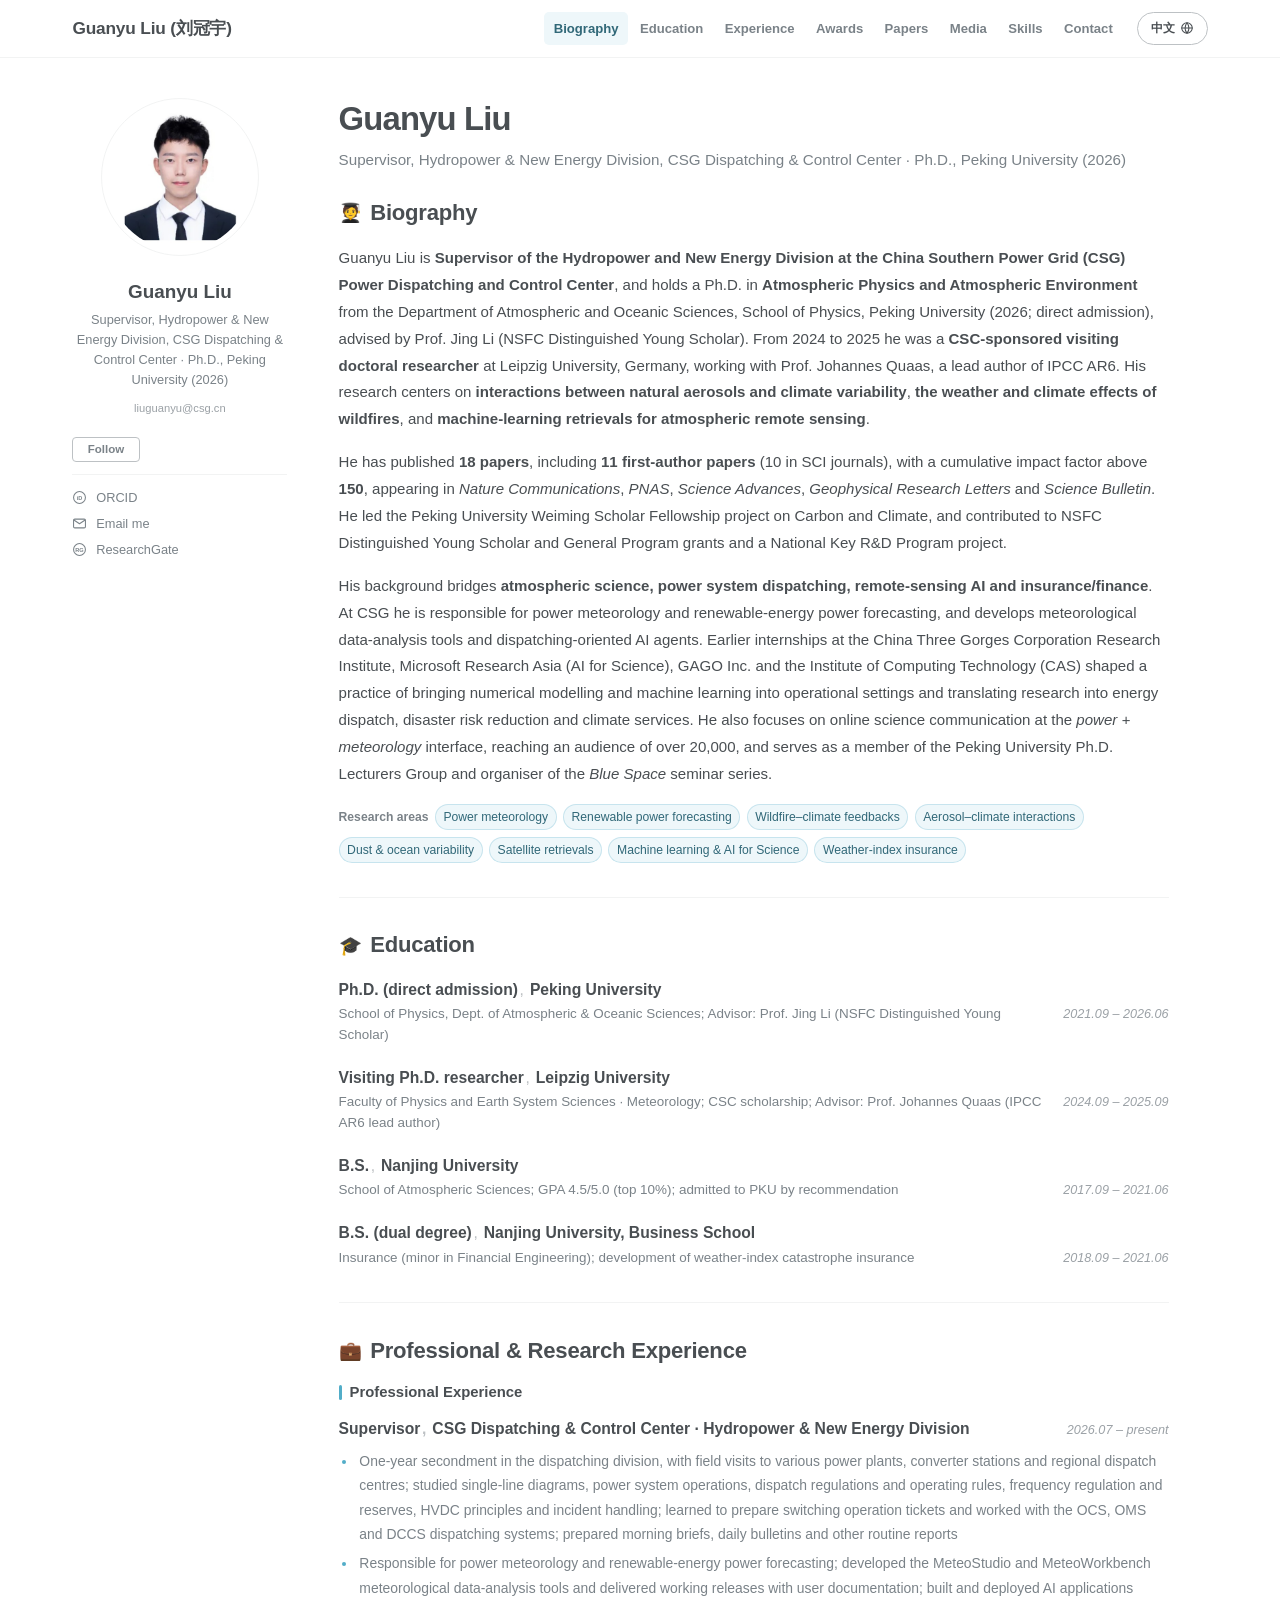
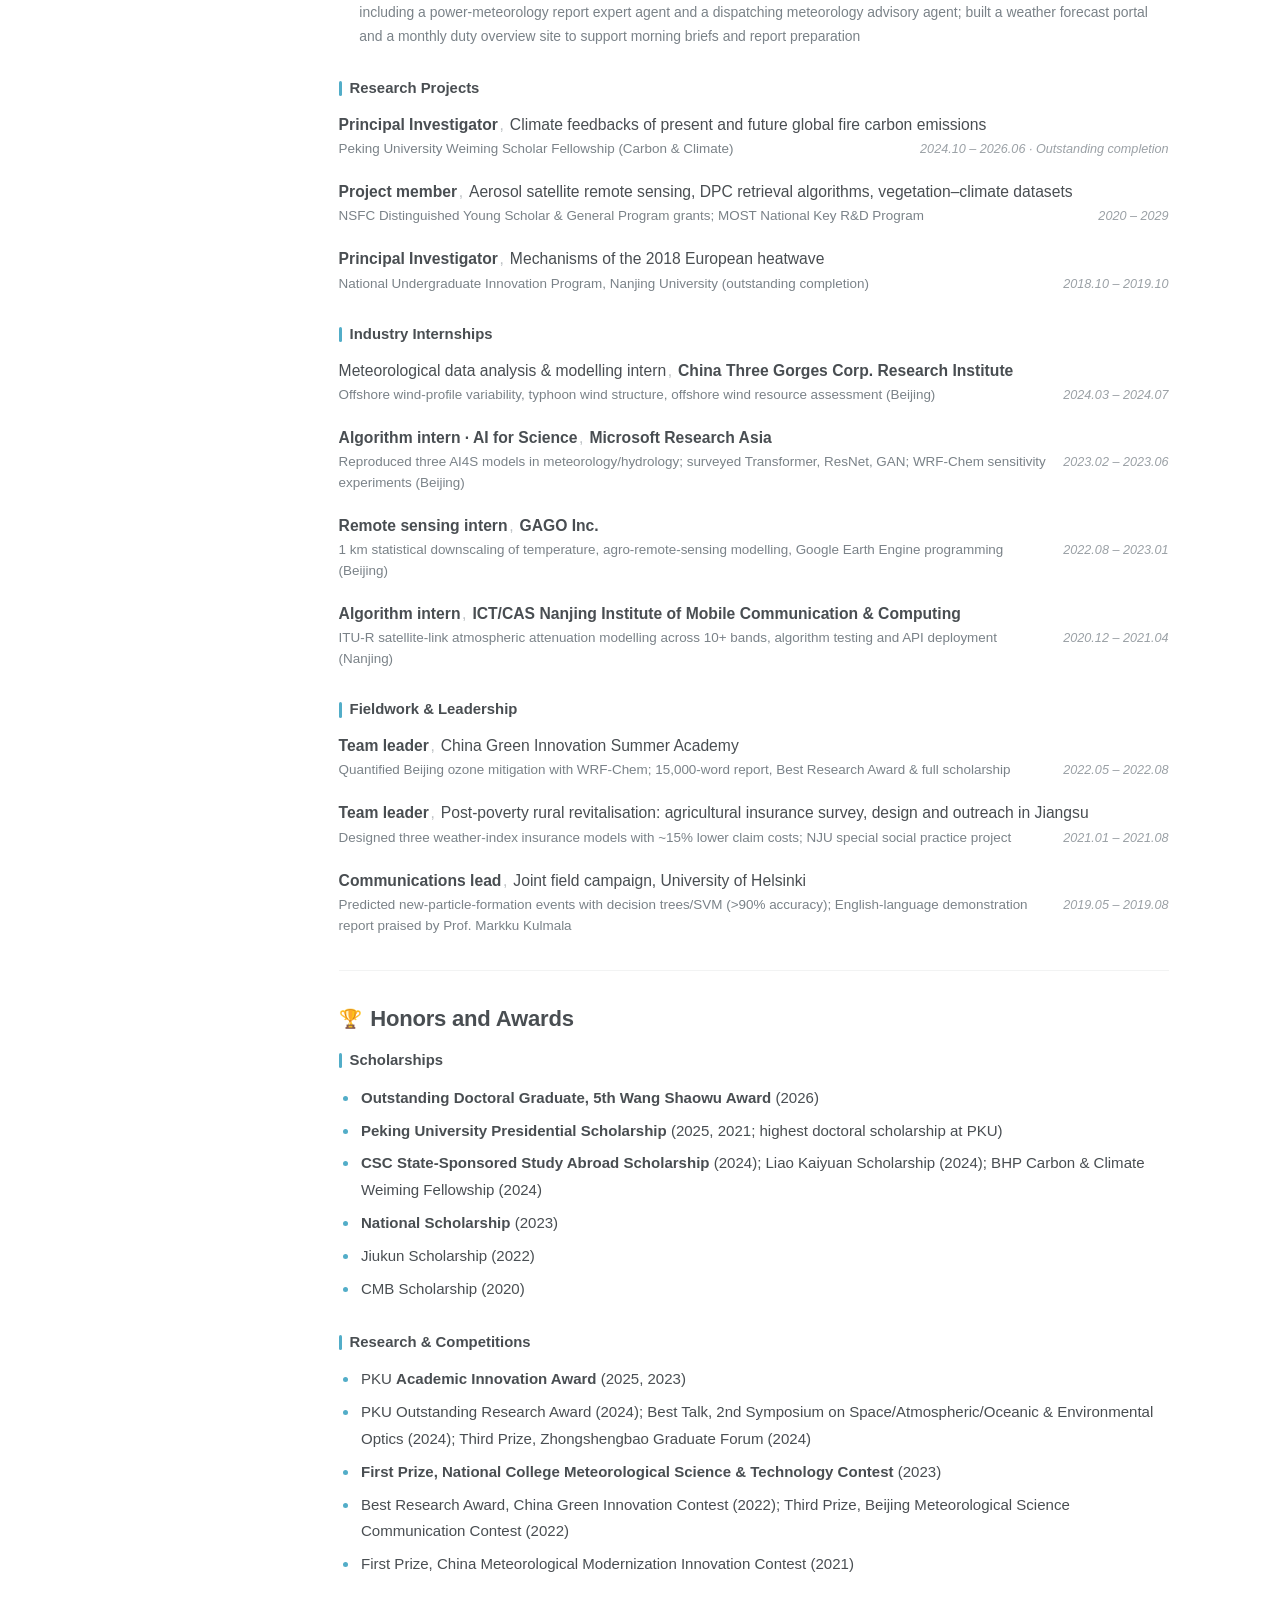
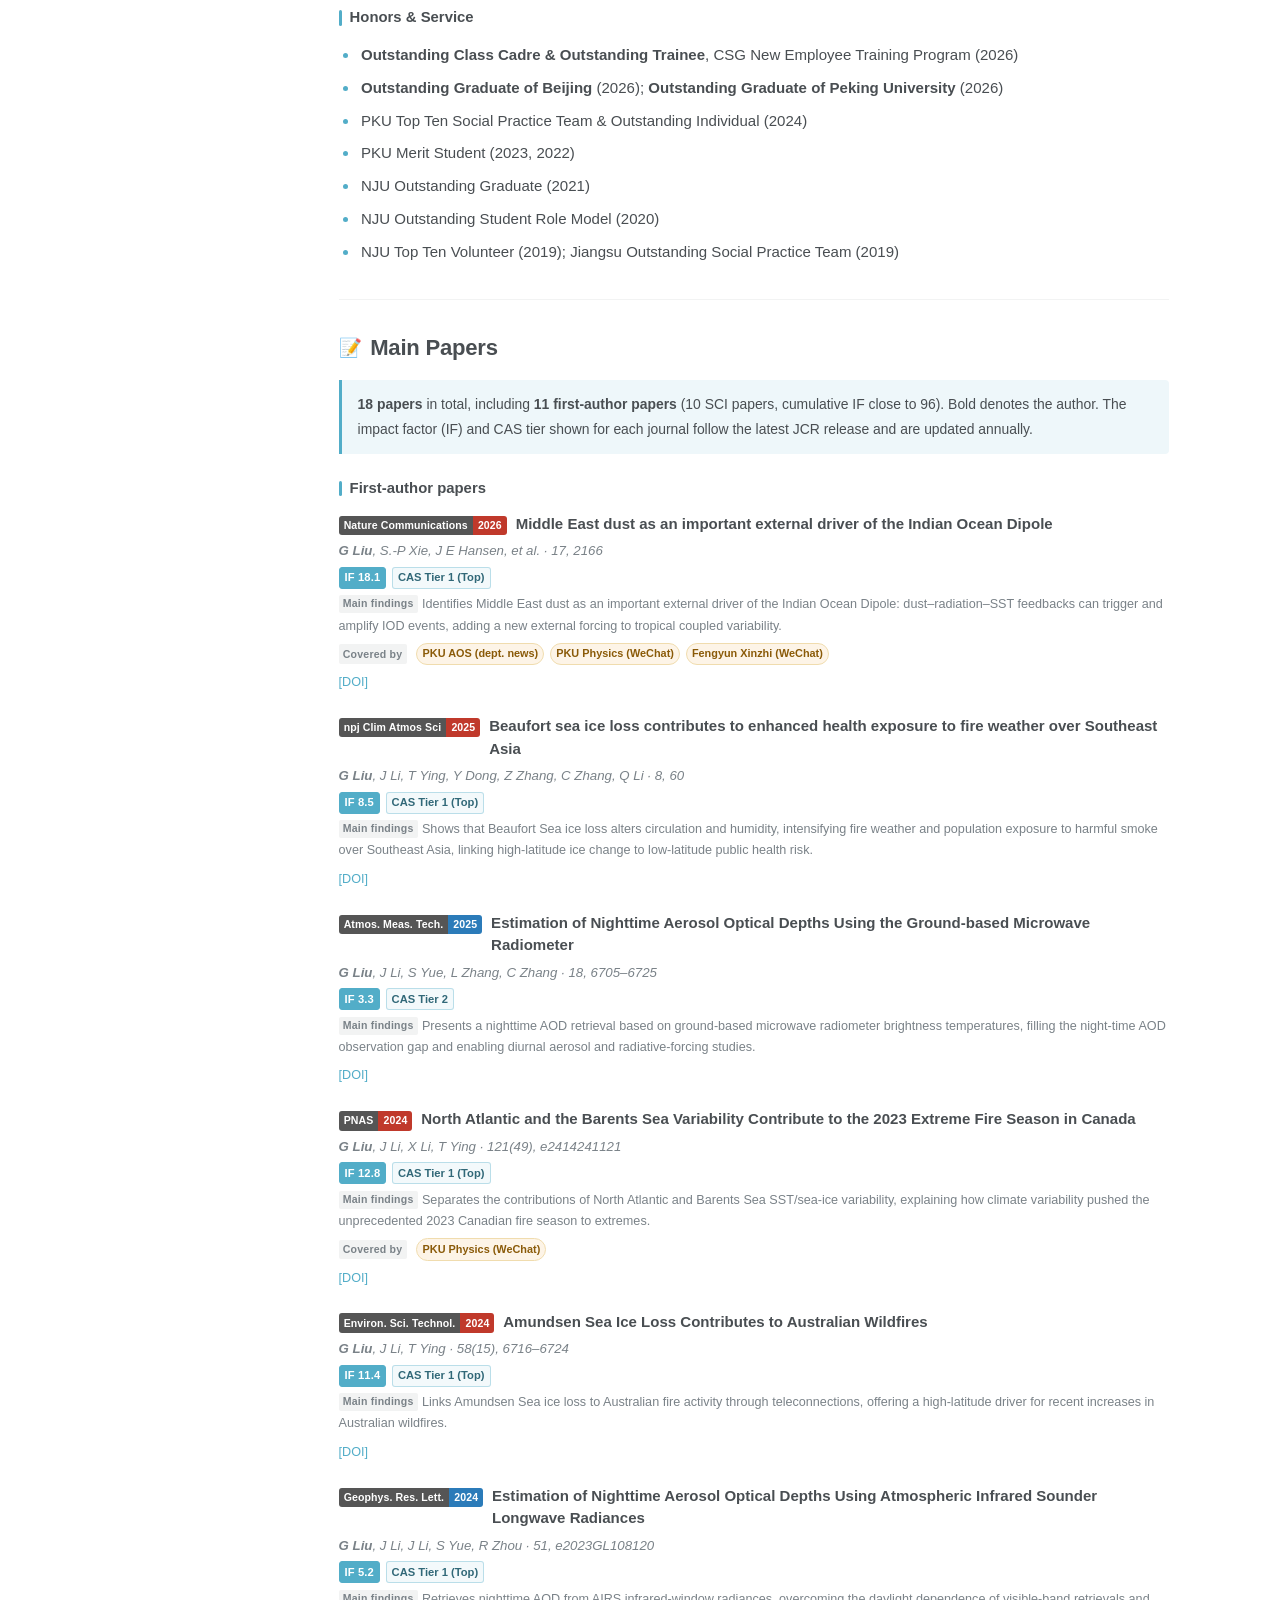
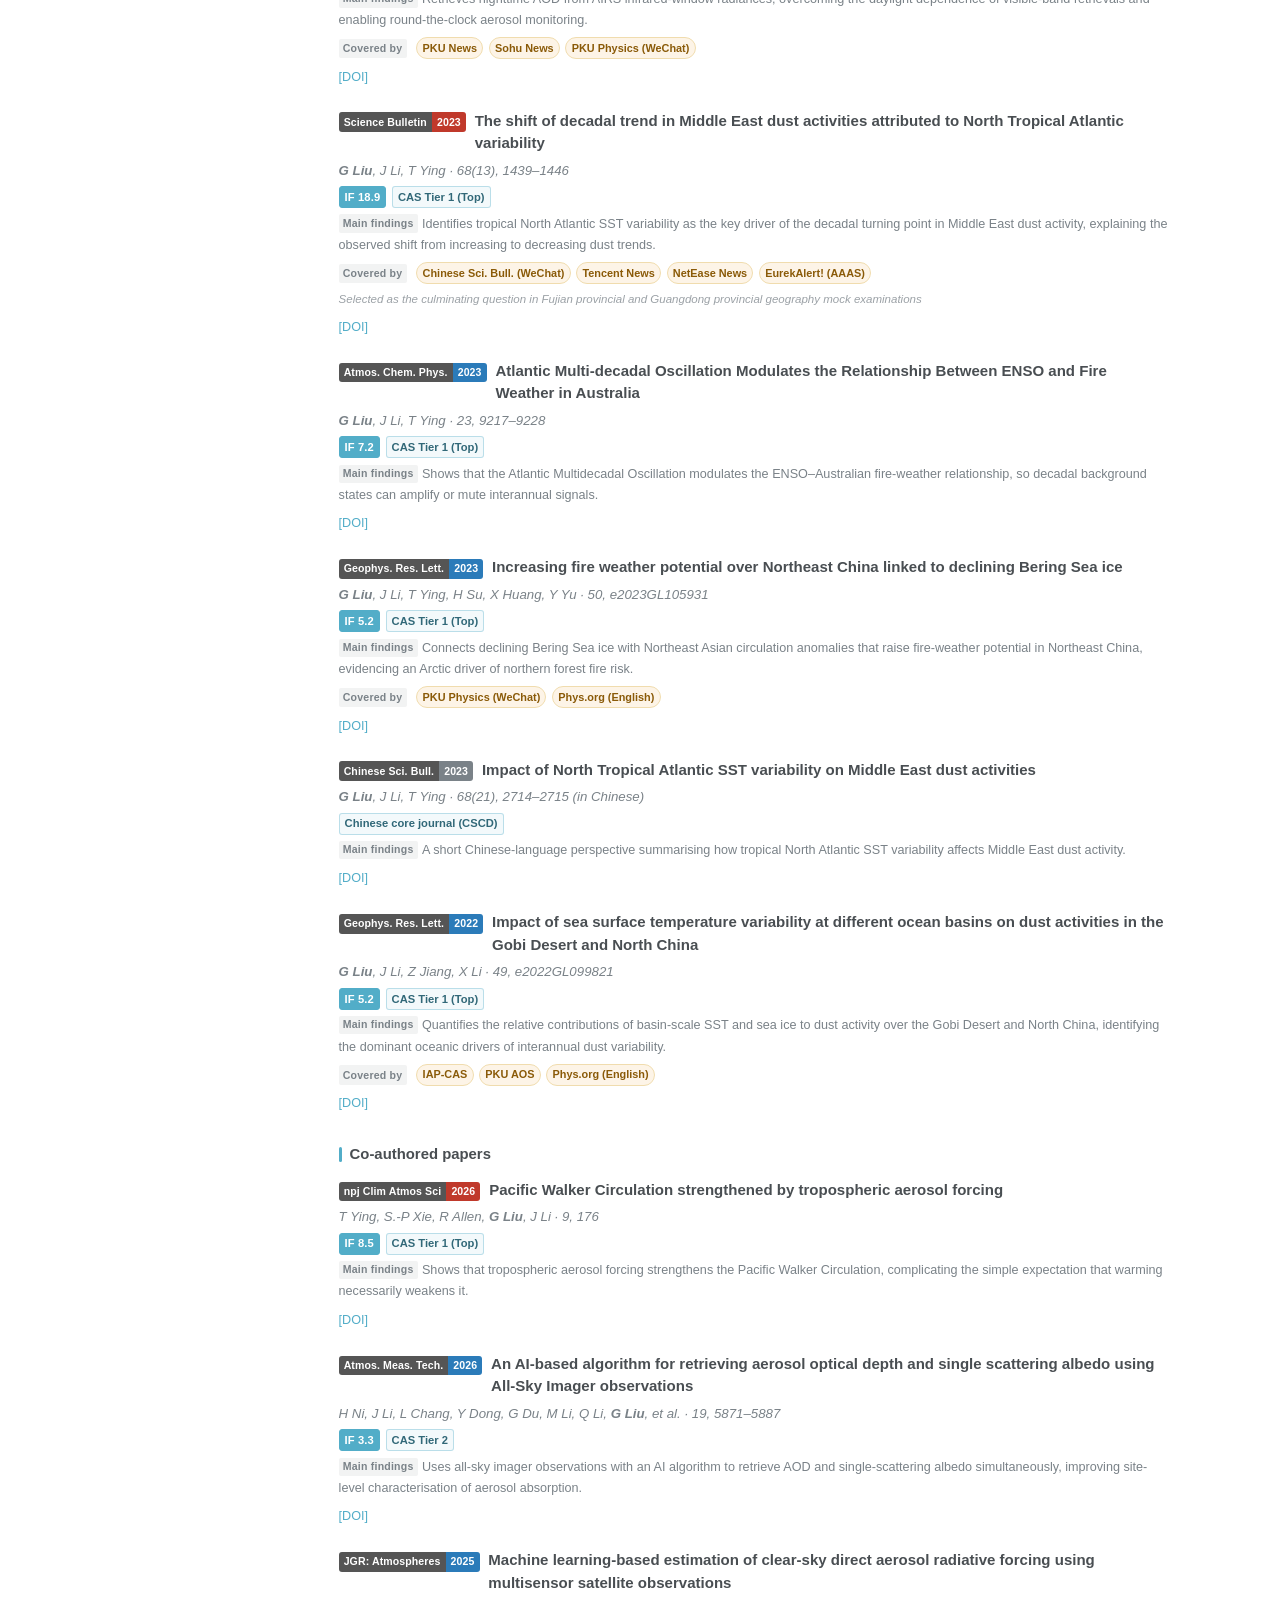
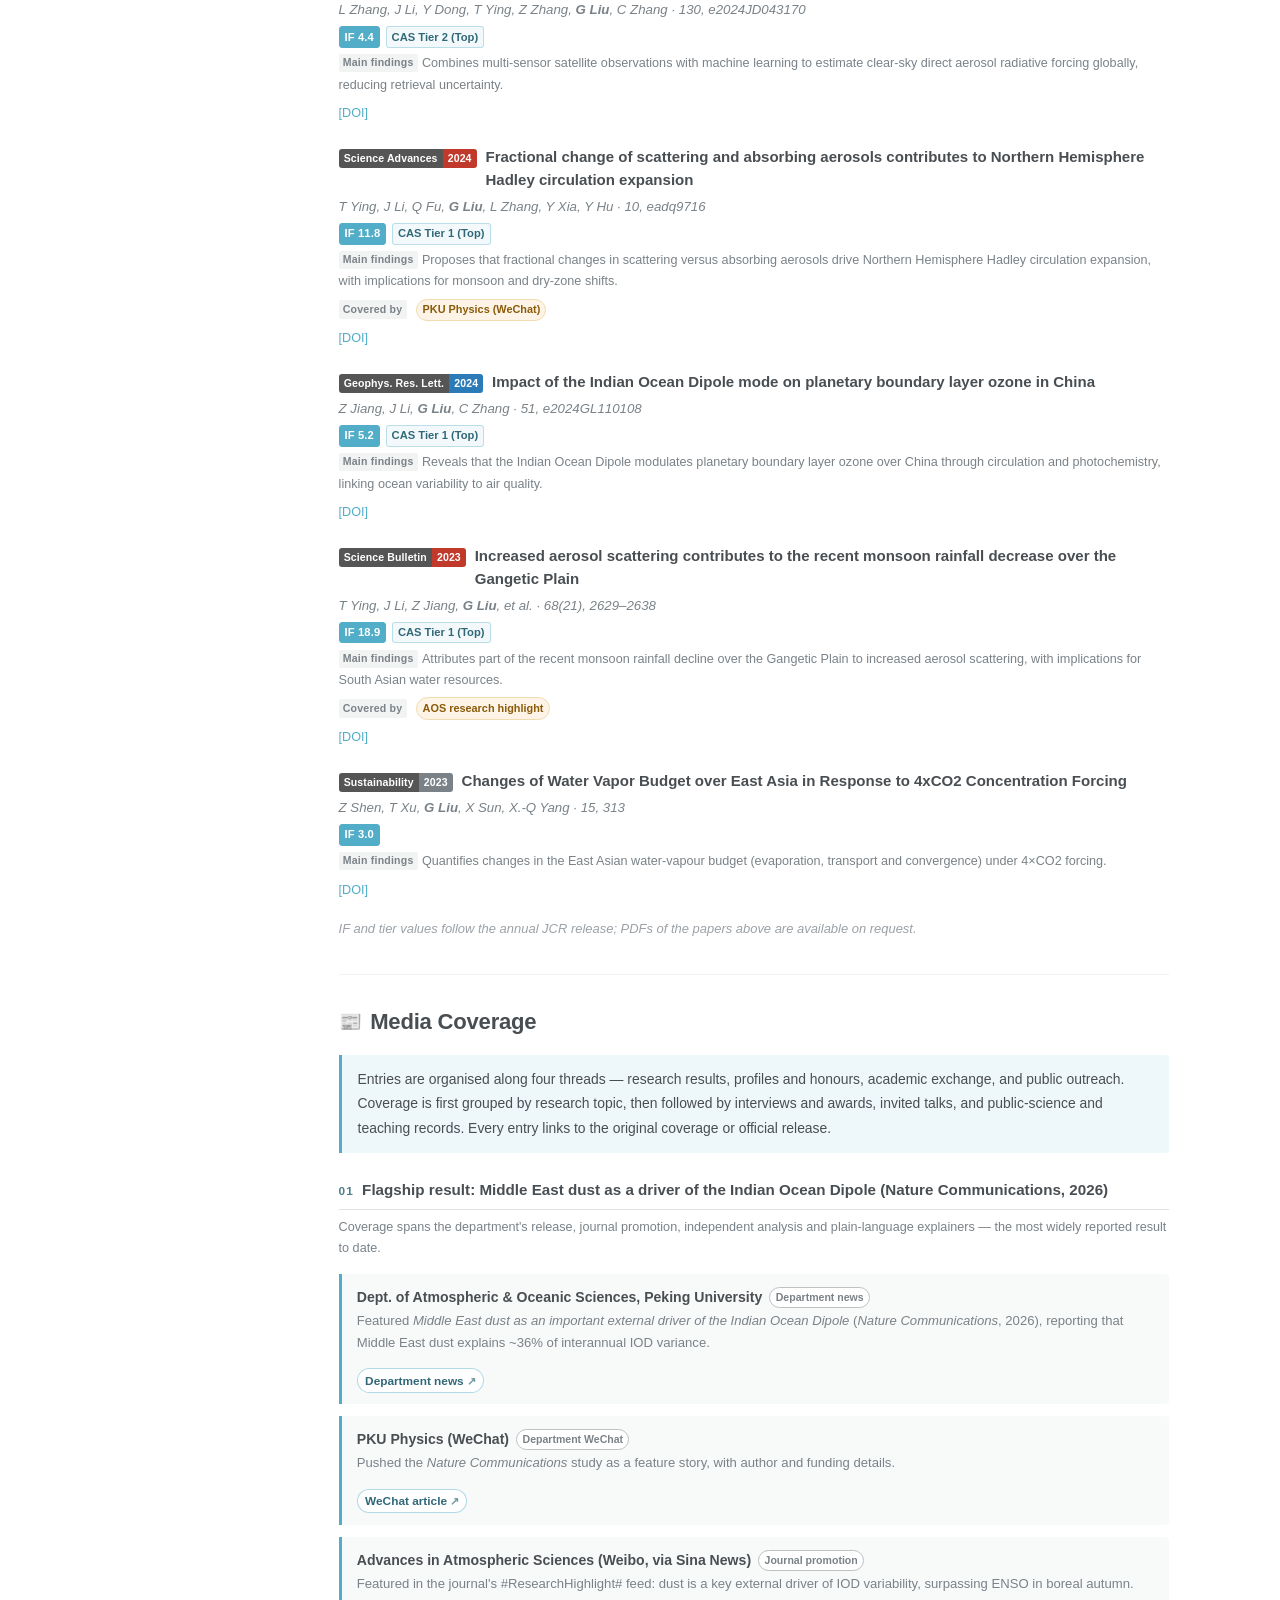
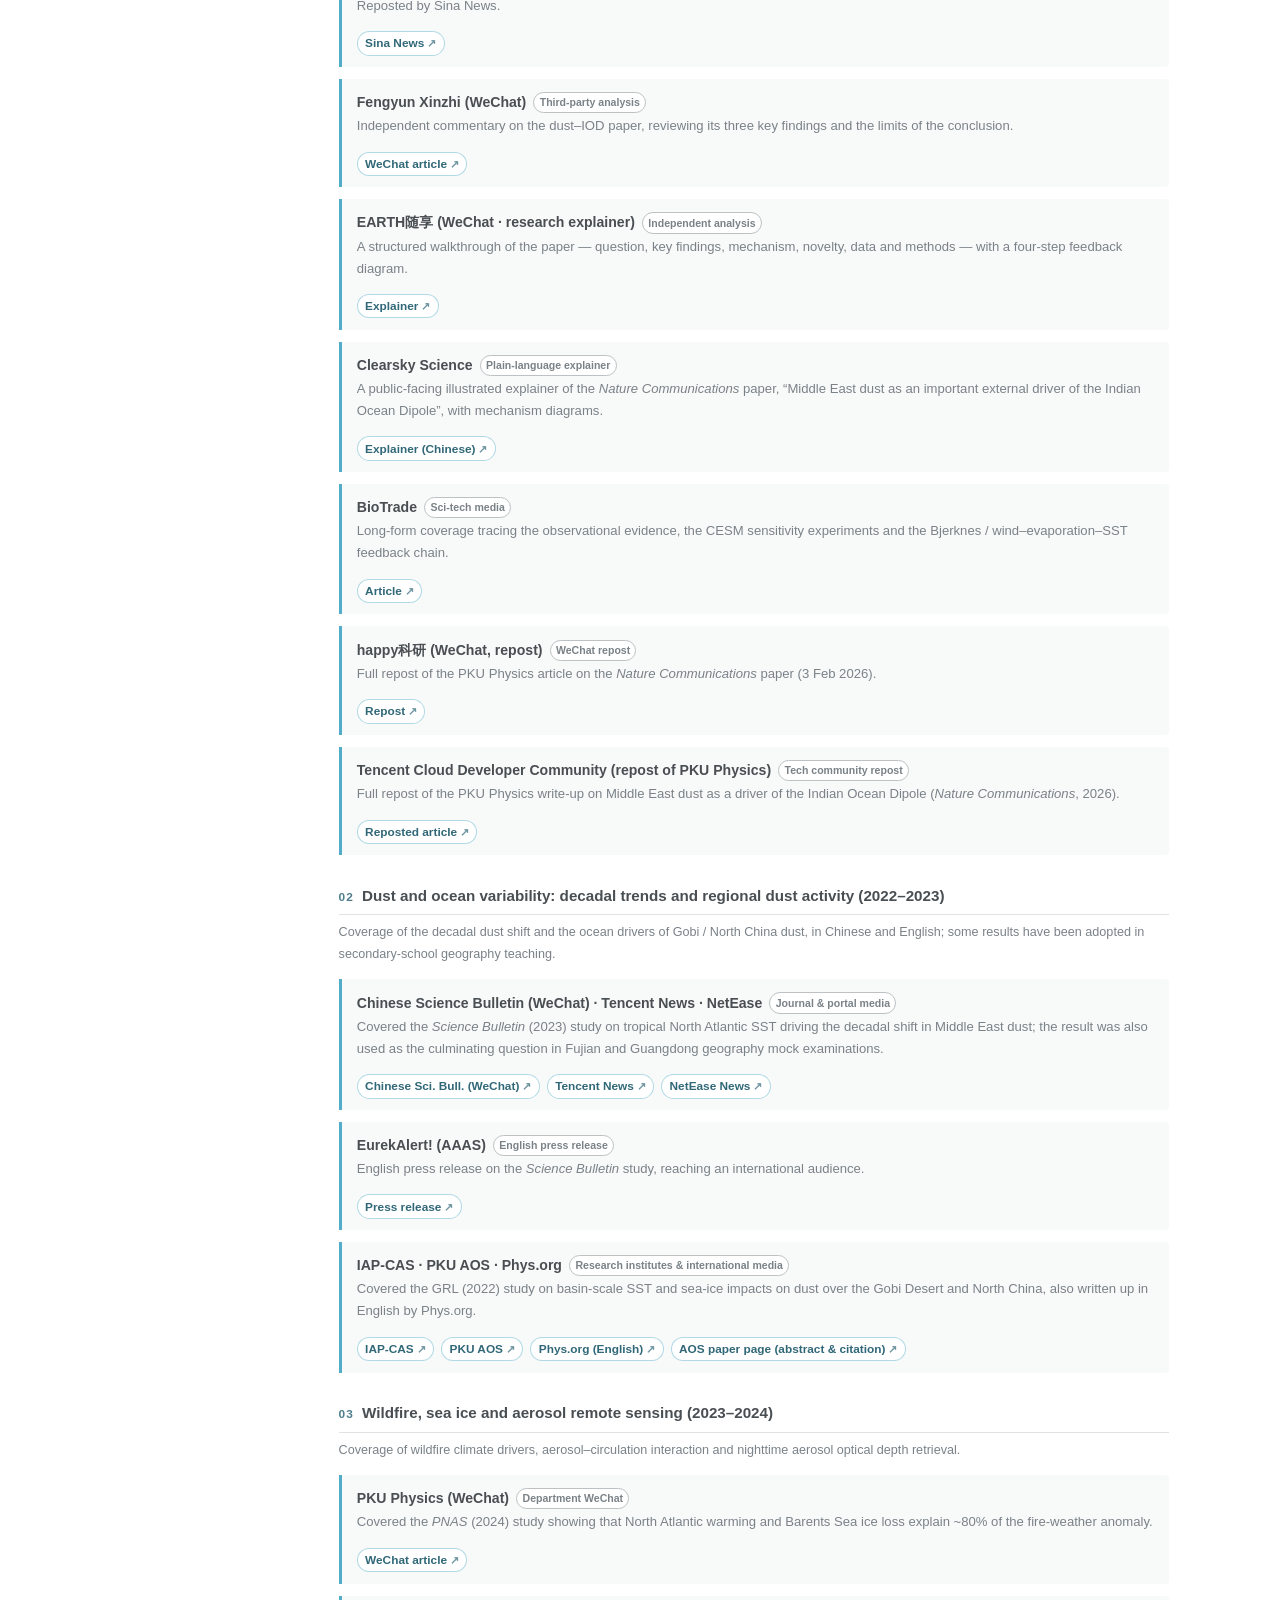
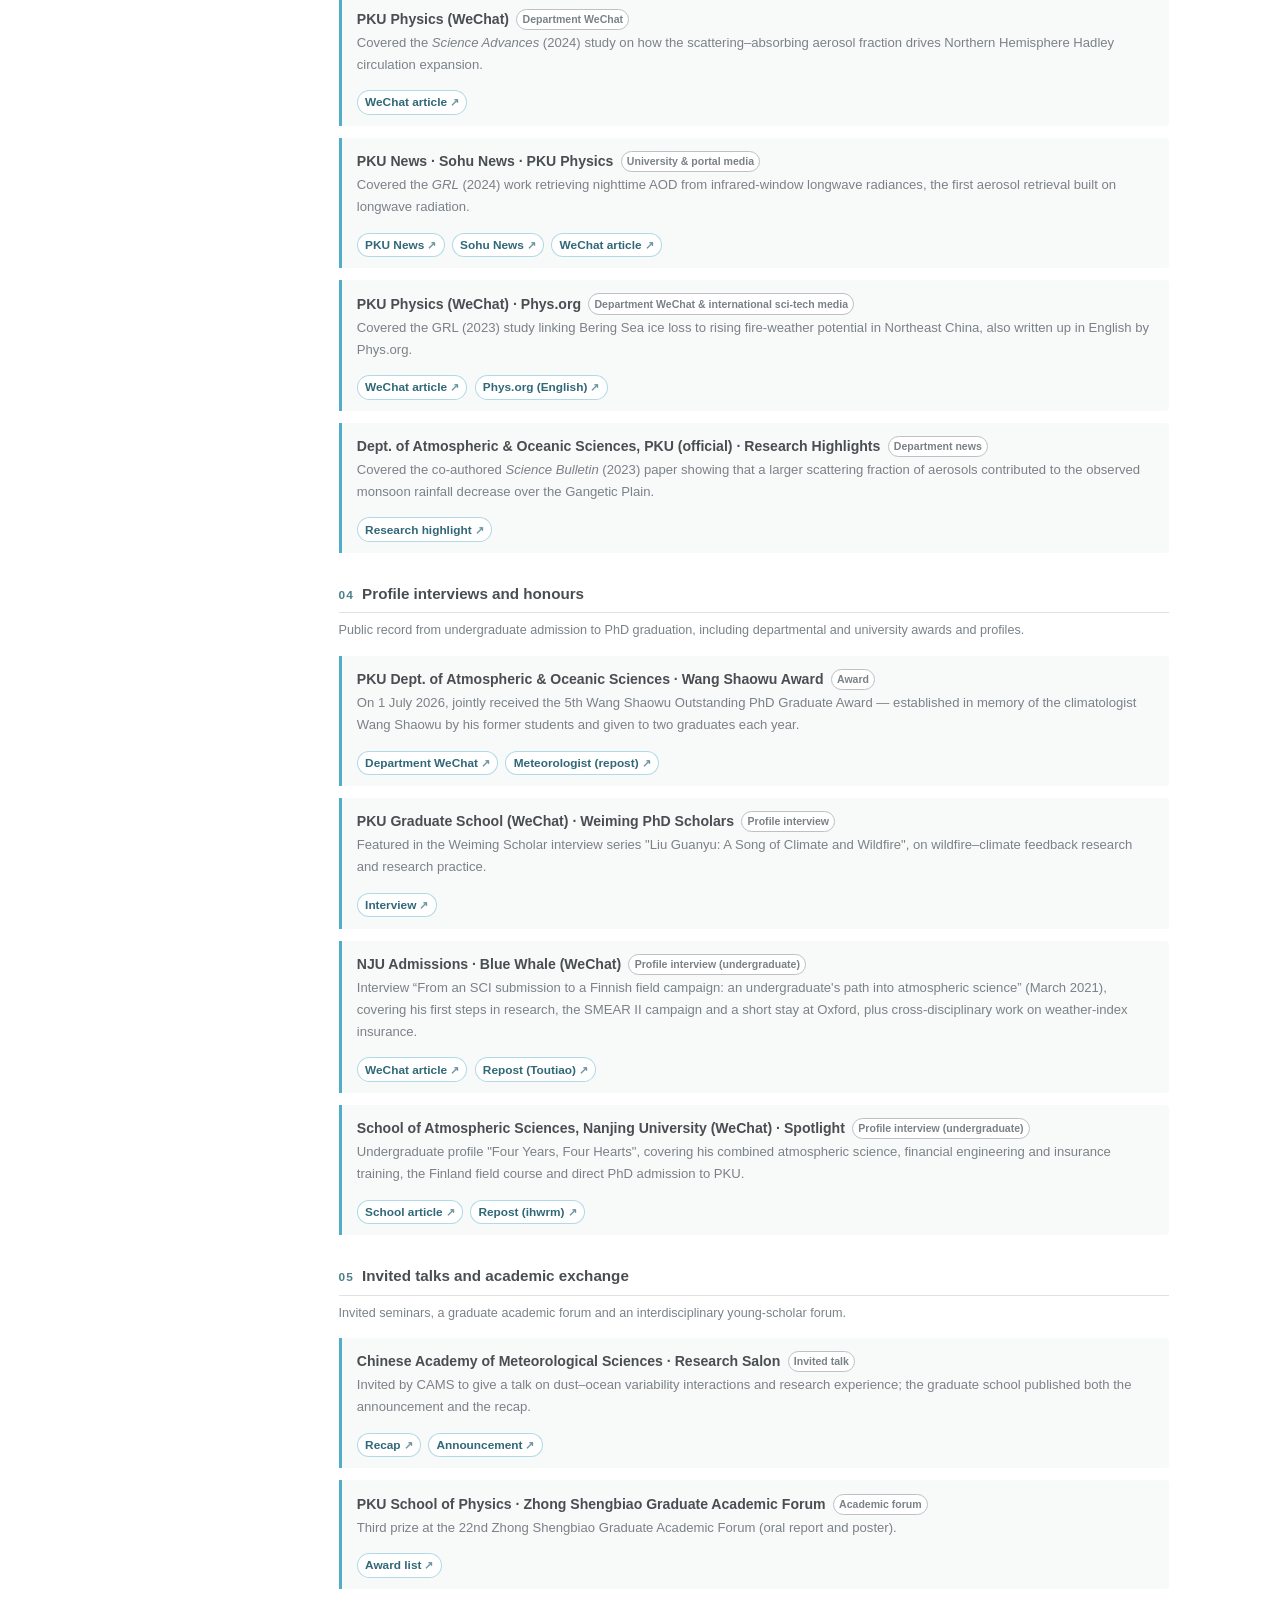
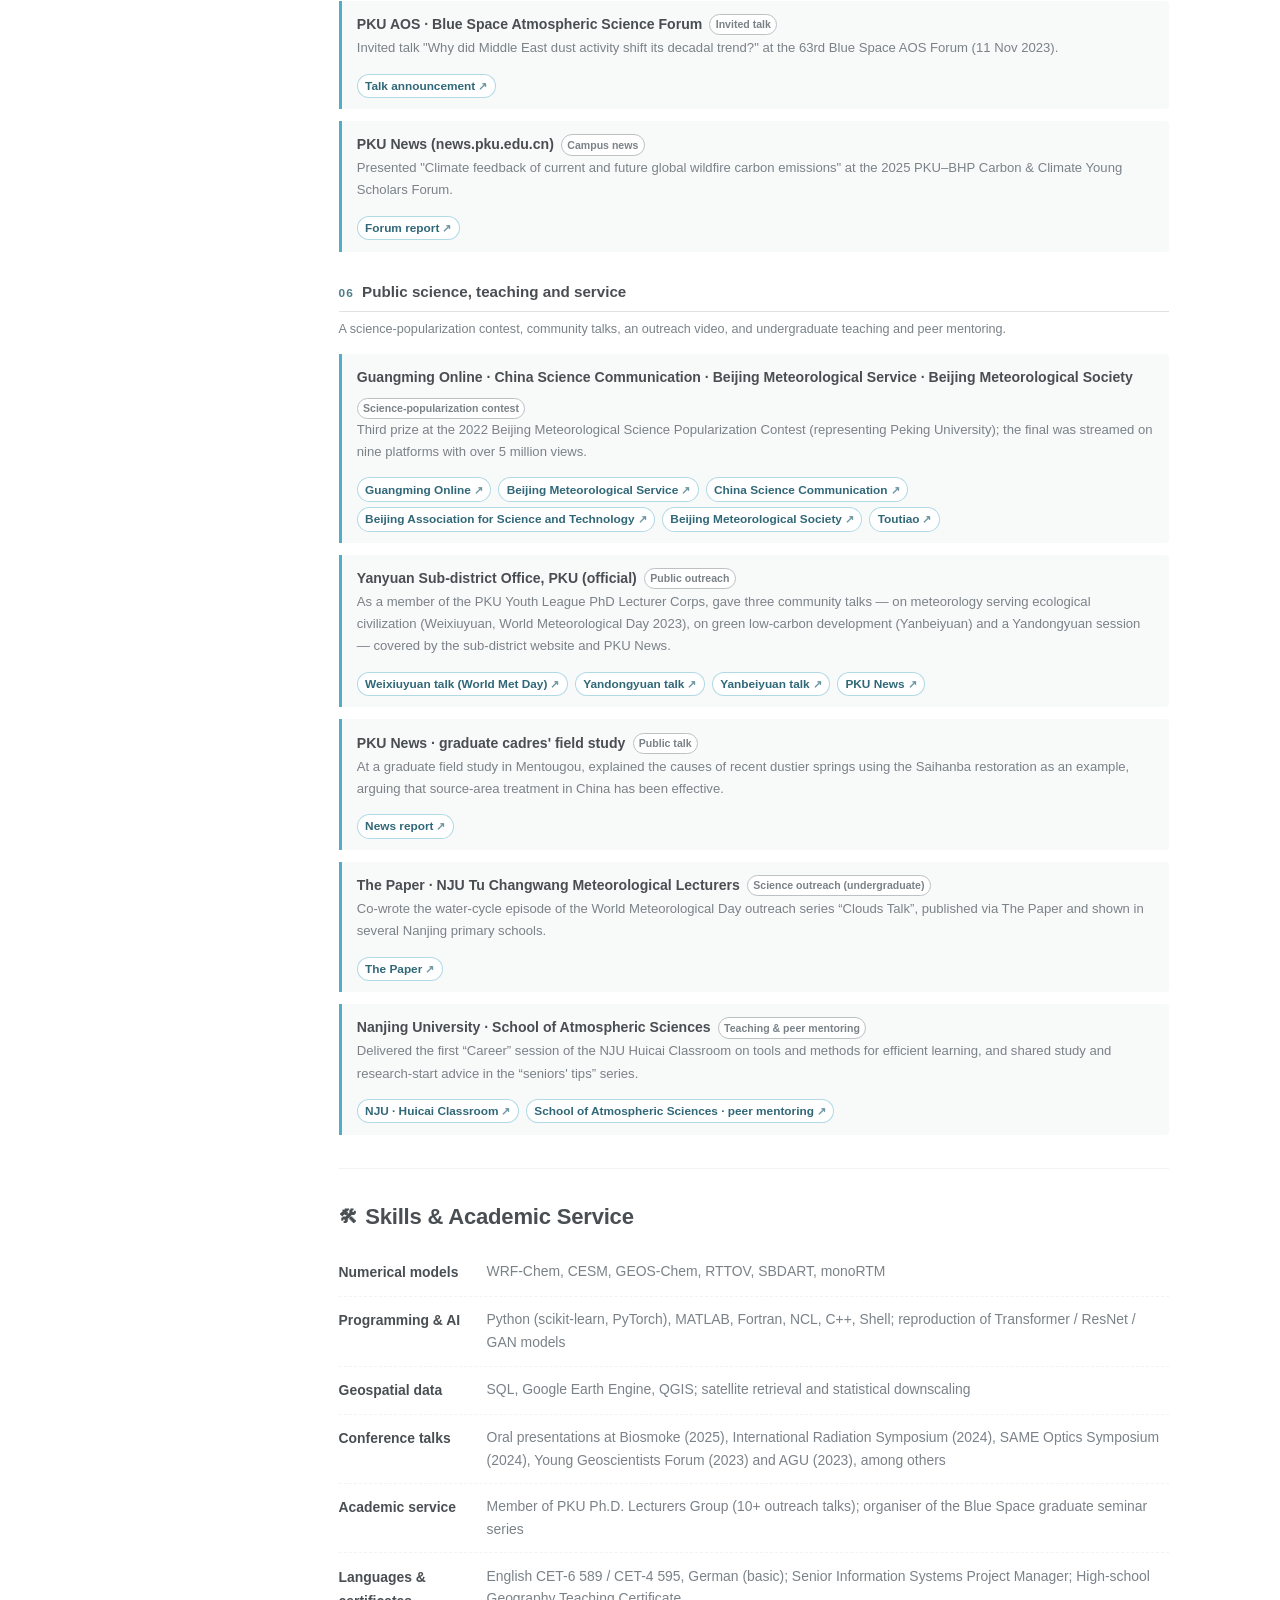
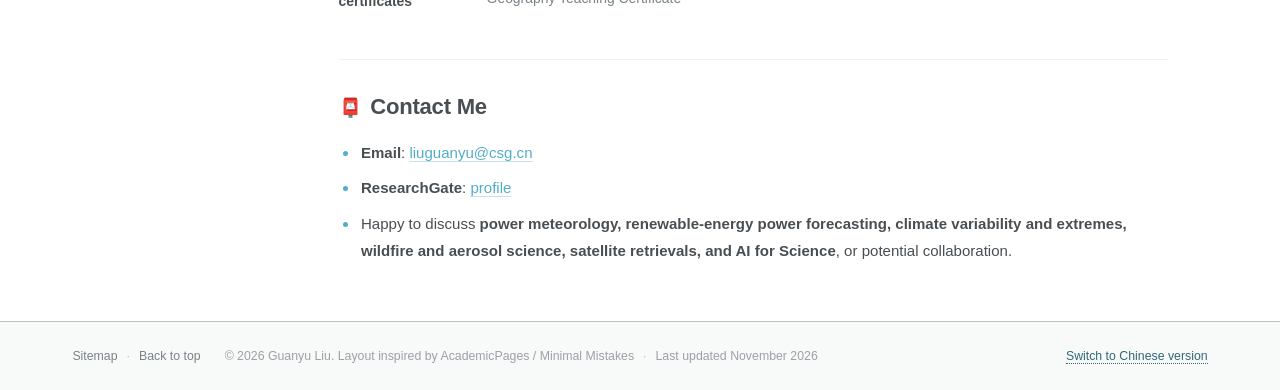
==== en.html @ e8639aae "Regroup media coverage into 6 themed sections; add AAS, BioTrade, EARTH explainer Media section now " ====
<!doctype html>
<html lang="en" data-lang="en">
<head>
<meta charset="utf-8">
<meta name="viewport" content="width=device-width, initial-scale=1">
<title>Guanyu Liu (刘冠宇) | Atmospheric Science Ph.D. · Power Meteorology &amp; Renewable Forecasting</title>
<meta name="description" content="Guanyu Liu is a supervisor in the Hydropower &amp; New Energy Division of the CSG Power Dispatching and Control Center and holds a Ph.D. in Atmospheric Physics from Peking University. He works on power meteorology, renewable-energy forecasting, wildfire–climate feedbacks, aerosol–climate interactions, Middle East dust and the Indian Ocean Dipole, nighttime aerosol retrieval and AI for Science, with 18 papers in Nature Communications, PNAS, Science Advances and Science Bulletin.">
<meta name="author" content="Guanyu Liu (刘冠宇)">
<meta name="keywords" content="Guanyu Liu, 刘冠宇, Peking University, atmospheric science, atmospheric physics, CSG, China Southern Power Grid, power meteorology, renewable-energy forecasting, hydropower, wildfire, fire weather, aerosol, dust, Middle East dust, Indian Ocean Dipole, IOD, aerosol optical depth, AOD, single scattering albedo, satellite retrieval, microwave radiometer, climate change, climate extremes, machine learning, artificial intelligence, AI for Science, weather-index insurance, Leipzig University, Nanjing University">
<meta name="robots" content="index, follow, max-snippet:-1, max-image-preview:large">
<meta name="applicable-device" content="pc,mobile">
<link rel="alternate" hreflang="zh-CN" href="https://guanyuliu0818.github.io/resume/">
<link rel="alternate" hreflang="en" href="https://guanyuliu0818.github.io/resume/en.html">
<link rel="alternate" hreflang="x-default" href="https://guanyuliu0818.github.io/resume/">
<link rel="me" href="https://orcid.org/0000-0002-2202-4746">
<link rel="me" href="https://www.researchgate.net/profile/Guanyu-Liu-4?ev=hdr_xprf">
<link rel="canonical" href="https://guanyuliu0818.github.io/resume/en.html">
<meta property="og:url" content="https://guanyuliu0818.github.io/resume/en.html">
<meta property="og:image" content="https://guanyuliu0818.github.io/resume/assets/avatar.svg">
<meta name="twitter:image" content="https://guanyuliu0818.github.io/resume/assets/avatar.svg">
<meta property="og:type" content="profile">
<meta property="og:site_name" content="Guanyu Liu (刘冠宇)">
<meta property="og:locale" content="en_US">
<meta property="og:locale:alternate" content="zh_CN">
<meta property="og:title" content="Guanyu Liu (刘冠宇) | Atmospheric Science Ph.D. · Power Meteorology &amp; Renewable Forecasting">
<meta property="og:description" content="Guanyu Liu is a supervisor in the Hydropower &amp; New Energy Division of the CSG Power Dispatching and Control Center and holds a Ph.D. in Atmospheric Physics from Peking University. He works on power meteorology, renewable-energy forecasting, wildfire–climate feedbacks, aerosol–climate interactions, Middle East dust and the Indian Ocean Dipole, nighttime aerosol retrieval and AI for Science, with 18 papers in Nature Communications, PNAS, Science Advances and Science Bulletin.">
<meta property="profile:first_name" content="Guanyu">
<meta property="profile:last_name" content="Liu">
<meta name="twitter:card" content="summary">
<meta name="twitter:title" content="Guanyu Liu (刘冠宇) | Atmospheric Science Ph.D. · Power Meteorology &amp; Renewable Forecasting">
<meta name="twitter:description" content="Guanyu Liu is a supervisor in the Hydropower &amp; New Energy Division of the CSG Power Dispatching and Control Center and holds a Ph.D. in Atmospheric Physics from Peking University. He works on power meteorology, renewable-energy forecasting, wildfire–climate feedbacks, aerosol–climate interactions, Middle East dust and the Indian Ocean Dipole, nighttime aerosol retrieval and AI for Science, with 18 papers in Nature Communications, PNAS, Science Advances and Science Bulletin.">
<link rel="icon" type="image/svg+xml" href="assets/favicon.svg">
<link rel="stylesheet" href="assets/style.css">
<script type="application/ld+json">{"@context":"https://schema.org","@type":"Person","@id":"https://guanyuliu0818.github.io/resume/en.html#person","name":"Guanyu Liu","alternateName":"刘冠宇","description":"Guanyu Liu is a supervisor in the Hydropower & New Energy Division of the CSG Power Dispatching and Control Center and holds a Ph.D. in Atmospheric Physics from Peking University. He works on power meteorology, renewable-energy forecasting, wildfire–climate feedbacks, aerosol–climate interactions, Middle East dust and the Indian Ocean Dipole, nighttime aerosol retrieval and AI for Science, with 18 papers in Nature Communications, PNAS, Science Advances and Science Bulletin.","jobTitle":"Supervisor, Hydropower & New Energy Division","affiliation":{"@type":"Organization","name":"China Southern Power Grid Power Dispatching and Control Center"},"worksFor":{"@type":"Organization","name":"China Southern Power Grid Power Dispatching and Control Center"},"alumniOf":[{"@type":"CollegeOrUniversity","name":"Peking University"},{"@type":"CollegeOrUniversity","name":"Leipzig University"},{"@type":"CollegeOrUniversity","name":"Nanjing University"},{"@type":"CollegeOrUniversity","name":"Nanjing University, Business School"}],"knowsAbout":["Power meteorology","Renewable-energy power forecasting","Atmospheric physics","Wildfire and climate feedbacks","Aerosol-climate interactions","Satellite remote sensing","Machine learning","AI for Science"],"sameAs":["https://orcid.org/0000-0002-2202-4746","https://www.researchgate.net/profile/Guanyu-Liu-4?ev=hdr_xprf"],"email":"mailto:liuguanyu@csg.cn","url":"https://guanyuliu0818.github.io/resume/en.html","image":"https://guanyuliu0818.github.io/resume/assets/avatar.svg","award":["5th Wang Shaowu Outstanding Doctoral Graduate Award (2026)","Peking University Presidential Scholarship (2025, 2021)","National Scholarship (2023)","Outstanding Graduate of Beijing (2026)"]}</script>
<script type="application/ld+json">{"@context":"https://schema.org","@type":"ItemList","name":"Publications","numberOfItems":18,"itemListElement":[{"@type":"ScholarlyArticle","position":1,"name":"Middle East dust as an important external driver of the Indian Ocean Dipole","headline":"Middle East dust as an important external driver of the Indian Ocean Dipole","author":{"@type":"Person","name":"Guanyu Liu"},"isPartOf":{"@type":"Periodical","name":"Nature Communications"},"datePublished":"2026","abstract":"Identifies Middle East dust as an important external driver of the Indian Ocean Dipole: dust–radiation–SST feedbacks can trigger and amplify IOD events, adding a new external forcing to tropical coupled variability.","identifier":"https://doi.org/10.1038/s41467-026-68842-1","url":"https://doi.org/10.1038/s41467-026-68842-1","sameAs":"https://doi.org/10.1038/s41467-026-68842-1","additionalProperty":{"@type":"PropertyValue","name":"Impact Factor","value":"18.1"}},{"@type":"ScholarlyArticle","position":2,"name":"Beaufort sea ice loss contributes to enhanced health exposure to fire weather over Southeast Asia","headline":"Beaufort sea ice loss contributes to enhanced health exposure to fire weather over Southeast Asia","author":{"@type":"Person","name":"Guanyu Liu"},"isPartOf":{"@type":"Periodical","name":"npj Clim Atmos Sci"},"datePublished":"2025","abstract":"Shows that Beaufort Sea ice loss alters circulation and humidity, intensifying fire weather and population exposure to harmful smoke over Southeast Asia, linking high-latitude ice change to low-latitude public health risk.","identifier":"https://doi.org/10.1038/s41612-025-00954-9","url":"https://doi.org/10.1038/s41612-025-00954-9","sameAs":"https://doi.org/10.1038/s41612-025-00954-9","additionalProperty":{"@type":"PropertyValue","name":"Impact Factor","value":"8.5"}},{"@type":"ScholarlyArticle","position":3,"name":"Estimation of Nighttime Aerosol Optical Depths Using the Ground-based Microwave Radiometer","headline":"Estimation of Nighttime Aerosol Optical Depths Using the Ground-based Microwave Radiometer","author":{"@type":"Person","name":"Guanyu Liu"},"isPartOf":{"@type":"Periodical","name":"Atmos. Meas. Tech."},"datePublished":"2025","abstract":"Presents a nighttime AOD retrieval based on ground-based microwave radiometer brightness temperatures, filling the night-time AOD observation gap and enabling diurnal aerosol and radiative-forcing studies.","identifier":"https://doi.org/10.5194/amt-18-6705-2025","url":"https://doi.org/10.5194/amt-18-6705-2025","sameAs":"https://doi.org/10.5194/amt-18-6705-2025","additionalProperty":{"@type":"PropertyValue","name":"Impact Factor","value":"3.3"}},{"@type":"ScholarlyArticle","position":4,"name":"North Atlantic and the Barents Sea Variability Contribute to the 2023 Extreme Fire Season in Canada","headline":"North Atlantic and the Barents Sea Variability Contribute to the 2023 Extreme Fire Season in Canada","author":{"@type":"Person","name":"Guanyu Liu"},"isPartOf":{"@type":"Periodical","name":"PNAS"},"datePublished":"2024","abstract":"Separates the contributions of North Atlantic and Barents Sea SST/sea-ice variability, explaining how climate variability pushed the unprecedented 2023 Canadian fire season to extremes.","identifier":"https://doi.org/10.1073/pnas.2414241121","url":"https://doi.org/10.1073/pnas.2414241121","sameAs":"https://doi.org/10.1073/pnas.2414241121","additionalProperty":{"@type":"PropertyValue","name":"Impact Factor","value":"12.8"}},{"@type":"ScholarlyArticle","position":5,"name":"Amundsen Sea Ice Loss Contributes to Australian Wildfires","headline":"Amundsen Sea Ice Loss Contributes to Australian Wildfires","author":{"@type":"Person","name":"Guanyu Liu"},"isPartOf":{"@type":"Periodical","name":"Environ. Sci. Technol."},"datePublished":"2024","abstract":"Links Amundsen Sea ice loss to Australian fire activity through teleconnections, offering a high-latitude driver for recent increases in Australian wildfires.","identifier":"https://doi.org/10.1021/acs.est.4c00051","url":"https://doi.org/10.1021/acs.est.4c00051","sameAs":"https://doi.org/10.1021/acs.est.4c00051","additionalProperty":{"@type":"PropertyValue","name":"Impact Factor","value":"11.4"}},{"@type":"ScholarlyArticle","position":6,"name":"Estimation of Nighttime Aerosol Optical Depths Using Atmospheric Infrared Sounder Longwave Radiances","headline":"Estimation of Nighttime Aerosol Optical Depths Using Atmospheric Infrared Sounder Longwave Radiances","author":{"@type":"Person","name":"Guanyu Liu"},"isPartOf":{"@type":"Periodical","name":"Geophys. Res. Lett."},"datePublished":"2024","abstract":"Retrieves nighttime AOD from AIRS infrared-window radiances, overcoming the daylight dependence of visible-band retrievals and enabling round-the-clock aerosol monitoring.","identifier":"https://doi.org/10.1029/2023GL108120","url":"https://doi.org/10.1029/2023GL108120","sameAs":"https://doi.org/10.1029/2023GL108120","additionalProperty":{"@type":"PropertyValue","name":"Impact Factor","value":"5.2"}},{"@type":"ScholarlyArticle","position":7,"name":"The shift of decadal trend in Middle East dust activities attributed to North Tropical Atlantic variability","headline":"The shift of decadal trend in Middle East dust activities attributed to North Tropical Atlantic variability","author":{"@type":"Person","name":"Guanyu Liu"},"isPartOf":{"@type":"Periodical","name":"Science Bulletin"},"datePublished":"2023","abstract":"Identifies tropical North Atlantic SST variability as the key driver of the decadal turning point in Middle East dust activity, explaining the observed shift from increasing to decreasing dust trends.","identifier":"https://doi.org/10.1016/j.scib.2023.05.031","url":"https://doi.org/10.1016/j.scib.2023.05.031","sameAs":"https://doi.org/10.1016/j.scib.2023.05.031","additionalProperty":{"@type":"PropertyValue","name":"Impact Factor","value":"18.9"}},{"@type":"ScholarlyArticle","position":8,"name":"Atlantic Multi-decadal Oscillation Modulates the Relationship Between ENSO and Fire Weather in Australia","headline":"Atlantic Multi-decadal Oscillation Modulates the Relationship Between ENSO and Fire Weather in Australia","author":{"@type":"Person","name":"Guanyu Liu"},"isPartOf":{"@type":"Periodical","name":"Atmos. Chem. Phys."},"datePublished":"2023","abstract":"Shows that the Atlantic Multidecadal Oscillation modulates the ENSO–Australian fire-weather relationship, so decadal background states can amplify or mute interannual signals.","identifier":"https://doi.org/10.5194/acp-23-9217-2023","url":"https://doi.org/10.5194/acp-23-9217-2023","sameAs":"https://doi.org/10.5194/acp-23-9217-2023","additionalProperty":{"@type":"PropertyValue","name":"Impact Factor","value":"7.2"}},{"@type":"ScholarlyArticle","position":9,"name":"Increasing fire weather potential over Northeast China linked to declining Bering Sea ice","headline":"Increasing fire weather potential over Northeast China linked to declining Bering Sea ice","author":{"@type":"Person","name":"Guanyu Liu"},"isPartOf":{"@type":"Periodical","name":"Geophys. Res. Lett."},"datePublished":"2023","abstract":"Connects declining Bering Sea ice with Northeast Asian circulation anomalies that raise fire-weather potential in Northeast China, evidencing an Arctic driver of northern forest fire risk.","identifier":"https://doi.org/10.1029/2023GL105931","url":"https://doi.org/10.1029/2023GL105931","sameAs":"https://doi.org/10.1029/2023GL105931","additionalProperty":{"@type":"PropertyValue","name":"Impact Factor","value":"5.2"}},{"@type":"ScholarlyArticle","position":10,"name":"Impact of North Tropical Atlantic SST variability on Middle East dust activities","headline":"Impact of North Tropical Atlantic SST variability on Middle East dust activities","author":{"@type":"Person","name":"Guanyu Liu"},"isPartOf":{"@type":"Periodical","name":"Chinese Sci. Bull."},"datePublished":"2023","abstract":"A short Chinese-language perspective summarising how tropical North Atlantic SST variability affects Middle East dust activity.","identifier":"https://doi.org/10.1360/tb-2023-0457","url":"https://doi.org/10.1360/tb-2023-0457","sameAs":"https://doi.org/10.1360/tb-2023-0457"},{"@type":"ScholarlyArticle","position":11,"name":"Impact of sea surface temperature variability at different ocean basins on dust activities in the Gobi Desert and North China","headline":"Impact of sea surface temperature variability at different ocean basins on dust activities in the Gobi Desert and North China","author":{"@type":"Person","name":"Guanyu Liu"},"isPartOf":{"@type":"Periodical","name":"Geophys. Res. Lett."},"datePublished":"2022","abstract":"Quantifies the relative contributions of basin-scale SST and sea ice to dust activity over the Gobi Desert and North China, identifying the dominant oceanic drivers of interannual dust variability.","identifier":"https://doi.org/10.1029/2022GL099821","url":"https://doi.org/10.1029/2022GL099821","sameAs":"https://doi.org/10.1029/2022GL099821","additionalProperty":{"@type":"PropertyValue","name":"Impact Factor","value":"5.2"}},{"@type":"ScholarlyArticle","position":12,"name":"Pacific Walker Circulation strengthened by tropospheric aerosol forcing","headline":"Pacific Walker Circulation strengthened by tropospheric aerosol forcing","author":{"@type":"Person","name":"Guanyu Liu"},"isPartOf":{"@type":"Periodical","name":"npj Clim Atmos Sci"},"datePublished":"2026","abstract":"Shows that tropospheric aerosol forcing strengthens the Pacific Walker Circulation, complicating the simple expectation that warming necessarily weakens it.","identifier":"https://doi.org/10.1038/s41612-026-01442-4","url":"https://doi.org/10.1038/s41612-026-01442-4","sameAs":"https://doi.org/10.1038/s41612-026-01442-4","additionalProperty":{"@type":"PropertyValue","name":"Impact Factor","value":"8.5"}},{"@type":"ScholarlyArticle","position":13,"name":"An AI-based algorithm for retrieving aerosol optical depth and single scattering albedo using All-Sky Imager observations","headline":"An AI-based algorithm for retrieving aerosol optical depth and single scattering albedo using All-Sky Imager observations","author":{"@type":"Person","name":"Guanyu Liu"},"isPartOf":{"@type":"Periodical","name":"Atmos. Meas. Tech."},"datePublished":"2026","abstract":"Uses all-sky imager observations with an AI algorithm to retrieve AOD and single-scattering albedo simultaneously, improving site-level characterisation of aerosol absorption.","identifier":"https://doi.org/10.5194/amt-19-5871-2026","url":"https://doi.org/10.5194/amt-19-5871-2026","sameAs":"https://doi.org/10.5194/amt-19-5871-2026","additionalProperty":{"@type":"PropertyValue","name":"Impact Factor","value":"3.3"}},{"@type":"ScholarlyArticle","position":14,"name":"Machine learning-based estimation of clear-sky direct aerosol radiative forcing using multisensor satellite observations","headline":"Machine learning-based estimation of clear-sky direct aerosol radiative forcing using multisensor satellite observations","author":{"@type":"Person","name":"Guanyu Liu"},"isPartOf":{"@type":"Periodical","name":"JGR: Atmospheres"},"datePublished":"2025","abstract":"Combines multi-sensor satellite observations with machine learning to estimate clear-sky direct aerosol radiative forcing globally, reducing retrieval uncertainty.","identifier":"https://doi.org/10.1029/2024JD043170","url":"https://doi.org/10.1029/2024JD043170","sameAs":"https://doi.org/10.1029/2024JD043170","additionalProperty":{"@type":"PropertyValue","name":"Impact Factor","value":"4.4"}},{"@type":"ScholarlyArticle","position":15,"name":"Fractional change of scattering and absorbing aerosols contributes to Northern Hemisphere Hadley circulation expansion","headline":"Fractional change of scattering and absorbing aerosols contributes to Northern Hemisphere Hadley circulation expansion","author":{"@type":"Person","name":"Guanyu Liu"},"isPartOf":{"@type":"Periodical","name":"Science Advances"},"datePublished":"2024","abstract":"Proposes that fractional changes in scattering versus absorbing aerosols drive Northern Hemisphere Hadley circulation expansion, with implications for monsoon and dry-zone shifts.","identifier":"https://doi.org/10.1126/sciadv.adq9716","url":"https://doi.org/10.1126/sciadv.adq9716","sameAs":"https://doi.org/10.1126/sciadv.adq9716","additionalProperty":{"@type":"PropertyValue","name":"Impact Factor","value":"11.8"}},{"@type":"ScholarlyArticle","position":16,"name":"Impact of the Indian Ocean Dipole mode on planetary boundary layer ozone in China","headline":"Impact of the Indian Ocean Dipole mode on planetary boundary layer ozone in China","author":{"@type":"Person","name":"Guanyu Liu"},"isPartOf":{"@type":"Periodical","name":"Geophys. Res. Lett."},"datePublished":"2024","abstract":"Reveals that the Indian Ocean Dipole modulates planetary boundary layer ozone over China through circulation and photochemistry, linking ocean variability to air quality.","identifier":"https://doi.org/10.1029/2024GL110108","url":"https://doi.org/10.1029/2024GL110108","sameAs":"https://doi.org/10.1029/2024GL110108","additionalProperty":{"@type":"PropertyValue","name":"Impact Factor","value":"5.2"}},{"@type":"ScholarlyArticle","position":17,"name":"Increased aerosol scattering contributes to the recent monsoon rainfall decrease over the Gangetic Plain","headline":"Increased aerosol scattering contributes to the recent monsoon rainfall decrease over the Gangetic Plain","author":{"@type":"Person","name":"Guanyu Liu"},"isPartOf":{"@type":"Periodical","name":"Science Bulletin"},"datePublished":"2023","abstract":"Attributes part of the recent monsoon rainfall decline over the Gangetic Plain to increased aerosol scattering, with implications for South Asian water resources.","identifier":"https://doi.org/10.1016/j.scib.2023.08.052","url":"https://doi.org/10.1016/j.scib.2023.08.052","sameAs":"https://doi.org/10.1016/j.scib.2023.08.052","additionalProperty":{"@type":"PropertyValue","name":"Impact Factor","value":"18.9"}},{"@type":"ScholarlyArticle","position":18,"name":"Changes of Water Vapor Budget over East Asia in Response to 4xCO2 Concentration Forcing","headline":"Changes of Water Vapor Budget over East Asia in Response to 4xCO2 Concentration Forcing","author":{"@type":"Person","name":"Guanyu Liu"},"isPartOf":{"@type":"Periodical","name":"Sustainability"},"datePublished":"2023","abstract":"Quantifies changes in the East Asian water-vapour budget (evaporation, transport and convergence) under 4×CO2 forcing.","identifier":"https://doi.org/10.3390/su15010313","url":"https://doi.org/10.3390/su15010313","sameAs":"https://doi.org/10.3390/su15010313","additionalProperty":{"@type":"PropertyValue","name":"Impact Factor","value":"3.0"}}]}</script>
</head>
<body id="top">

<div class="masthead">
  <div class="masthead__inner-wrap">
    <nav class="greedy-nav" id="site-nav" aria-label="Main navigation">
      <a class="site-title" href="#top">Guanyu Liu (刘冠宇)</a>
      <button class="nav-toggle" type="button" aria-expanded="false" aria-controls="nav-links" aria-label="Menu"><span class="navicon"></span></button>
      <ul class="visible-links" id="nav-links">
              <li class="masthead__menu-item"><a href="#biography">Biography</a></li>
              <li class="masthead__menu-item"><a href="#education">Education</a></li>
              <li class="masthead__menu-item"><a href="#experience">Experience</a></li>
              <li class="masthead__menu-item"><a href="#awards">Awards</a></li>
              <li class="masthead__menu-item"><a href="#papers">Papers</a></li>
              <li class="masthead__menu-item"><a href="#media">Media</a></li>
              <li class="masthead__menu-item"><a href="#skills">Skills</a></li>
              <li class="masthead__menu-item"><a href="#contact">Contact</a></li>
      </ul>
      <a class="lang-switch" href="index.html" data-langlink title="Switch to Chinese version">
        中文
        <svg viewBox="0 0 24 24" width="14" height="14" fill="none" stroke="currentColor" stroke-width="1.8" stroke-linecap="round" stroke-linejoin="round" aria-hidden="true"><circle cx="12" cy="12" r="9"/><path d="M3 12h18M12 3a15 15 0 0 1 0 18 15 15 0 0 1 0-18Z"/></svg>
      </a>
    </nav>
  </div>
</div>

<div id="main" role="main">
        <div class="sidebar sticky" itemscope itemtype="https://schema.org/Person">
          <div class="author__avatar">
            <img src="assets/avatar.svg" alt="Guanyu Liu" itemprop="image">
          </div>
          <div class="author__content">
            <h3 class="author__name" itemprop="name">Guanyu Liu</h3>
            <p class="author__bio">Supervisor, Hydropower &amp; New Energy Division, CSG Dispatching &amp; Control Center · Ph.D., Peking University (2026)</p>
            <p class="author__email">liuguanyu@csg.cn</p>
          </div>
          <div class="author__urls-wrapper">
            <button class="btn btn--inverse" type="button" id="follow-toggle" aria-expanded="true" aria-controls="author-links">Follow</button>
            <ul class="author__urls social-icons" id="author-links">
              <li><a href="https://orcid.org/0000-0002-2202-4746" target="_blank" rel="noopener noreferrer"><svg class="side-icon" viewBox="0 0 24 24" fill="none" stroke="currentColor" stroke-width="1.7" stroke-linecap="round" stroke-linejoin="round" aria-hidden="true"><circle cx="12" cy="12" r="9.5"/><text x="12" y="15.5" text-anchor="middle" font-size="9" font-weight="700" fill="currentColor" stroke="none">iD</text></svg><span>ORCID</span></a></li>
            <li><a href="mailto:liuguanyu@csg.cn"><svg class="side-icon" viewBox="0 0 24 24" fill="none" stroke="currentColor" stroke-width="1.7" stroke-linecap="round" stroke-linejoin="round" aria-hidden="true"><rect x="2.5" y="5" width="19" height="14" rx="2"/><path d="m3 6.5 9 6 9-6"/></svg><span>Email me</span></a></li>
            <li><a href="https://www.researchgate.net/profile/Guanyu-Liu-4?ev=hdr_xprf" target="_blank" rel="noopener noreferrer"><svg class="side-icon" viewBox="0 0 24 24" fill="none" stroke="currentColor" stroke-width="1.7" stroke-linecap="round" stroke-linejoin="round" aria-hidden="true"><circle cx="12" cy="12" r="9.5"/><text x="12" y="15.5" text-anchor="middle" font-size="9" font-weight="700" fill="currentColor" stroke="none">RG</text></svg><span>ResearchGate</span></a></li>
            </ul>
          </div>
        </div>

  <article class="page" itemscope itemtype="https://schema.org/CreativeWork">
    <div class="page__inner-wrap">
      <header class="page__header">
        <h1 class="page__title" itemprop="headline">Guanyu Liu</h1>
        <p class="page__lead">Supervisor, Hydropower &amp; New Energy Division, CSG Dispatching &amp; Control Center · Ph.D., Peking University (2026)</p>
      </header>
      <div class="page__content" itemprop="text">
        <section class="content-section" id="biography">
          <h1 class="section-title"><span class="section-emoji" aria-hidden="true">🧑‍🎓</span>Biography<a class="section-anchor" href="#biography" aria-label="Link to this section">#</a></h1>
          <div class="section-body">
          <p>Guanyu Liu is <strong>Supervisor of the Hydropower and New Energy Division at the China Southern Power Grid (CSG) Power Dispatching and Control Center</strong>, and holds a Ph.D. in <strong>Atmospheric Physics and Atmospheric Environment</strong> from the Department of Atmospheric and Oceanic Sciences, School of Physics, Peking University (2026; direct admission), advised by Prof. Jing Li (NSFC Distinguished Young Scholar). From 2024 to 2025 he was a <strong>CSC-sponsored visiting doctoral researcher</strong> at Leipzig University, Germany, working with Prof. Johannes Quaas, a lead author of IPCC AR6. His research centers on <strong>interactions between natural aerosols and climate variability</strong>, <strong>the weather and climate effects of wildfires</strong>, and <strong>machine-learning retrievals for atmospheric remote sensing</strong>.</p>
          <p>He has published <strong>18 papers</strong>, including <strong>11 first-author papers</strong> (10 in SCI journals), with a cumulative impact factor above <strong>150</strong>, appearing in <em>Nature Communications</em>, <em>PNAS</em>, <em>Science Advances</em>, <em>Geophysical Research Letters</em> and <em>Science Bulletin</em>. He led the Peking University Weiming Scholar Fellowship project on Carbon and Climate, and contributed to NSFC Distinguished Young Scholar and General Program grants and a National Key R&amp;D Program project.</p>
          <p>His background bridges <strong>atmospheric science, power system dispatching, remote-sensing AI and insurance/finance</strong>. At CSG he is responsible for power meteorology and renewable-energy power forecasting, and develops meteorological data-analysis tools and dispatching-oriented AI agents. Earlier internships at the China Three Gorges Corporation Research Institute, Microsoft Research Asia (AI for Science), GAGO Inc. and the Institute of Computing Technology (CAS) shaped a practice of bringing numerical modelling and machine learning into operational settings and translating research into energy dispatch, disaster risk reduction and climate services. He also focuses on online science communication at the <em>power + meteorology</em> interface, reaching an audience of over 20,000, and serves as a member of the Peking University Ph.D. Lecturers Group and organiser of the <em>Blue Space</em> seminar series.</p>
          <ul class="tag-row" aria-label="Research areas">
            <li class="tag-row__label">Research areas</li>
            <li>Power meteorology</li>
            <li>Renewable power forecasting</li>
            <li>Wildfire–climate feedbacks</li>
            <li>Aerosol–climate interactions</li>
            <li>Dust &amp; ocean variability</li>
            <li>Satellite retrievals</li>
            <li>Machine learning &amp; AI for Science</li>
            <li>Weather-index insurance</li>
          </ul>
          </div>
        </section>
        <hr class="section-divider">
        <section class="content-section" id="education">
          <h1 class="section-title"><span class="section-emoji" aria-hidden="true">🎓</span>Education<a class="section-anchor" href="#education" aria-label="Link to this section">#</a></h1>
          <div class="section-body">
                    <div class="entry">
            <div class="entry__head"><strong>Ph.D. (direct admission)</strong><span class="entry__sep">, </span><strong>Peking University</strong></div>
            <div class="entry__meta"><span class="entry__detail">School of Physics, Dept. of Atmospheric &amp; Oceanic Sciences; Advisor: Prof. Jing Li (NSFC Distinguished Young Scholar)</span><em class="entry__date">2021.09 – 2026.06</em></div>
          </div>
                    <div class="entry">
            <div class="entry__head"><strong>Visiting Ph.D. researcher</strong><span class="entry__sep">, </span><strong>Leipzig University</strong></div>
            <div class="entry__meta"><span class="entry__detail">Faculty of Physics and Earth System Sciences · Meteorology; CSC scholarship; Advisor: Prof. Johannes Quaas (IPCC AR6 lead author)</span><em class="entry__date">2024.09 – 2025.09</em></div>
          </div>
                    <div class="entry">
            <div class="entry__head"><strong>B.S.</strong><span class="entry__sep">, </span><strong>Nanjing University</strong></div>
            <div class="entry__meta"><span class="entry__detail">School of Atmospheric Sciences; GPA 4.5/5.0 (top 10%); admitted to PKU by recommendation</span><em class="entry__date">2017.09 – 2021.06</em></div>
          </div>
                    <div class="entry">
            <div class="entry__head"><strong>B.S. (dual degree)</strong><span class="entry__sep">, </span><strong>Nanjing University, Business School</strong></div>
            <div class="entry__meta"><span class="entry__detail">Insurance (minor in Financial Engineering); development of weather-index catastrophe insurance</span><em class="entry__date">2018.09 – 2021.06</em></div>
          </div>
          </div>
        </section>
        <hr class="section-divider">
        <section class="content-section" id="experience">
          <h1 class="section-title"><span class="section-emoji" aria-hidden="true">💼</span>Professional &amp; Research Experience<a class="section-anchor" href="#experience" aria-label="Link to this section">#</a></h1>
          <div class="section-body">
                    <div class="entry-group">
            <h3 class="group-title"><span class="group-title__bar"></span>Professional Experience</h3>
                      <div class="entry entry--work">
            <div class="entry__head entry__head--work">
              <span class="entry__headline"><strong>Supervisor</strong><span class="entry__sep">, </span><strong>CSG Dispatching &amp; Control Center · Hydropower &amp; New Energy Division</strong></span>
              <em class="entry__date">2026.07 – present</em>
            </div>
            <ul class="entry__bullets">
              <li>One-year secondment in the dispatching division, with field visits to various power plants, converter stations and regional dispatch centres; studied single-line diagrams, power system operations, dispatch regulations and operating rules, frequency regulation and reserves, HVDC principles and incident handling; learned to prepare switching operation tickets and worked with the OCS, OMS and DCCS dispatching systems; prepared morning briefs, daily bulletins and other routine reports</li>
              <li>Responsible for power meteorology and renewable-energy power forecasting; developed the MeteoStudio and MeteoWorkbench meteorological data-analysis tools and delivered working releases with user documentation; built and deployed AI applications including a power-meteorology report expert agent and a dispatching meteorology advisory agent; built a weather forecast portal and a monthly duty overview site to support morning briefs and report preparation</li>
            </ul>
          </div>
          </div>
                    <div class="entry-group">
            <h3 class="group-title"><span class="group-title__bar"></span>Research Projects</h3>
                      <div class="entry">
            <div class="entry__head"><strong>Principal Investigator</strong><span class="entry__sep">, </span>Climate feedbacks of present and future global fire carbon emissions</div>
            <div class="entry__meta"><span class="entry__detail">Peking University Weiming Scholar Fellowship (Carbon &amp; Climate)</span><em class="entry__date">2024.10 – 2026.06 · Outstanding completion</em></div>
          </div>
                      <div class="entry">
            <div class="entry__head"><strong>Project member</strong><span class="entry__sep">, </span>Aerosol satellite remote sensing, DPC retrieval algorithms, vegetation–climate datasets</div>
            <div class="entry__meta"><span class="entry__detail">NSFC Distinguished Young Scholar &amp; General Program grants; MOST National Key R&amp;D Program</span><em class="entry__date">2020 – 2029</em></div>
          </div>
                      <div class="entry">
            <div class="entry__head"><strong>Principal Investigator</strong><span class="entry__sep">, </span>Mechanisms of the 2018 European heatwave</div>
            <div class="entry__meta"><span class="entry__detail">National Undergraduate Innovation Program, Nanjing University (outstanding completion)</span><em class="entry__date">2018.10 – 2019.10</em></div>
          </div>
          </div>
                    <div class="entry-group">
            <h3 class="group-title"><span class="group-title__bar"></span>Industry Internships</h3>
                      <div class="entry">
            <div class="entry__head">Meteorological data analysis &amp; modelling intern<span class="entry__sep">, </span><strong>China Three Gorges Corp. Research Institute</strong></div>
            <div class="entry__meta"><span class="entry__detail">Offshore wind-profile variability, typhoon wind structure, offshore wind resource assessment (Beijing)</span><em class="entry__date">2024.03 – 2024.07</em></div>
          </div>
                      <div class="entry">
            <div class="entry__head"><strong>Algorithm intern · AI for Science</strong><span class="entry__sep">, </span><strong>Microsoft Research Asia</strong></div>
            <div class="entry__meta"><span class="entry__detail">Reproduced three AI4S models in meteorology/hydrology; surveyed Transformer, ResNet, GAN; WRF-Chem sensitivity experiments (Beijing)</span><em class="entry__date">2023.02 – 2023.06</em></div>
          </div>
                      <div class="entry">
            <div class="entry__head"><strong>Remote sensing intern</strong><span class="entry__sep">, </span><strong>GAGO Inc.</strong></div>
            <div class="entry__meta"><span class="entry__detail">1 km statistical downscaling of temperature, agro-remote-sensing modelling, Google Earth Engine programming (Beijing)</span><em class="entry__date">2022.08 – 2023.01</em></div>
          </div>
                      <div class="entry">
            <div class="entry__head"><strong>Algorithm intern</strong><span class="entry__sep">, </span><strong>ICT/CAS Nanjing Institute of Mobile Communication &amp; Computing</strong></div>
            <div class="entry__meta"><span class="entry__detail">ITU-R satellite-link atmospheric attenuation modelling across 10+ bands, algorithm testing and API deployment (Nanjing)</span><em class="entry__date">2020.12 – 2021.04</em></div>
          </div>
          </div>
                    <div class="entry-group">
            <h3 class="group-title"><span class="group-title__bar"></span>Fieldwork &amp; Leadership</h3>
                      <div class="entry">
            <div class="entry__head"><strong>Team leader</strong><span class="entry__sep">, </span>China Green Innovation Summer Academy</div>
            <div class="entry__meta"><span class="entry__detail">Quantified Beijing ozone mitigation with WRF-Chem; 15,000-word report, Best Research Award &amp; full scholarship</span><em class="entry__date">2022.05 – 2022.08</em></div>
          </div>
                      <div class="entry">
            <div class="entry__head"><strong>Team leader</strong><span class="entry__sep">, </span>Post-poverty rural revitalisation: agricultural insurance survey, design and outreach in Jiangsu</div>
            <div class="entry__meta"><span class="entry__detail">Designed three weather-index insurance models with ~15% lower claim costs; NJU special social practice project</span><em class="entry__date">2021.01 – 2021.08</em></div>
          </div>
                      <div class="entry">
            <div class="entry__head"><strong>Communications lead</strong><span class="entry__sep">, </span>Joint field campaign, University of Helsinki</div>
            <div class="entry__meta"><span class="entry__detail">Predicted new-particle-formation events with decision trees/SVM (&gt;90% accuracy); English-language demonstration report praised by Prof. Markku Kulmala</span><em class="entry__date">2019.05 – 2019.08</em></div>
          </div>
          </div>
          </div>
        </section>
        <hr class="section-divider">
        <section class="content-section" id="awards">
          <h1 class="section-title"><span class="section-emoji" aria-hidden="true">🏆</span>Honors and Awards<a class="section-anchor" href="#awards" aria-label="Link to this section">#</a></h1>
          <div class="section-body">
                    <div class="entry-group">
            <h3 class="group-title"><span class="group-title__bar"></span>Scholarships</h3>
            <ul class="content-list content-list--tight">
              <li><strong>Outstanding Doctoral Graduate, 5th Wang Shaowu Award</strong> (2026)</li>
              <li><strong>Peking University Presidential Scholarship</strong> (2025, 2021; highest doctoral scholarship at PKU)</li>
              <li><strong>CSC State-Sponsored Study Abroad Scholarship</strong> (2024); Liao Kaiyuan Scholarship (2024); BHP Carbon &amp; Climate Weiming Fellowship (2024)</li>
              <li><strong>National Scholarship</strong> (2023)</li>
              <li>Jiukun Scholarship (2022)</li>
              <li>CMB Scholarship (2020)</li>
            </ul>
          </div>
                    <div class="entry-group">
            <h3 class="group-title"><span class="group-title__bar"></span>Research &amp; Competitions</h3>
            <ul class="content-list content-list--tight">
              <li>PKU <strong>Academic Innovation Award</strong> (2025, 2023)</li>
              <li>PKU Outstanding Research Award (2024); Best Talk, 2nd Symposium on Space/Atmospheric/Oceanic &amp; Environmental Optics (2024); Third Prize, Zhongshengbao Graduate Forum (2024)</li>
              <li><strong>First Prize, National College Meteorological Science &amp; Technology Contest</strong> (2023)</li>
              <li>Best Research Award, China Green Innovation Contest (2022); Third Prize, Beijing Meteorological Science Communication Contest (2022)</li>
              <li>First Prize, China Meteorological Modernization Innovation Contest (2021)</li>
            </ul>
          </div>
                    <div class="entry-group">
            <h3 class="group-title"><span class="group-title__bar"></span>Honors &amp; Service</h3>
            <ul class="content-list content-list--tight">
              <li><strong>Outstanding Class Cadre &amp; Outstanding Trainee</strong>, CSG New Employee Training Program (2026)</li>
              <li><strong>Outstanding Graduate of Beijing</strong> (2026); <strong>Outstanding Graduate of Peking University</strong> (2026)</li>
              <li>PKU Top Ten Social Practice Team &amp; Outstanding Individual (2024)</li>
              <li>PKU Merit Student (2023, 2022)</li>
              <li>NJU Outstanding Graduate (2021)</li>
              <li>NJU Outstanding Student Role Model (2020)</li>
              <li>NJU Top Ten Volunteer (2019); Jiangsu Outstanding Social Practice Team (2019)</li>
            </ul>
          </div>
          </div>
        </section>
        <hr class="section-divider">
        <section class="content-section" id="papers">
          <h1 class="section-title"><span class="section-emoji" aria-hidden="true">📝</span>Main Papers<a class="section-anchor" href="#papers" aria-label="Link to this section">#</a></h1>
          <div class="section-body">
          <p class="papers__note"><strong>18 papers</strong> in total, including <strong>11 first-author papers</strong> (10 SCI papers, cumulative IF close to 96). Bold denotes the author. The impact factor (IF) and CAS tier shown for each journal follow the latest JCR release and are updated annually.</p>
                    <div class="paper-group">
            <h3 class="group-title"><span class="group-title__bar"></span>First-author papers</h3>
                      <div class="paper">
            <div class="paper__line">
              <span class="badge badge--red"><span class="badge__key">Nature Communications</span><span class="badge__val">2026</span></span>
              <span class="paper__title">Middle East dust as an important external driver of the Indian Ocean Dipole</span>
            </div>
            <div class="paper__authors"><strong>G Liu</strong>, S.-P Xie, J E Hansen, et al. · 17, 2166</div>
            <div class="paper__meta"><span class="metric metric--if" title="Impact Factor">IF 18.1</span><span class="metric metric--tier">CAS Tier 1 (Top)</span></div>
            <div class="paper__note"><span class="paper__label">Main findings</span>Identifies Middle East dust as an important external driver of the Indian Ocean Dipole: dust–radiation–SST feedbacks can trigger and amplify IOD events, adding a new external forcing to tropical coupled variability.</div>
            <div class="paper__media"><span class="paper__label">Covered by</span><span class="media-chip">PKU AOS (dept. news)</span><span class="media-chip">PKU Physics (WeChat)</span><span class="media-chip">Fengyun Xinzhi (WeChat)</span></div>
            <div class="paper__links"><a href="https://doi.org/10.1038/s41467-026-68842-1" target="_blank" rel="noopener noreferrer">[DOI]</a></div>
          </div>
                      <div class="paper">
            <div class="paper__line">
              <span class="badge badge--red"><span class="badge__key">npj Clim Atmos Sci</span><span class="badge__val">2025</span></span>
              <span class="paper__title">Beaufort sea ice loss contributes to enhanced health exposure to fire weather over Southeast Asia</span>
            </div>
            <div class="paper__authors"><strong>G Liu</strong>, J Li, T Ying, Y Dong, Z Zhang, C Zhang, Q Li · 8, 60</div>
            <div class="paper__meta"><span class="metric metric--if" title="Impact Factor">IF 8.5</span><span class="metric metric--tier">CAS Tier 1 (Top)</span></div>
            <div class="paper__note"><span class="paper__label">Main findings</span>Shows that Beaufort Sea ice loss alters circulation and humidity, intensifying fire weather and population exposure to harmful smoke over Southeast Asia, linking high-latitude ice change to low-latitude public health risk.</div>
            
            <div class="paper__links"><a href="https://doi.org/10.1038/s41612-025-00954-9" target="_blank" rel="noopener noreferrer">[DOI]</a></div>
          </div>
                      <div class="paper">
            <div class="paper__line">
              <span class="badge badge--blue"><span class="badge__key">Atmos. Meas. Tech.</span><span class="badge__val">2025</span></span>
              <span class="paper__title">Estimation of Nighttime Aerosol Optical Depths Using the Ground-based Microwave Radiometer</span>
            </div>
            <div class="paper__authors"><strong>G Liu</strong>, J Li, S Yue, L Zhang, C Zhang · 18, 6705–6725</div>
            <div class="paper__meta"><span class="metric metric--if" title="Impact Factor">IF 3.3</span><span class="metric metric--tier">CAS Tier 2</span></div>
            <div class="paper__note"><span class="paper__label">Main findings</span>Presents a nighttime AOD retrieval based on ground-based microwave radiometer brightness temperatures, filling the night-time AOD observation gap and enabling diurnal aerosol and radiative-forcing studies.</div>
            
            <div class="paper__links"><a href="https://doi.org/10.5194/amt-18-6705-2025" target="_blank" rel="noopener noreferrer">[DOI]</a></div>
          </div>
                      <div class="paper">
            <div class="paper__line">
              <span class="badge badge--red"><span class="badge__key">PNAS</span><span class="badge__val">2024</span></span>
              <span class="paper__title">North Atlantic and the Barents Sea Variability Contribute to the 2023 Extreme Fire Season in Canada</span>
            </div>
            <div class="paper__authors"><strong>G Liu</strong>, J Li, X Li, T Ying · 121(49), e2414241121</div>
            <div class="paper__meta"><span class="metric metric--if" title="Impact Factor">IF 12.8</span><span class="metric metric--tier">CAS Tier 1 (Top)</span></div>
            <div class="paper__note"><span class="paper__label">Main findings</span>Separates the contributions of North Atlantic and Barents Sea SST/sea-ice variability, explaining how climate variability pushed the unprecedented 2023 Canadian fire season to extremes.</div>
            <div class="paper__media"><span class="paper__label">Covered by</span><span class="media-chip">PKU Physics (WeChat)</span></div>
            <div class="paper__links"><a href="https://doi.org/10.1073/pnas.2414241121" target="_blank" rel="noopener noreferrer">[DOI]</a></div>
          </div>
                      <div class="paper">
            <div class="paper__line">
              <span class="badge badge--red"><span class="badge__key">Environ. Sci. Technol.</span><span class="badge__val">2024</span></span>
              <span class="paper__title">Amundsen Sea Ice Loss Contributes to Australian Wildfires</span>
            </div>
            <div class="paper__authors"><strong>G Liu</strong>, J Li, T Ying · 58(15), 6716–6724</div>
            <div class="paper__meta"><span class="metric metric--if" title="Impact Factor">IF 11.4</span><span class="metric metric--tier">CAS Tier 1 (Top)</span></div>
            <div class="paper__note"><span class="paper__label">Main findings</span>Links Amundsen Sea ice loss to Australian fire activity through teleconnections, offering a high-latitude driver for recent increases in Australian wildfires.</div>
            
            <div class="paper__links"><a href="https://doi.org/10.1021/acs.est.4c00051" target="_blank" rel="noopener noreferrer">[DOI]</a></div>
          </div>
                      <div class="paper">
            <div class="paper__line">
              <span class="badge badge--blue"><span class="badge__key">Geophys. Res. Lett.</span><span class="badge__val">2024</span></span>
              <span class="paper__title">Estimation of Nighttime Aerosol Optical Depths Using Atmospheric Infrared Sounder Longwave Radiances</span>
            </div>
            <div class="paper__authors"><strong>G Liu</strong>, J Li, J Li, S Yue, R Zhou · 51, e2023GL108120</div>
            <div class="paper__meta"><span class="metric metric--if" title="Impact Factor">IF 5.2</span><span class="metric metric--tier">CAS Tier 1 (Top)</span></div>
            <div class="paper__note"><span class="paper__label">Main findings</span>Retrieves nighttime AOD from AIRS infrared-window radiances, overcoming the daylight dependence of visible-band retrievals and enabling round-the-clock aerosol monitoring.</div>
            <div class="paper__media"><span class="paper__label">Covered by</span><span class="media-chip">PKU News</span><span class="media-chip">Sohu News</span><span class="media-chip">PKU Physics (WeChat)</span></div>
            <div class="paper__links"><a href="https://doi.org/10.1029/2023GL108120" target="_blank" rel="noopener noreferrer">[DOI]</a></div>
          </div>
                      <div class="paper">
            <div class="paper__line">
              <span class="badge badge--red"><span class="badge__key">Science Bulletin</span><span class="badge__val">2023</span></span>
              <span class="paper__title">The shift of decadal trend in Middle East dust activities attributed to North Tropical Atlantic variability</span>
            </div>
            <div class="paper__authors"><strong>G Liu</strong>, J Li, T Ying · 68(13), 1439–1446</div>
            <div class="paper__meta"><span class="metric metric--if" title="Impact Factor">IF 18.9</span><span class="metric metric--tier">CAS Tier 1 (Top)</span></div>
            <div class="paper__note"><span class="paper__label">Main findings</span>Identifies tropical North Atlantic SST variability as the key driver of the decadal turning point in Middle East dust activity, explaining the observed shift from increasing to decreasing dust trends.</div>
            <div class="paper__media"><span class="paper__label">Covered by</span><span class="media-chip">Chinese Sci. Bull. (WeChat)</span><span class="media-chip">Tencent News</span><span class="media-chip">NetEase News</span><span class="media-chip">EurekAlert! (AAAS)</span><span class="media-note">Selected as the culminating question in Fujian provincial and Guangdong provincial geography mock examinations</span></div>
            <div class="paper__links"><a href="https://doi.org/10.1016/j.scib.2023.05.031" target="_blank" rel="noopener noreferrer">[DOI]</a></div>
          </div>
                      <div class="paper">
            <div class="paper__line">
              <span class="badge badge--blue"><span class="badge__key">Atmos. Chem. Phys.</span><span class="badge__val">2023</span></span>
              <span class="paper__title">Atlantic Multi-decadal Oscillation Modulates the Relationship Between ENSO and Fire Weather in Australia</span>
            </div>
            <div class="paper__authors"><strong>G Liu</strong>, J Li, T Ying · 23, 9217–9228</div>
            <div class="paper__meta"><span class="metric metric--if" title="Impact Factor">IF 7.2</span><span class="metric metric--tier">CAS Tier 1 (Top)</span></div>
            <div class="paper__note"><span class="paper__label">Main findings</span>Shows that the Atlantic Multidecadal Oscillation modulates the ENSO–Australian fire-weather relationship, so decadal background states can amplify or mute interannual signals.</div>
            
            <div class="paper__links"><a href="https://doi.org/10.5194/acp-23-9217-2023" target="_blank" rel="noopener noreferrer">[DOI]</a></div>
          </div>
                      <div class="paper">
            <div class="paper__line">
              <span class="badge badge--blue"><span class="badge__key">Geophys. Res. Lett.</span><span class="badge__val">2023</span></span>
              <span class="paper__title">Increasing fire weather potential over Northeast China linked to declining Bering Sea ice</span>
            </div>
            <div class="paper__authors"><strong>G Liu</strong>, J Li, T Ying, H Su, X Huang, Y Yu · 50, e2023GL105931</div>
            <div class="paper__meta"><span class="metric metric--if" title="Impact Factor">IF 5.2</span><span class="metric metric--tier">CAS Tier 1 (Top)</span></div>
            <div class="paper__note"><span class="paper__label">Main findings</span>Connects declining Bering Sea ice with Northeast Asian circulation anomalies that raise fire-weather potential in Northeast China, evidencing an Arctic driver of northern forest fire risk.</div>
            <div class="paper__media"><span class="paper__label">Covered by</span><span class="media-chip">PKU Physics (WeChat)</span><span class="media-chip">Phys.org (English)</span></div>
            <div class="paper__links"><a href="https://doi.org/10.1029/2023GL105931" target="_blank" rel="noopener noreferrer">[DOI]</a></div>
          </div>
                      <div class="paper">
            <div class="paper__line">
              <span class="badge badge--gray"><span class="badge__key">Chinese Sci. Bull.</span><span class="badge__val">2023</span></span>
              <span class="paper__title">Impact of North Tropical Atlantic SST variability on Middle East dust activities</span>
            </div>
            <div class="paper__authors"><strong>G Liu</strong>, J Li, T Ying · 68(21), 2714–2715 (in Chinese)</div>
            <div class="paper__meta"><span class="metric metric--tier">Chinese core journal (CSCD)</span></div>
            <div class="paper__note"><span class="paper__label">Main findings</span>A short Chinese-language perspective summarising how tropical North Atlantic SST variability affects Middle East dust activity.</div>
            
            <div class="paper__links"><a href="https://doi.org/10.1360/tb-2023-0457" target="_blank" rel="noopener noreferrer">[DOI]</a></div>
          </div>
                      <div class="paper">
            <div class="paper__line">
              <span class="badge badge--blue"><span class="badge__key">Geophys. Res. Lett.</span><span class="badge__val">2022</span></span>
              <span class="paper__title">Impact of sea surface temperature variability at different ocean basins on dust activities in the Gobi Desert and North China</span>
            </div>
            <div class="paper__authors"><strong>G Liu</strong>, J Li, Z Jiang, X Li · 49, e2022GL099821</div>
            <div class="paper__meta"><span class="metric metric--if" title="Impact Factor">IF 5.2</span><span class="metric metric--tier">CAS Tier 1 (Top)</span></div>
            <div class="paper__note"><span class="paper__label">Main findings</span>Quantifies the relative contributions of basin-scale SST and sea ice to dust activity over the Gobi Desert and North China, identifying the dominant oceanic drivers of interannual dust variability.</div>
            <div class="paper__media"><span class="paper__label">Covered by</span><span class="media-chip">IAP-CAS</span><span class="media-chip">PKU AOS</span><span class="media-chip">Phys.org (English)</span></div>
            <div class="paper__links"><a href="https://doi.org/10.1029/2022GL099821" target="_blank" rel="noopener noreferrer">[DOI]</a></div>
          </div>
          </div>
                    <div class="paper-group">
            <h3 class="group-title"><span class="group-title__bar"></span>Co-authored papers</h3>
                      <div class="paper">
            <div class="paper__line">
              <span class="badge badge--red"><span class="badge__key">npj Clim Atmos Sci</span><span class="badge__val">2026</span></span>
              <span class="paper__title">Pacific Walker Circulation strengthened by tropospheric aerosol forcing</span>
            </div>
            <div class="paper__authors">T Ying, S.-P Xie, R Allen, <strong>G Liu</strong>, J Li · 9, 176</div>
            <div class="paper__meta"><span class="metric metric--if" title="Impact Factor">IF 8.5</span><span class="metric metric--tier">CAS Tier 1 (Top)</span></div>
            <div class="paper__note"><span class="paper__label">Main findings</span>Shows that tropospheric aerosol forcing strengthens the Pacific Walker Circulation, complicating the simple expectation that warming necessarily weakens it.</div>
            
            <div class="paper__links"><a href="https://doi.org/10.1038/s41612-026-01442-4" target="_blank" rel="noopener noreferrer">[DOI]</a></div>
          </div>
                      <div class="paper">
            <div class="paper__line">
              <span class="badge badge--blue"><span class="badge__key">Atmos. Meas. Tech.</span><span class="badge__val">2026</span></span>
              <span class="paper__title">An AI-based algorithm for retrieving aerosol optical depth and single scattering albedo using All-Sky Imager observations</span>
            </div>
            <div class="paper__authors">H Ni, J Li, L Chang, Y Dong, G Du, M Li, Q Li, <strong>G Liu</strong>, et al. · 19, 5871–5887</div>
            <div class="paper__meta"><span class="metric metric--if" title="Impact Factor">IF 3.3</span><span class="metric metric--tier">CAS Tier 2</span></div>
            <div class="paper__note"><span class="paper__label">Main findings</span>Uses all-sky imager observations with an AI algorithm to retrieve AOD and single-scattering albedo simultaneously, improving site-level characterisation of aerosol absorption.</div>
            
            <div class="paper__links"><a href="https://doi.org/10.5194/amt-19-5871-2026" target="_blank" rel="noopener noreferrer">[DOI]</a></div>
          </div>
                      <div class="paper">
            <div class="paper__line">
              <span class="badge badge--blue"><span class="badge__key">JGR: Atmospheres</span><span class="badge__val">2025</span></span>
              <span class="paper__title">Machine learning-based estimation of clear-sky direct aerosol radiative forcing using multisensor satellite observations</span>
            </div>
            <div class="paper__authors">L Zhang, J Li, Y Dong, T Ying, Z Zhang, <strong>G Liu</strong>, C Zhang · 130, e2024JD043170</div>
            <div class="paper__meta"><span class="metric metric--if" title="Impact Factor">IF 4.4</span><span class="metric metric--tier">CAS Tier 2 (Top)</span></div>
            <div class="paper__note"><span class="paper__label">Main findings</span>Combines multi-sensor satellite observations with machine learning to estimate clear-sky direct aerosol radiative forcing globally, reducing retrieval uncertainty.</div>
            
            <div class="paper__links"><a href="https://doi.org/10.1029/2024JD043170" target="_blank" rel="noopener noreferrer">[DOI]</a></div>
          </div>
                      <div class="paper">
            <div class="paper__line">
              <span class="badge badge--red"><span class="badge__key">Science Advances</span><span class="badge__val">2024</span></span>
              <span class="paper__title">Fractional change of scattering and absorbing aerosols contributes to Northern Hemisphere Hadley circulation expansion</span>
            </div>
            <div class="paper__authors">T Ying, J Li, Q Fu, <strong>G Liu</strong>, L Zhang, Y Xia, Y Hu · 10, eadq9716</div>
            <div class="paper__meta"><span class="metric metric--if" title="Impact Factor">IF 11.8</span><span class="metric metric--tier">CAS Tier 1 (Top)</span></div>
            <div class="paper__note"><span class="paper__label">Main findings</span>Proposes that fractional changes in scattering versus absorbing aerosols drive Northern Hemisphere Hadley circulation expansion, with implications for monsoon and dry-zone shifts.</div>
            <div class="paper__media"><span class="paper__label">Covered by</span><span class="media-chip">PKU Physics (WeChat)</span></div>
            <div class="paper__links"><a href="https://doi.org/10.1126/sciadv.adq9716" target="_blank" rel="noopener noreferrer">[DOI]</a></div>
          </div>
                      <div class="paper">
            <div class="paper__line">
              <span class="badge badge--blue"><span class="badge__key">Geophys. Res. Lett.</span><span class="badge__val">2024</span></span>
              <span class="paper__title">Impact of the Indian Ocean Dipole mode on planetary boundary layer ozone in China</span>
            </div>
            <div class="paper__authors">Z Jiang, J Li, <strong>G Liu</strong>, C Zhang · 51, e2024GL110108</div>
            <div class="paper__meta"><span class="metric metric--if" title="Impact Factor">IF 5.2</span><span class="metric metric--tier">CAS Tier 1 (Top)</span></div>
            <div class="paper__note"><span class="paper__label">Main findings</span>Reveals that the Indian Ocean Dipole modulates planetary boundary layer ozone over China through circulation and photochemistry, linking ocean variability to air quality.</div>
            
            <div class="paper__links"><a href="https://doi.org/10.1029/2024GL110108" target="_blank" rel="noopener noreferrer">[DOI]</a></div>
          </div>
                      <div class="paper">
            <div class="paper__line">
              <span class="badge badge--red"><span class="badge__key">Science Bulletin</span><span class="badge__val">2023</span></span>
              <span class="paper__title">Increased aerosol scattering contributes to the recent monsoon rainfall decrease over the Gangetic Plain</span>
            </div>
            <div class="paper__authors">T Ying, J Li, Z Jiang, <strong>G Liu</strong>, et al. · 68(21), 2629–2638</div>
            <div class="paper__meta"><span class="metric metric--if" title="Impact Factor">IF 18.9</span><span class="metric metric--tier">CAS Tier 1 (Top)</span></div>
            <div class="paper__note"><span class="paper__label">Main findings</span>Attributes part of the recent monsoon rainfall decline over the Gangetic Plain to increased aerosol scattering, with implications for South Asian water resources.</div>
            <div class="paper__media"><span class="paper__label">Covered by</span><span class="media-chip">AOS research highlight</span></div>
            <div class="paper__links"><a href="https://doi.org/10.1016/j.scib.2023.08.052" target="_blank" rel="noopener noreferrer">[DOI]</a></div>
          </div>
                      <div class="paper">
            <div class="paper__line">
              <span class="badge badge--gray"><span class="badge__key">Sustainability</span><span class="badge__val">2023</span></span>
              <span class="paper__title">Changes of Water Vapor Budget over East Asia in Response to 4xCO2 Concentration Forcing</span>
            </div>
            <div class="paper__authors">Z Shen, T Xu, <strong>G Liu</strong>, X Sun, X.-Q Yang · 15, 313</div>
            <div class="paper__meta"><span class="metric metric--if" title="Impact Factor">IF 3.0</span></div>
            <div class="paper__note"><span class="paper__label">Main findings</span>Quantifies changes in the East Asian water-vapour budget (evaporation, transport and convergence) under 4×CO2 forcing.</div>
            
            <div class="paper__links"><a href="https://doi.org/10.3390/su15010313" target="_blank" rel="noopener noreferrer">[DOI]</a></div>
          </div>
          </div>
          <p class="papers__footnote"><em>IF and tier values follow the annual JCR release; PDFs of the papers above are available on request.</em></p>
          </div>
        </section>
        <hr class="section-divider">
        <section class="content-section" id="media">
          <h1 class="section-title"><span class="section-emoji" aria-hidden="true">📰</span>Media Coverage<a class="section-anchor" href="#media" aria-label="Link to this section">#</a></h1>
          <div class="section-body">
          <p class="papers__note">Entries are organised along four threads — research results, profiles and honours, academic exchange, and public outreach. Coverage is first grouped by research topic, then followed by interviews and awards, invited talks, and public-science and teaching records. Every entry links to the original coverage or official release.</p>
          <div class="press-group">
          <h3 class="press-group__title"><span class="press-group__num">01</span>Flagship result: Middle East dust as a driver of the Indian Ocean Dipole (Nature Communications, 2026)</h3>
          <p class="press-group__note">Coverage spans the department&#39;s release, journal promotion, independent analysis and plain-language explainers — the most widely reported result to date.</p>
          <ul class="press">
            <li class="press__item">
              <div class="press__head"><span class="press__source">Dept. of Atmospheric &amp; Oceanic Sciences, Peking University</span><span class="press__tag">Department news</span></div>
              <p class="press__desc">Featured <em>Middle East dust as an important external driver of the Indian Ocean Dipole</em> (<em>Nature Communications</em>, 2026), reporting that Middle East dust explains ~36% of interannual IOD variance.</p>
              <div class="press__links"><a class="press__link" href="https://www.atmos.pku.edu.cn/kxyj/kyjz/f62bf22708b74bc185156d3d21c3b29b.htm" target="_blank" rel="noopener noreferrer">Department news</a></div>
            </li>
            <li class="press__item">
              <div class="press__head"><span class="press__source">PKU Physics (WeChat)</span><span class="press__tag">Department WeChat</span></div>
              <p class="press__desc">Pushed the <em>Nature Communications</em> study as a feature story, with author and funding details.</p>
              <div class="press__links"><a class="press__link" href="https://mp.weixin.qq.com/s?__biz=MzUxNzU0NzA1NA==&amp;mid=2247492993&amp;idx=1&amp;sn=a9bd1eceb0df93b10af03b02f04e7c7b" target="_blank" rel="noopener noreferrer">WeChat article</a></div>
            </li>
            <li class="press__item">
              <div class="press__head"><span class="press__source">Advances in Atmospheric Sciences (Weibo, via Sina News)</span><span class="press__tag">Journal promotion</span></div>
              <p class="press__desc">Featured in the journal&#39;s #ResearchHighlight# feed: dust is a key external driver of IOD variability, surpassing ENSO in boreal autumn. Reposted by Sina News.</p>
              <div class="press__links"><a class="press__link" href="https://www.sina.cn/news/detail/5275321386927387.html" target="_blank" rel="noopener noreferrer">Sina News</a></div>
            </li>
            <li class="press__item">
              <div class="press__head"><span class="press__source">Fengyun Xinzhi (WeChat)</span><span class="press__tag">Third-party analysis</span></div>
              <p class="press__desc">Independent commentary on the dust–IOD paper, reviewing its three key findings and the limits of the conclusion.</p>
              <div class="press__links"><a class="press__link" href="https://mp.weixin.qq.com/s?__biz=Mzg2MjQyMzcxNQ==&amp;mid=2247486392&amp;idx=2&amp;sn=a98421f35229cd6ca6e9b4a7912b441c" target="_blank" rel="noopener noreferrer">WeChat article</a></div>
            </li>
            <li class="press__item">
              <div class="press__head"><span class="press__source">EARTH随享 (WeChat · research explainer)</span><span class="press__tag">Independent analysis</span></div>
              <p class="press__desc">A structured walkthrough of the paper — question, key findings, mechanism, novelty, data and methods — with a four-step feedback diagram.</p>
              <div class="press__links"><a class="press__link" href="https://mp.weixin.qq.com/s?__biz=MzkzOTg4NTYzNg==&amp;mid=2247483862&amp;idx=1&amp;sn=16b17216258009df24c3276755e1c99f" target="_blank" rel="noopener noreferrer">Explainer</a></div>
            </li>
            <li class="press__item">
              <div class="press__head"><span class="press__source">Clearsky Science</span><span class="press__tag">Plain-language explainer</span></div>
              <p class="press__desc">A public-facing illustrated explainer of the <em>Nature Communications</em> paper, “Middle East dust as an important external driver of the Indian Ocean Dipole”, with mechanism diagrams.</p>
              <div class="press__links"><a class="press__link" href="https://www.clearskyscience.com/zh/10.1038/s41467-026-68842-1" target="_blank" rel="noopener noreferrer">Explainer (Chinese)</a></div>
            </li>
            <li class="press__item">
              <div class="press__head"><span class="press__source">BioTrade</span><span class="press__tag">Sci-tech media</span></div>
              <p class="press__desc">Long-form coverage tracing the observational evidence, the CESM sensitivity experiments and the Bjerknes / wind–evaporation–SST feedback chain.</p>
              <div class="press__links"><a class="press__link" href="https://news.ebiotrade.com/2026-1/20260130085541472.htm" target="_blank" rel="noopener noreferrer">Article</a></div>
            </li>
            <li class="press__item">
              <div class="press__head"><span class="press__source">happy科研 (WeChat, repost)</span><span class="press__tag">WeChat repost</span></div>
              <p class="press__desc">Full repost of the PKU Physics article on the <em>Nature Communications</em> paper (3 Feb 2026).</p>
              <div class="press__links"><a class="press__link" href="https://mp.weixin.qq.com/s?__biz=Mzg5NjA2MjAyOQ==&amp;mid=2247555957&amp;idx=2&amp;sn=33930990c1847ce024c8b439bf24b6e9" target="_blank" rel="noopener noreferrer">Repost</a></div>
            </li>
            <li class="press__item">
              <div class="press__head"><span class="press__source">Tencent Cloud Developer Community (repost of PKU Physics)</span><span class="press__tag">Tech community repost</span></div>
              <p class="press__desc">Full repost of the PKU Physics write-up on Middle East dust as a driver of the Indian Ocean Dipole (<em>Nature Communications</em>, 2026).</p>
              <div class="press__links"><a class="press__link" href="https://cloud.tencent.com/developer/article/2646073" target="_blank" rel="noopener noreferrer">Reposted article</a></div>
            </li>
          </ul>
        </div>
          <div class="press-group">
          <h3 class="press-group__title"><span class="press-group__num">02</span>Dust and ocean variability: decadal trends and regional dust activity (2022–2023)</h3>
          <p class="press-group__note">Coverage of the decadal dust shift and the ocean drivers of Gobi / North China dust, in Chinese and English; some results have been adopted in secondary-school geography teaching.</p>
          <ul class="press">
            <li class="press__item">
              <div class="press__head"><span class="press__source">Chinese Science Bulletin (WeChat) · Tencent News · NetEase</span><span class="press__tag">Journal &amp; portal media</span></div>
              <p class="press__desc">Covered the <em>Science Bulletin</em> (2023) study on tropical North Atlantic SST driving the decadal shift in Middle East dust; the result was also used as the culminating question in Fujian and Guangdong geography mock examinations.</p>
              <div class="press__links"><a class="press__link" href="https://mp.weixin.qq.com/s?__biz=MzA3ODgxMzc1Ng==&amp;mid=2650455314&amp;idx=2&amp;sn=b7be6b7b9c6b0242e425f36cc764f3f2" target="_blank" rel="noopener noreferrer">Chinese Sci. Bull. (WeChat)</a><a class="press__link" href="https://news.qq.com/rain/a/20230811A050KQ00" target="_blank" rel="noopener noreferrer">Tencent News</a><a class="press__link" href="https://c.m.163.com/news/a/IKCGEE1R053206RJ.html" target="_blank" rel="noopener noreferrer">NetEase News</a></div>
            </li>
            <li class="press__item">
              <div class="press__head"><span class="press__source">EurekAlert! (AAAS)</span><span class="press__tag">English press release</span></div>
              <p class="press__desc">English press release on the <em>Science Bulletin</em> study, reaching an international audience.</p>
              <div class="press__links"><a class="press__link" href="https://www.eurekalert.org/news-releases/994719" target="_blank" rel="noopener noreferrer">Press release</a></div>
            </li>
            <li class="press__item">
              <div class="press__head"><span class="press__source">IAP-CAS · PKU AOS · Phys.org</span><span class="press__tag">Research institutes &amp; international media</span></div>
              <p class="press__desc">Covered the GRL (2022) study on basin-scale SST and sea-ice impacts on dust over the Gobi Desert and North China, also written up in English by Phys.org.</p>
              <div class="press__links"><a class="press__link" href="http://www.iap.cas.cn/gb/xwdt/kyjz/202208/t20220801_6495828.html" target="_blank" rel="noopener noreferrer">IAP-CAS</a><a class="press__link" href="https://www.atmos.pku.edu.cn/xwzx/142903.htm" target="_blank" rel="noopener noreferrer">PKU AOS</a><a class="press__link" href="https://phys.org/news/2022-08-ocean-variability-contributes-sandstorms-northern.html" target="_blank" rel="noopener noreferrer">Phys.org (English)</a><a class="press__link" href="https://www.atmos.pku.edu.cn/kxyj/kyjz/142978.htm" target="_blank" rel="noopener noreferrer">AOS paper page (abstract &amp; citation)</a></div>
            </li>
          </ul>
        </div>
          <div class="press-group">
          <h3 class="press-group__title"><span class="press-group__num">03</span>Wildfire, sea ice and aerosol remote sensing (2023–2024)</h3>
          <p class="press-group__note">Coverage of wildfire climate drivers, aerosol–circulation interaction and nighttime aerosol optical depth retrieval.</p>
          <ul class="press">
            <li class="press__item">
              <div class="press__head"><span class="press__source">PKU Physics (WeChat)</span><span class="press__tag">Department WeChat</span></div>
              <p class="press__desc">Covered the <em>PNAS</em> (2024) study showing that North Atlantic warming and Barents Sea ice loss explain ~80% of the fire-weather anomaly.</p>
              <div class="press__links"><a class="press__link" href="https://mp.weixin.qq.com/s?__biz=MzA5NzUwODgxMw==&amp;mid=2656062991&amp;idx=1&amp;sn=f2ffc2425bd25db9f74484af18ec2a01" target="_blank" rel="noopener noreferrer">WeChat article</a></div>
            </li>
            <li class="press__item">
              <div class="press__head"><span class="press__source">PKU Physics (WeChat)</span><span class="press__tag">Department WeChat</span></div>
              <p class="press__desc">Covered the <em>Science Advances</em> (2024) study on how the scattering–absorbing aerosol fraction drives Northern Hemisphere Hadley circulation expansion.</p>
              <div class="press__links"><a class="press__link" href="https://mp.weixin.qq.com/s?__biz=MzUxNzU0NzA1NA==&amp;mid=2247490368&amp;idx=1&amp;sn=1e525ad2d5f7398bd6c073675089a2a1" target="_blank" rel="noopener noreferrer">WeChat article</a></div>
            </li>
            <li class="press__item">
              <div class="press__head"><span class="press__source">PKU News · Sohu News · PKU Physics</span><span class="press__tag">University &amp; portal media</span></div>
              <p class="press__desc">Covered the <em>GRL</em> (2024) work retrieving nighttime AOD from infrared-window longwave radiances, the first aerosol retrieval built on longwave radiation.</p>
              <div class="press__links"><a class="press__link" href="https://news.pku.edu.cn/info/2881/2727371.htm" target="_blank" rel="noopener noreferrer">PKU News</a><a class="press__link" href="https://www.sohu.com/a/779527505_121474537" target="_blank" rel="noopener noreferrer">Sohu News</a><a class="press__link" href="https://mp.weixin.qq.com/s?__biz=MzUxNzU0NzA1NA==&amp;mid=2247489594&amp;idx=1&amp;sn=e7367587c6772fab66b8ab452a905022" target="_blank" rel="noopener noreferrer">WeChat article</a></div>
            </li>
            <li class="press__item">
              <div class="press__head"><span class="press__source">PKU Physics (WeChat) · Phys.org</span><span class="press__tag">Department WeChat &amp; international sci-tech media</span></div>
              <p class="press__desc">Covered the GRL (2023) study linking Bering Sea ice loss to rising fire-weather potential in Northeast China, also written up in English by Phys.org.</p>
              <div class="press__links"><a class="press__link" href="https://mp.weixin.qq.com/s?__biz=MzUxNzU0NzA1NA==&amp;mid=2247488637&amp;idx=1&amp;sn=48405e6f15fa01d82776e051e09386c9" target="_blank" rel="noopener noreferrer">WeChat article</a><a class="press__link" href="https://phys.org/news/2023-10-declining-bering-sea-ice-linked.html" target="_blank" rel="noopener noreferrer">Phys.org (English)</a></div>
            </li>
            <li class="press__item">
              <div class="press__head"><span class="press__source">Dept. of Atmospheric &amp; Oceanic Sciences, PKU (official) · Research Highlights</span><span class="press__tag">Department news</span></div>
              <p class="press__desc">Covered the co-authored <em>Science Bulletin</em> (2023) paper showing that a larger scattering fraction of aerosols contributed to the observed monsoon rainfall decrease over the Gangetic Plain.</p>
              <div class="press__links"><a class="press__link" href="https://www.atmos.pku.edu.cn/kxyj/kyjz/3dqyhykxx160810.htm" target="_blank" rel="noopener noreferrer">Research highlight</a></div>
            </li>
          </ul>
        </div>
          <div class="press-group">
          <h3 class="press-group__title"><span class="press-group__num">04</span>Profile interviews and honours</h3>
          <p class="press-group__note">Public record from undergraduate admission to PhD graduation, including departmental and university awards and profiles.</p>
          <ul class="press">
            <li class="press__item">
              <div class="press__head"><span class="press__source">PKU Dept. of Atmospheric &amp; Oceanic Sciences · Wang Shaowu Award</span><span class="press__tag">Award</span></div>
              <p class="press__desc">On 1 July 2026, jointly received the 5th Wang Shaowu Outstanding PhD Graduate Award — established in memory of the climatologist Wang Shaowu by his former students and given to two graduates each year.</p>
              <div class="press__links"><a class="press__link" href="https://mp.weixin.qq.com/s?__biz=MzUxNzU0NzA1NA==&amp;mid=2247493984&amp;idx=1&amp;sn=30d29a1649d175b070323c322231377e" target="_blank" rel="noopener noreferrer">Department WeChat</a><a class="press__link" href="https://mp.weixin.qq.com/s?__biz=MzAwNDgyNTgxOA==&amp;mid=2247601567&amp;idx=1&amp;sn=7e96e26bd7be899ce5fb9901d8a3ba12" target="_blank" rel="noopener noreferrer">Meteorologist (repost)</a></div>
            </li>
            <li class="press__item">
              <div class="press__head"><span class="press__source">PKU Graduate School (WeChat) · Weiming PhD Scholars</span><span class="press__tag">Profile interview</span></div>
              <p class="press__desc">Featured in the Weiming Scholar interview series &quot;Liu Guanyu: A Song of Climate and Wildfire&quot;, on wildfire–climate feedback research and research practice.</p>
              <div class="press__links"><a class="press__link" href="https://mp.weixin.qq.com/s?__biz=MzAxMDM4OTQwNw==&amp;mid=2651044874&amp;idx=1&amp;sn=47b31a546a428d979765d5ef1f9dbbc3" target="_blank" rel="noopener noreferrer">Interview</a></div>
            </li>
            <li class="press__item">
              <div class="press__head"><span class="press__source">NJU Admissions · Blue Whale (WeChat)</span><span class="press__tag">Profile interview (undergraduate)</span></div>
              <p class="press__desc">Interview “From an SCI submission to a Finnish field campaign: an undergraduate&#39;s path into atmospheric science” (March 2021), covering his first steps in research, the SMEAR II campaign and a short stay at Oxford, plus cross-disciplinary work on weather-index insurance.</p>
              <div class="press__links"><a class="press__link" href="https://mp.weixin.qq.com/s/R7UutKQvPTlJ-ja2mUEnpg" target="_blank" rel="noopener noreferrer">WeChat article</a><a class="press__link" href="https://www.toutiao.com/article/6938557007372878366/" target="_blank" rel="noopener noreferrer">Repost (Toutiao)</a></div>
            </li>
            <li class="press__item">
              <div class="press__head"><span class="press__source">School of Atmospheric Sciences, Nanjing University (WeChat) · Spotlight</span><span class="press__tag">Profile interview (undergraduate)</span></div>
              <p class="press__desc">Undergraduate profile &quot;Four Years, Four Hearts&quot;, covering his combined atmospheric science, financial engineering and insurance training, the Finland field course and direct PhD admission to PKU.</p>
              <div class="press__links"><a class="press__link" href="https://mp.weixin.qq.com/s?__biz=MzAwNjE1OTUzNQ==&amp;mid=2651927486&amp;idx=1&amp;sn=dac8c37aa960559805983f305370eb0e" target="_blank" rel="noopener noreferrer">School article</a><a class="press__link" href="https://wx.ihwrm.com/baokan/article/info.html?doc_id=3765768" target="_blank" rel="noopener noreferrer">Repost (ihwrm)</a></div>
            </li>
          </ul>
        </div>
          <div class="press-group">
          <h3 class="press-group__title"><span class="press-group__num">05</span>Invited talks and academic exchange</h3>
          <p class="press-group__note">Invited seminars, a graduate academic forum and an interdisciplinary young-scholar forum.</p>
          <ul class="press">
            <li class="press__item">
              <div class="press__head"><span class="press__source">Chinese Academy of Meteorological Sciences · Research Salon</span><span class="press__tag">Invited talk</span></div>
              <p class="press__desc">Invited by CAMS to give a talk on dust–ocean variability interactions and research experience; the graduate school published both the announcement and the recap.</p>
              <div class="press__links"><a class="press__link" href="https://mp.weixin.qq.com/s?__biz=MzU0OTgwNzc1NQ==&amp;mid=2247486512&amp;idx=1&amp;sn=93f6ff3a337e253543f9d8f862633727" target="_blank" rel="noopener noreferrer">Recap</a><a class="press__link" href="https://mp.weixin.qq.com/s?__biz=MzU0OTgwNzc1NQ==&amp;mid=2247486486&amp;idx=1&amp;sn=f3dd895848f7f4c87119de1d7a137e07" target="_blank" rel="noopener noreferrer">Announcement</a></div>
            </li>
            <li class="press__item">
              <div class="press__head"><span class="press__source">PKU School of Physics · Zhong Shengbiao Graduate Academic Forum</span><span class="press__tag">Academic forum</span></div>
              <p class="press__desc">Third prize at the 22nd Zhong Shengbiao Graduate Academic Forum (oral report and poster).</p>
              <div class="press__links"><a class="press__link" href="https://www.phy.pku.edu.cn/info/2248/10289.htm" target="_blank" rel="noopener noreferrer">Award list</a></div>
            </li>
            <li class="press__item">
              <div class="press__head"><span class="press__source">PKU AOS · Blue Space Atmospheric Science Forum</span><span class="press__tag">Invited talk</span></div>
              <p class="press__desc">Invited talk &quot;Why did Middle East dust activity shift its decadal trend?&quot; at the 63rd Blue Space AOS Forum (11 Nov 2023).</p>
              <div class="press__links"><a class="press__link" href="https://mp.weixin.qq.com/s?__biz=MzUxNzU0NzA1NA==&amp;mid=2247488755&amp;idx=1&amp;sn=10e60c31ce59f2ce3a33c4c6ea399bb0" target="_blank" rel="noopener noreferrer">Talk announcement</a></div>
            </li>
            <li class="press__item">
              <div class="press__head"><span class="press__source">PKU News (news.pku.edu.cn)</span><span class="press__tag">Campus news</span></div>
              <p class="press__desc">Presented &quot;Climate feedback of current and future global wildfire carbon emissions&quot; at the 2025 PKU–BHP Carbon &amp; Climate Young Scholars Forum.</p>
              <div class="press__links"><a class="press__link" href="https://news.pku.edu.cn/info/7921/2767181.htm" target="_blank" rel="noopener noreferrer">Forum report</a></div>
            </li>
          </ul>
        </div>
          <div class="press-group">
          <h3 class="press-group__title"><span class="press-group__num">06</span>Public science, teaching and service</h3>
          <p class="press-group__note">A science-popularization contest, community talks, an outreach video, and undergraduate teaching and peer mentoring.</p>
          <ul class="press">
            <li class="press__item">
              <div class="press__head"><span class="press__source">Guangming Online · China Science Communication · Beijing Meteorological Service · Beijing Meteorological Society</span><span class="press__tag">Science-popularization contest</span></div>
              <p class="press__desc">Third prize at the 2022 Beijing Meteorological Science Popularization Contest (representing Peking University); the final was streamed on nine platforms with over 5 million views.</p>
              <div class="press__links"><a class="press__link" href="https://kepu.gmw.cn/2022-07/15/content_35887369.htm" target="_blank" rel="noopener noreferrer">Guangming Online</a><a class="press__link" href="http://bj.cma.gov.cn/xwzx/qxyw/202207/t20220719_4987451.html" target="_blank" rel="noopener noreferrer">Beijing Meteorological Service</a><a class="press__link" href="https://www.kepuchina.cn/article/articleinfo?business_type=100&amp;ar_id=104561" target="_blank" rel="noopener noreferrer">China Science Communication</a><a class="press__link" href="https://www.bast.net.cn/kxweb/gwzwz/kxpj/qmkxszxd/202507/t20250703_141951.html" target="_blank" rel="noopener noreferrer">Beijing Association for Science and Technology</a><a class="press__link" href="https://bms.ium.cn/index.php/home/news/view/id/351.html" target="_blank" rel="noopener noreferrer">Beijing Meteorological Society</a><a class="press__link" href="https://www.toutiao.com/article/7120553991553057319/" target="_blank" rel="noopener noreferrer">Toutiao</a></div>
            </li>
            <li class="press__item">
              <div class="press__head"><span class="press__source">Yanyuan Sub-district Office, PKU (official)</span><span class="press__tag">Public outreach</span></div>
              <p class="press__desc">As a member of the PKU Youth League PhD Lecturer Corps, gave three community talks — on meteorology serving ecological civilization (Weixiuyuan, World Meteorological Day 2023), on green low-carbon development (Yanbeiyuan) and a Yandongyuan session — covered by the sub-district website and PKU News.</p>
              <div class="press__links"><a class="press__link" href="https://www.yanyuan.pku.edu.cn/xxyw/1111yanyuangb147968.htm" target="_blank" rel="noopener noreferrer">Weixiuyuan talk (World Met Day)</a><a class="press__link" href="https://www.yanyuan.pku.edu.cn/xxyw/1111yanyuangb146873.htm" target="_blank" rel="noopener noreferrer">Yandongyuan talk</a><a class="press__link" href="https://www.yanyuan.pku.edu.cn/xxyw/1111yanyuangb150713.htm" target="_blank" rel="noopener noreferrer">Yanbeiyuan talk</a><a class="press__link" href="https://news.pku.edu.cn/xwzh/6757318eb69e4fc58343cb31195a7781.htm" target="_blank" rel="noopener noreferrer">PKU News</a></div>
            </li>
            <li class="press__item">
              <div class="press__head"><span class="press__source">PKU News · graduate cadres&#39; field study</span><span class="press__tag">Public talk</span></div>
              <p class="press__desc">At a graduate field study in Mentougou, explained the causes of recent dustier springs using the Saihanba restoration as an example, arguing that source-area treatment in China has been effective.</p>
              <div class="press__links"><a class="press__link" href="https://pkunews.pku.edu.cn/info/3041/57611.htm" target="_blank" rel="noopener noreferrer">News report</a></div>
            </li>
            <li class="press__item">
              <div class="press__head"><span class="press__source">The Paper · NJU Tu Changwang Meteorological Lecturers</span><span class="press__tag">Science outreach (undergraduate)</span></div>
              <p class="press__desc">Co-wrote the water-cycle episode of the World Meteorological Day outreach series “Clouds Talk”, published via The Paper and shown in several Nanjing primary schools.</p>
              <div class="press__links"><a class="press__link" href="https://thepaper.cn/newsDetail_forward_6663629" target="_blank" rel="noopener noreferrer">The Paper</a></div>
            </li>
            <li class="press__item">
              <div class="press__head"><span class="press__source">Nanjing University · School of Atmospheric Sciences</span><span class="press__tag">Teaching &amp; peer mentoring</span></div>
              <p class="press__desc">Delivered the first “Career” session of the NJU Huicai Classroom on tools and methods for efficient learning, and shared study and research-start advice in the “seniors&#39; tips” series.</p>
              <div class="press__links"><a class="press__link" href="https://www.nju.edu.cn/info/3321/295001.htm" target="_blank" rel="noopener noreferrer">NJU · Huicai Classroom</a><a class="press__link" href="https://as.nju.edu.cn/44/42/c18096a476226/page.htm" target="_blank" rel="noopener noreferrer">School of Atmospheric Sciences · peer mentoring</a></div>
            </li>
          </ul>
        </div>
          </div>
        </section>
        <hr class="section-divider">
        <section class="content-section" id="skills">
          <h1 class="section-title"><span class="section-emoji" aria-hidden="true">🛠</span>Skills &amp; Academic Service<a class="section-anchor" href="#skills" aria-label="Link to this section">#</a></h1>
          <div class="section-body">
          <dl class="def-list">
            <div class="def-row"><dt>Numerical models</dt><dd>WRF-Chem, CESM, GEOS-Chem, RTTOV, SBDART, monoRTM</dd></div>
            <div class="def-row"><dt>Programming &amp; AI</dt><dd>Python (scikit-learn, PyTorch), MATLAB, Fortran, NCL, C++, Shell; reproduction of Transformer / ResNet / GAN models</dd></div>
            <div class="def-row"><dt>Geospatial data</dt><dd>SQL, Google Earth Engine, QGIS; satellite retrieval and statistical downscaling</dd></div>
            <div class="def-row"><dt>Conference talks</dt><dd>Oral presentations at Biosmoke (2025), International Radiation Symposium (2024), SAME Optics Symposium (2024), Young Geoscientists Forum (2023) and AGU (2023), among others</dd></div>
            <div class="def-row"><dt>Academic service</dt><dd>Member of PKU Ph.D. Lecturers Group (10+ outreach talks); organiser of the Blue Space graduate seminar series</dd></div>
            <div class="def-row"><dt>Languages &amp; certificates</dt><dd>English CET-6 589 / CET-4 595, German (basic); Senior Information Systems Project Manager; High-school Geography Teaching Certificate</dd></div>
          </dl>
          </div>
        </section>
        <hr class="section-divider">
        <section class="content-section" id="contact">
          <h1 class="section-title"><span class="section-emoji" aria-hidden="true">📮</span>Contact Me<a class="section-anchor" href="#contact" aria-label="Link to this section">#</a></h1>
          <div class="section-body">
          <ul class="content-list">
            <li><strong>Email</strong>: <a class="inline-link" href="mailto:liuguanyu@csg.cn">liuguanyu@csg.cn</a></li>
            <li><strong>ResearchGate</strong>: <a class="inline-link" href="https://www.researchgate.net/profile/Guanyu-Liu-4?ev=hdr_xprf" target="_blank" rel="noopener noreferrer">profile</a></li>
            <li>Happy to discuss <strong>power meteorology, renewable-energy power forecasting, climate variability and extremes, wildfire and aerosol science, satellite retrievals, and AI for Science</strong>, or potential collaboration.</li>
          </ul>
          </div>
        </section>
      </div>
    </div>
  </article>
</div>

<div class="page__footer">
  <footer>
    <div class="footer__inner">
      <div class="footer__links">
        <a href="#top">Sitemap</a>
        <span class="footer__dot">·</span>
        <a href="#top" data-top>Back to top</a>
      </div>
      <div class="footer__copyright">
        &copy; 2026 Guanyu Liu. Layout inspired by AcademicPages / Minimal Mistakes
        <span class="footer__sep">·</span> Last updated November 2026
      </div>
      <div class="footer__lang"><a href="index.html" data-langlink>Switch to Chinese version</a></div>
    </div>
  </footer>
</div>

<button class="to-top" type="button" data-top aria-label="Back to top" title="Back to top">
  <svg viewBox="0 0 24 24" width="18" height="18" fill="none" stroke="currentColor" stroke-width="2" stroke-linecap="round" stroke-linejoin="round" aria-hidden="true"><path d="m6 14 6-6 6 6"/></svg>
</button>

<script src="assets/app.js" defer></script>
</body>
</html>
---- assets/style.css ----
/* Guanyu Liu — personal homepage
 * Layout inspired by AcademicPages / Minimal Mistakes, rebuilt as a light standalone stylesheet.
 */
:root {
  --bg: #ffffff;
  --ink: #494e52;
  --muted: #7a8288;
  --faint: #9ba1a6;
  --line: #f2f3f3;
  --line-strong: #bdc1c4;
  --link: #52adc8;
  --link-dark: #316878;
  --tint: #eef7fa;
  --footer: #f8f9f9;
  --todo-bg: #fff6e5;
  --todo-ink: #8a5a08;
  --todo-line: #e0a83c;
  --sans: -apple-system, BlinkMacSystemFont, ".SFNSText-Regular", "Segoe UI", "PingFang SC", "Hiragino Sans GB", "Microsoft YaHei", "Noto Sans CJK SC", "Source Han Sans SC", Roboto, Helvetica, Arial, sans-serif;
  --shadow: 0 6px 22px rgba(30, 45, 55, .09);
}

* { box-sizing: border-box; }
html { scroll-behavior: smooth; font-size: 16px; -webkit-text-size-adjust: 100%; }
body {
  margin: 0;
  background: var(--bg);
  color: var(--ink);
  font-family: var(--sans);
  line-height: 1.65;
  -webkit-font-smoothing: antialiased;
}
::selection { background: var(--link); color: #fff; }
a { color: var(--link); text-decoration: none; transition: color .18s ease, background-color .18s ease; }
a:hover { color: var(--link-dark); }
a:focus-visible, button:focus-visible { outline: 2px solid var(--link); outline-offset: 3px; border-radius: 3px; }
img { max-width: 100%; }
h1, h2, h3 { line-height: 1.3; font-weight: 700; }

/* ---------- draft notice ---------- */
.draft-bar {
  display: flex; align-items: center; justify-content: center; gap: .6rem;
  padding: .45rem 1rem; background: #fff8e8; border-bottom: 1px solid #f0dcae;
  color: var(--todo-ink); font-size: .76rem; text-align: center;
}
.draft-bar__tag {
  background: var(--todo-ink); color: #fff; border-radius: 3px;
  padding: .05rem .4rem; font-size: .66rem; font-weight: 700; letter-spacing: .06em;
}

/* ---------- masthead ---------- */
.masthead {
  position: sticky; top: 0; z-index: 50;
  border-bottom: 1px solid var(--line);
  background: rgba(255, 255, 255, .94);
  backdrop-filter: saturate(180%) blur(10px);
  -webkit-backdrop-filter: saturate(180%) blur(10px);
  animation: intro .35s both;
}
.masthead__inner-wrap { max-width: 1180px; margin: 0 auto; padding: .72em 1.4em; }
.greedy-nav { position: relative; display: flex; align-items: center; gap: .9rem; min-width: 0; }
.site-title {
  order: 1; margin-right: auto; white-space: nowrap;
  color: var(--ink); font-size: 1.08rem; font-weight: 700; letter-spacing: -.01em;
}
.site-title:hover { color: var(--link); }
.visible-links { order: 2; display: flex; align-items: center; gap: .1rem; margin: 0; padding: 0; list-style: none; }
.visible-links a {
  display: block; padding: .38rem .62rem; border-radius: 5px;
  color: var(--muted); font-size: .82rem; font-weight: 600;
}
.visible-links a:hover { color: var(--link-dark); background: var(--tint); }
.visible-links a.is-active { color: var(--link-dark); background: var(--tint); }
.lang-switch {
  order: 3; display: inline-flex; align-items: center; gap: .35rem; white-space: nowrap;
  padding: .32rem .78rem; border: 1px solid var(--line-strong); border-radius: 999px;
  color: var(--ink); font-size: .76rem; font-weight: 700;
}
.lang-switch:hover { color: #fff; background: var(--link); border-color: var(--link); }
.lang-switch svg { flex: 0 0 auto; }
.nav-toggle {
  order: 4; display: none; width: 38px; height: 32px; padding: 0;
  border: 1px solid var(--line-strong); border-radius: 5px; background: #fff; cursor: pointer;
}
.navicon, .navicon::before, .navicon::after {
  display: block; position: relative; width: 18px; height: 2px; background: var(--muted);
  margin: 0 auto; transition: transform .2s ease, background .2s ease;
}
.navicon::before, .navicon::after { content: ""; position: absolute; left: 0; }
.navicon::before { top: -6px; }
.navicon::after { top: 6px; }
.nav-toggle[aria-expanded="true"] .navicon { background: transparent; }
.nav-toggle[aria-expanded="true"] .navicon::before { transform: translateY(6px) rotate(45deg); }
.nav-toggle[aria-expanded="true"] .navicon::after { transform: translateY(-6px) rotate(-45deg); }

/* ---------- main grid ---------- */
#main {
  max-width: 1180px; margin: 2.5em auto 3.5em; padding: 0 1.4em;
  display: grid; grid-template-columns: 215px minmax(0, 1fr); gap: 3.2rem; align-items: start;
  animation: intro .45s both .08s;
}
.sticky { position: sticky; top: 5rem; }

/* ---------- sidebar ---------- */
.author__avatar { text-align: center; }
.author__avatar img {
  width: 158px; height: 158px; object-fit: cover;
  border-radius: 50%; padding: 5px; border: 1px solid var(--line);
  background: #fff; transition: transform .3s ease, box-shadow .3s ease;
}
.author__avatar img:hover { transform: translateY(-2px); box-shadow: var(--shadow); }
.author__content { text-align: center; }
.author__name { margin: 1rem 0 .35rem; font-size: 1.18rem; }
.author__bio { margin: 0; color: var(--muted); font-size: .8rem; line-height: 1.55; }
.author__email { margin: .65rem 0 0; color: var(--faint); font-size: .7rem; word-break: break-word; line-height: 1.5; }
.author__urls-wrapper { margin-top: 1.15rem; }
.btn--inverse {
  display: inline-block; padding: .34rem .9rem; border: 1px solid var(--line-strong);
  border-radius: 4px; background: #fff; color: var(--muted);
  font-family: inherit; font-size: .72rem; font-weight: 700; cursor: pointer;
  transition: background-color .2s ease, color .2s ease, border-color .2s ease;
}
.btn--inverse:hover { background: #333; color: #fff; border-color: #333; }
.author__urls {
  display: flex; flex-direction: column; gap: .55rem;
  margin: .8rem 0 0; padding: .85rem 0 0; list-style: none;
  border-top: 1px solid var(--line);
}
.author__urls li a {
  display: flex; align-items: center; gap: .55rem;
  color: var(--muted); font-size: .8rem; line-height: 1.35;
}
.author__urls li a:hover { color: var(--link-dark); }
.side-icon { width: 15px; height: 15px; flex: 0 0 15px; }
.author__urls.is-collapsed { display: none; }

/* ---------- page ---------- */
.page { min-width: 0; max-width: 830px; }
.page__header { margin-bottom: 1.7rem; }
.page__title { margin: 0; font-size: 2.05rem; letter-spacing: -.025em; }
.page__lead { margin: .4rem 0 0; color: var(--muted); font-size: .95rem; }
.page__content { font-size: .94rem; line-height: 1.78; }
.page__content p { margin: 0 0 1.1em; }
.content-section { scroll-margin-top: 5.5rem; }
.section-title {
  display: flex; align-items: center; gap: .55rem;
  margin: 0 0 1.1rem; font-size: 1.38rem; letter-spacing: -.01em;
}
.section-emoji { font-size: 1.15rem; line-height: 1; }
.section-anchor {
  margin-left: .1rem; font-size: .85rem; font-weight: 400;
  color: var(--link); opacity: 0; transition: opacity .18s ease;
}
.section-title:hover .section-anchor, .section-anchor:focus-visible { opacity: 1; }
.section-divider { height: 0; margin: 2.1rem 0; border: 0; border-top: 1px solid var(--line); }

/* ---------- entries ---------- */
.entry { margin-bottom: 1.25rem; }
.entry:last-child { margin-bottom: 0; }
.entry__head { font-size: .98rem; line-height: 1.5; }
.entry__head strong { color: var(--ink); }
.entry__sep { color: var(--line-strong); margin: 0 .1rem; }
.entry__meta {
  display: flex; flex-wrap: wrap; align-items: baseline; gap: .2rem .8rem;
  margin-top: .18rem; color: var(--muted); font-size: .84rem; line-height: 1.55;
}
.entry__detail { flex: 1 1 260px; }
.entry__date { color: var(--faint); font-size: .79rem; font-style: italic; white-space: nowrap; }
/* 工作经历：首行加粗，后续要点统一常规字重 */
.entry--work { margin-bottom: 1.4rem; }
.entry__head--work {
  display: flex; flex-wrap: wrap; align-items: baseline;
  justify-content: space-between; gap: .2rem 1rem;
  font-weight: 600; color: var(--ink);
}
.entry__head--work .entry__date { font-weight: 400; }
.entry__bullets {
  margin: .55rem 0 0; padding-left: 1.15rem;
  color: var(--muted); font-size: .87rem; line-height: 1.75;
}
.entry__bullets li { margin-bottom: .35em; padding-left: .15rem; }
.entry__bullets li:last-child { margin-bottom: 0; }
.entry__bullets li::marker { color: var(--link); }
.entry__bullets strong, .entry__bullets b { font-weight: 400; }
.entry-group { margin-bottom: 1.9rem; }
.entry-group:last-child { margin-bottom: 0; }
.group-title { display: flex; align-items: center; gap: .5rem; margin: 0 0 .9rem; font-size: .93rem; color: var(--ink); }
.group-title__bar { width: 3px; height: .95rem; border-radius: 2px; background: var(--link); }

/* ---------- lists & definitions ---------- */
.content-list { margin: 0; padding-left: 1.25rem; }
.content-list li { margin-bottom: .6em; padding-left: .15rem; }
.content-list li:last-child { margin-bottom: 0; }
.content-list li::marker { color: var(--link); }
.content-list--tight li { margin-bottom: .4em; }
.def-list { margin: 0; }
.def-row {
  display: grid; grid-template-columns: 132px minmax(0, 1fr); gap: 1rem;
  padding: .7rem 0; border-bottom: 1px dashed var(--line);
}
.def-row:last-child { border-bottom: 0; }
.def-row dt { font-weight: 700; color: var(--ink); font-size: .87rem; }
.def-row dd { margin: 0; color: var(--muted); font-size: .87rem; line-height: 1.65; }

/* ---------- papers ---------- */
.papers__note {
  padding: .75rem 1rem; margin-bottom: 1.6rem !important;
  background: var(--tint); border-left: 3px solid var(--link); border-radius: 0 4px 4px 0;
  font-size: .87rem !important;
}
.paper-group { margin-bottom: 1.9rem; }
.paper-group:last-of-type { margin-bottom: 1rem; }
.paper { margin-bottom: 1.35rem; }
.paper:last-child { margin-bottom: 0; }
.paper__line { display: flex; align-items: baseline; flex-wrap: wrap; gap: .4rem .55rem; }
.paper__title { flex: 1 1 340px; font-weight: 700; color: var(--ink); line-height: 1.5; }
.badge {
  display: inline-flex; align-items: stretch; flex: 0 0 auto;
  border-radius: 3px; overflow: hidden; white-space: nowrap;
  font-size: .66rem; font-weight: 700; line-height: 1.6; letter-spacing: .01em;
}
.badge__key { padding: .12em .48em; background: #555; color: #fff; }
.badge__val { padding: .12em .48em; background: var(--link); color: #fff; }
.badge--red .badge__val { background: #c0392b; }
.badge--blue .badge__val { background: #2b7bb9; }
.badge--gray .badge__val { background: #7a8288; }
.badge--green .badge__val { background: #3f8f61; }
.paper__authors { margin-top: .3rem; color: var(--muted); font-size: .83rem; font-style: italic; line-height: 1.6; }
/* 影响因子 / 分区 */
.paper__meta { display: flex; flex-wrap: wrap; gap: .28rem .35rem; margin-top: .34rem; }
.metric {
  display: inline-block; padding: .04em .45em; border-radius: 3px;
  font-size: .7rem; font-weight: 700; line-height: 1.7; white-space: nowrap;
  border: 1px solid rgba(82, 173, 200, .35); color: var(--link-dark); background: rgba(82, 173, 200, .07);
}
.metric--if { background: var(--link); border-color: var(--link); color: #fff; letter-spacing: .01em; }
.metric--tier { font-weight: 600; }
.paper__note { margin-top: .34rem; color: var(--muted); font-size: .79rem; line-height: 1.68; }
.paper__label {
  display: inline-block; margin-right: .4em; padding: .02em .4em; border-radius: 2px;
  background: var(--line); color: var(--muted);
  font-size: .66rem; font-weight: 700; letter-spacing: .02em; vertical-align: 1px;
}
.paper__media { display: flex; flex-wrap: wrap; align-items: center; gap: .3rem .35rem; margin-top: .38rem; }
.media-chip {
  padding: .04em .48em; border-radius: 999px;
  background: #fdf4e7; border: 1px solid #f0dcae; color: #8a5a08;
  font-size: .68rem; font-weight: 600; white-space: nowrap;
}
.media-note { color: var(--faint); font-size: .72rem; font-style: italic; }
.paper__links { margin-top: .38rem; font-size: .79rem; }
.paper__links a { margin-right: .7rem; }
.papers__footnote { color: var(--faint); font-size: .81rem; font-style: italic; }

/* ---------- 研究方向标签 ---------- */
.tag-row {
  display: flex; flex-wrap: wrap; align-items: center; gap: .4rem;
  margin: .15rem 0 1.15em; padding: 0; list-style: none;
}
.tag-row li {
  padding: .16em .62em; border-radius: 999px;
  background: var(--tint); border: 1px solid rgba(82, 173, 200, .25);
  color: var(--link-dark); font-size: .76rem; line-height: 1.7;
}
.tag-row .tag-row__label {
  padding: 0; background: none; border: 0;
  color: var(--muted); font-size: .76rem; font-weight: 700;
}

/* ---------- 媒体报道 ---------- */
.press-group { margin-top: 1.8rem; }
.press-group:first-of-type { margin-top: 1.1rem; }
.press-group__title {
  display: flex; align-items: baseline; gap: .5rem;
  margin: 0 0 .45rem; padding: 0 0 .42rem;
  border-bottom: 1px solid #dfe3e4;
  font-size: .95rem; font-weight: 700; color: var(--ink); line-height: 1.55;
}
.press-group__num {
  flex: none; font-size: .74rem; font-weight: 700; letter-spacing: .1em;
  color: var(--link-dark); font-variant-numeric: tabular-nums;
  opacity: .85;
}
.press-group__note { margin: 0 0 .65rem; color: var(--muted); font-size: .79rem; line-height: 1.7; }
.press { display: grid; gap: .75rem; margin: 0; padding: 0; list-style: none; }
.press__item {
  padding: .7rem .95rem; border-left: 3px solid var(--link);
  background: var(--footer); border-radius: 0 4px 4px 0;
}
.press__head { display: flex; flex-wrap: wrap; align-items: center; gap: .45rem; }
.press__source { font-size: .88rem; font-weight: 700; color: var(--ink); }
.press__tag {
  padding: .02em .5em; border-radius: 999px; border: 1px solid var(--line-strong);
  background: #fff; color: var(--muted); font-size: .66rem; font-weight: 700;
}
.press__desc { margin: .3rem 0 0; color: var(--muted); font-size: .82rem; line-height: 1.68; }
.press__links { display: flex; flex-wrap: wrap; gap: .34rem .45rem; margin-top: .5rem; }
.press__link {
  display: inline-flex; align-items: center; gap: .25em;
  padding: .1em .62em; border-radius: 999px;
  border: 1px solid rgba(82, 173, 200, .45);
  background: #fff; color: var(--link-dark);
  font-size: .74rem; font-weight: 700; line-height: 1.7;
  white-space: nowrap; transition: background-color .15s, border-color .15s, color .15s;
}
.press__link::after { content: "↗"; font-size: .9em; opacity: .7; }
.press__link:hover { background: var(--link); border-color: var(--link); color: #fff; }
.press__link:hover::after { opacity: 1; }

/* ---------- placeholders ---------- */
.todo {
  padding: 0 .16em; border-radius: 2px; border-bottom: 1px dashed var(--todo-line);
  background: var(--todo-bg); color: var(--todo-ink); font-style: normal;
}
.inline-link { border-bottom: 1px solid rgba(82, 173, 200, .35); }
.inline-link:hover { border-bottom-color: var(--link-dark); }

/* ---------- footer ---------- */
.page__footer { margin-top: 2rem; background: var(--footer); border-top: 1px solid var(--line-strong); }
.footer__inner {
  max-width: 1180px; margin: 0 auto; padding: 1.5rem 1.4rem;
  display: flex; flex-wrap: wrap; align-items: center; gap: .45rem 1.5rem;
  color: var(--faint); font-size: .77rem;
}
.footer__links a { color: var(--muted); }
.footer__links a:hover { color: var(--link-dark); }
.footer__dot, .footer__sep { color: var(--line-strong); margin: 0 .35rem; }
.footer__copyright { flex: 1 1 auto; }
.footer__lang a { color: var(--link-dark); border-bottom: 1px dotted currentColor; }

/* ---------- back to top ---------- */
.to-top {
  position: fixed; right: 1.6rem; bottom: 1.6rem; z-index: 40;
  display: grid; place-items: center; width: 38px; height: 38px;
  border: 1px solid var(--line-strong); border-radius: 50%;
  background: #fff; color: var(--muted); cursor: pointer;
  box-shadow: 0 3px 12px rgba(30, 45, 55, .1);
  opacity: 0; pointer-events: none; transform: translateY(8px);
  transition: opacity .22s ease, transform .22s ease, color .2s ease;
}
.to-top.is-visible { opacity: 1; pointer-events: auto; transform: none; }
.to-top:hover { color: var(--link-dark); border-color: var(--link); }

@keyframes intro { from { opacity: 0; transform: translateY(6px); } to { opacity: 1; transform: none; } }

/* ---------- responsive ---------- */
@media (max-width: 960px) {
  #main { grid-template-columns: 1fr; gap: 1.6rem; margin-top: 1.8em; }
  .sticky { position: static; }
  .sidebar {
    display: grid; grid-template-columns: 88px minmax(0, 1fr); gap: 0 1.1rem; align-items: start;
    padding: 1.1rem; background: #fafbfb; border: 1px solid var(--line); border-radius: 10px;
  }
  .author__avatar { grid-column: 1; grid-row: 1 / span 2; text-align: left; }
  .author__avatar img { width: 84px; height: 84px; padding: 3px; }
  .author__content { grid-column: 2; text-align: left; }
  .author__name { margin: .1rem 0 .25rem; font-size: 1.1rem; }
  .author__urls-wrapper { grid-column: 1 / -1; margin-top: .9rem; }
  .author__urls { flex-direction: row; flex-wrap: wrap; gap: .45rem 1.3rem; }
  .page { max-width: none; }
}
@media (max-width: 760px) {
  .nav-toggle { display: block; }
  .visible-links {
    display: none; position: absolute; top: calc(100% + .72em); left: -1.4em; right: -1.4em;
    flex-direction: column; align-items: stretch; gap: .1rem;
    padding: .6rem 1.4em; background: #fff;
    border-bottom: 1px solid var(--line); box-shadow: var(--shadow);
  }
  .visible-links.is-open { display: flex; }
  .visible-links a { padding: .5rem .4rem; font-size: .88rem; }
  .site-title { font-size: .98rem; }
  .masthead__inner-wrap { padding: .6em 1.2em; }
}
@media (max-width: 520px) {
  html { font-size: 15px; }
  .masthead__inner-wrap { padding: .55em 1em; }
  #main { padding: 0 1em; }
  .page__title { font-size: 1.7rem; }
  .section-title { font-size: 1.22rem; }
  .entry__date { white-space: normal; }
  .def-row { grid-template-columns: 1fr; gap: .15rem; }
  .paper__title { flex-basis: 100%; }
  .footer__inner { padding: 1.2rem 1em; }
  .to-top { right: 1rem; bottom: 1rem; }
}

/* ---------- print ---------- */
@media print {
  .masthead, .draft-bar, .to-top, .page__footer, .sidebar { display: none !important; }
  #main { display: block; max-width: none; margin: 0; padding: 0; animation: none; }
  .page { max-width: none; }
  a { color: var(--ink); }
  .content-section { break-inside: avoid; }
}

@media (prefers-reduced-motion: reduce) {
  html { scroll-behavior: auto; }
  *, *::before, *::after { animation-duration: .01ms !important; transition-duration: .01ms !important; }
}
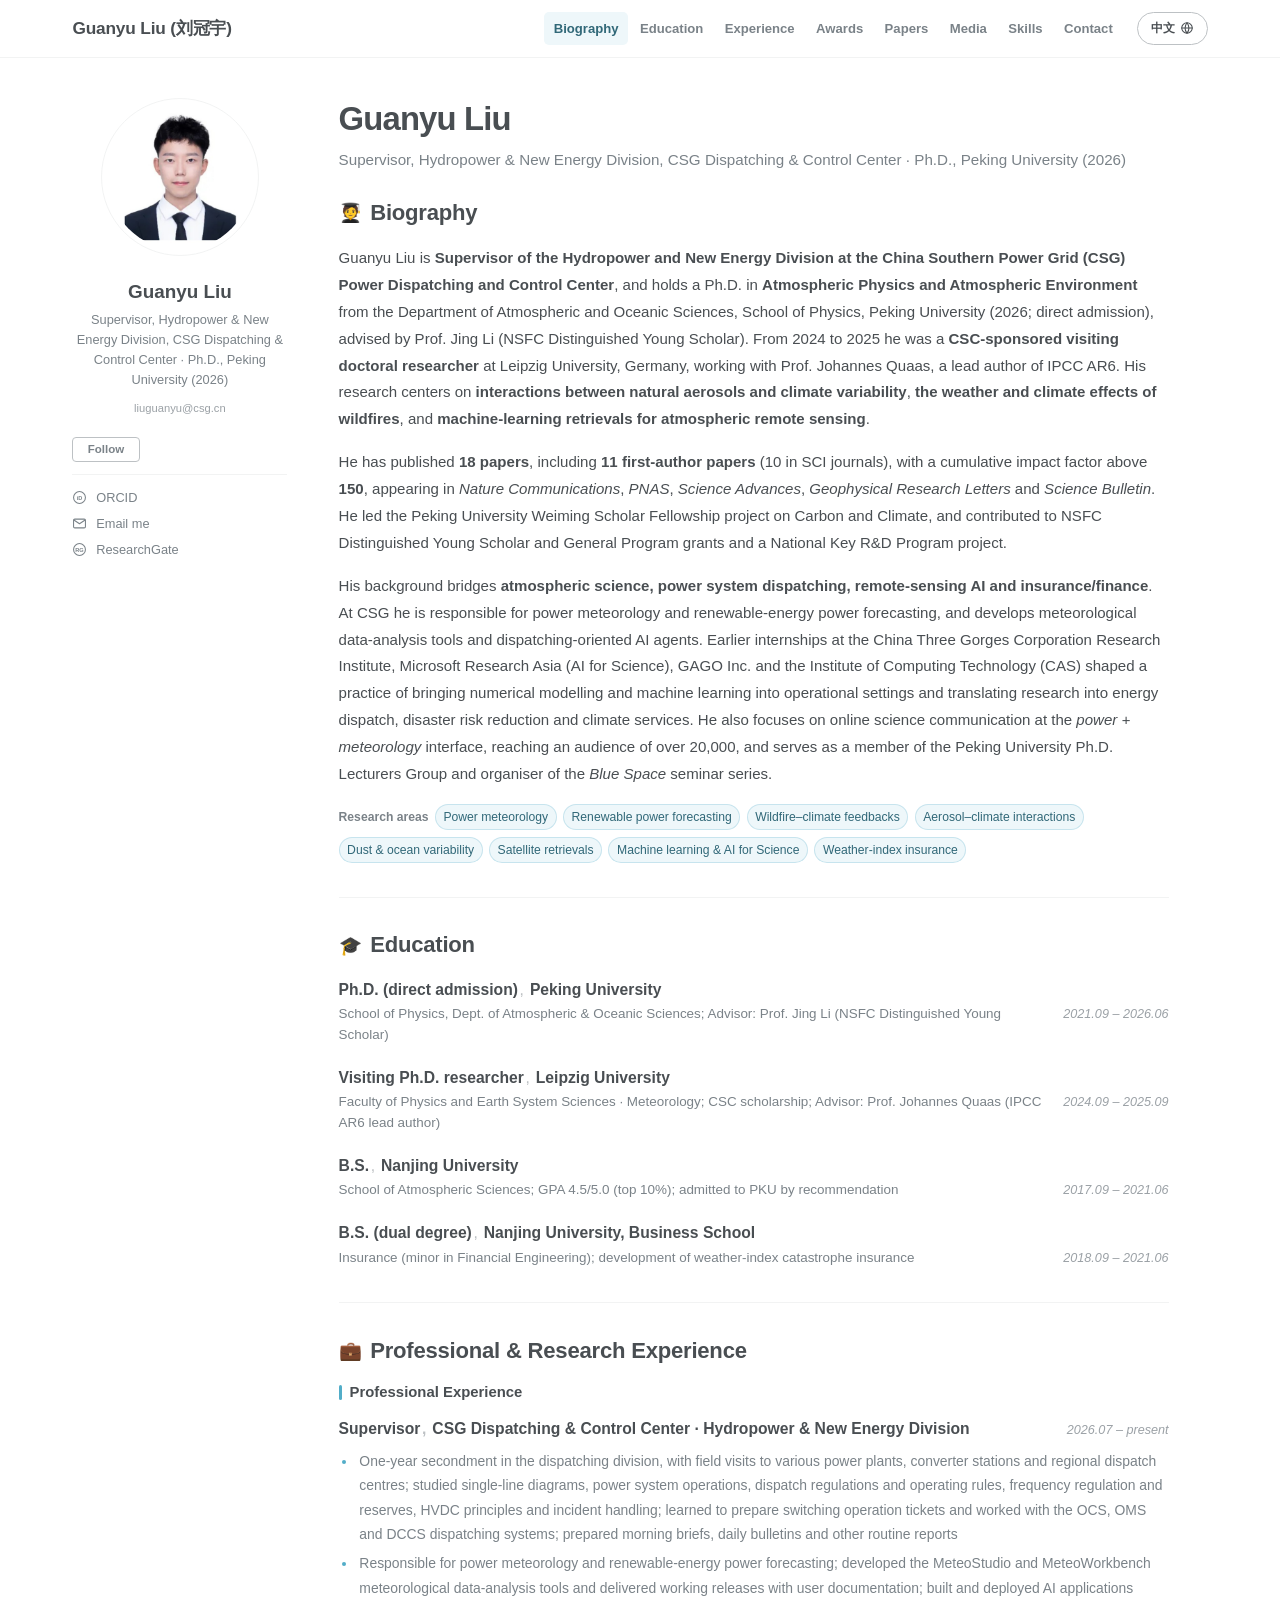
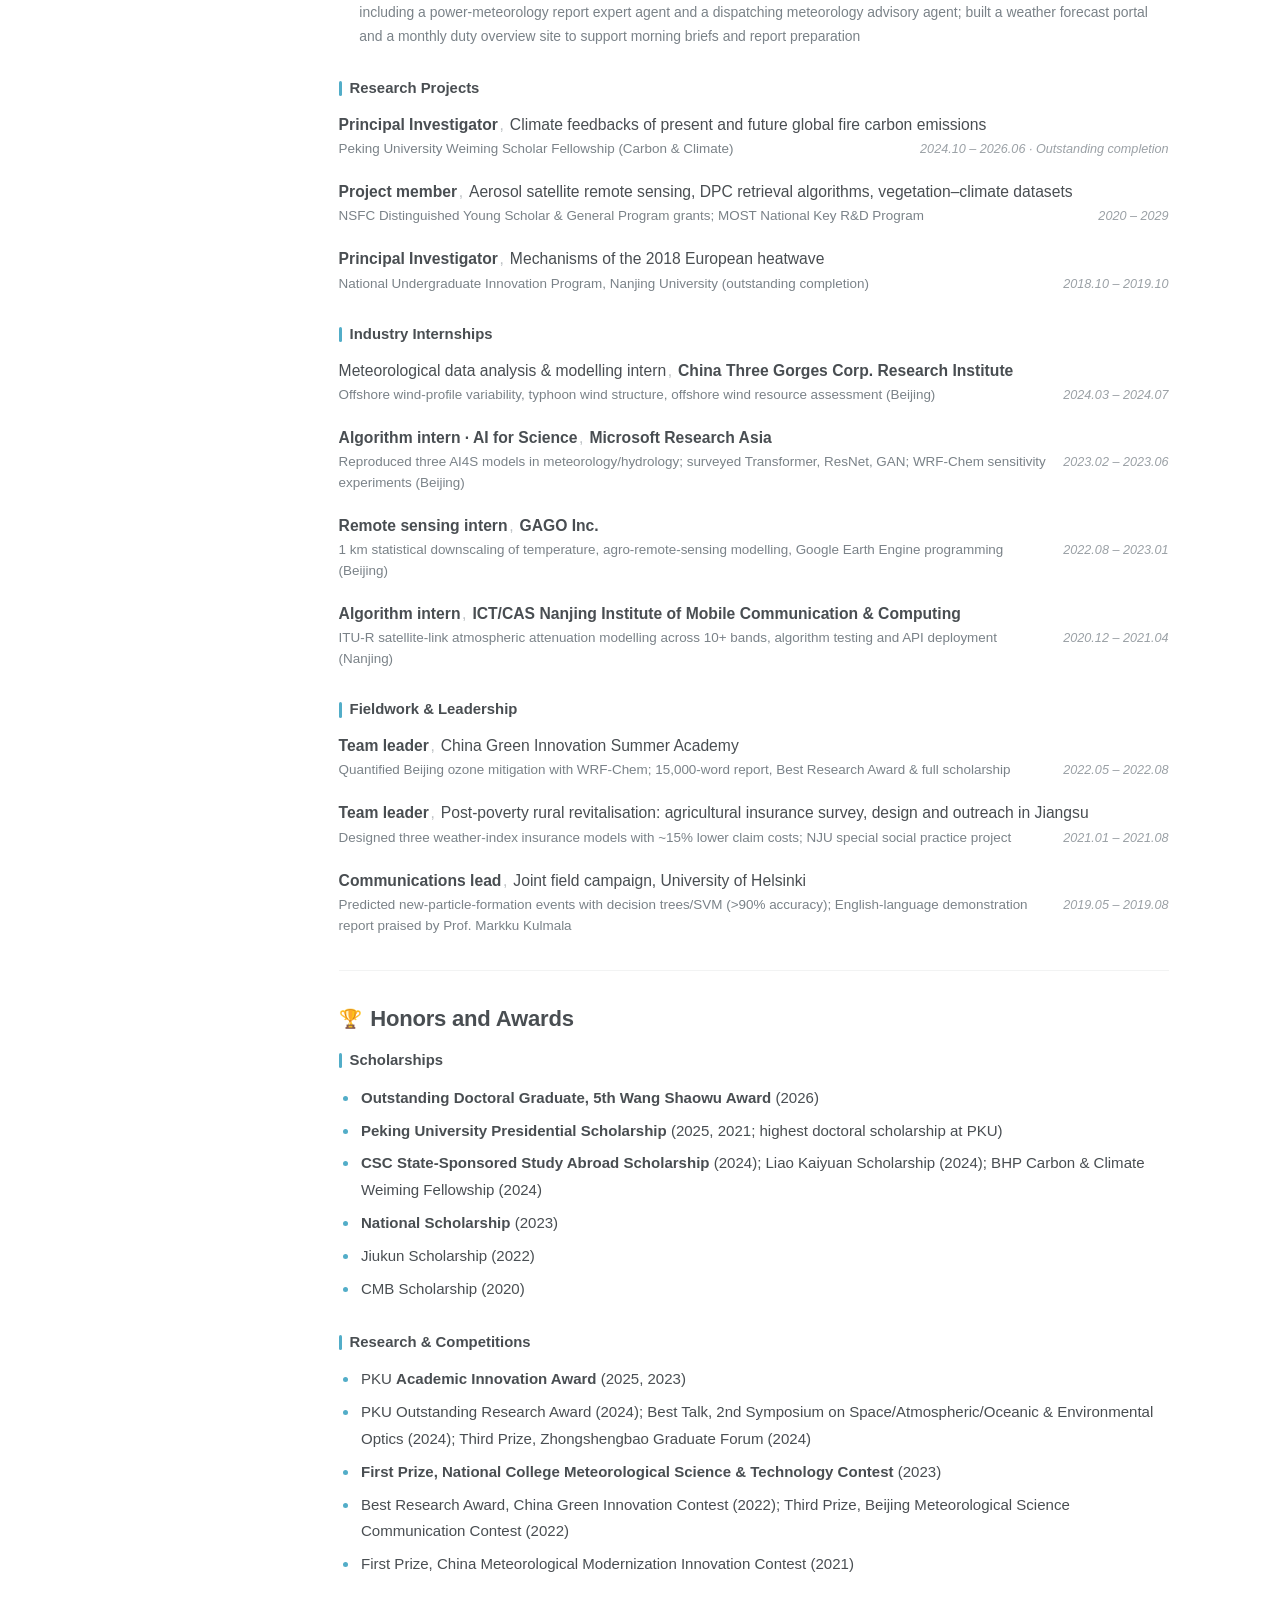
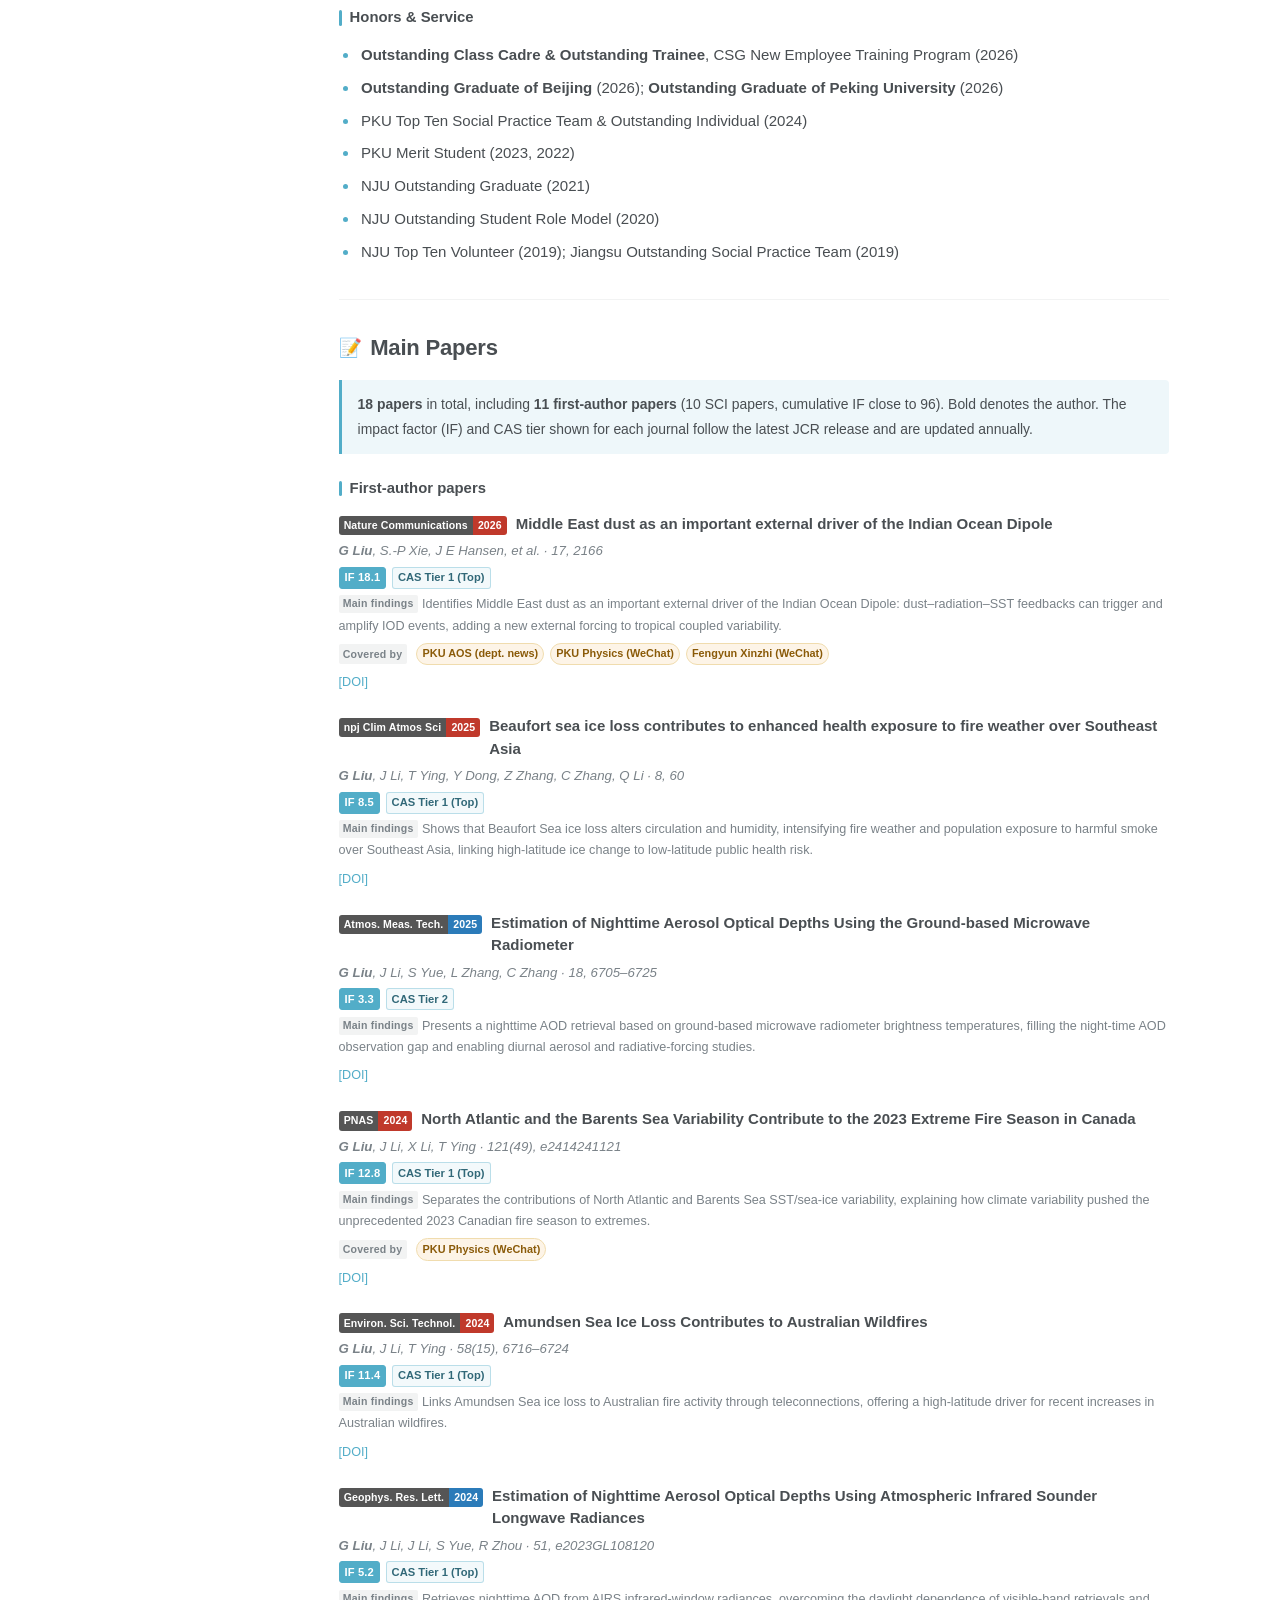
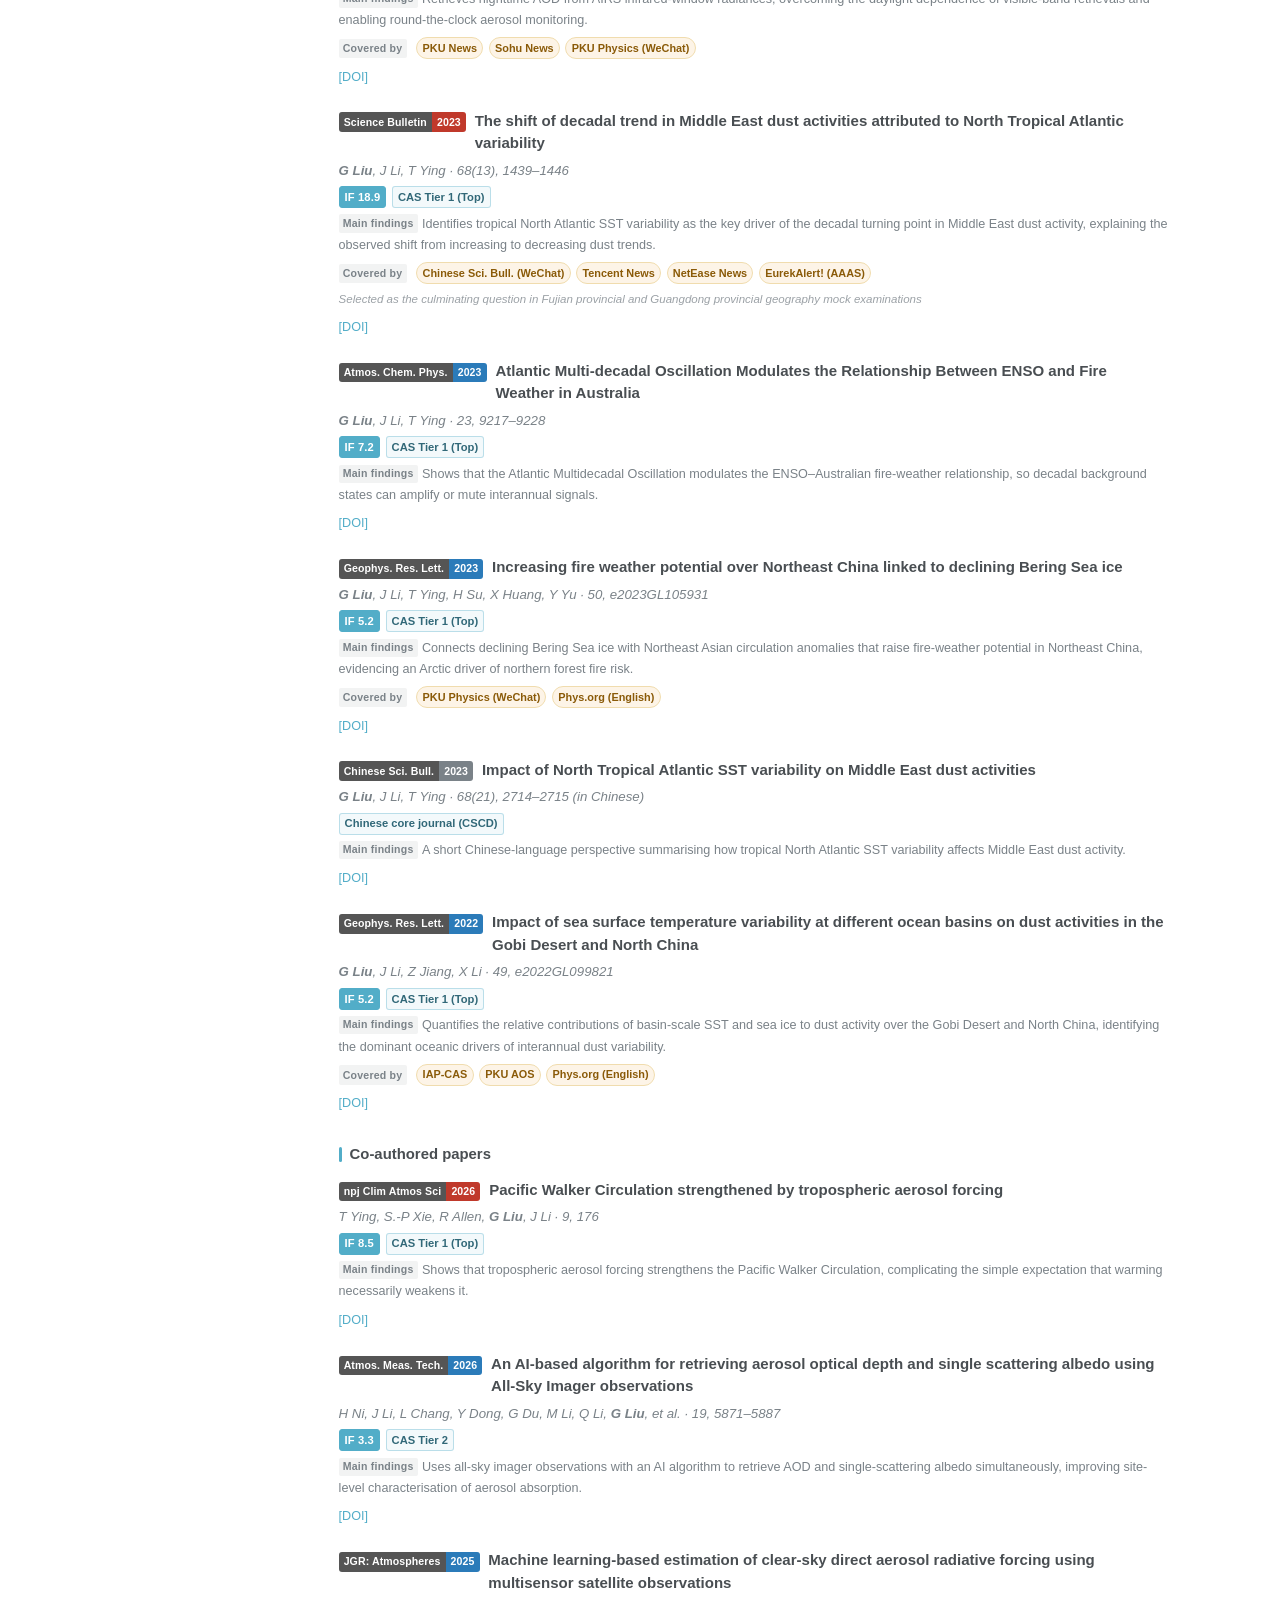
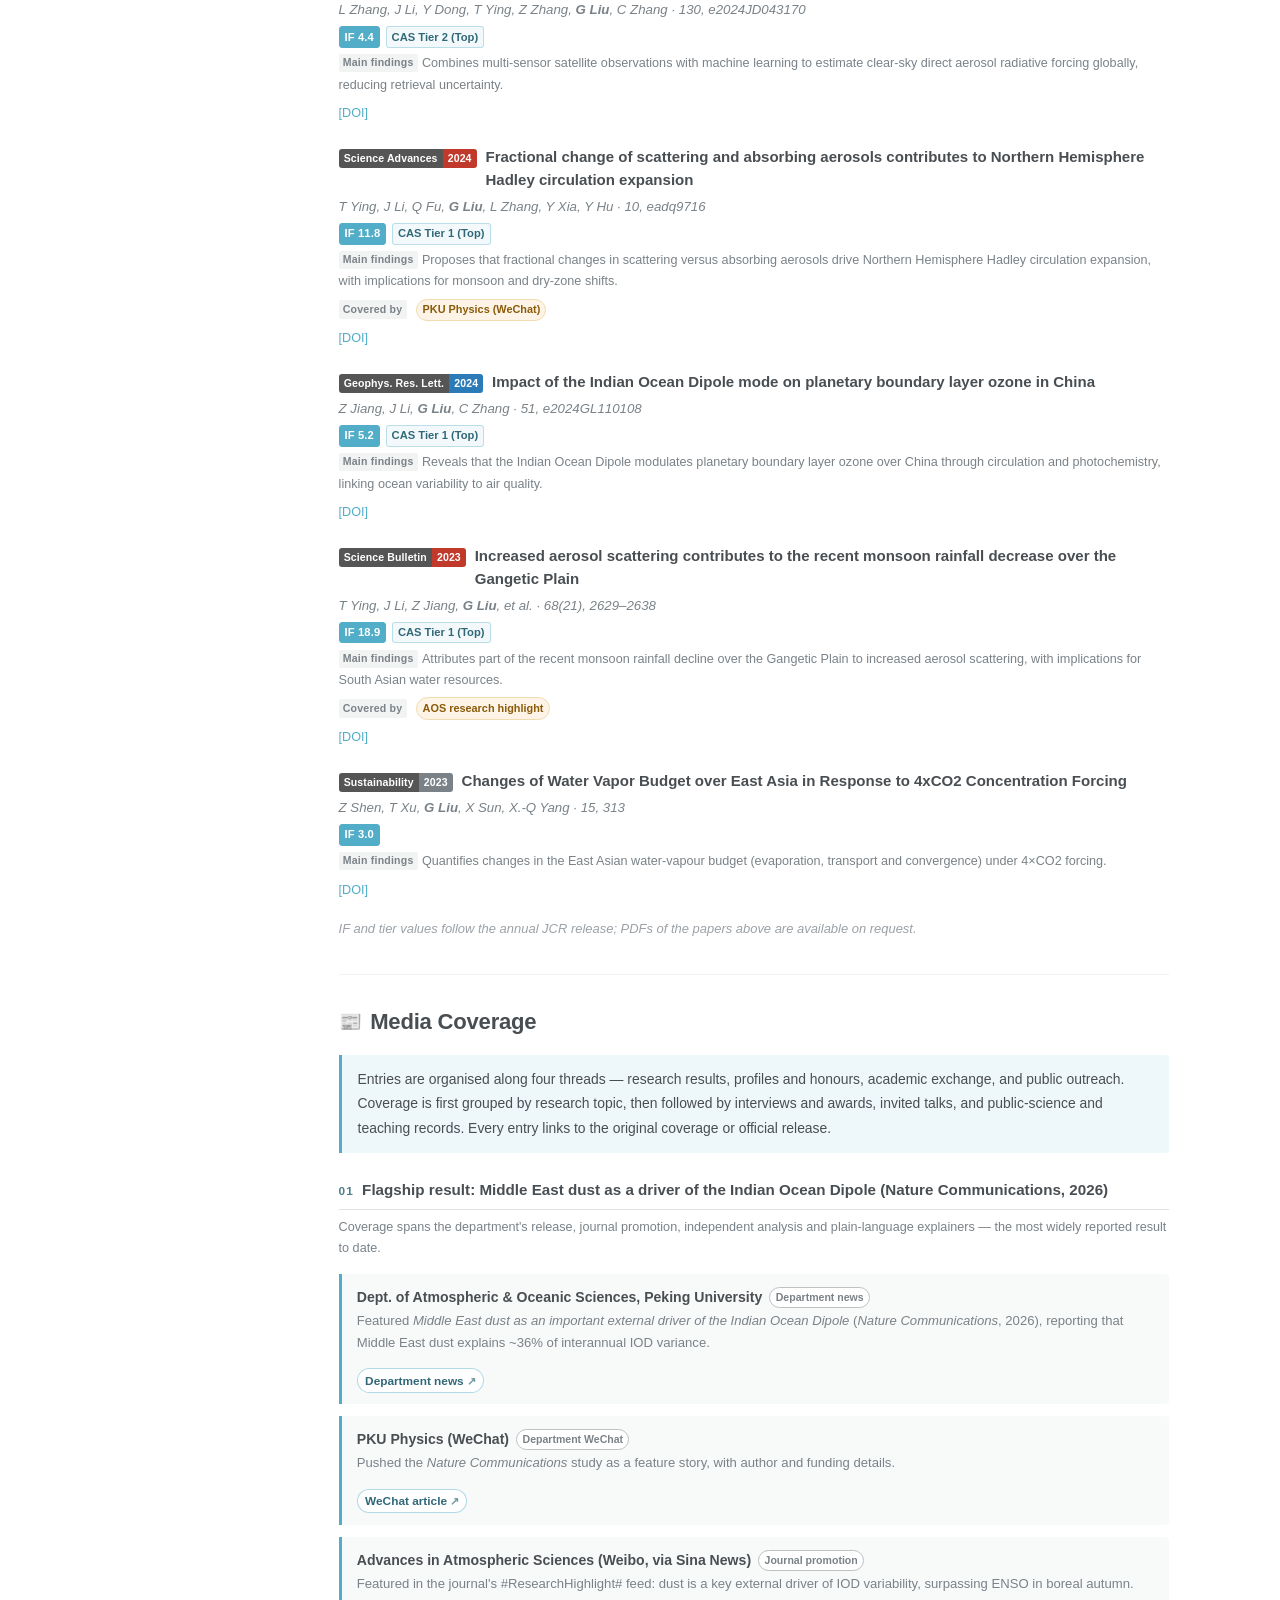
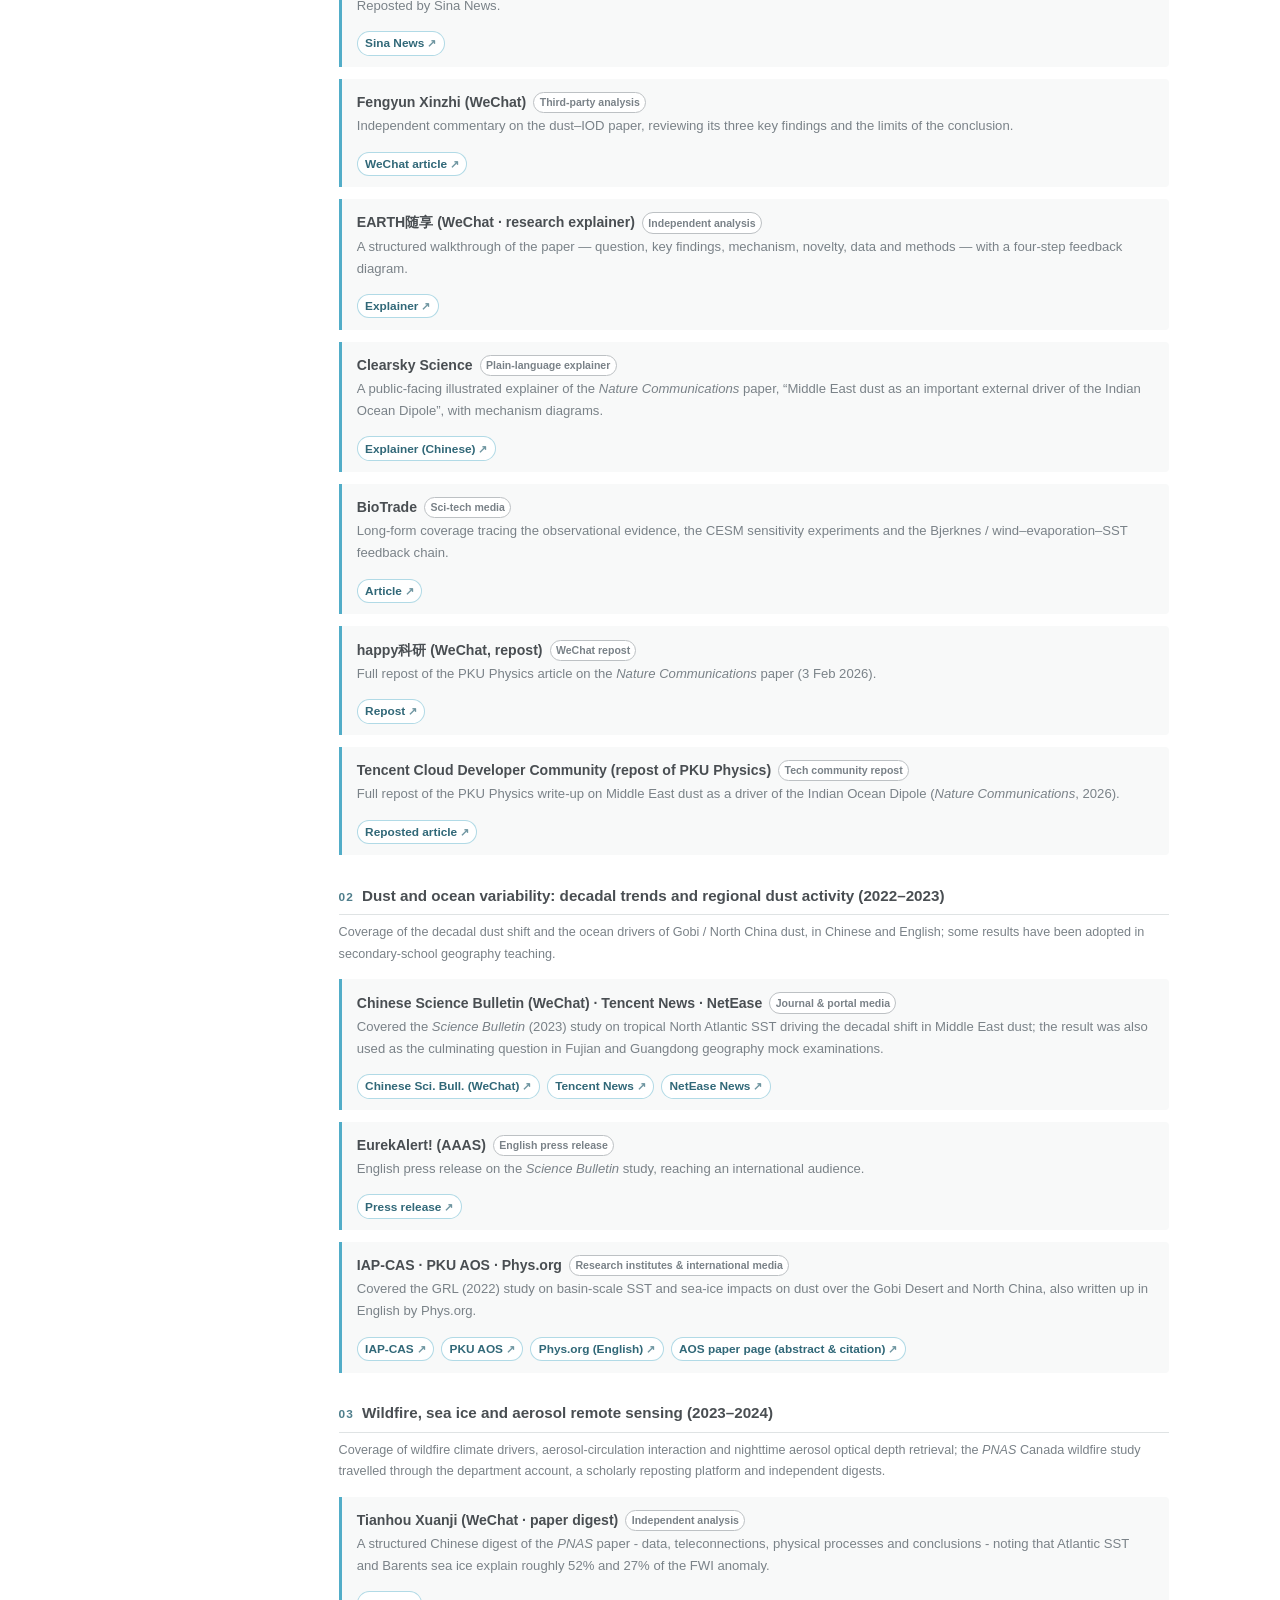
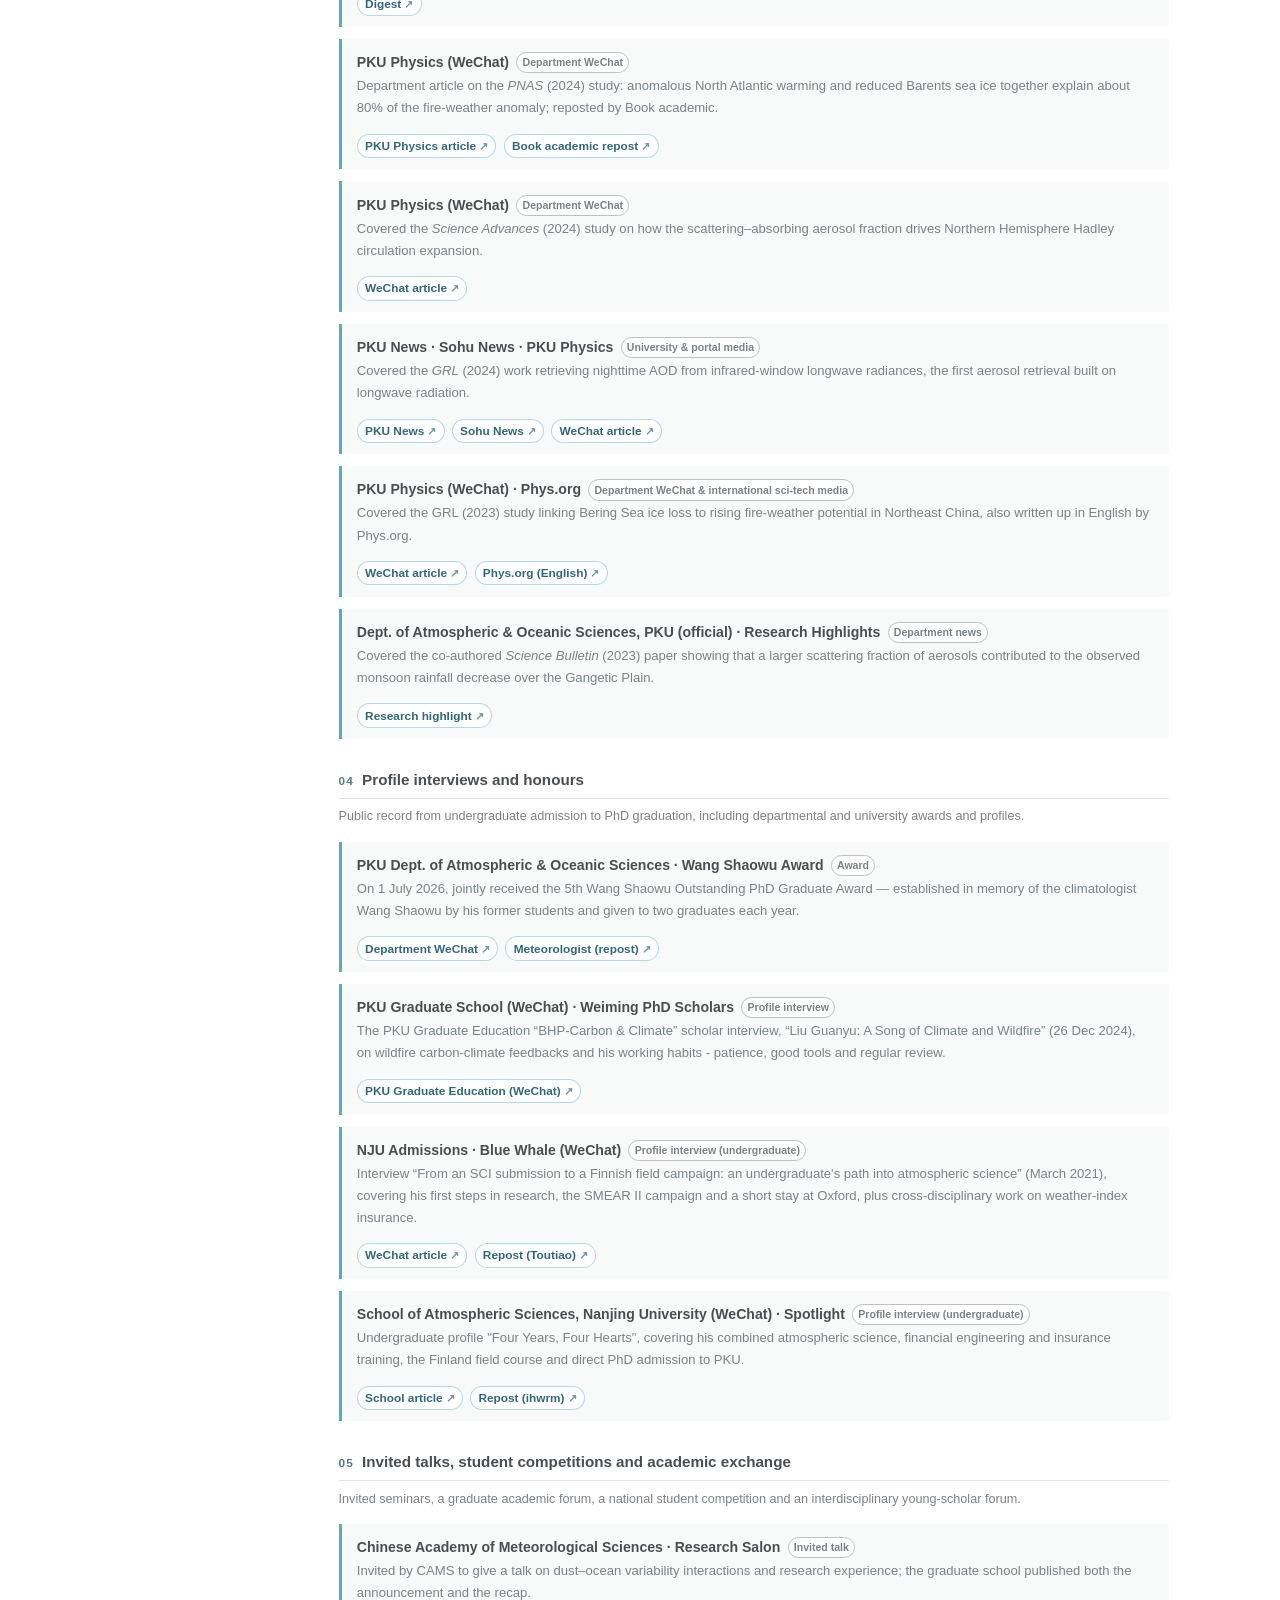
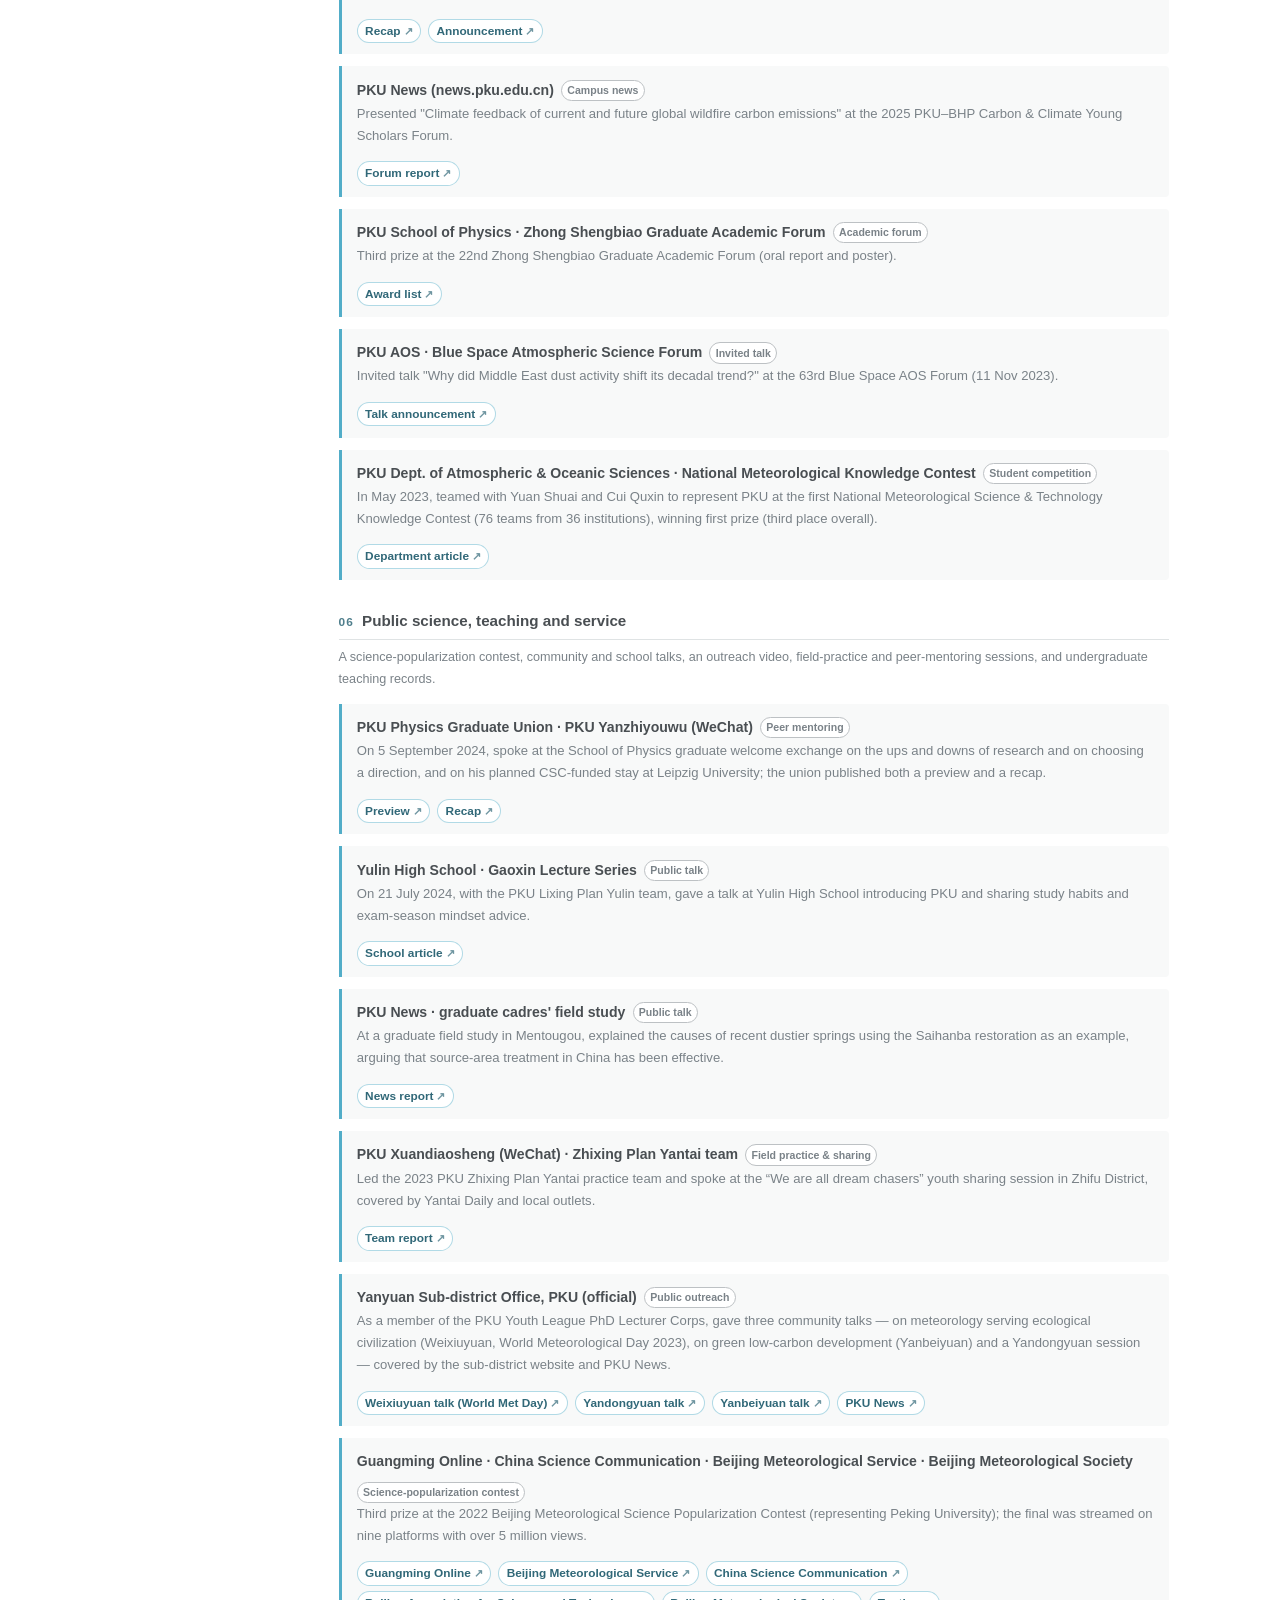
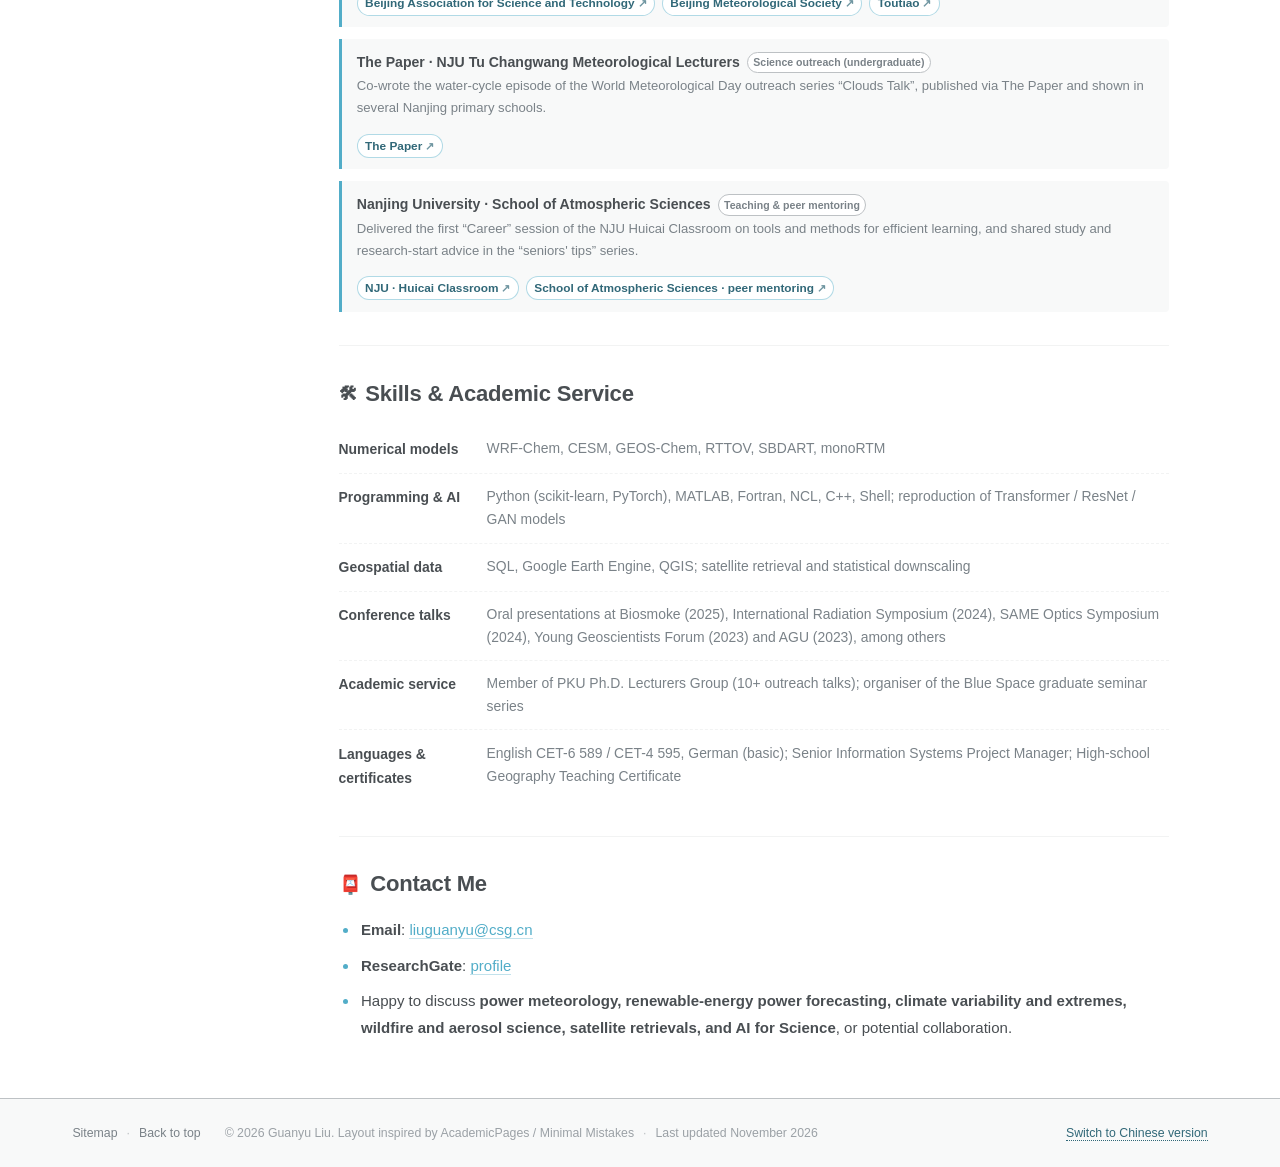
==== commit 205ed74a: "Add 5 coverage cards and 2 reposts; 35 cards / 58 links - PNAS Canada wildfire cluster: Tianhou Xuan" ====
--- a/en.html
+++ b/en.html
@@ -525,12 +525,17 @@
         </div>
           <div class="press-group">
           <h3 class="press-group__title"><span class="press-group__num">03</span>Wildfire, sea ice and aerosol remote sensing (2023–2024)</h3>
-          <p class="press-group__note">Coverage of wildfire climate drivers, aerosol–circulation interaction and nighttime aerosol optical depth retrieval.</p>
+          <p class="press-group__note">Coverage of wildfire climate drivers, aerosol-circulation interaction and nighttime aerosol optical depth retrieval; the <em>PNAS</em> Canada wildfire study travelled through the department account, a scholarly reposting platform and independent digests.</p>
           <ul class="press">
             <li class="press__item">
+              <div class="press__head"><span class="press__source">Tianhou Xuanji (WeChat · paper digest)</span><span class="press__tag">Independent analysis</span></div>
+              <p class="press__desc">A structured Chinese digest of the <em>PNAS</em> paper - data, teleconnections, physical processes and conclusions - noting that Atlantic SST and Barents sea ice explain roughly 52% and 27% of the FWI anomaly.</p>
+              <div class="press__links"><a class="press__link" href="https://mp.weixin.qq.com/s/uuvJarv7TMMTvabyc-I0Vw" target="_blank" rel="noopener noreferrer">Digest</a></div>
+            </li>
+            <li class="press__item">
               <div class="press__head"><span class="press__source">PKU Physics (WeChat)</span><span class="press__tag">Department WeChat</span></div>
-              <p class="press__desc">Covered the <em>PNAS</em> (2024) study showing that North Atlantic warming and Barents Sea ice loss explain ~80% of the fire-weather anomaly.</p>
-              <div class="press__links"><a class="press__link" href="https://mp.weixin.qq.com/s?__biz=MzA5NzUwODgxMw==&amp;mid=2656062991&amp;idx=1&amp;sn=f2ffc2425bd25db9f74484af18ec2a01" target="_blank" rel="noopener noreferrer">WeChat article</a></div>
+              <p class="press__desc">Department article on the <em>PNAS</em> (2024) study: anomalous North Atlantic warming and reduced Barents sea ice together explain about 80% of the fire-weather anomaly; reposted by Book academic.</p>
+              <div class="press__links"><a class="press__link" href="https://mp.weixin.qq.com/s/eXTDXyej35lNPIy6uFkKhg" target="_blank" rel="noopener noreferrer">PKU Physics article</a><a class="press__link" href="https://www.booksci.cn/article/126694.htm" target="_blank" rel="noopener noreferrer">Book academic repost</a></div>
             </li>
             <li class="press__item">
               <div class="press__head"><span class="press__source">PKU Physics (WeChat)</span><span class="press__tag">Department WeChat</span></div>
@@ -565,8 +570,8 @@
             </li>
             <li class="press__item">
               <div class="press__head"><span class="press__source">PKU Graduate School (WeChat) · Weiming PhD Scholars</span><span class="press__tag">Profile interview</span></div>
-              <p class="press__desc">Featured in the Weiming Scholar interview series &quot;Liu Guanyu: A Song of Climate and Wildfire&quot;, on wildfire–climate feedback research and research practice.</p>
-              <div class="press__links"><a class="press__link" href="https://mp.weixin.qq.com/s?__biz=MzAxMDM4OTQwNw==&amp;mid=2651044874&amp;idx=1&amp;sn=47b31a546a428d979765d5ef1f9dbbc3" target="_blank" rel="noopener noreferrer">Interview</a></div>
+              <p class="press__desc">The PKU Graduate Education “BHP-Carbon &amp; Climate” scholar interview, “Liu Guanyu: A Song of Climate and Wildfire” (26 Dec 2024), on wildfire carbon-climate feedbacks and his working habits - patience, good tools and regular review.</p>
+              <div class="press__links"><a class="press__link" href="https://mp.weixin.qq.com/s/w01TJDFsPlvBByVB016_oA" target="_blank" rel="noopener noreferrer">PKU Graduate Education (WeChat)</a></div>
             </li>
             <li class="press__item">
               <div class="press__head"><span class="press__source">NJU Admissions · Blue Whale (WeChat)</span><span class="press__tag">Profile interview (undergraduate)</span></div>
@@ -581,8 +586,8 @@
           </ul>
         </div>
           <div class="press-group">
-          <h3 class="press-group__title"><span class="press-group__num">05</span>Invited talks and academic exchange</h3>
-          <p class="press-group__note">Invited seminars, a graduate academic forum and an interdisciplinary young-scholar forum.</p>
+          <h3 class="press-group__title"><span class="press-group__num">05</span>Invited talks, student competitions and academic exchange</h3>
+          <p class="press-group__note">Invited seminars, a graduate academic forum, a national student competition and an interdisciplinary young-scholar forum.</p>
           <ul class="press">
             <li class="press__item">
               <div class="press__head"><span class="press__source">Chinese Academy of Meteorological Sciences · Research Salon</span><span class="press__tag">Invited talk</span></div>
@@ -590,6 +595,11 @@
               <div class="press__links"><a class="press__link" href="https://mp.weixin.qq.com/s?__biz=MzU0OTgwNzc1NQ==&amp;mid=2247486512&amp;idx=1&amp;sn=93f6ff3a337e253543f9d8f862633727" target="_blank" rel="noopener noreferrer">Recap</a><a class="press__link" href="https://mp.weixin.qq.com/s?__biz=MzU0OTgwNzc1NQ==&amp;mid=2247486486&amp;idx=1&amp;sn=f3dd895848f7f4c87119de1d7a137e07" target="_blank" rel="noopener noreferrer">Announcement</a></div>
             </li>
             <li class="press__item">
+              <div class="press__head"><span class="press__source">PKU News (news.pku.edu.cn)</span><span class="press__tag">Campus news</span></div>
+              <p class="press__desc">Presented &quot;Climate feedback of current and future global wildfire carbon emissions&quot; at the 2025 PKU–BHP Carbon &amp; Climate Young Scholars Forum.</p>
+              <div class="press__links"><a class="press__link" href="https://news.pku.edu.cn/info/7921/2767181.htm" target="_blank" rel="noopener noreferrer">Forum report</a></div>
+            </li>
+            <li class="press__item">
               <div class="press__head"><span class="press__source">PKU School of Physics · Zhong Shengbiao Graduate Academic Forum</span><span class="press__tag">Academic forum</span></div>
               <p class="press__desc">Third prize at the 22nd Zhong Shengbiao Graduate Academic Forum (oral report and poster).</p>
               <div class="press__links"><a class="press__link" href="https://www.phy.pku.edu.cn/info/2248/10289.htm" target="_blank" rel="noopener noreferrer">Award list</a></div>
@@ -600,30 +610,45 @@
               <div class="press__links"><a class="press__link" href="https://mp.weixin.qq.com/s?__biz=MzUxNzU0NzA1NA==&amp;mid=2247488755&amp;idx=1&amp;sn=10e60c31ce59f2ce3a33c4c6ea399bb0" target="_blank" rel="noopener noreferrer">Talk announcement</a></div>
             </li>
             <li class="press__item">
-              <div class="press__head"><span class="press__source">PKU News (news.pku.edu.cn)</span><span class="press__tag">Campus news</span></div>
-              <p class="press__desc">Presented &quot;Climate feedback of current and future global wildfire carbon emissions&quot; at the 2025 PKU–BHP Carbon &amp; Climate Young Scholars Forum.</p>
-              <div class="press__links"><a class="press__link" href="https://news.pku.edu.cn/info/7921/2767181.htm" target="_blank" rel="noopener noreferrer">Forum report</a></div>
+              <div class="press__head"><span class="press__source">PKU Dept. of Atmospheric &amp; Oceanic Sciences · National Meteorological Knowledge Contest</span><span class="press__tag">Student competition</span></div>
+              <p class="press__desc">In May 2023, teamed with Yuan Shuai and Cui Quxin to represent PKU at the first National Meteorological Science &amp; Technology Knowledge Contest (76 teams from 36 institutions), winning first prize (third place overall).</p>
+              <div class="press__links"><a class="press__link" href="https://mp.weixin.qq.com/s/Tz89aBhEgAX4jf_UZT1lOQ" target="_blank" rel="noopener noreferrer">Department article</a></div>
             </li>
           </ul>
         </div>
           <div class="press-group">
           <h3 class="press-group__title"><span class="press-group__num">06</span>Public science, teaching and service</h3>
-          <p class="press-group__note">A science-popularization contest, community talks, an outreach video, and undergraduate teaching and peer mentoring.</p>
+          <p class="press-group__note">A science-popularization contest, community and school talks, an outreach video, field-practice and peer-mentoring sessions, and undergraduate teaching records.</p>
           <ul class="press">
+            <li class="press__item">
+              <div class="press__head"><span class="press__source">PKU Physics Graduate Union · PKU Yanzhiyouwu (WeChat)</span><span class="press__tag">Peer mentoring</span></div>
+              <p class="press__desc">On 5 September 2024, spoke at the School of Physics graduate welcome exchange on the ups and downs of research and on choosing a direction, and on his planned CSC-funded stay at Leipzig University; the union published both a preview and a recap.</p>
+              <div class="press__links"><a class="press__link" href="https://mp.weixin.qq.com/s/xbFaq1licmF7WVMQTywbtg" target="_blank" rel="noopener noreferrer">Preview</a><a class="press__link" href="https://mp.weixin.qq.com/s/vPw454RUBQxgSWFA0f63rg" target="_blank" rel="noopener noreferrer">Recap</a></div>
+            </li>
+            <li class="press__item">
+              <div class="press__head"><span class="press__source">Yulin High School · Gaoxin Lecture Series</span><span class="press__tag">Public talk</span></div>
+              <p class="press__desc">On 21 July 2024, with the PKU Lixing Plan Yulin team, gave a talk at Yulin High School introducing PKU and sharing study habits and exam-season mindset advice.</p>
+              <div class="press__links"><a class="press__link" href="https://mp.weixin.qq.com/s/0Vd3oFhFYffS4-e-d-jr3w" target="_blank" rel="noopener noreferrer">School article</a></div>
+            </li>
+            <li class="press__item">
+              <div class="press__head"><span class="press__source">PKU News · graduate cadres&#39; field study</span><span class="press__tag">Public talk</span></div>
+              <p class="press__desc">At a graduate field study in Mentougou, explained the causes of recent dustier springs using the Saihanba restoration as an example, arguing that source-area treatment in China has been effective.</p>
+              <div class="press__links"><a class="press__link" href="https://pkunews.pku.edu.cn/info/3041/57611.htm" target="_blank" rel="noopener noreferrer">News report</a></div>
+            </li>
+            <li class="press__item">
+              <div class="press__head"><span class="press__source">PKU Xuandiaosheng (WeChat) · Zhixing Plan Yantai team</span><span class="press__tag">Field practice &amp; sharing</span></div>
+              <p class="press__desc">Led the 2023 PKU Zhixing Plan Yantai practice team and spoke at the “We are all dream chasers” youth sharing session in Zhifu District, covered by Yantai Daily and local outlets.</p>
+              <div class="press__links"><a class="press__link" href="https://mp.weixin.qq.com/s/OfovvKQ4UENxpxn04SSB1A" target="_blank" rel="noopener noreferrer">Team report</a></div>
+            </li>
+            <li class="press__item">
+              <div class="press__head"><span class="press__source">Yanyuan Sub-district Office, PKU (official)</span><span class="press__tag">Public outreach</span></div>
+              <p class="press__desc">As a member of the PKU Youth League PhD Lecturer Corps, gave three community talks — on meteorology serving ecological civilization (Weixiuyuan, World Meteorological Day 2023), on green low-carbon development (Yanbeiyuan) and a Yandongyuan session — covered by the sub-district website and PKU News.</p>
+              <div class="press__links"><a class="press__link" href="https://www.yanyuan.pku.edu.cn/xxyw/1111yanyuangb147968.htm" target="_blank" rel="noopener noreferrer">Weixiuyuan talk (World Met Day)</a><a class="press__link" href="https://www.yanyuan.pku.edu.cn/xxyw/1111yanyuangb146873.htm" target="_blank" rel="noopener noreferrer">Yandongyuan talk</a><a class="press__link" href="https://www.yanyuan.pku.edu.cn/xxyw/1111yanyuangb150713.htm" target="_blank" rel="noopener noreferrer">Yanbeiyuan talk</a><a class="press__link" href="https://news.pku.edu.cn/xwzh/6757318eb69e4fc58343cb31195a7781.htm" target="_blank" rel="noopener noreferrer">PKU News</a></div>
+            </li>
             <li class="press__item">
               <div class="press__head"><span class="press__source">Guangming Online · China Science Communication · Beijing Meteorological Service · Beijing Meteorological Society</span><span class="press__tag">Science-popularization contest</span></div>
               <p class="press__desc">Third prize at the 2022 Beijing Meteorological Science Popularization Contest (representing Peking University); the final was streamed on nine platforms with over 5 million views.</p>
               <div class="press__links"><a class="press__link" href="https://kepu.gmw.cn/2022-07/15/content_35887369.htm" target="_blank" rel="noopener noreferrer">Guangming Online</a><a class="press__link" href="http://bj.cma.gov.cn/xwzx/qxyw/202207/t20220719_4987451.html" target="_blank" rel="noopener noreferrer">Beijing Meteorological Service</a><a class="press__link" href="https://www.kepuchina.cn/article/articleinfo?business_type=100&amp;ar_id=104561" target="_blank" rel="noopener noreferrer">China Science Communication</a><a class="press__link" href="https://www.bast.net.cn/kxweb/gwzwz/kxpj/qmkxszxd/202507/t20250703_141951.html" target="_blank" rel="noopener noreferrer">Beijing Association for Science and Technology</a><a class="press__link" href="https://bms.ium.cn/index.php/home/news/view/id/351.html" target="_blank" rel="noopener noreferrer">Beijing Meteorological Society</a><a class="press__link" href="https://www.toutiao.com/article/7120553991553057319/" target="_blank" rel="noopener noreferrer">Toutiao</a></div>
-            </li>
-            <li class="press__item">
-              <div class="press__head"><span class="press__source">Yanyuan Sub-district Office, PKU (official)</span><span class="press__tag">Public outreach</span></div>
-              <p class="press__desc">As a member of the PKU Youth League PhD Lecturer Corps, gave three community talks — on meteorology serving ecological civilization (Weixiuyuan, World Meteorological Day 2023), on green low-carbon development (Yanbeiyuan) and a Yandongyuan session — covered by the sub-district website and PKU News.</p>
-              <div class="press__links"><a class="press__link" href="https://www.yanyuan.pku.edu.cn/xxyw/1111yanyuangb147968.htm" target="_blank" rel="noopener noreferrer">Weixiuyuan talk (World Met Day)</a><a class="press__link" href="https://www.yanyuan.pku.edu.cn/xxyw/1111yanyuangb146873.htm" target="_blank" rel="noopener noreferrer">Yandongyuan talk</a><a class="press__link" href="https://www.yanyuan.pku.edu.cn/xxyw/1111yanyuangb150713.htm" target="_blank" rel="noopener noreferrer">Yanbeiyuan talk</a><a class="press__link" href="https://news.pku.edu.cn/xwzh/6757318eb69e4fc58343cb31195a7781.htm" target="_blank" rel="noopener noreferrer">PKU News</a></div>
-            </li>
-            <li class="press__item">
-              <div class="press__head"><span class="press__source">PKU News · graduate cadres&#39; field study</span><span class="press__tag">Public talk</span></div>
-              <p class="press__desc">At a graduate field study in Mentougou, explained the causes of recent dustier springs using the Saihanba restoration as an example, arguing that source-area treatment in China has been effective.</p>
-              <div class="press__links"><a class="press__link" href="https://pkunews.pku.edu.cn/info/3041/57611.htm" target="_blank" rel="noopener noreferrer">News report</a></div>
             </li>
             <li class="press__item">
               <div class="press__head"><span class="press__source">The Paper · NJU Tu Changwang Meteorological Lecturers</span><span class="press__tag">Science outreach (undergraduate)</span></div>
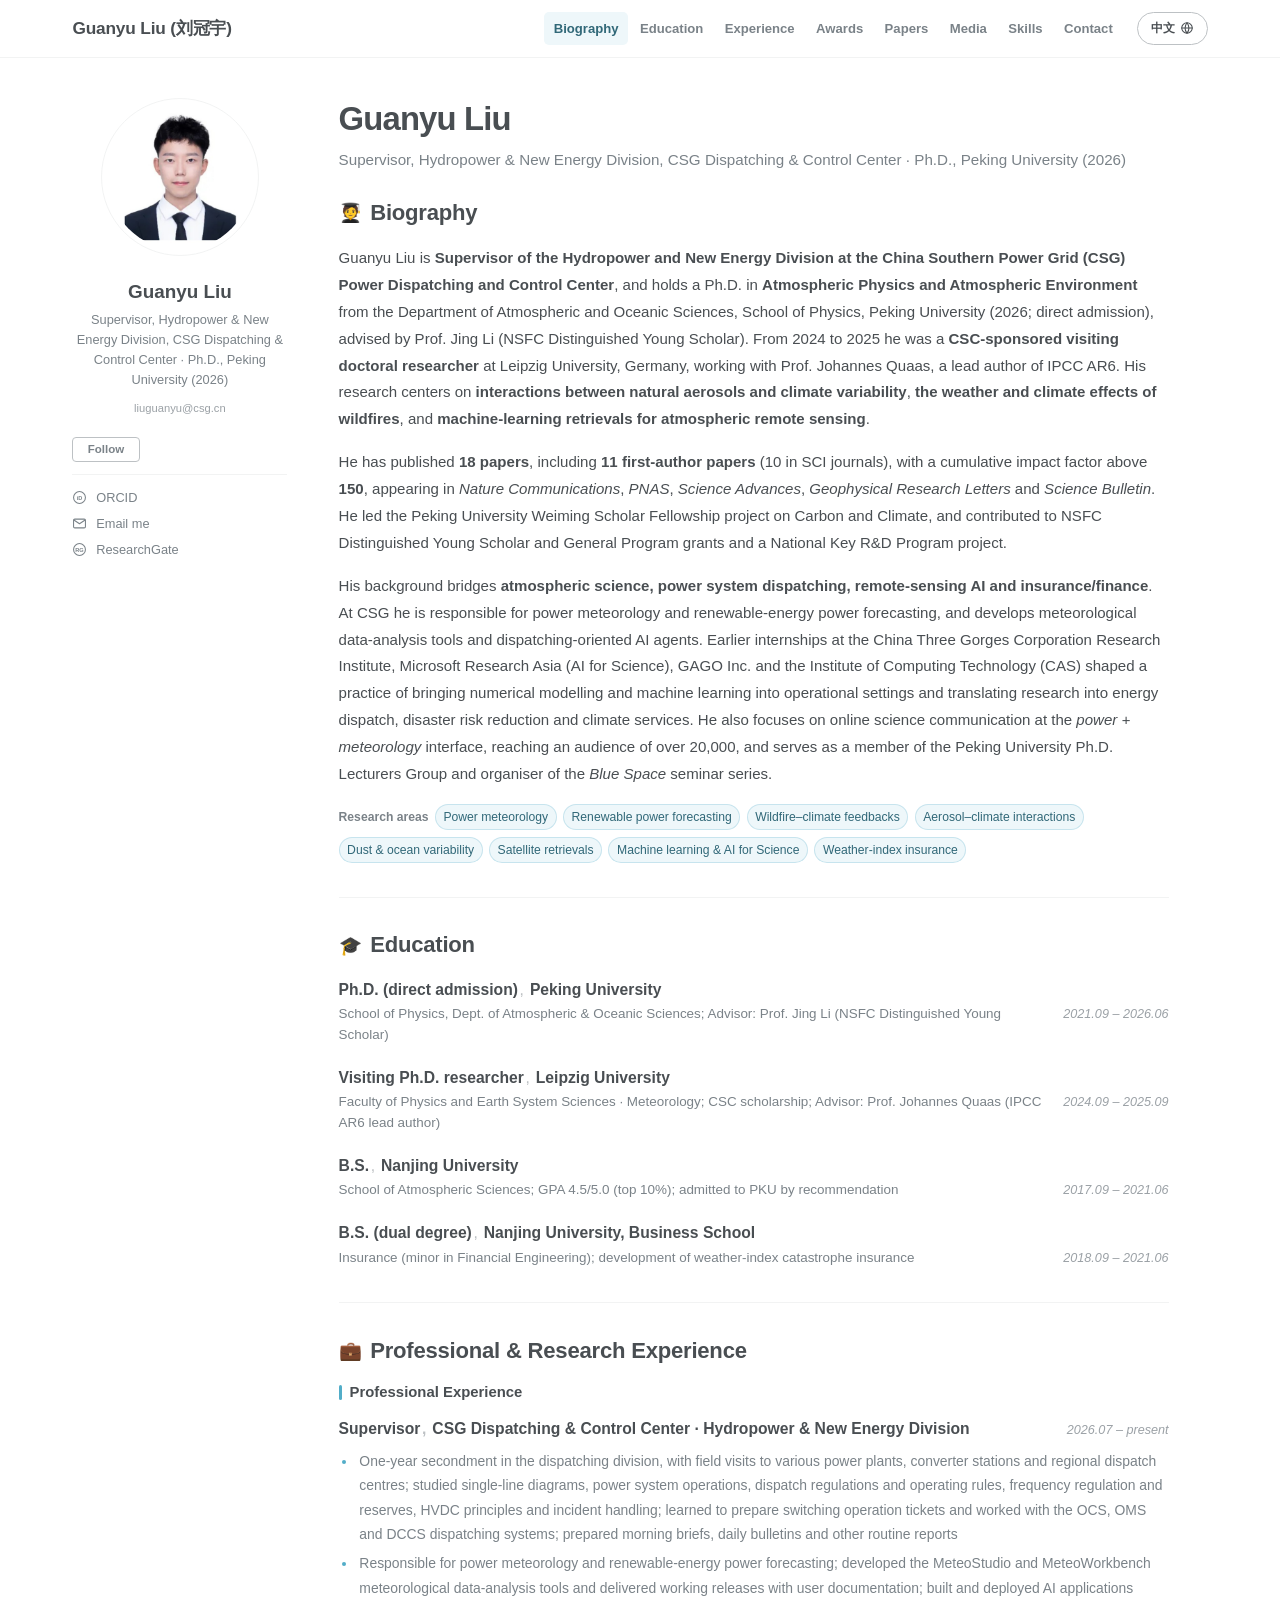
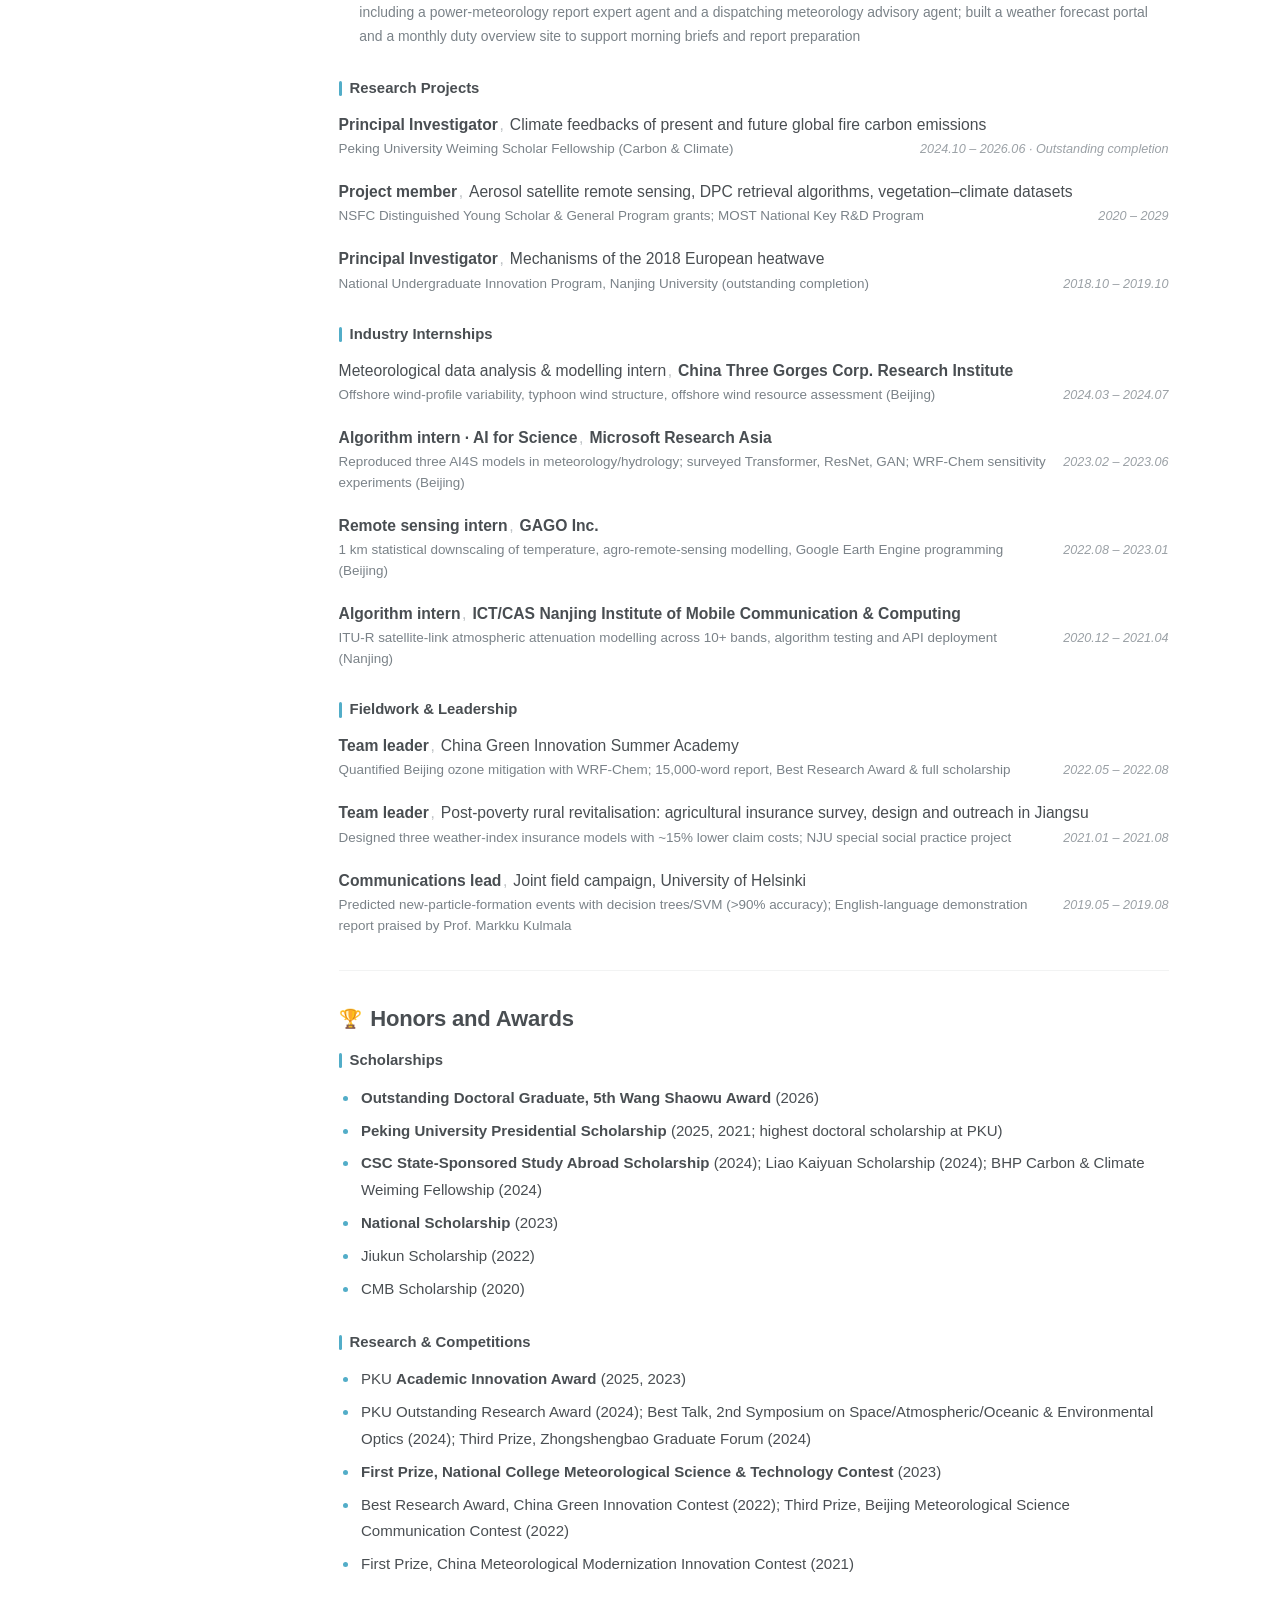
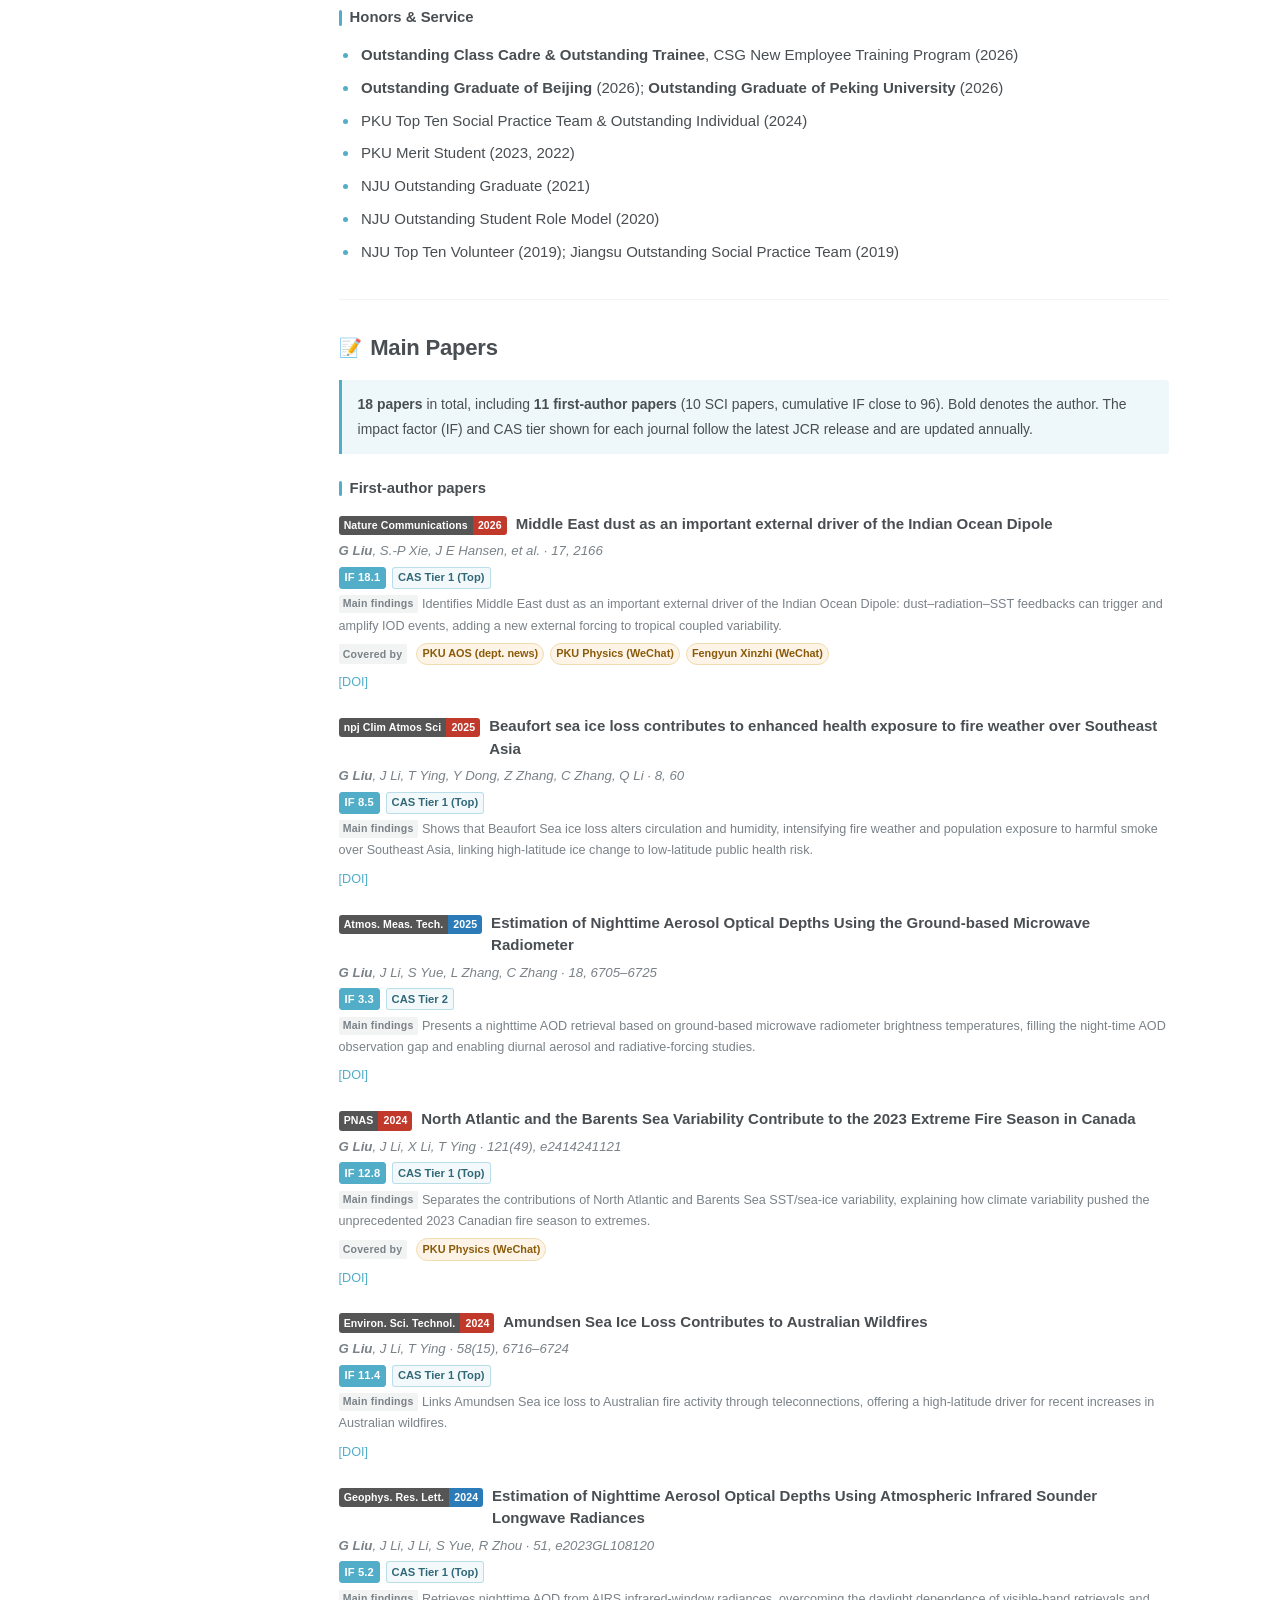
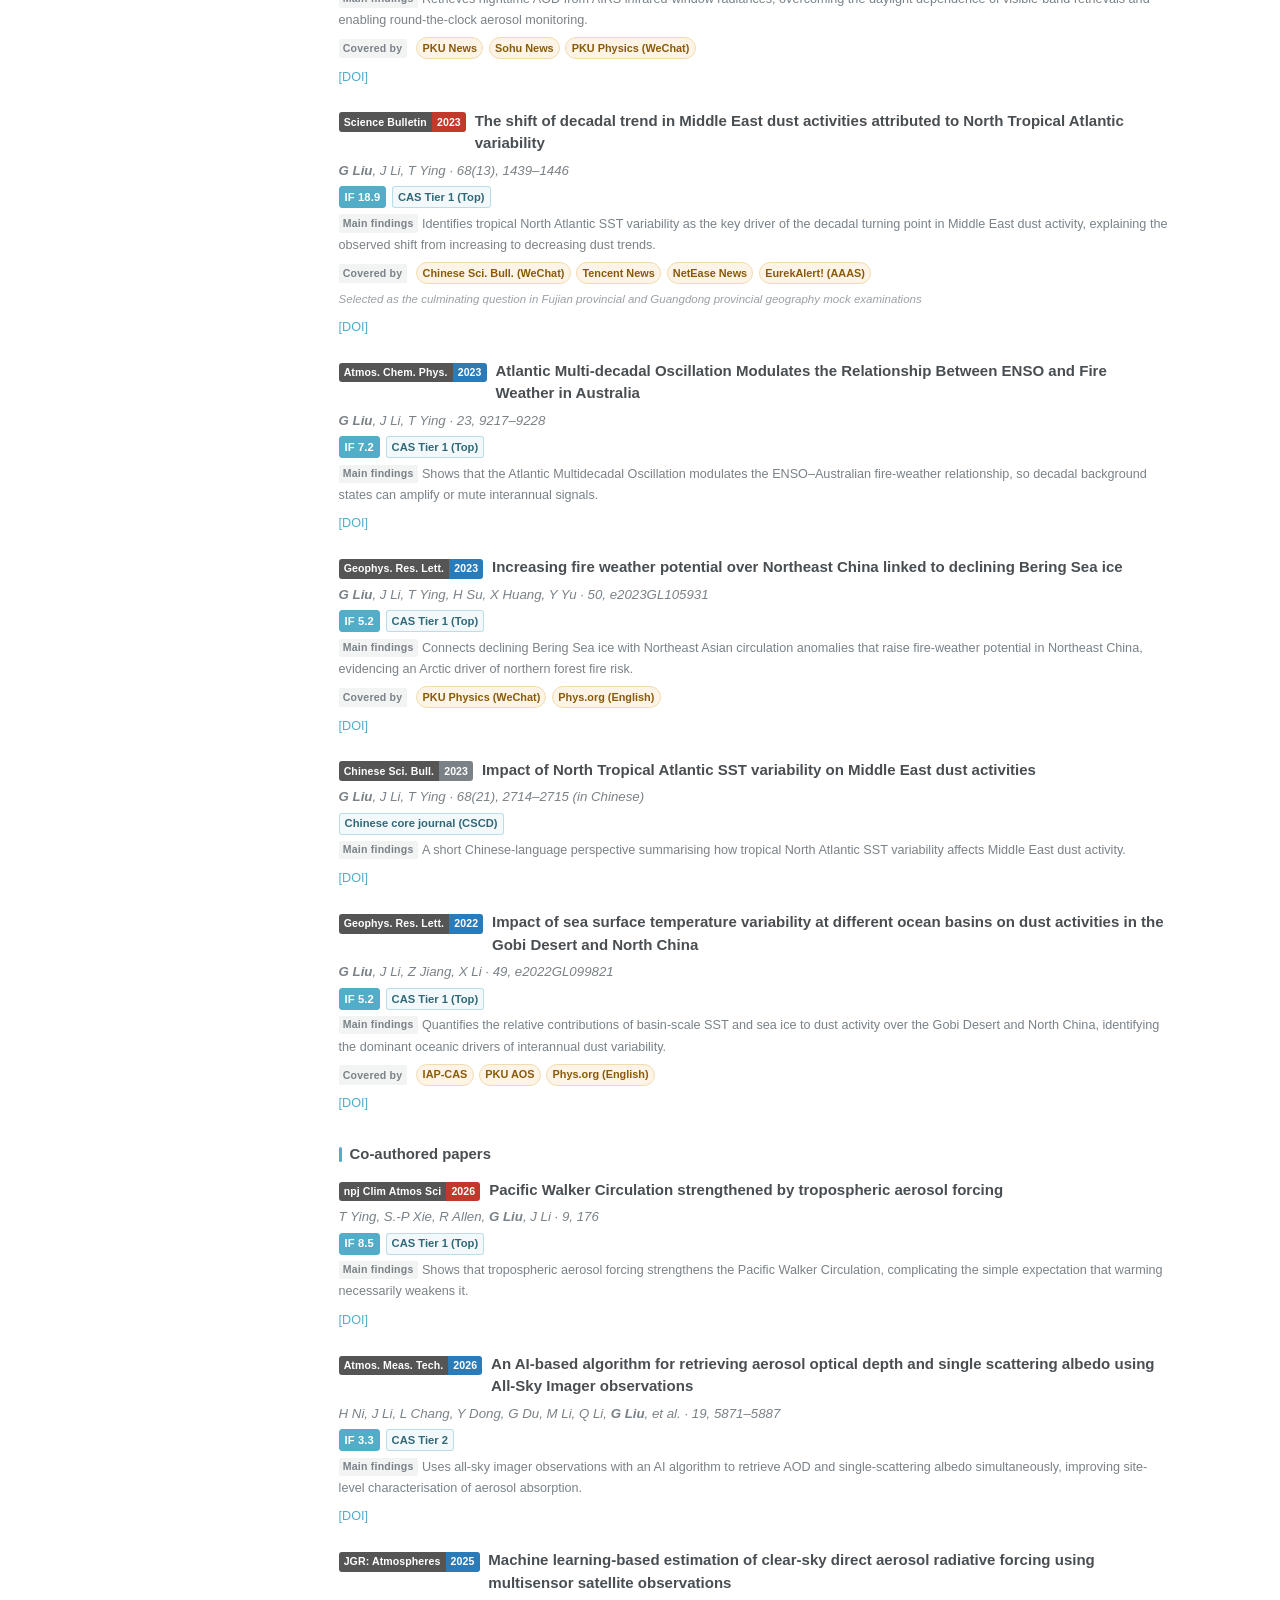
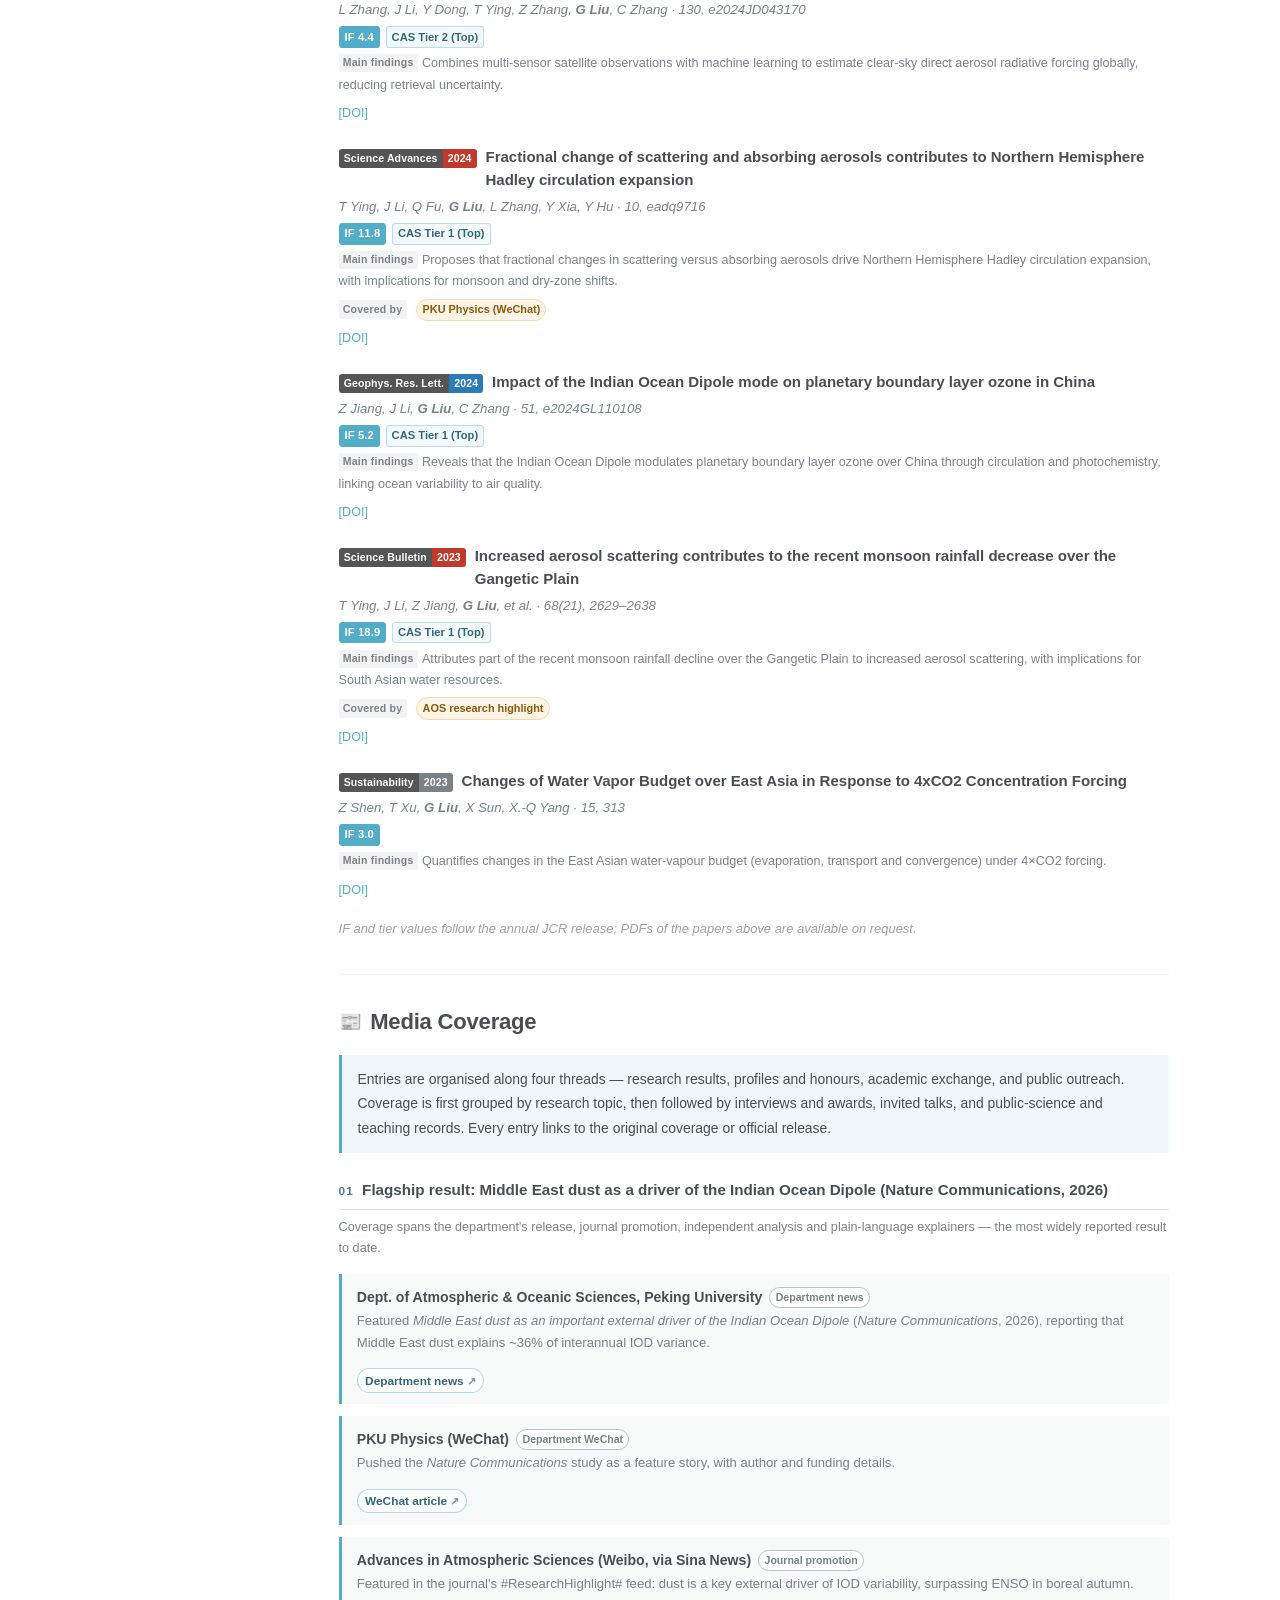
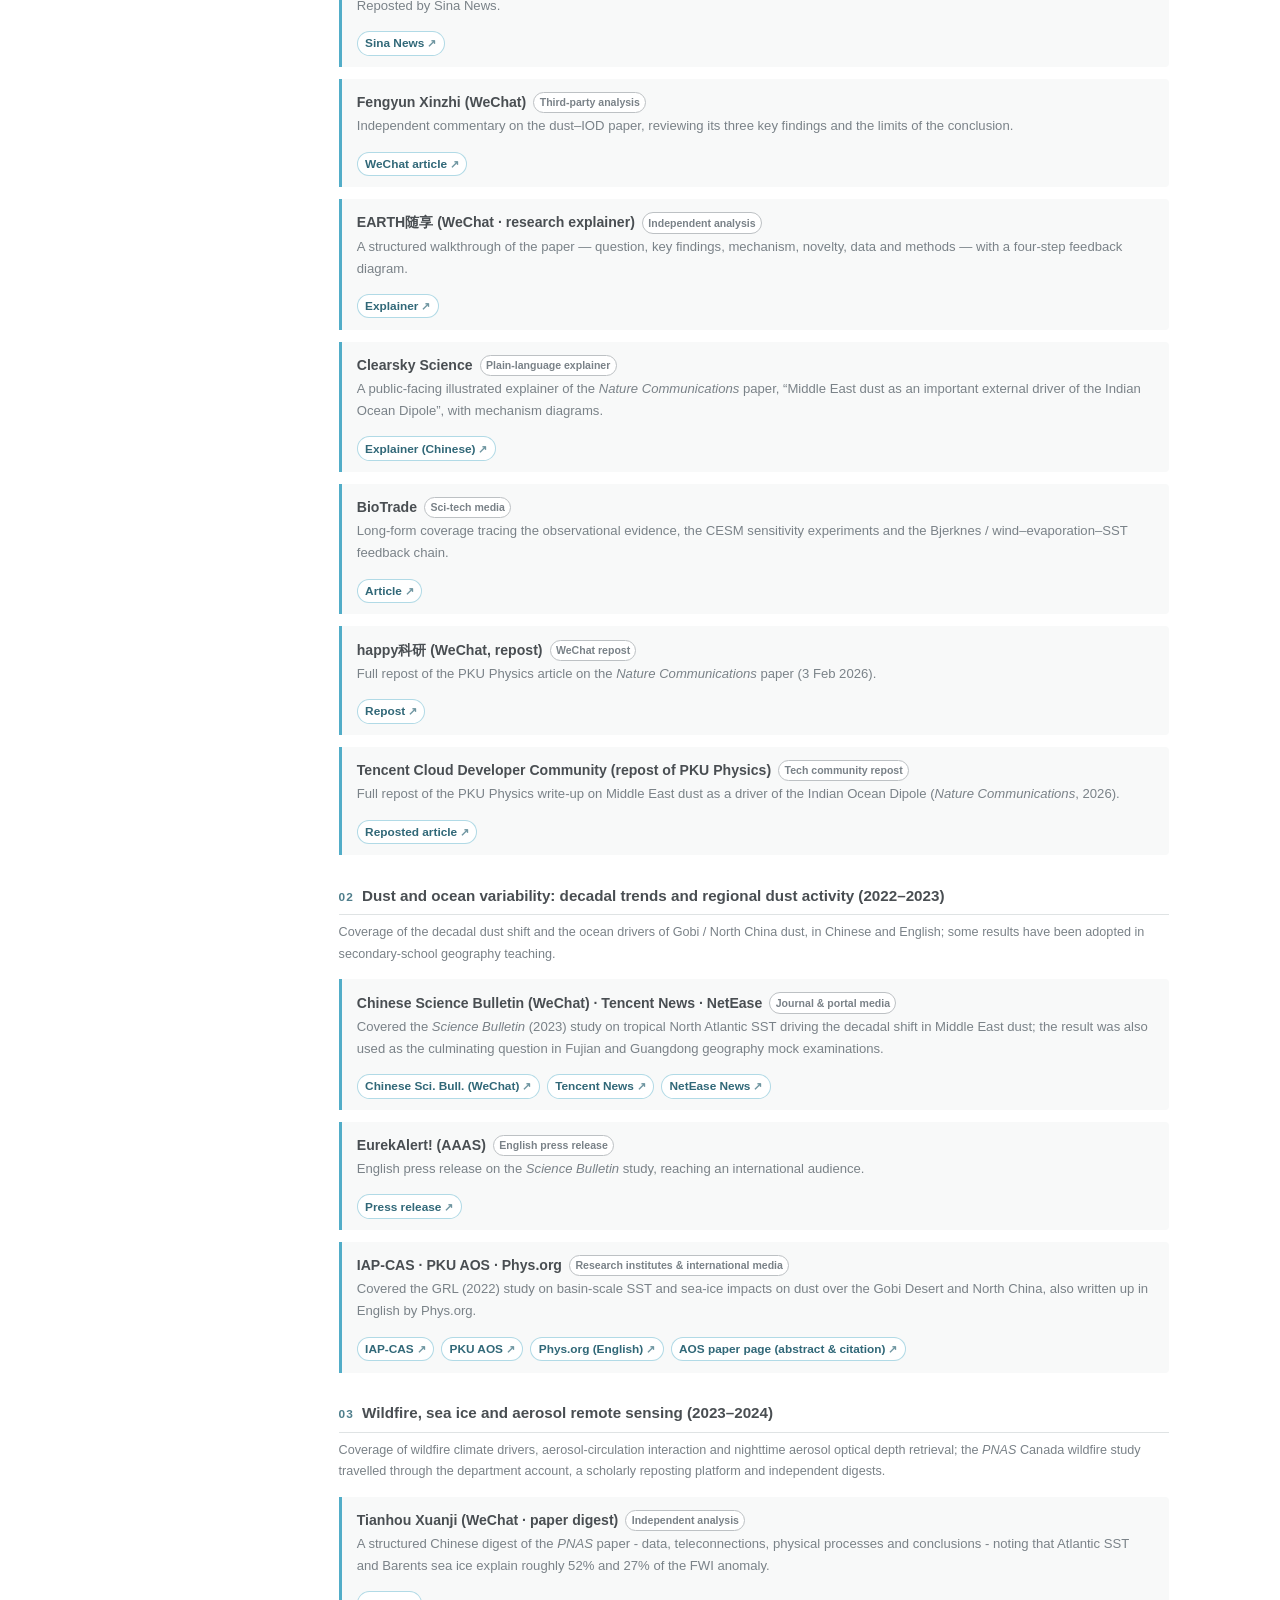
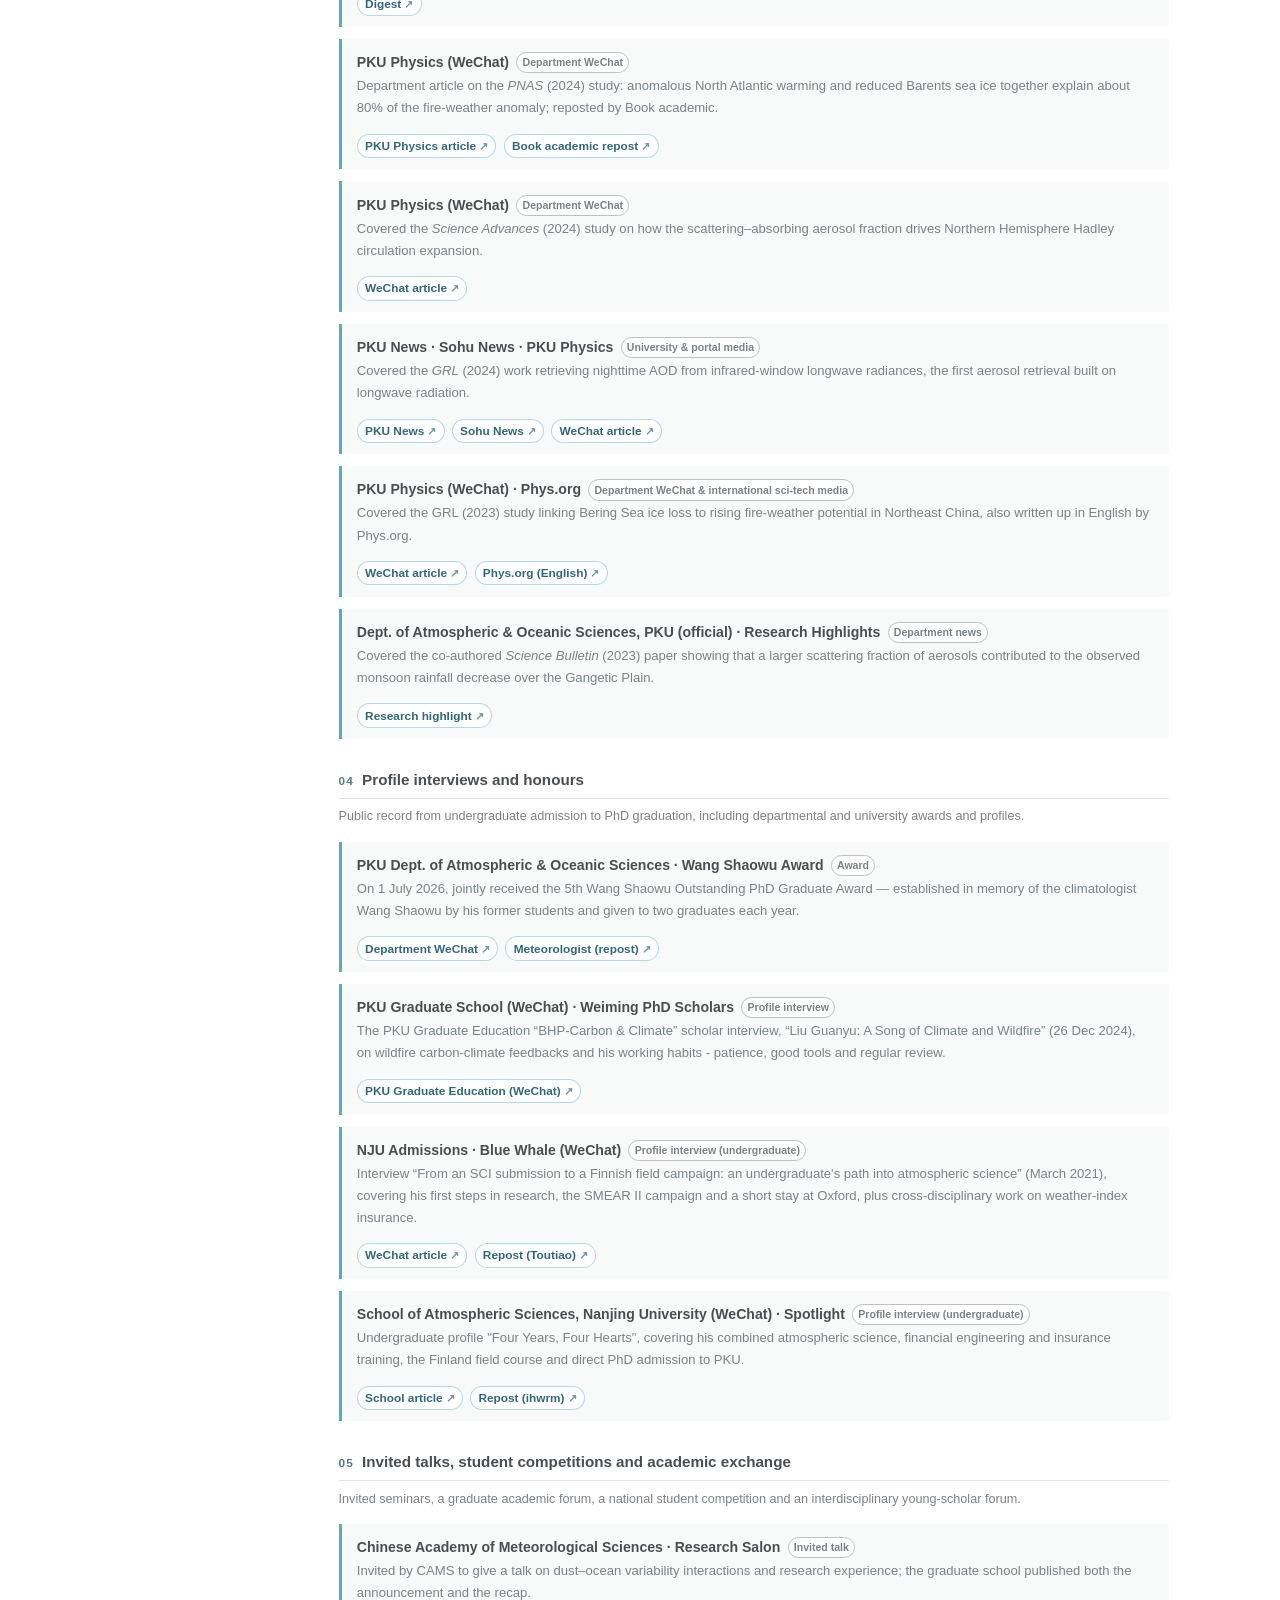
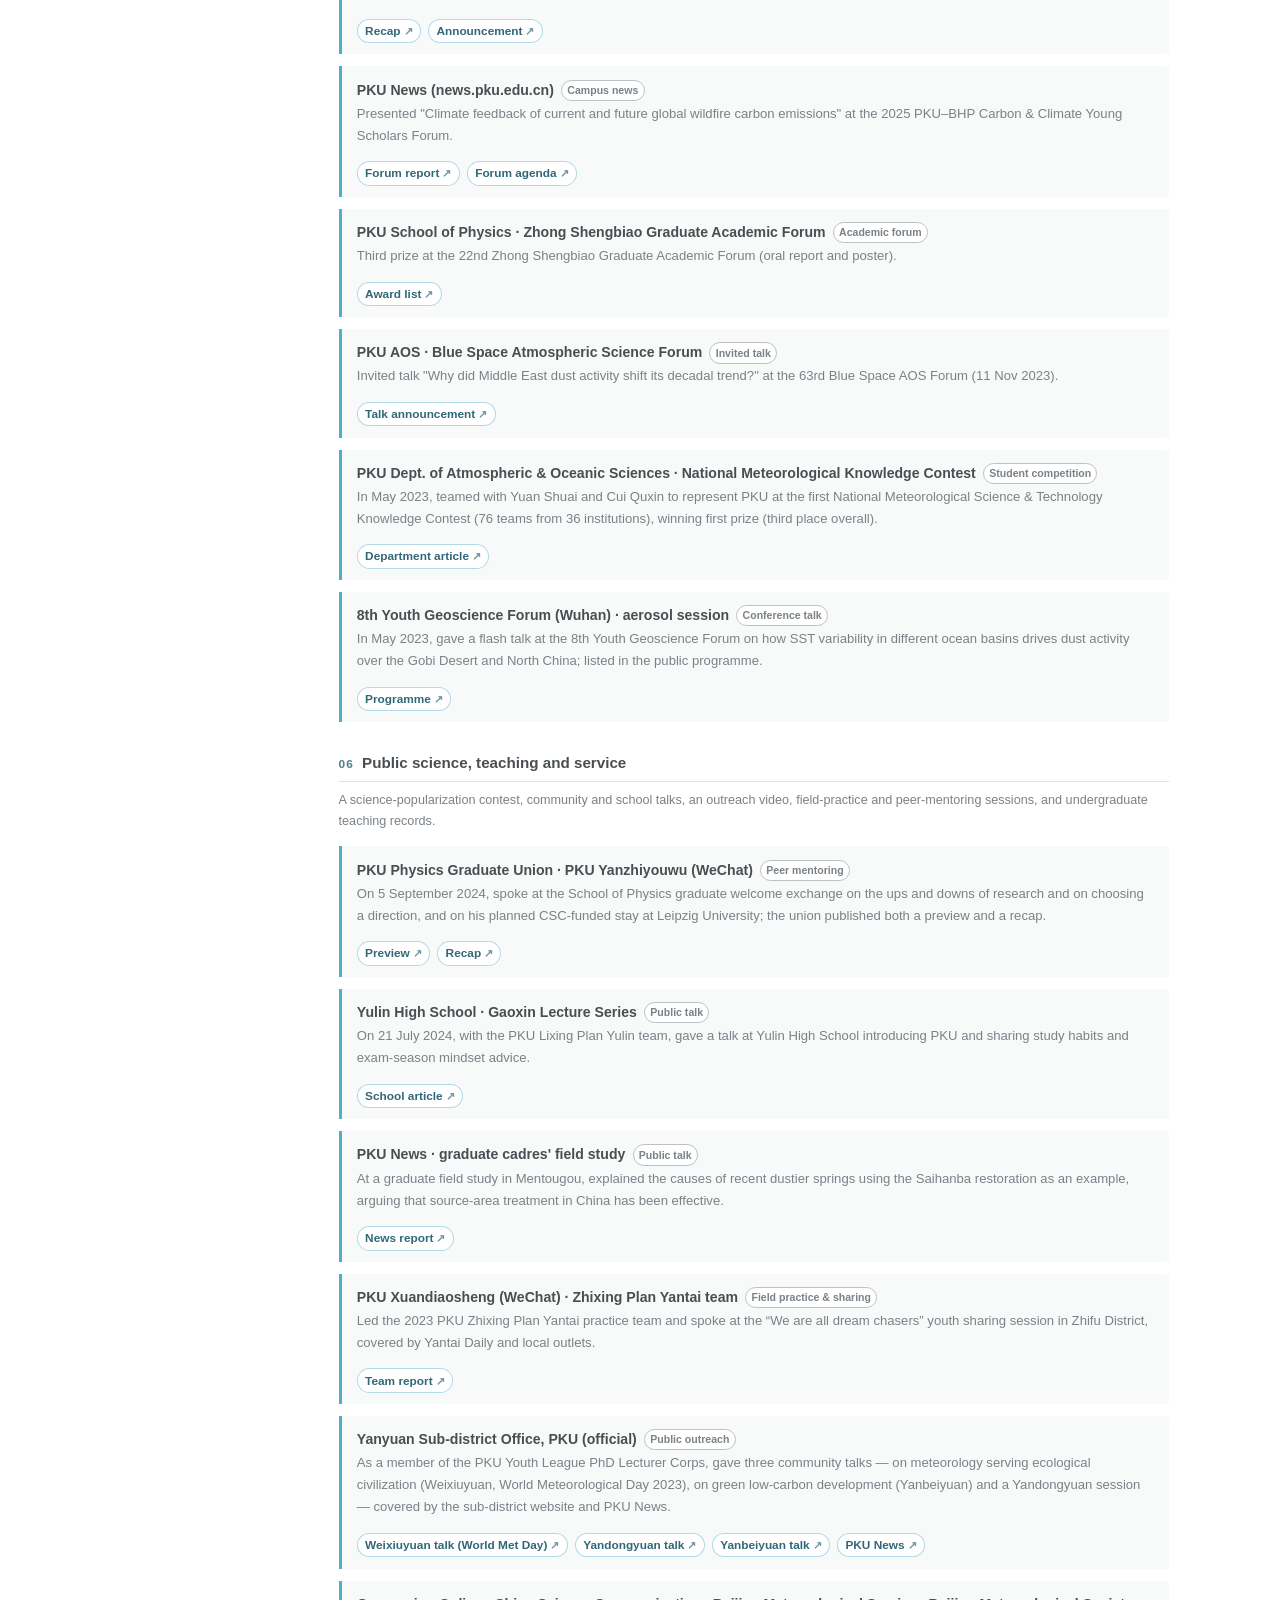
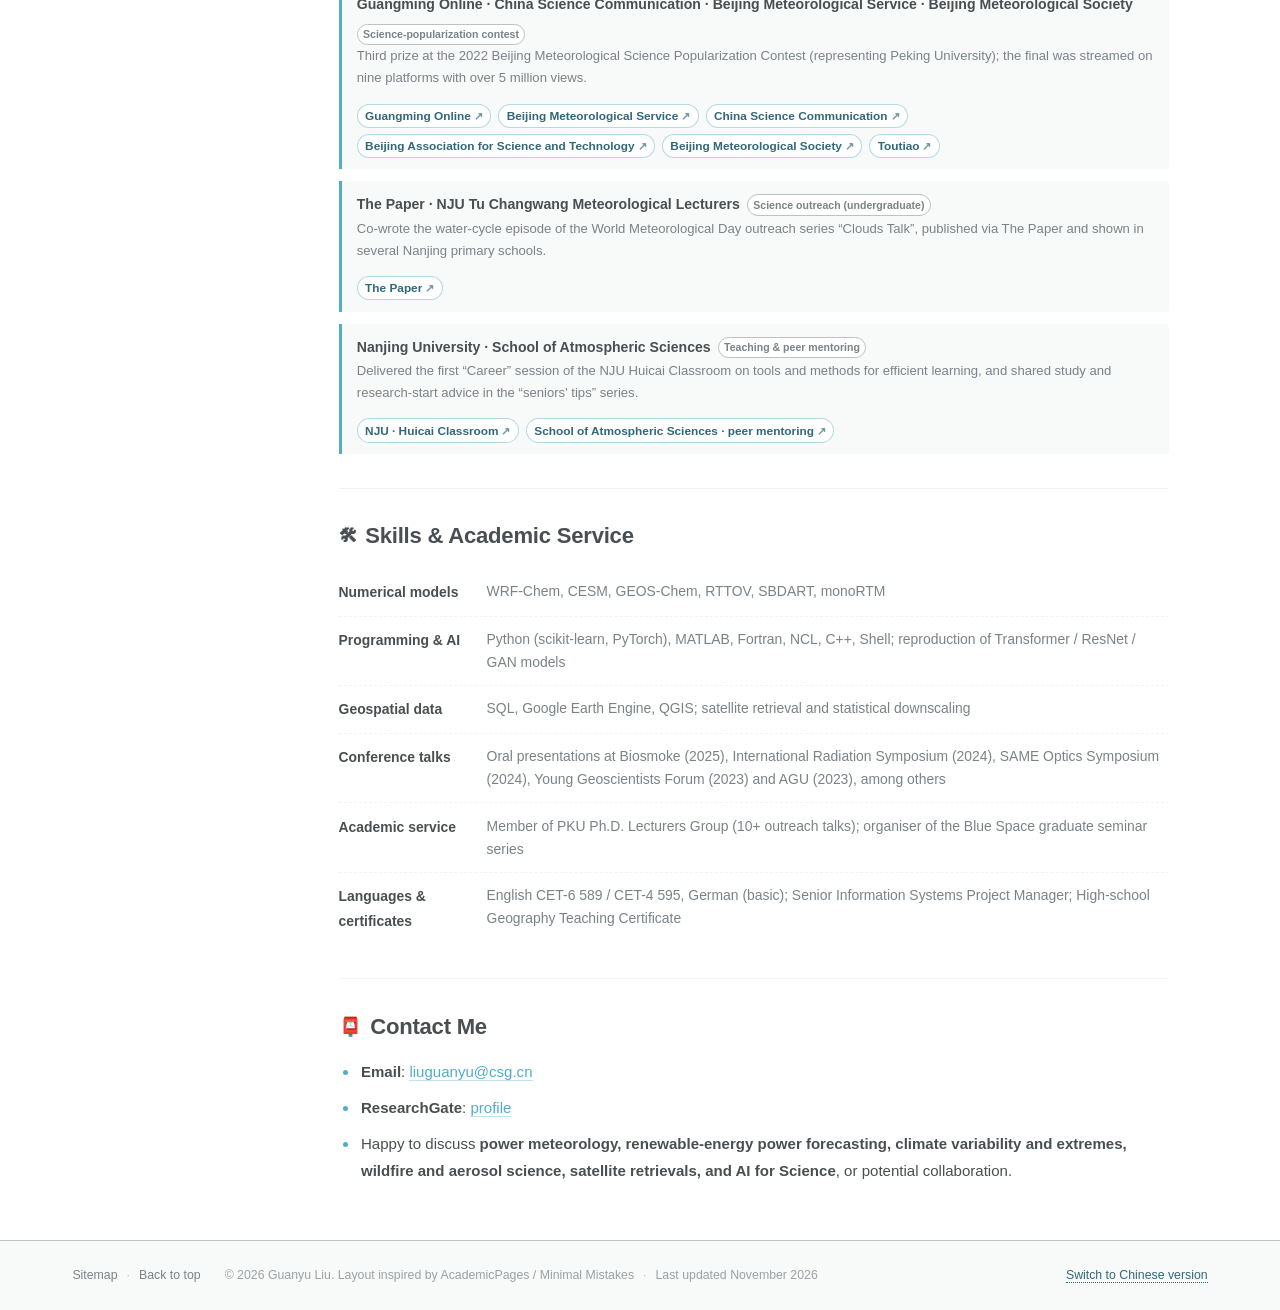
==== commit f23e6645: "Media coverage 36 cards / 60 links: add 6 cards since 30-card version - PNAS Canada wildfire cluster" ====
--- a/en.html
+++ b/en.html
@@ -597,7 +597,7 @@
             <li class="press__item">
               <div class="press__head"><span class="press__source">PKU News (news.pku.edu.cn)</span><span class="press__tag">Campus news</span></div>
               <p class="press__desc">Presented &quot;Climate feedback of current and future global wildfire carbon emissions&quot; at the 2025 PKU–BHP Carbon &amp; Climate Young Scholars Forum.</p>
-              <div class="press__links"><a class="press__link" href="https://news.pku.edu.cn/info/7921/2767181.htm" target="_blank" rel="noopener noreferrer">Forum report</a></div>
+              <div class="press__links"><a class="press__link" href="https://news.pku.edu.cn/info/7921/2767181.htm" target="_blank" rel="noopener noreferrer">Forum report</a><a class="press__link" href="https://news.pku.edu.cn/info/3001/2651561.htm" target="_blank" rel="noopener noreferrer">Forum agenda</a></div>
             </li>
             <li class="press__item">
               <div class="press__head"><span class="press__source">PKU School of Physics · Zhong Shengbiao Graduate Academic Forum</span><span class="press__tag">Academic forum</span></div>
@@ -613,6 +613,11 @@
               <div class="press__head"><span class="press__source">PKU Dept. of Atmospheric &amp; Oceanic Sciences · National Meteorological Knowledge Contest</span><span class="press__tag">Student competition</span></div>
               <p class="press__desc">In May 2023, teamed with Yuan Shuai and Cui Quxin to represent PKU at the first National Meteorological Science &amp; Technology Knowledge Contest (76 teams from 36 institutions), winning first prize (third place overall).</p>
               <div class="press__links"><a class="press__link" href="https://mp.weixin.qq.com/s/Tz89aBhEgAX4jf_UZT1lOQ" target="_blank" rel="noopener noreferrer">Department article</a></div>
+            </li>
+            <li class="press__item">
+              <div class="press__head"><span class="press__source">8th Youth Geoscience Forum (Wuhan) · aerosol session</span><span class="press__tag">Conference talk</span></div>
+              <p class="press__desc">In May 2023, gave a flash talk at the 8th Youth Geoscience Forum on how SST variability in different ocean basins drives dust activity over the Gobi Desert and North China; listed in the public programme.</p>
+              <div class="press__links"><a class="press__link" href="https://www.aconf.cn/conf_186290/timetable/session/193245/day/2.html" target="_blank" rel="noopener noreferrer">Programme</a></div>
             </li>
           </ul>
         </div>
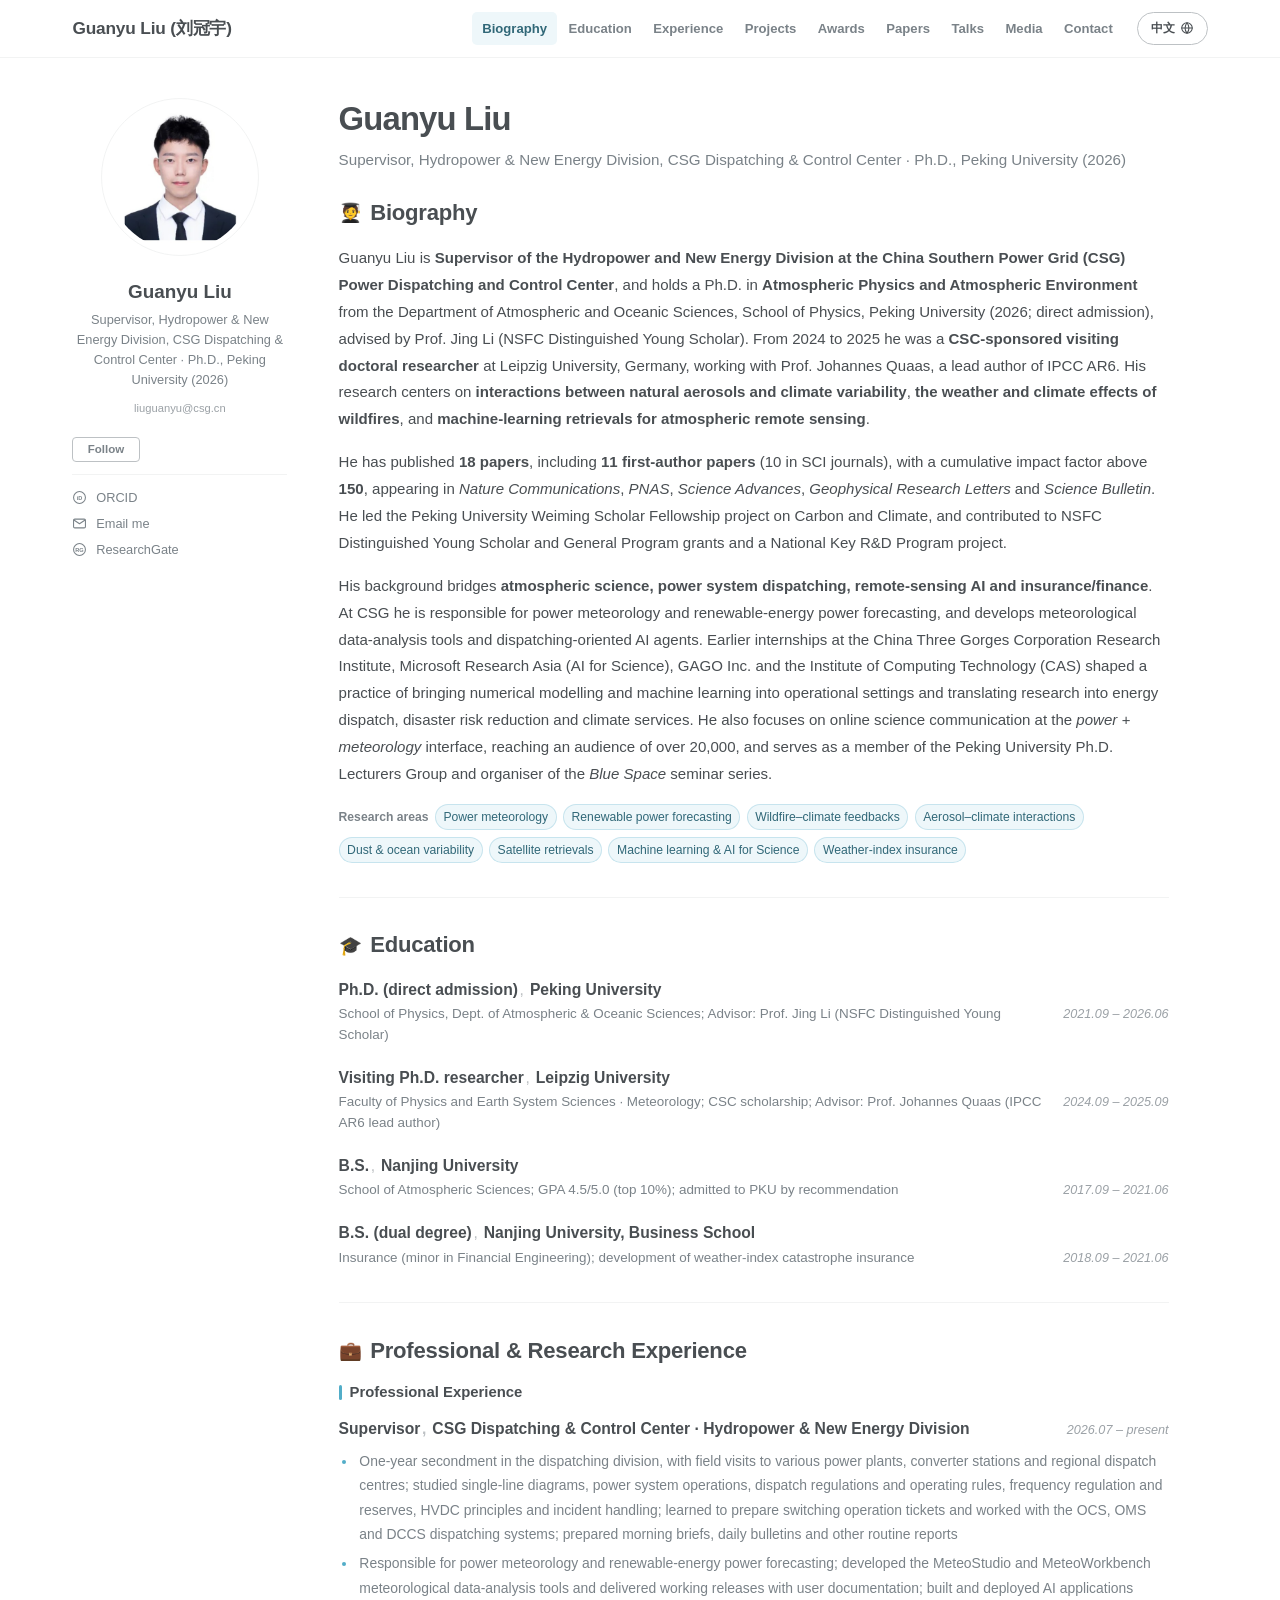
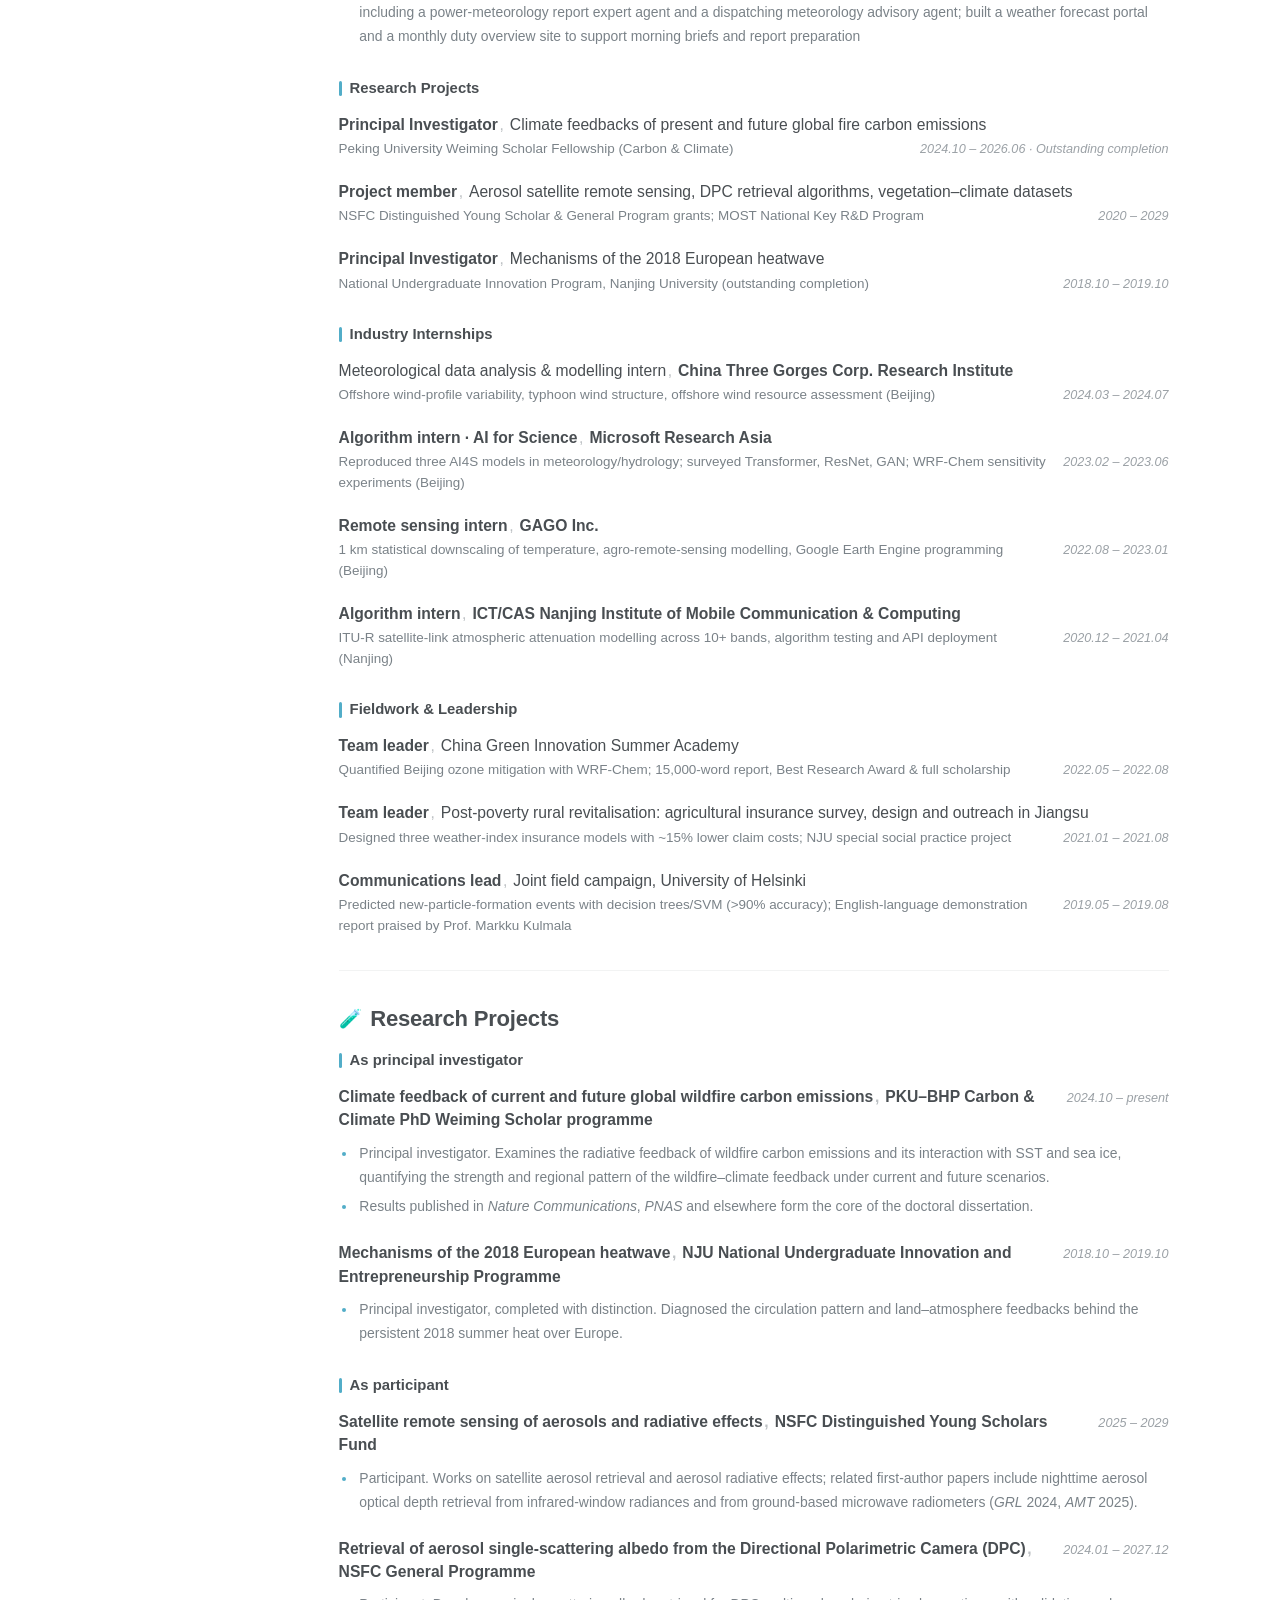
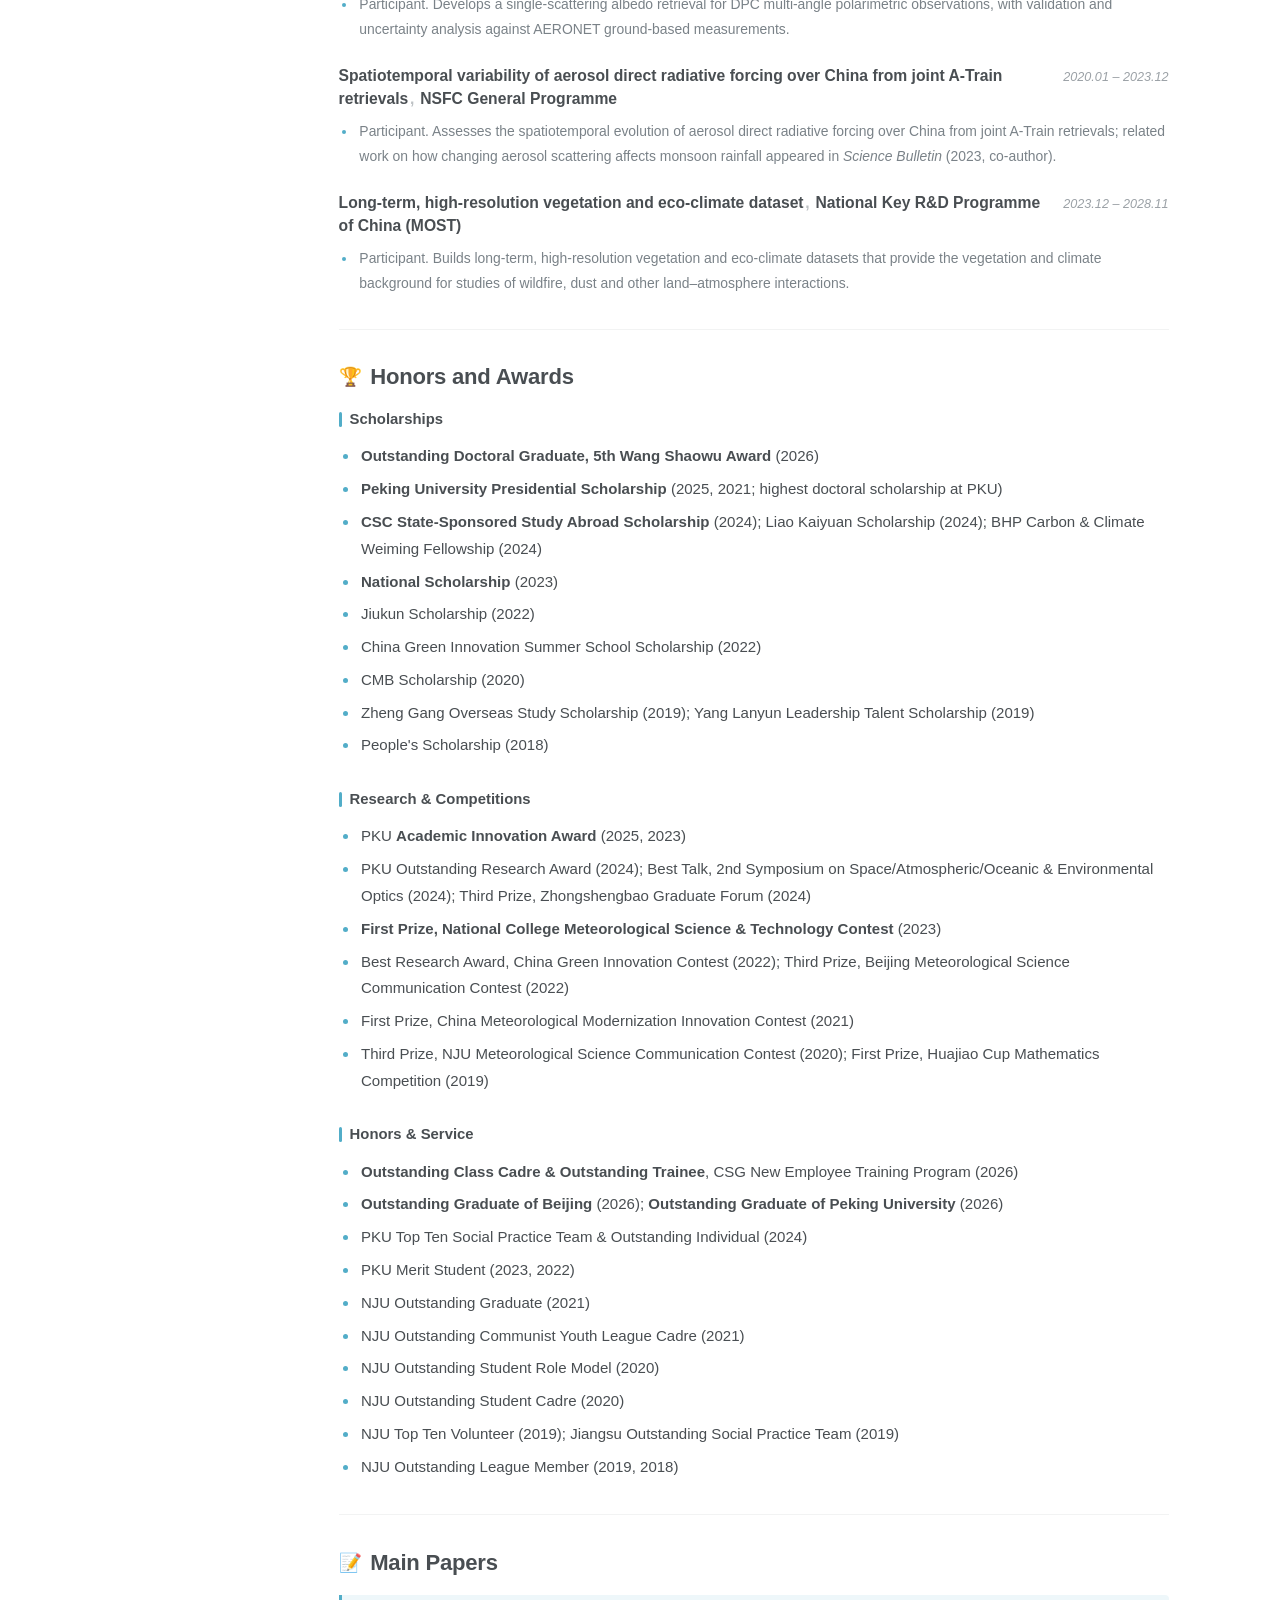
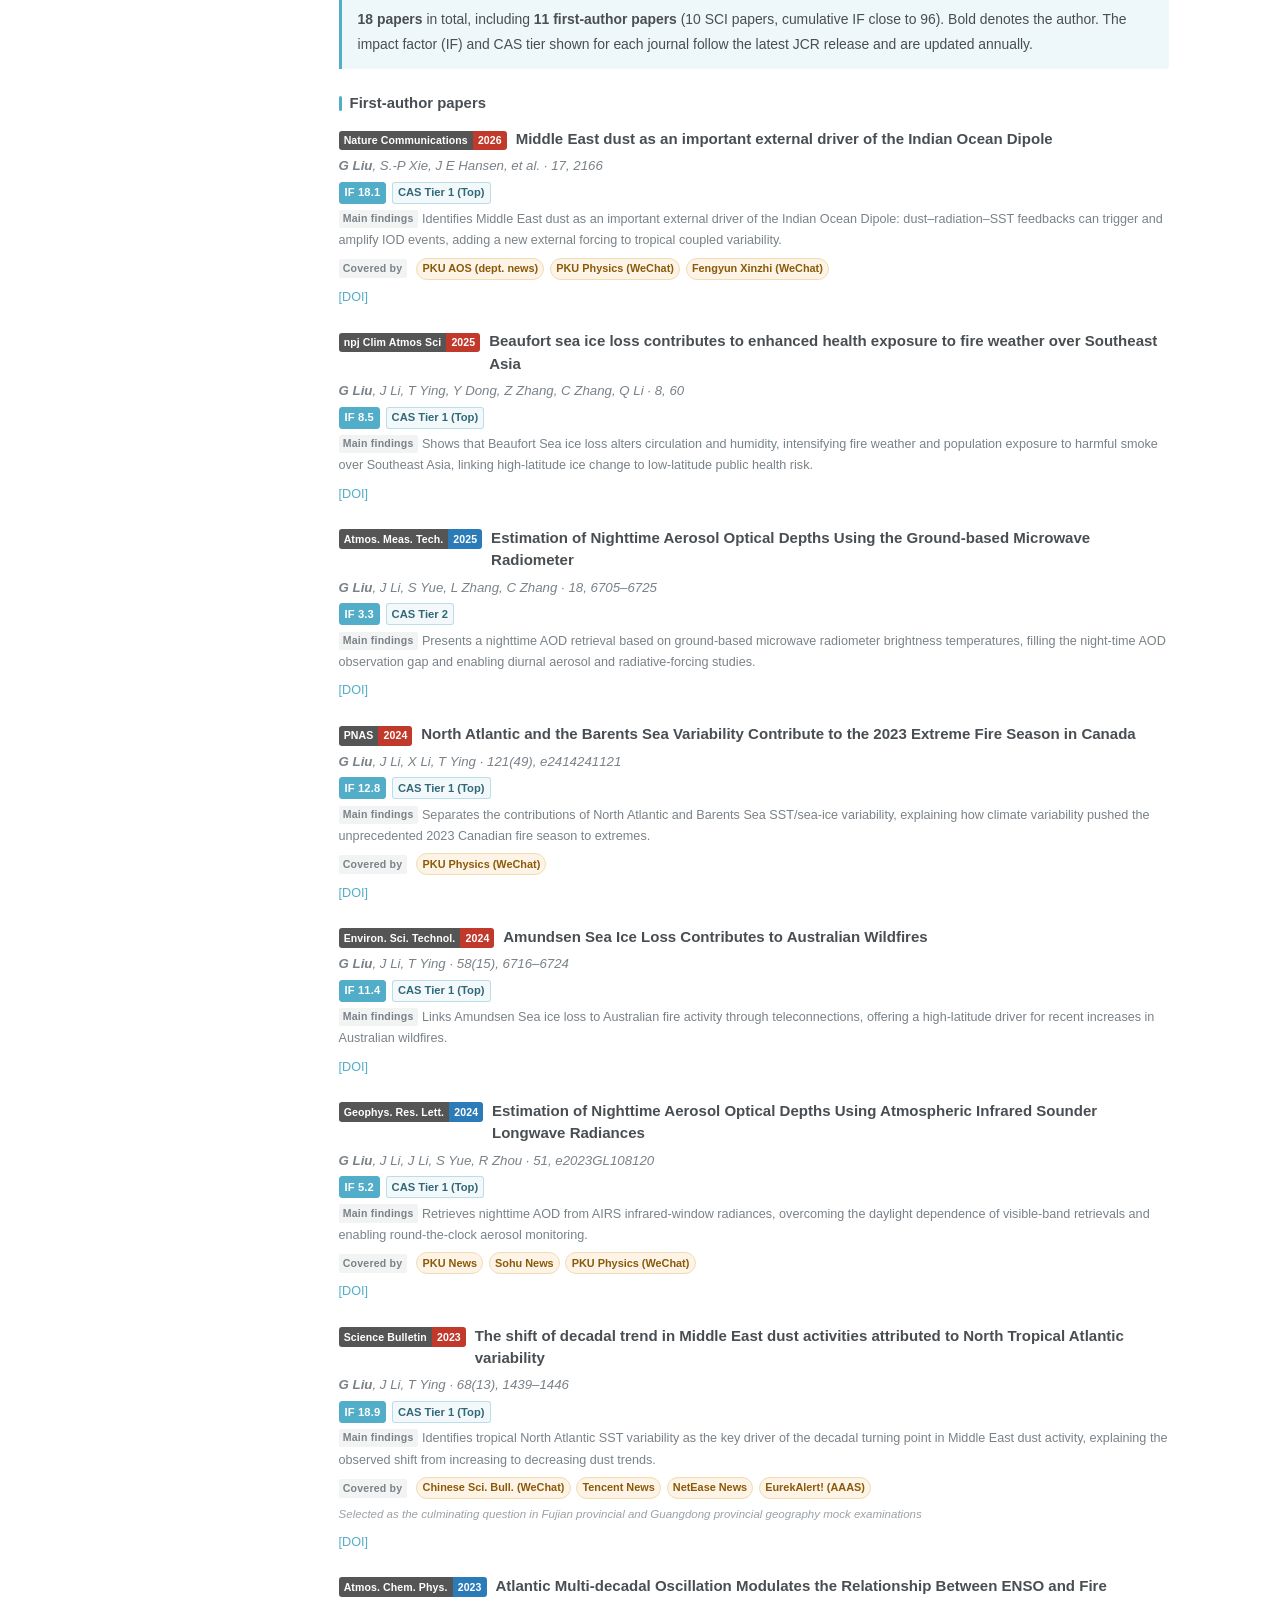
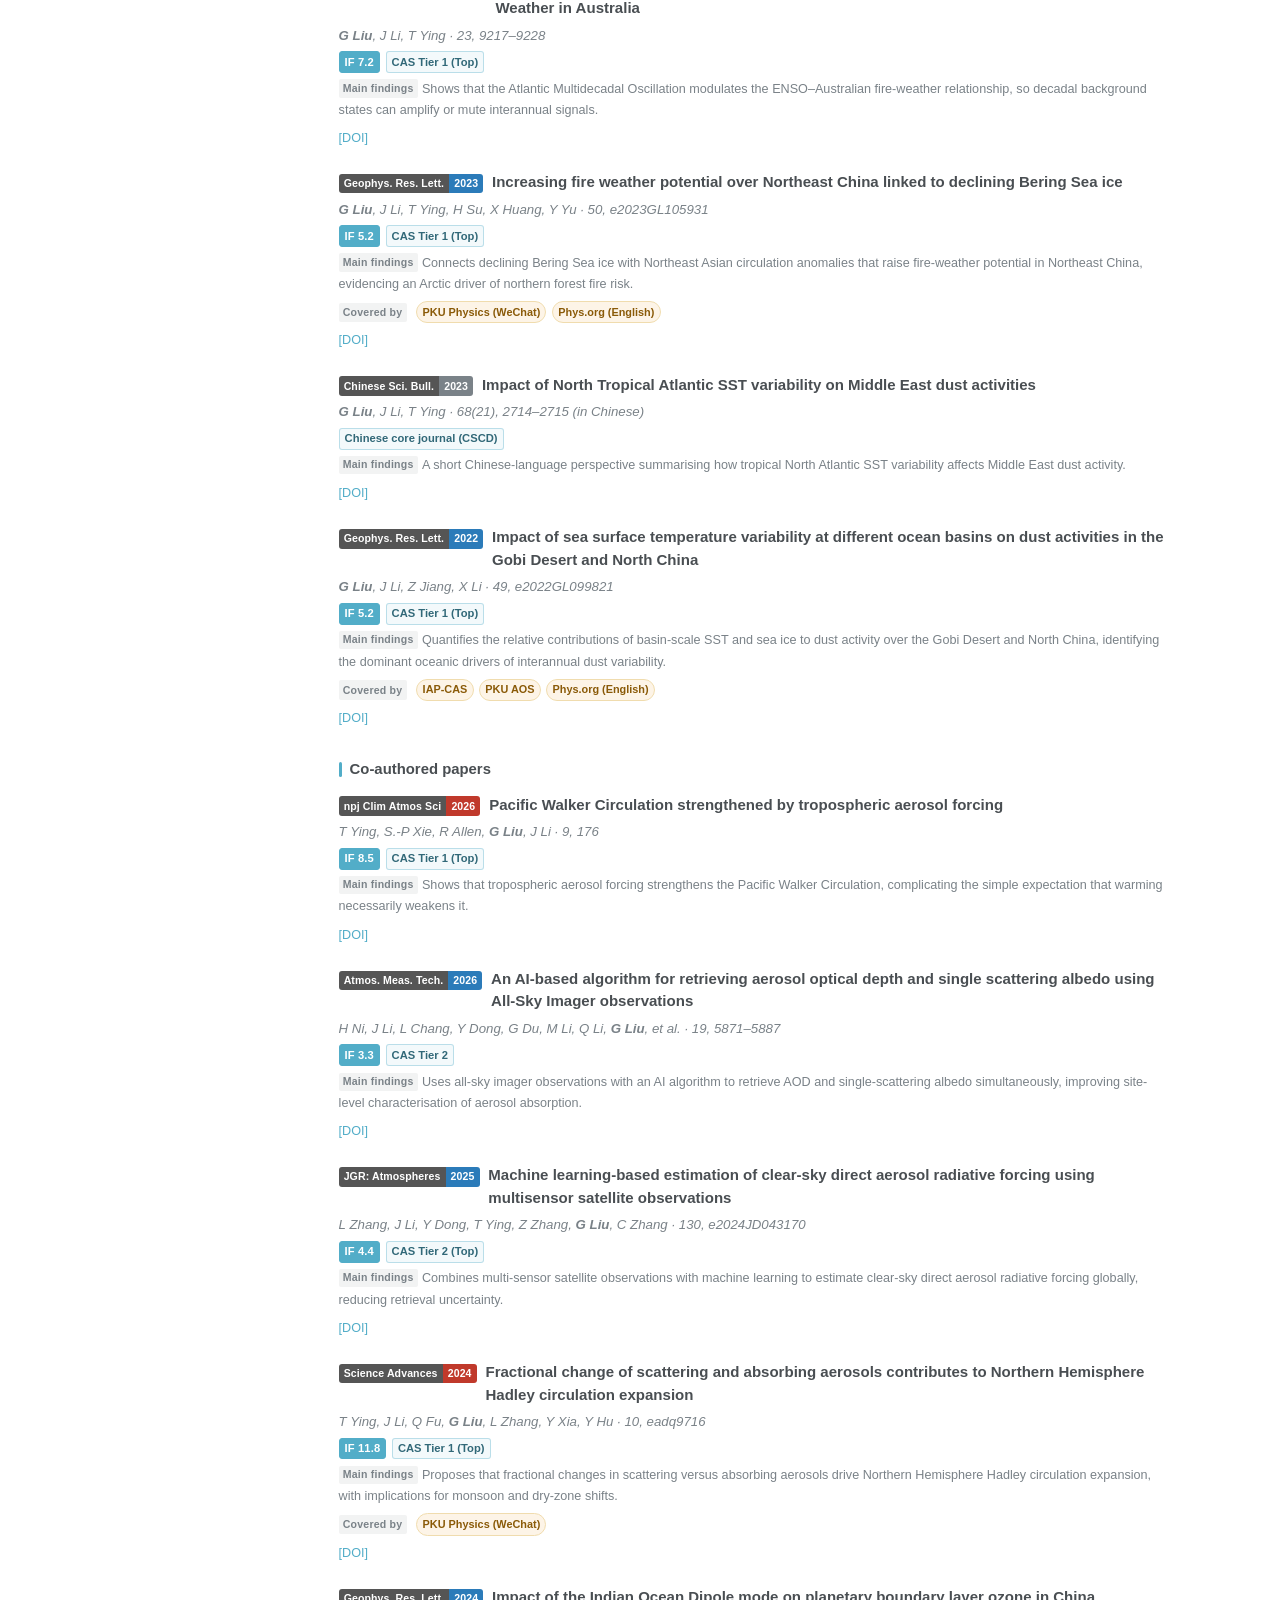
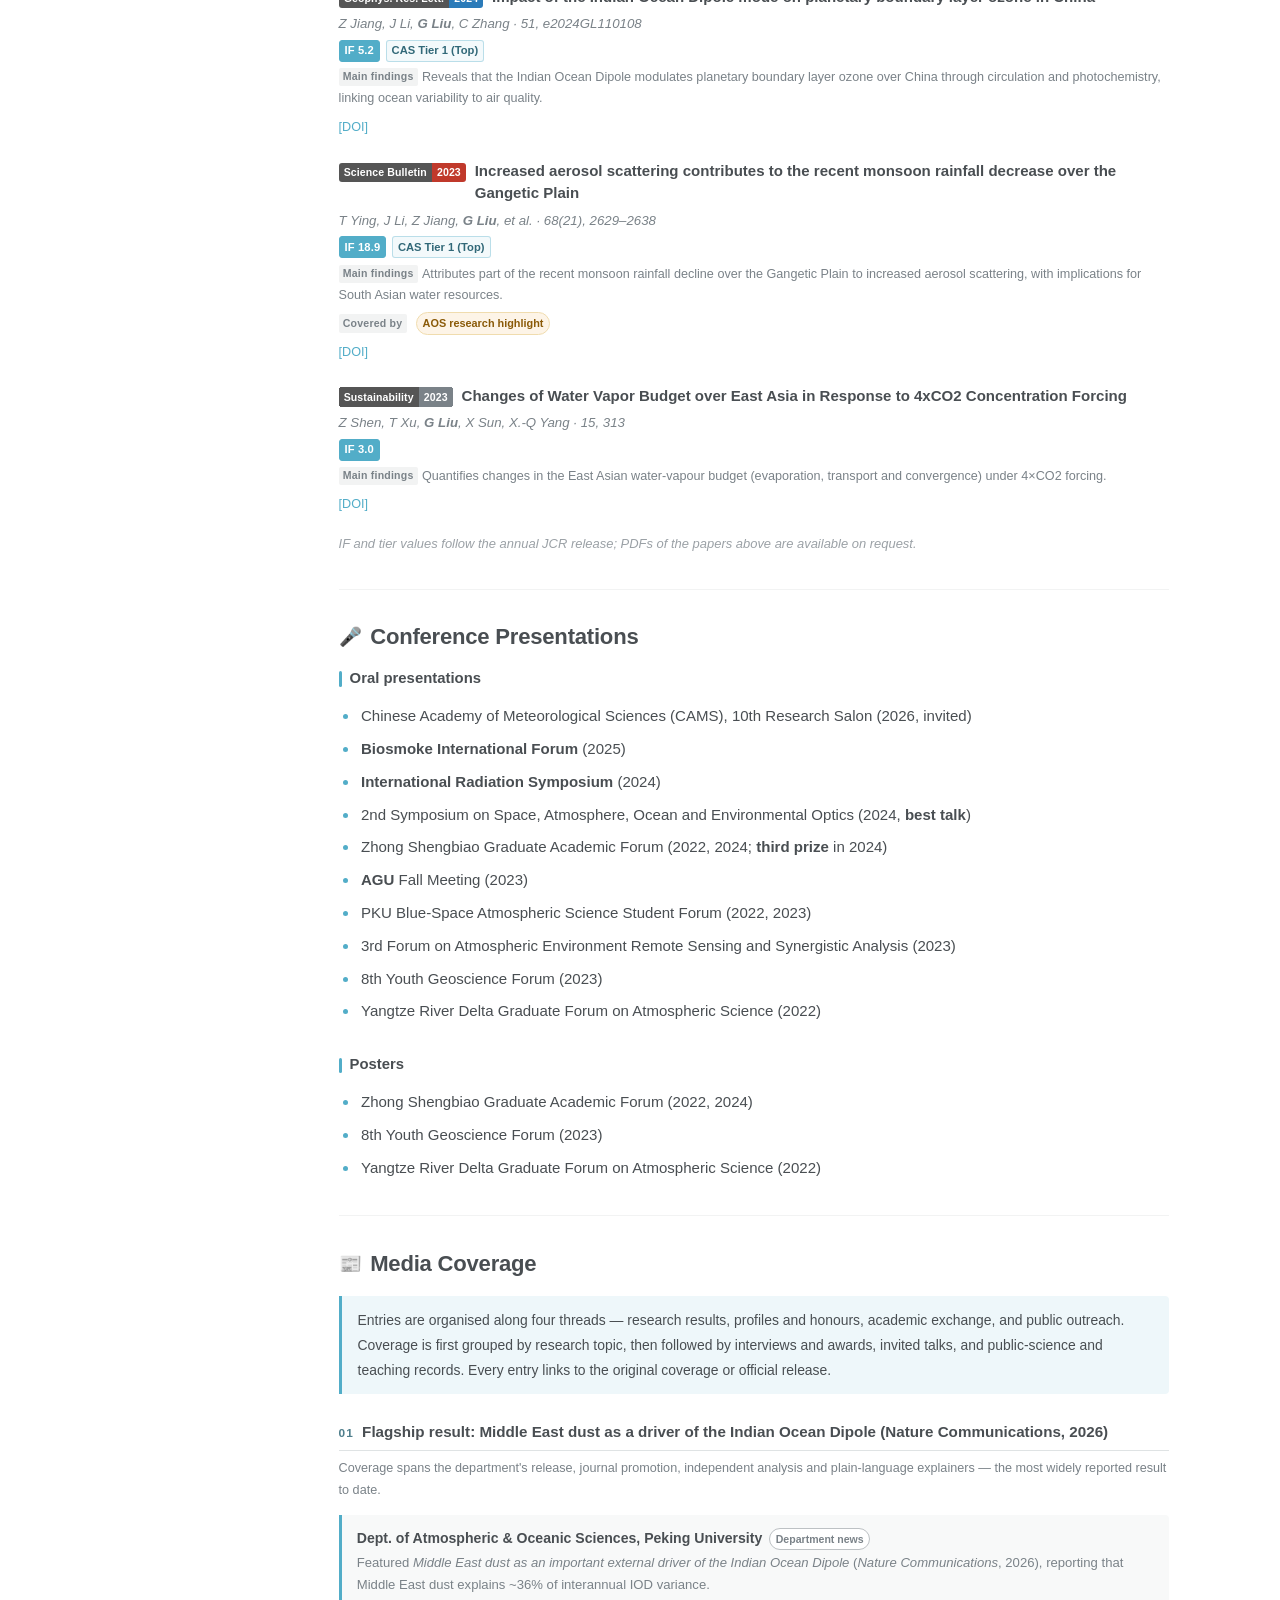
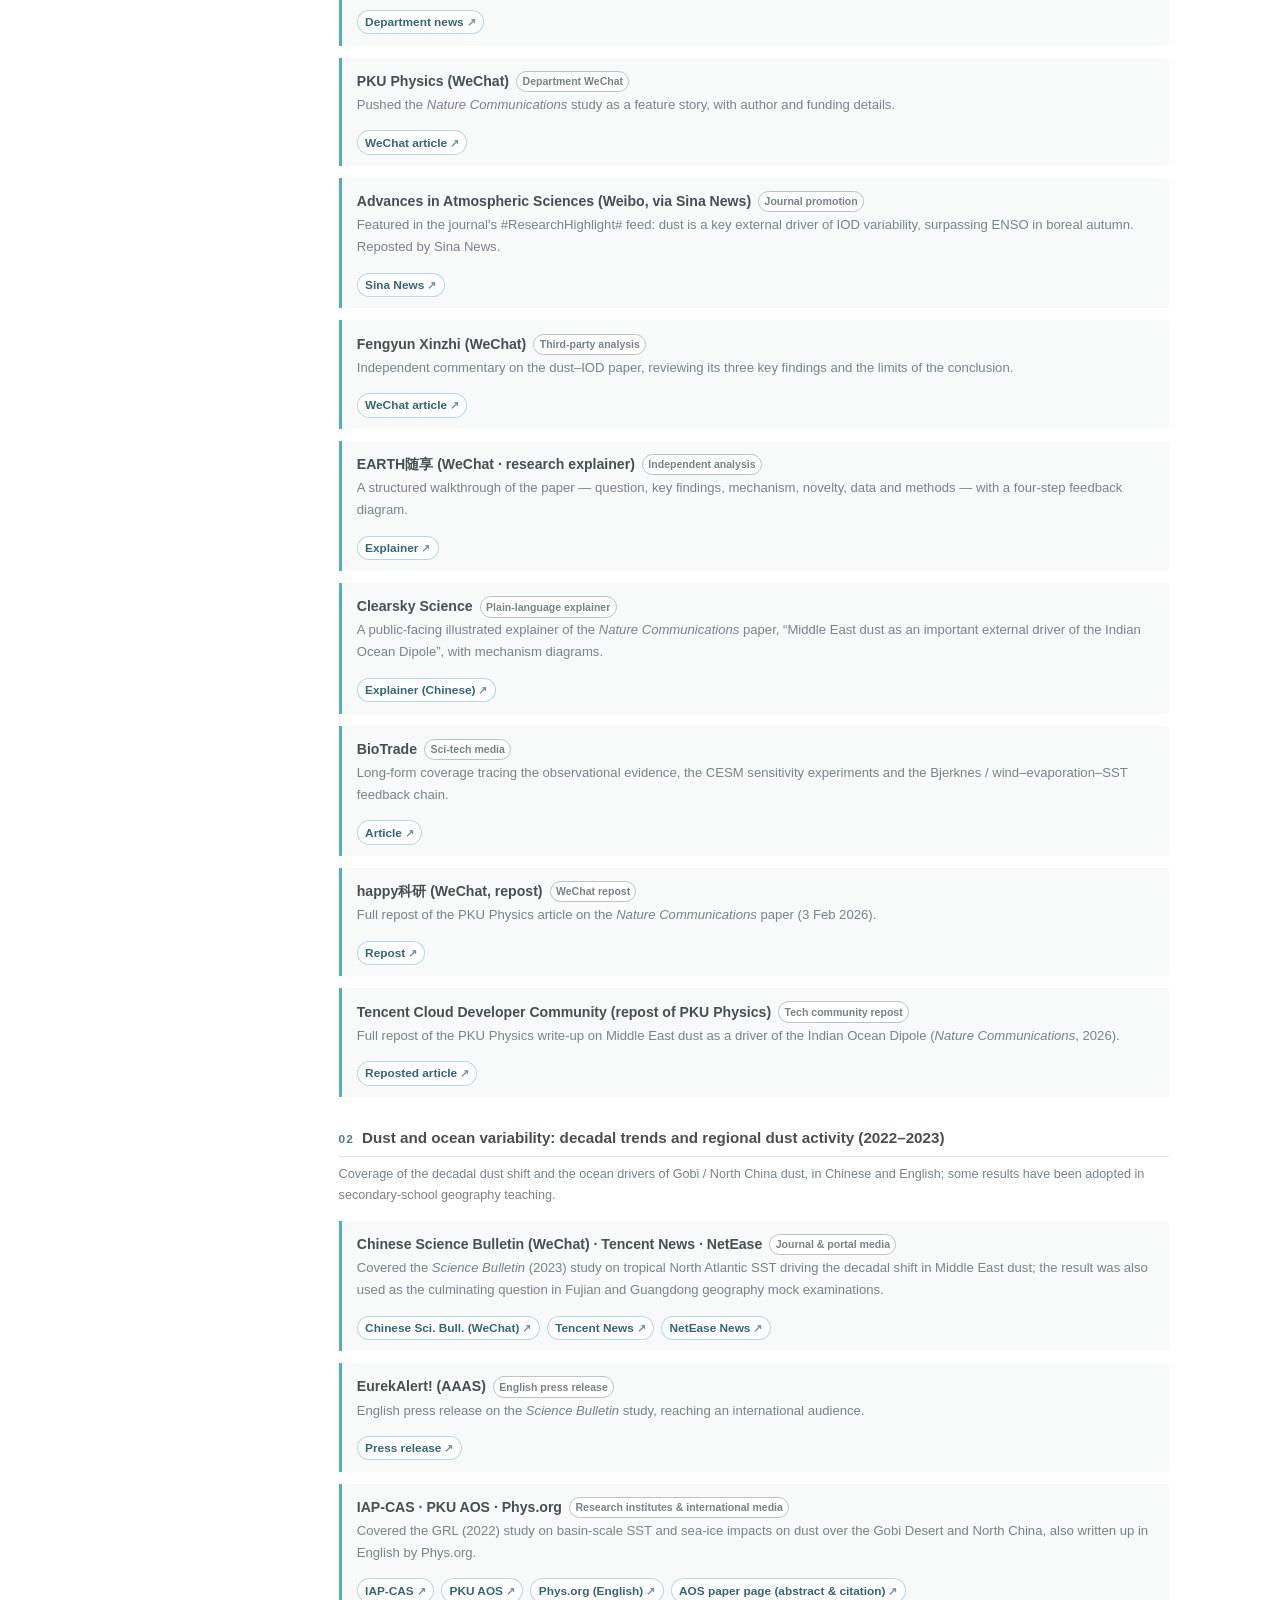
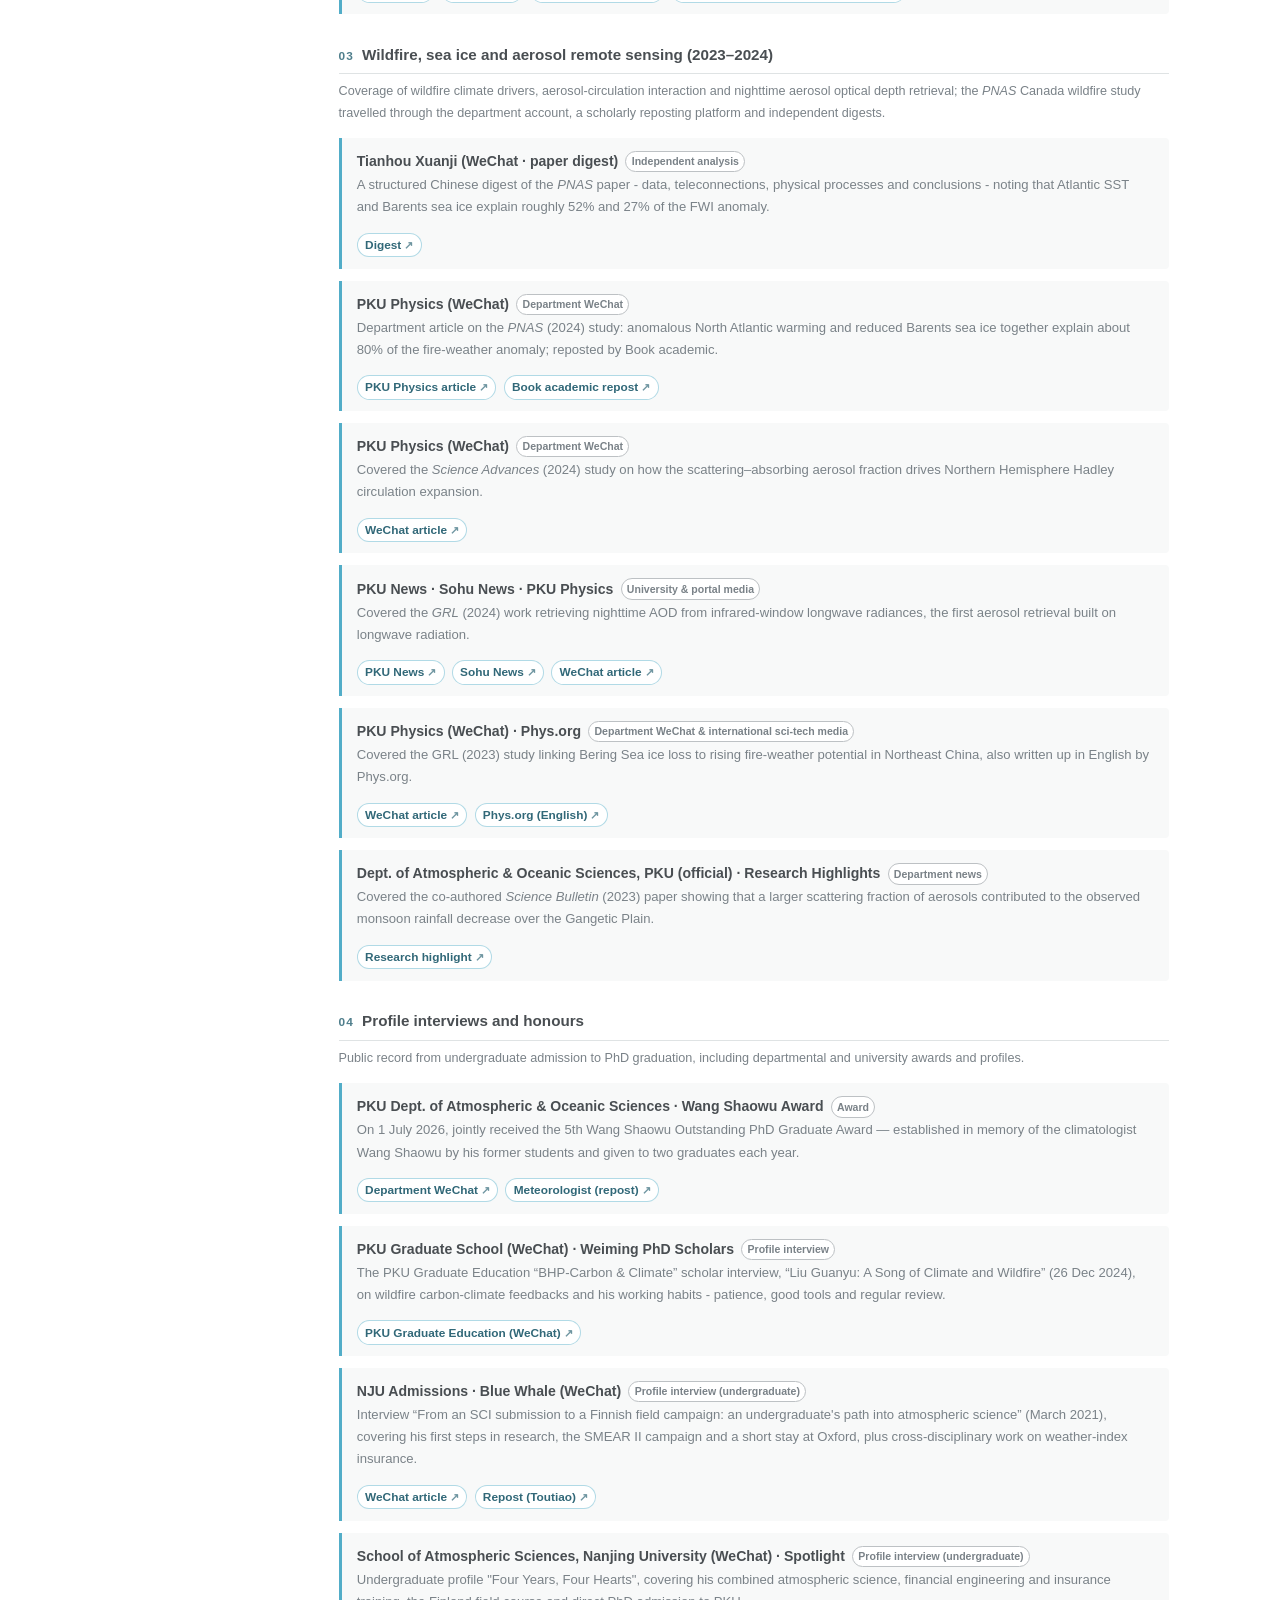
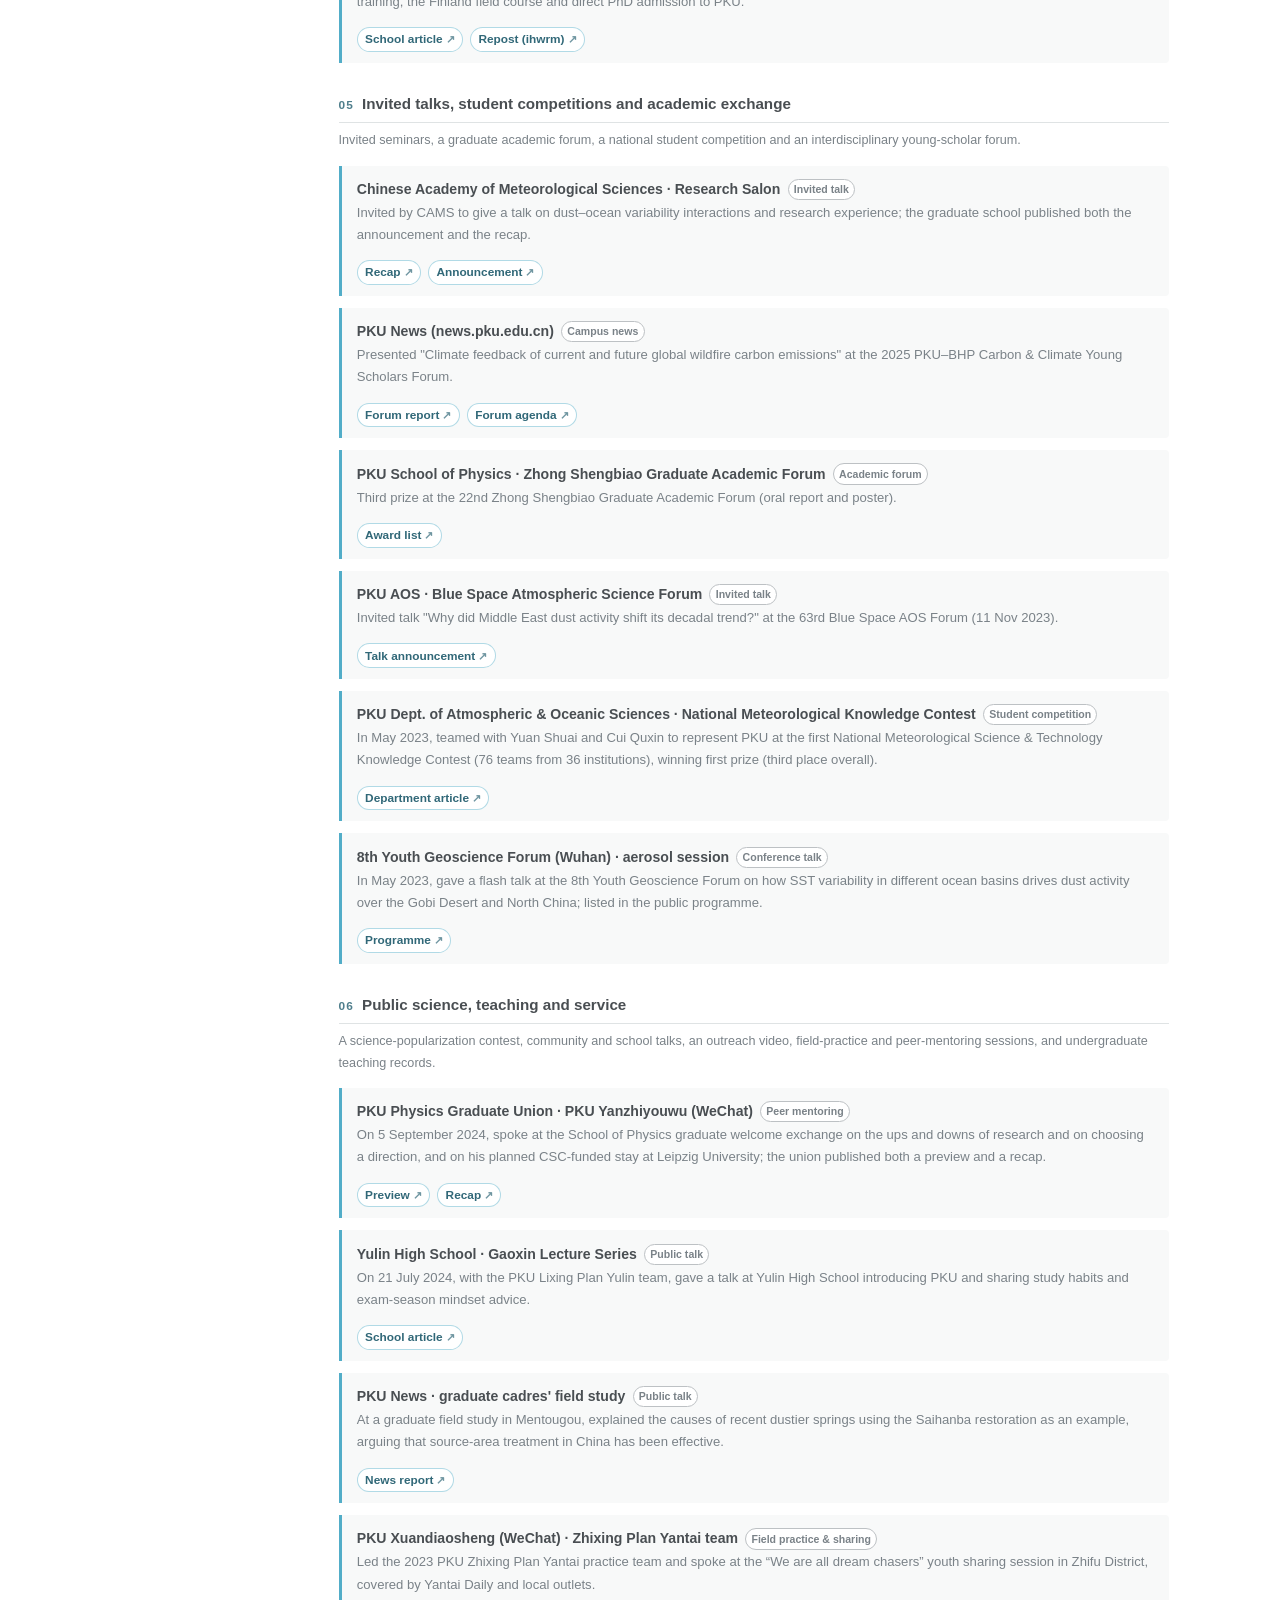
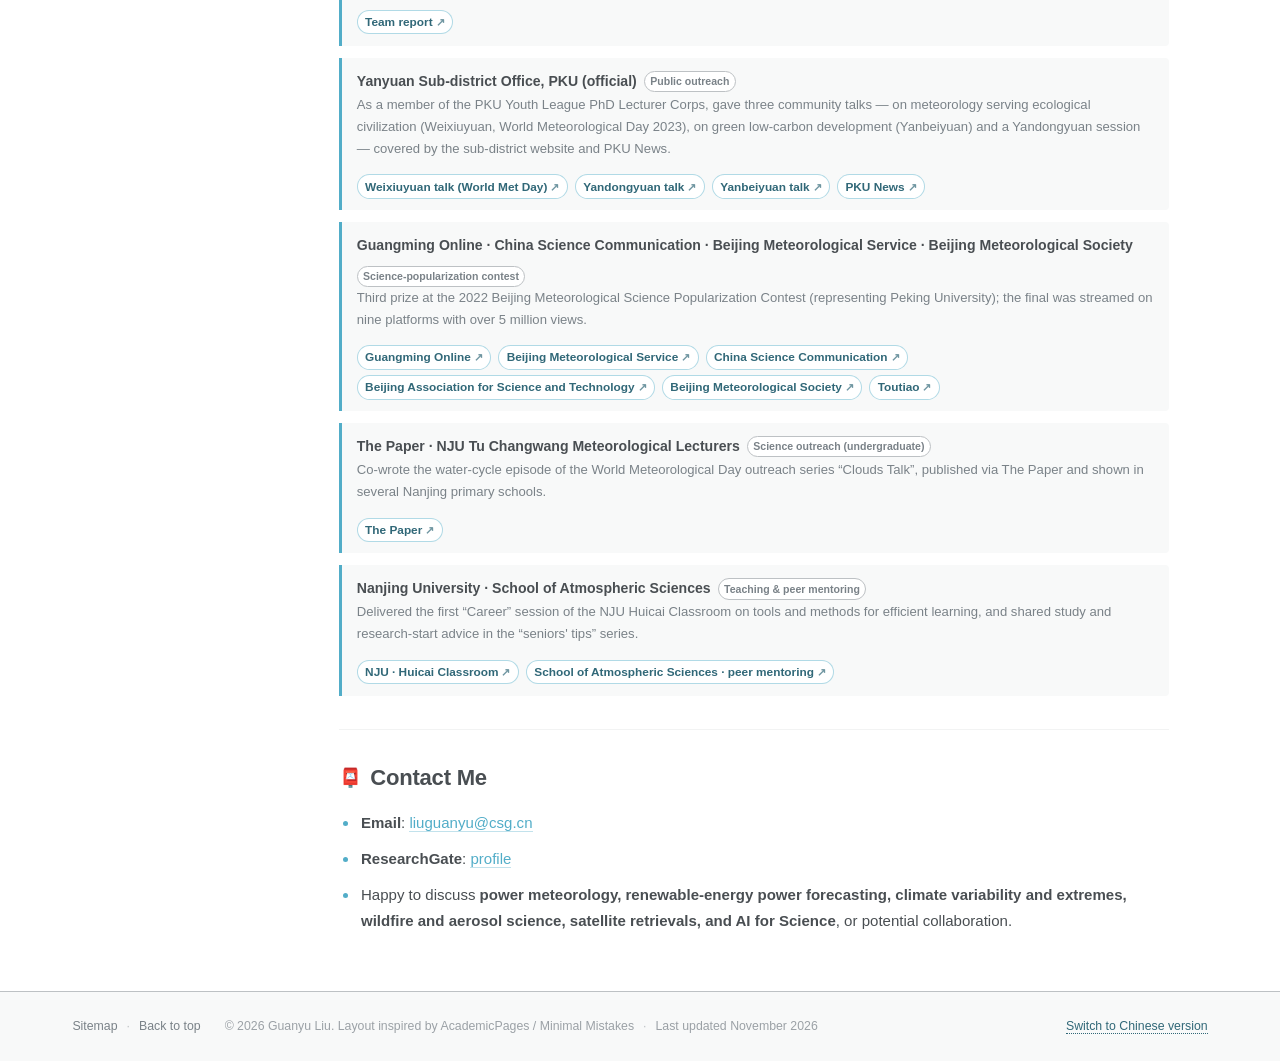
==== commit 1460cd6f: "Add research projects section, expand awards, replace skills with talks - New "Research Projects" se" ====
--- a/en.html
+++ b/en.html
@@ -45,10 +45,11 @@
               <li class="masthead__menu-item"><a href="#biography">Biography</a></li>
               <li class="masthead__menu-item"><a href="#education">Education</a></li>
               <li class="masthead__menu-item"><a href="#experience">Experience</a></li>
+              <li class="masthead__menu-item"><a href="#projects">Projects</a></li>
               <li class="masthead__menu-item"><a href="#awards">Awards</a></li>
               <li class="masthead__menu-item"><a href="#papers">Papers</a></li>
+              <li class="masthead__menu-item"><a href="#talks">Talks</a></li>
               <li class="masthead__menu-item"><a href="#media">Media</a></li>
-              <li class="masthead__menu-item"><a href="#skills">Skills</a></li>
               <li class="masthead__menu-item"><a href="#contact">Contact</a></li>
       </ul>
       <a class="lang-switch" href="index.html" data-langlink title="Switch to Chinese version">
@@ -196,6 +197,73 @@
           </div>
         </section>
         <hr class="section-divider">
+        <section class="content-section" id="projects">
+          <h1 class="section-title"><span class="section-emoji" aria-hidden="true">🧪</span>Research Projects<a class="section-anchor" href="#projects" aria-label="Link to this section">#</a></h1>
+          <div class="section-body">
+                    <div class="entry-group">
+            <h3 class="group-title"><span class="group-title__bar"></span>As principal investigator</h3>
+                      <div class="entry entry--work">
+            <div class="entry__head entry__head--work">
+              <span class="entry__headline">Climate feedback of current and future global wildfire carbon emissions<span class="entry__sep">, </span>PKU–BHP Carbon &amp; Climate PhD Weiming Scholar programme</span>
+              <em class="entry__date">2024.10 – present</em>
+            </div>
+            <ul class="entry__bullets">
+              <li>Principal investigator. Examines the radiative feedback of wildfire carbon emissions and its interaction with SST and sea ice, quantifying the strength and regional pattern of the wildfire–climate feedback under current and future scenarios.</li>
+              <li>Results published in <em>Nature Communications</em>, <em>PNAS</em> and elsewhere form the core of the doctoral dissertation.</li>
+            </ul>
+          </div>
+                      <div class="entry entry--work">
+            <div class="entry__head entry__head--work">
+              <span class="entry__headline">Mechanisms of the 2018 European heatwave<span class="entry__sep">, </span>NJU National Undergraduate Innovation and Entrepreneurship Programme</span>
+              <em class="entry__date">2018.10 – 2019.10</em>
+            </div>
+            <ul class="entry__bullets">
+              <li>Principal investigator, completed with distinction. Diagnosed the circulation pattern and land–atmosphere feedbacks behind the persistent 2018 summer heat over Europe.</li>
+            </ul>
+          </div>
+          </div>
+                    <div class="entry-group">
+            <h3 class="group-title"><span class="group-title__bar"></span>As participant</h3>
+                      <div class="entry entry--work">
+            <div class="entry__head entry__head--work">
+              <span class="entry__headline">Satellite remote sensing of aerosols and radiative effects<span class="entry__sep">, </span>NSFC Distinguished Young Scholars Fund</span>
+              <em class="entry__date">2025 – 2029</em>
+            </div>
+            <ul class="entry__bullets">
+              <li>Participant. Works on satellite aerosol retrieval and aerosol radiative effects; related first-author papers include nighttime aerosol optical depth retrieval from infrared-window radiances and from ground-based microwave radiometers (<em>GRL</em> 2024, <em>AMT</em> 2025).</li>
+            </ul>
+          </div>
+                      <div class="entry entry--work">
+            <div class="entry__head entry__head--work">
+              <span class="entry__headline">Retrieval of aerosol single-scattering albedo from the Directional Polarimetric Camera (DPC)<span class="entry__sep">, </span>NSFC General Programme</span>
+              <em class="entry__date">2024.01 – 2027.12</em>
+            </div>
+            <ul class="entry__bullets">
+              <li>Participant. Develops a single-scattering albedo retrieval for DPC multi-angle polarimetric observations, with validation and uncertainty analysis against AERONET ground-based measurements.</li>
+            </ul>
+          </div>
+                      <div class="entry entry--work">
+            <div class="entry__head entry__head--work">
+              <span class="entry__headline">Spatiotemporal variability of aerosol direct radiative forcing over China from joint A-Train retrievals<span class="entry__sep">, </span>NSFC General Programme</span>
+              <em class="entry__date">2020.01 – 2023.12</em>
+            </div>
+            <ul class="entry__bullets">
+              <li>Participant. Assesses the spatiotemporal evolution of aerosol direct radiative forcing over China from joint A-Train retrievals; related work on how changing aerosol scattering affects monsoon rainfall appeared in <em>Science Bulletin</em> (2023, co-author).</li>
+            </ul>
+          </div>
+                      <div class="entry entry--work">
+            <div class="entry__head entry__head--work">
+              <span class="entry__headline">Long-term, high-resolution vegetation and eco-climate dataset<span class="entry__sep">, </span>National Key R&amp;D Programme of China (MOST)</span>
+              <em class="entry__date">2023.12 – 2028.11</em>
+            </div>
+            <ul class="entry__bullets">
+              <li>Participant. Builds long-term, high-resolution vegetation and eco-climate datasets that provide the vegetation and climate background for studies of wildfire, dust and other land–atmosphere interactions.</li>
+            </ul>
+          </div>
+          </div>
+          </div>
+        </section>
+        <hr class="section-divider">
         <section class="content-section" id="awards">
           <h1 class="section-title"><span class="section-emoji" aria-hidden="true">🏆</span>Honors and Awards<a class="section-anchor" href="#awards" aria-label="Link to this section">#</a></h1>
           <div class="section-body">
@@ -207,7 +275,10 @@
               <li><strong>CSC State-Sponsored Study Abroad Scholarship</strong> (2024); Liao Kaiyuan Scholarship (2024); BHP Carbon &amp; Climate Weiming Fellowship (2024)</li>
               <li><strong>National Scholarship</strong> (2023)</li>
               <li>Jiukun Scholarship (2022)</li>
+              <li>China Green Innovation Summer School Scholarship (2022)</li>
               <li>CMB Scholarship (2020)</li>
+              <li>Zheng Gang Overseas Study Scholarship (2019); Yang Lanyun Leadership Talent Scholarship (2019)</li>
+              <li>People&#39;s Scholarship (2018)</li>
             </ul>
           </div>
                     <div class="entry-group">
@@ -218,6 +289,7 @@
               <li><strong>First Prize, National College Meteorological Science &amp; Technology Contest</strong> (2023)</li>
               <li>Best Research Award, China Green Innovation Contest (2022); Third Prize, Beijing Meteorological Science Communication Contest (2022)</li>
               <li>First Prize, China Meteorological Modernization Innovation Contest (2021)</li>
+              <li>Third Prize, NJU Meteorological Science Communication Contest (2020); First Prize, Huajiao Cup Mathematics Competition (2019)</li>
             </ul>
           </div>
                     <div class="entry-group">
@@ -228,8 +300,11 @@
               <li>PKU Top Ten Social Practice Team &amp; Outstanding Individual (2024)</li>
               <li>PKU Merit Student (2023, 2022)</li>
               <li>NJU Outstanding Graduate (2021)</li>
+              <li>NJU Outstanding Communist Youth League Cadre (2021)</li>
               <li>NJU Outstanding Student Role Model (2020)</li>
+              <li>NJU Outstanding Student Cadre (2020)</li>
               <li>NJU Top Ten Volunteer (2019); Jiangsu Outstanding Social Practice Team (2019)</li>
+              <li>NJU Outstanding League Member (2019, 2018)</li>
             </ul>
           </div>
           </div>
@@ -444,6 +519,35 @@
           </div>
           </div>
           <p class="papers__footnote"><em>IF and tier values follow the annual JCR release; PDFs of the papers above are available on request.</em></p>
+          </div>
+        </section>
+        <hr class="section-divider">
+        <section class="content-section" id="talks">
+          <h1 class="section-title"><span class="section-emoji" aria-hidden="true">🎤</span>Conference Presentations<a class="section-anchor" href="#talks" aria-label="Link to this section">#</a></h1>
+          <div class="section-body">
+                    <div class="entry-group">
+            <h3 class="group-title"><span class="group-title__bar"></span>Oral presentations</h3>
+            <ul class="content-list content-list--tight">
+              <li>Chinese Academy of Meteorological Sciences (CAMS), 10th Research Salon (2026, invited)</li>
+              <li><strong>Biosmoke International Forum</strong> (2025)</li>
+              <li><strong>International Radiation Symposium</strong> (2024)</li>
+              <li>2nd Symposium on Space, Atmosphere, Ocean and Environmental Optics (2024, <strong>best talk</strong>)</li>
+              <li>Zhong Shengbiao Graduate Academic Forum (2022, 2024; <strong>third prize</strong> in 2024)</li>
+              <li><strong>AGU</strong> Fall Meeting (2023)</li>
+              <li>PKU Blue-Space Atmospheric Science Student Forum (2022, 2023)</li>
+              <li>3rd Forum on Atmospheric Environment Remote Sensing and Synergistic Analysis (2023)</li>
+              <li>8th Youth Geoscience Forum (2023)</li>
+              <li>Yangtze River Delta Graduate Forum on Atmospheric Science (2022)</li>
+            </ul>
+          </div>
+                    <div class="entry-group">
+            <h3 class="group-title"><span class="group-title__bar"></span>Posters</h3>
+            <ul class="content-list content-list--tight">
+              <li>Zhong Shengbiao Graduate Academic Forum (2022, 2024)</li>
+              <li>8th Youth Geoscience Forum (2023)</li>
+              <li>Yangtze River Delta Graduate Forum on Atmospheric Science (2022)</li>
+            </ul>
+          </div>
           </div>
         </section>
         <hr class="section-divider">
@@ -667,20 +771,6 @@
             </li>
           </ul>
         </div>
-          </div>
-        </section>
-        <hr class="section-divider">
-        <section class="content-section" id="skills">
-          <h1 class="section-title"><span class="section-emoji" aria-hidden="true">🛠</span>Skills &amp; Academic Service<a class="section-anchor" href="#skills" aria-label="Link to this section">#</a></h1>
-          <div class="section-body">
-          <dl class="def-list">
-            <div class="def-row"><dt>Numerical models</dt><dd>WRF-Chem, CESM, GEOS-Chem, RTTOV, SBDART, monoRTM</dd></div>
-            <div class="def-row"><dt>Programming &amp; AI</dt><dd>Python (scikit-learn, PyTorch), MATLAB, Fortran, NCL, C++, Shell; reproduction of Transformer / ResNet / GAN models</dd></div>
-            <div class="def-row"><dt>Geospatial data</dt><dd>SQL, Google Earth Engine, QGIS; satellite retrieval and statistical downscaling</dd></div>
-            <div class="def-row"><dt>Conference talks</dt><dd>Oral presentations at Biosmoke (2025), International Radiation Symposium (2024), SAME Optics Symposium (2024), Young Geoscientists Forum (2023) and AGU (2023), among others</dd></div>
-            <div class="def-row"><dt>Academic service</dt><dd>Member of PKU Ph.D. Lecturers Group (10+ outreach talks); organiser of the Blue Space graduate seminar series</dd></div>
-            <div class="def-row"><dt>Languages &amp; certificates</dt><dd>English CET-6 589 / CET-4 595, German (basic); Senior Information Systems Project Manager; High-school Geography Teaching Certificate</dd></div>
-          </dl>
           </div>
         </section>
         <hr class="section-divider">
--- a/assets/style.css
+++ b/assets/style.css
@@ -173,6 +173,8 @@
   font-weight: 600; color: var(--ink);
 }
 .entry__head--work .entry__date { font-weight: 400; }
+/* 长标题（如项目名）要能换行且不压住右侧日期 */
+.entry__head--work .entry__headline { flex: 1 1 22rem; min-width: 0; }
 .entry__bullets {
   margin: .55rem 0 0; padding-left: 1.15rem;
   color: var(--muted); font-size: .87rem; line-height: 1.75;
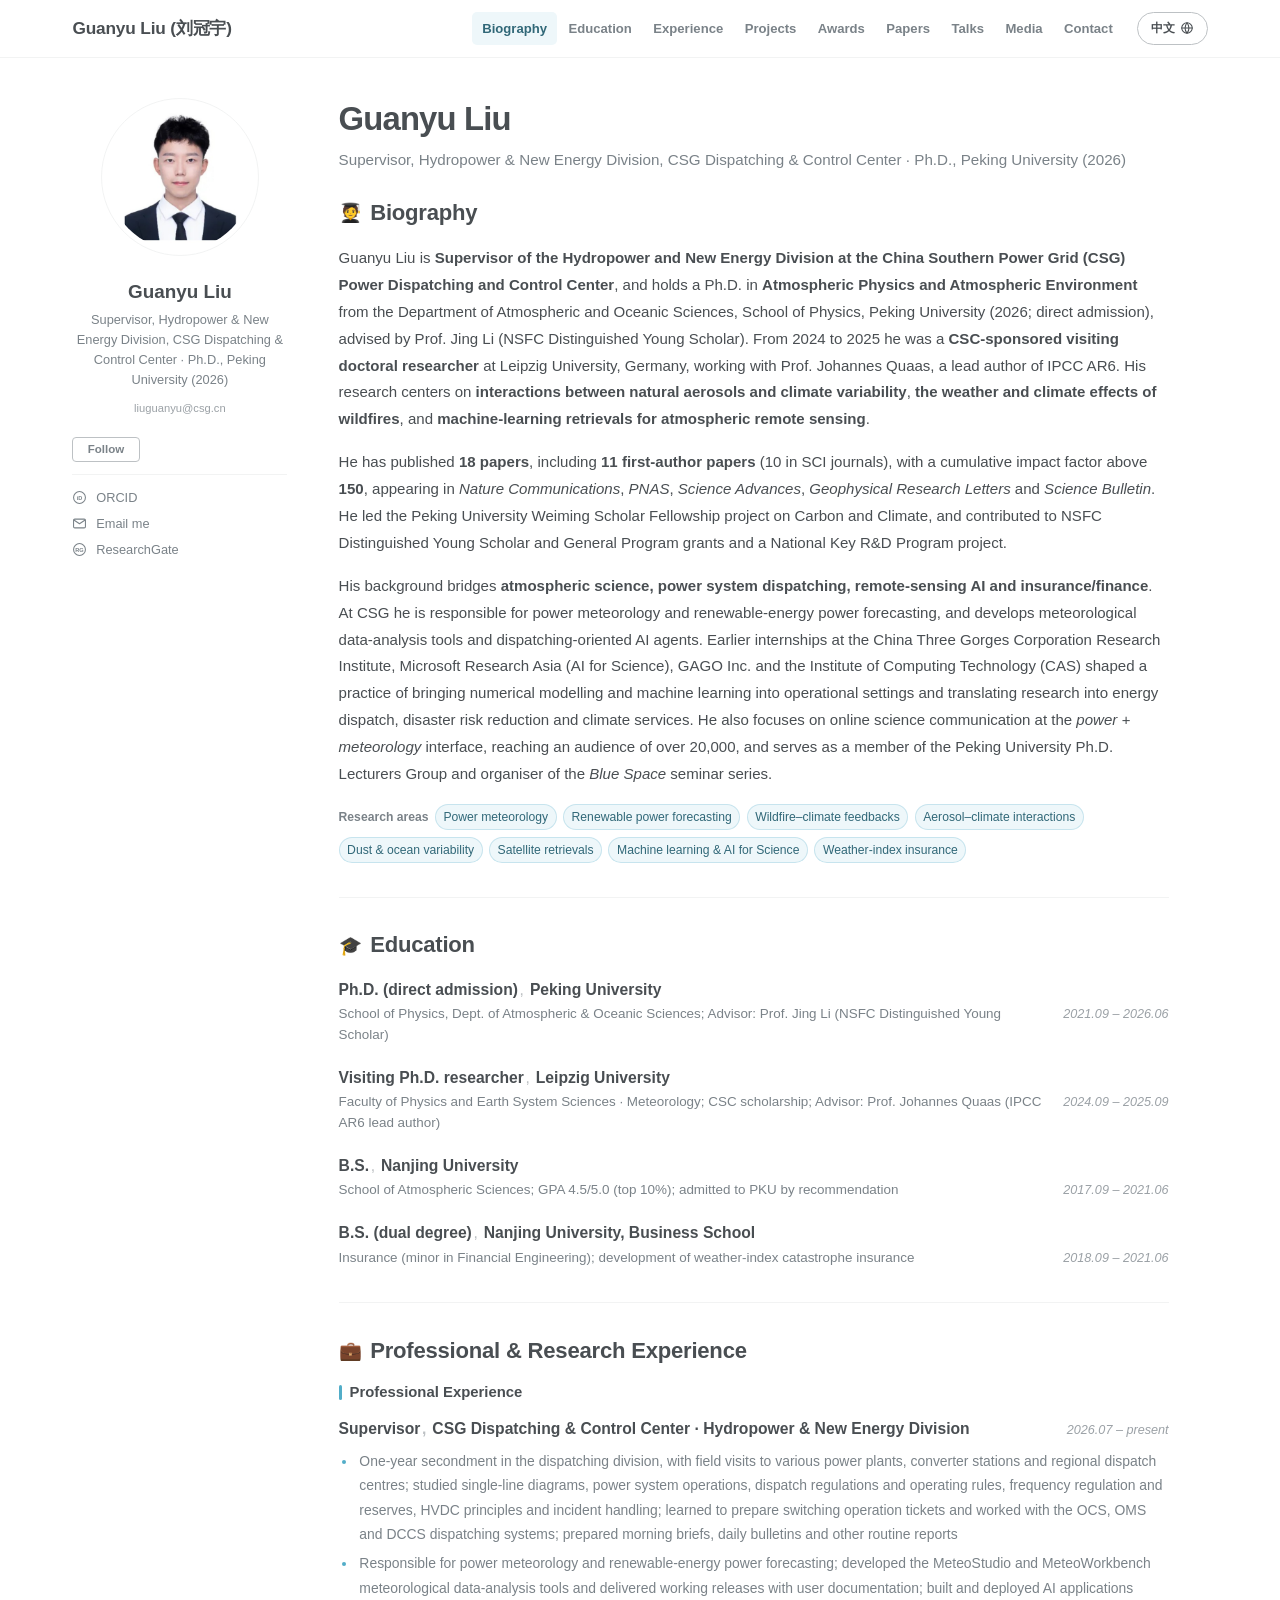
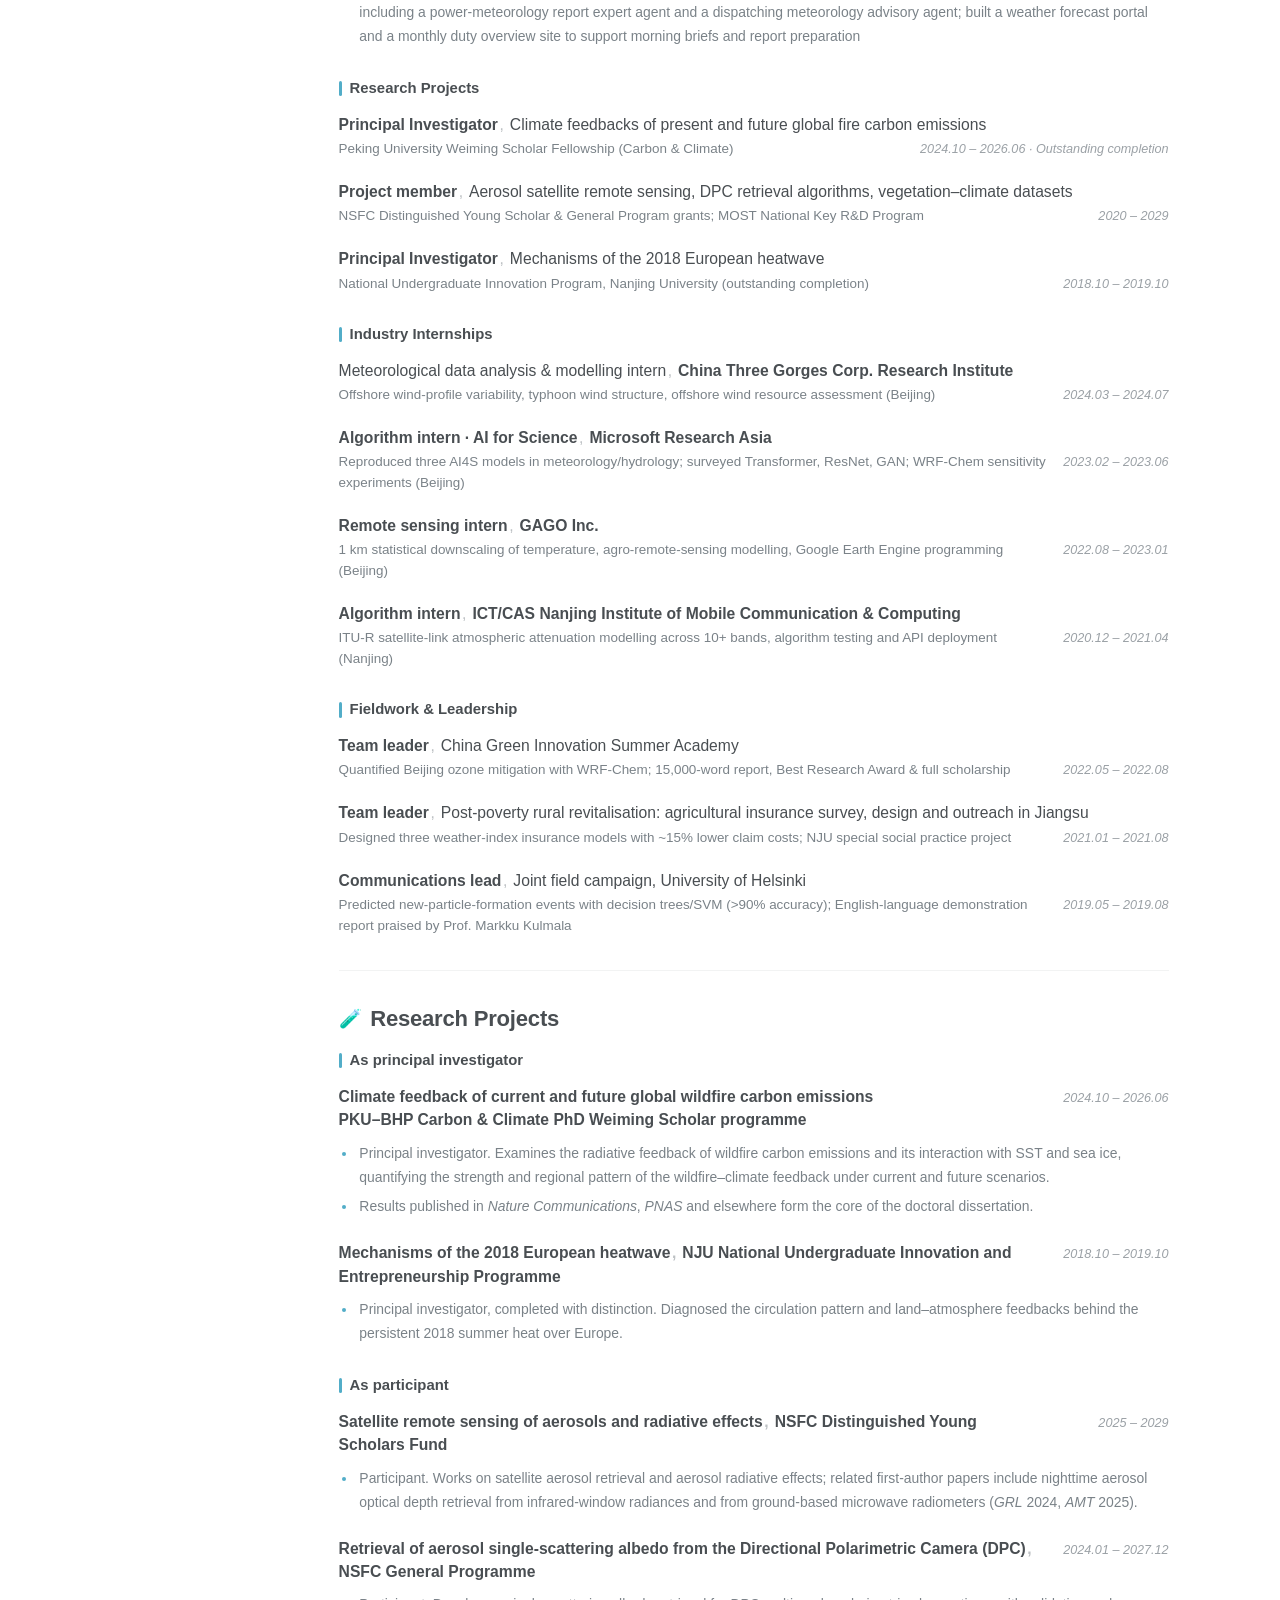
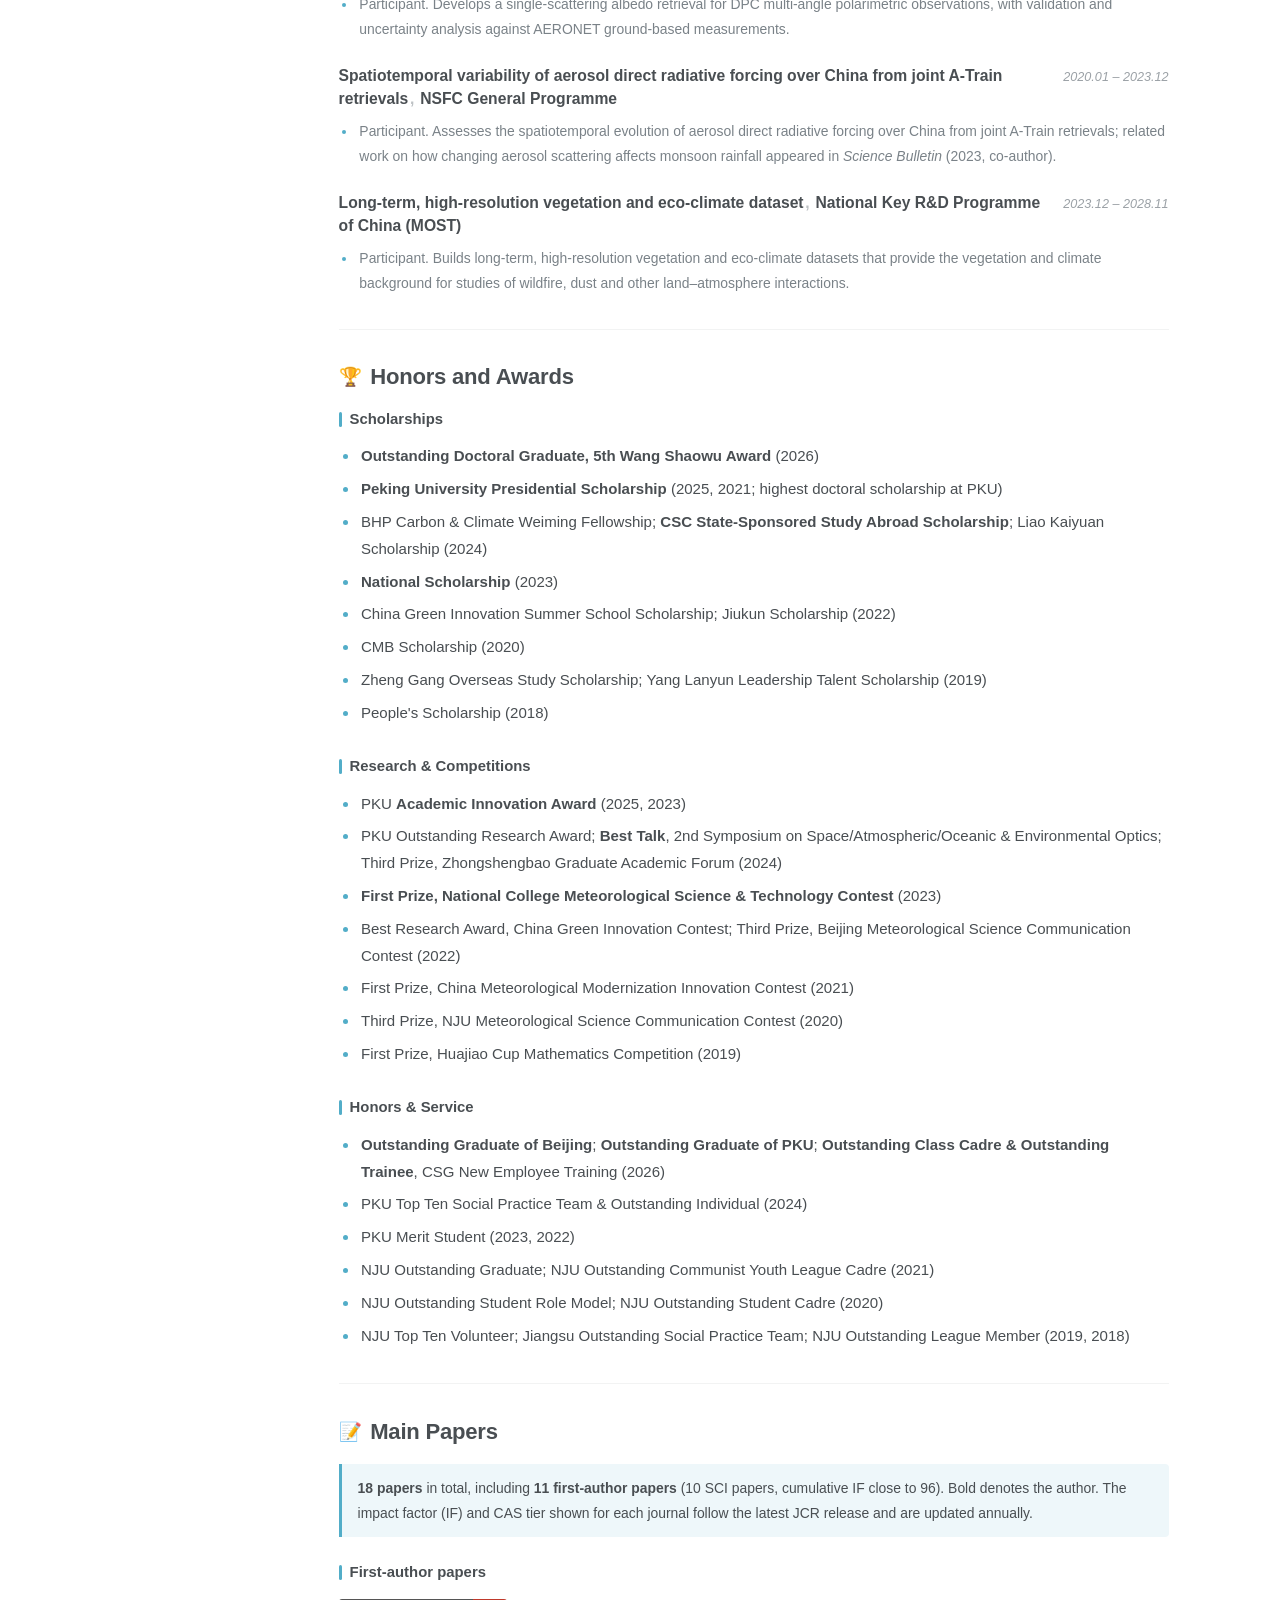
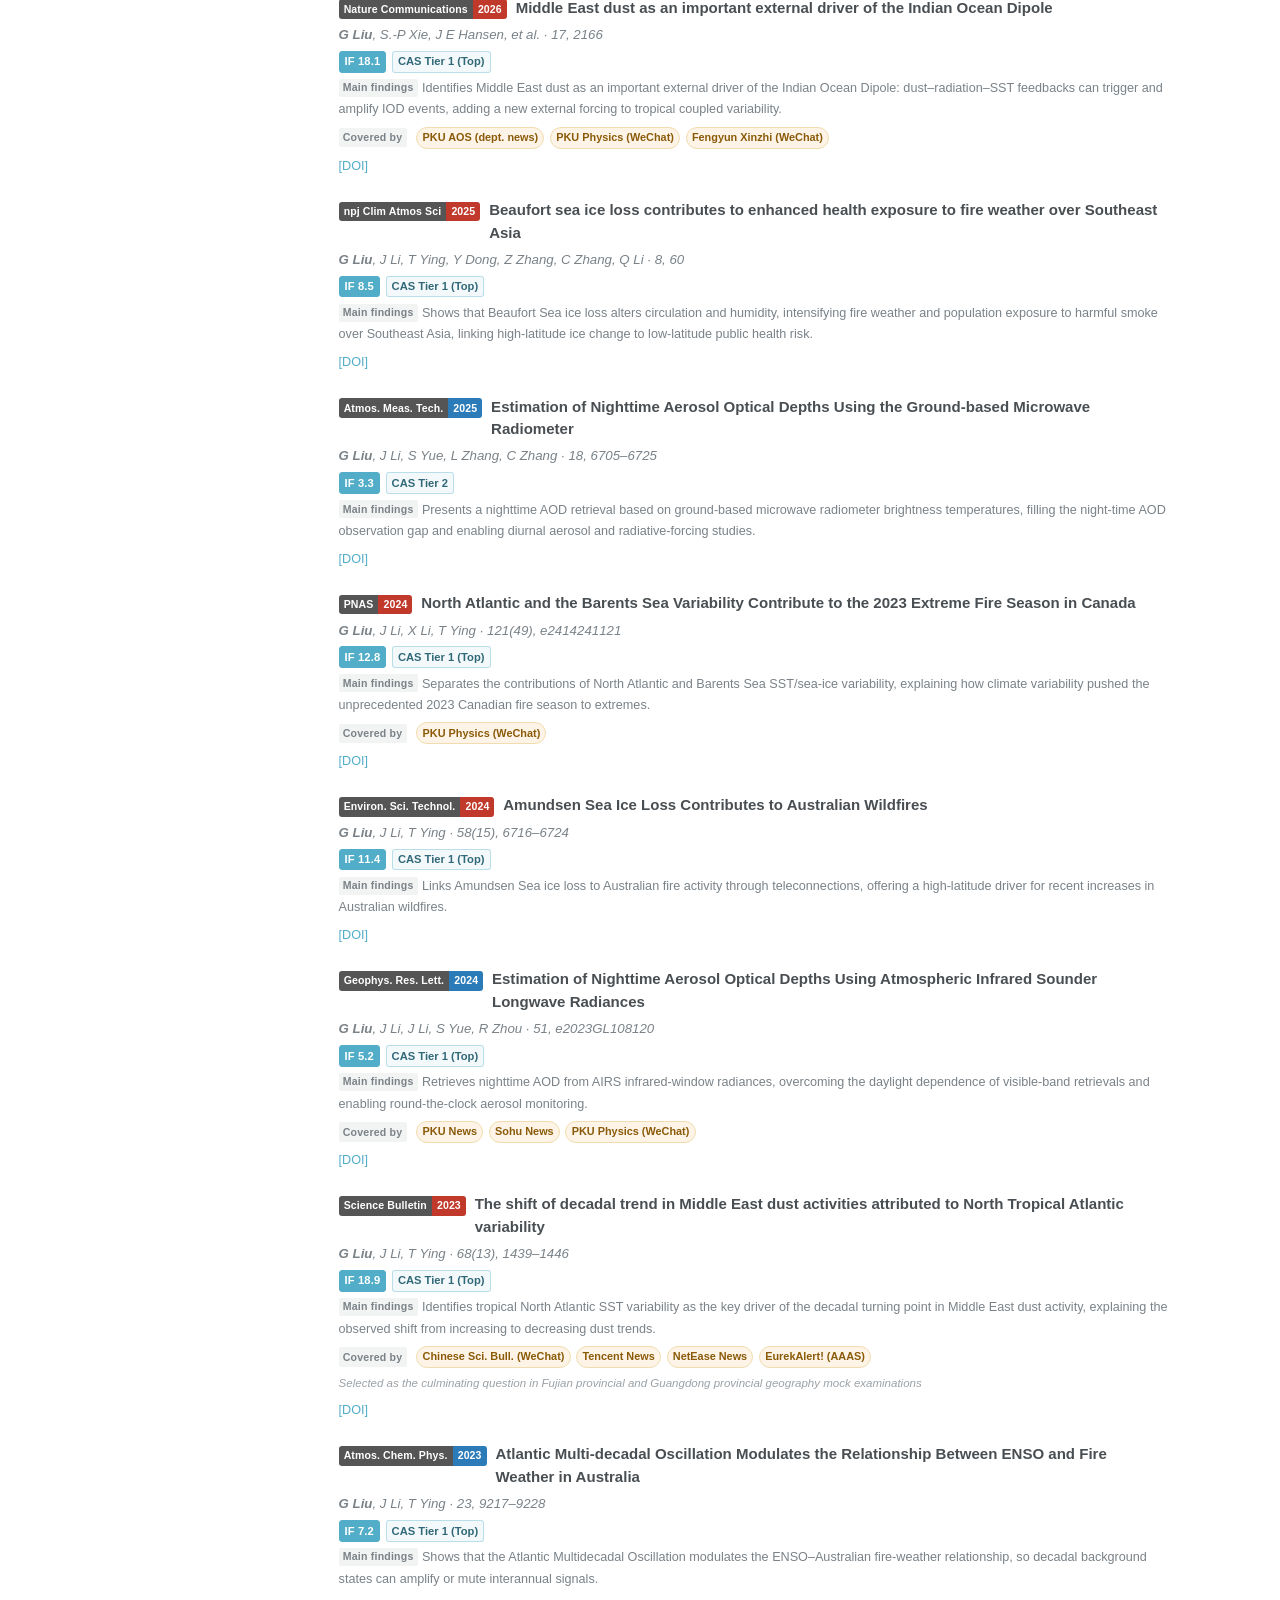
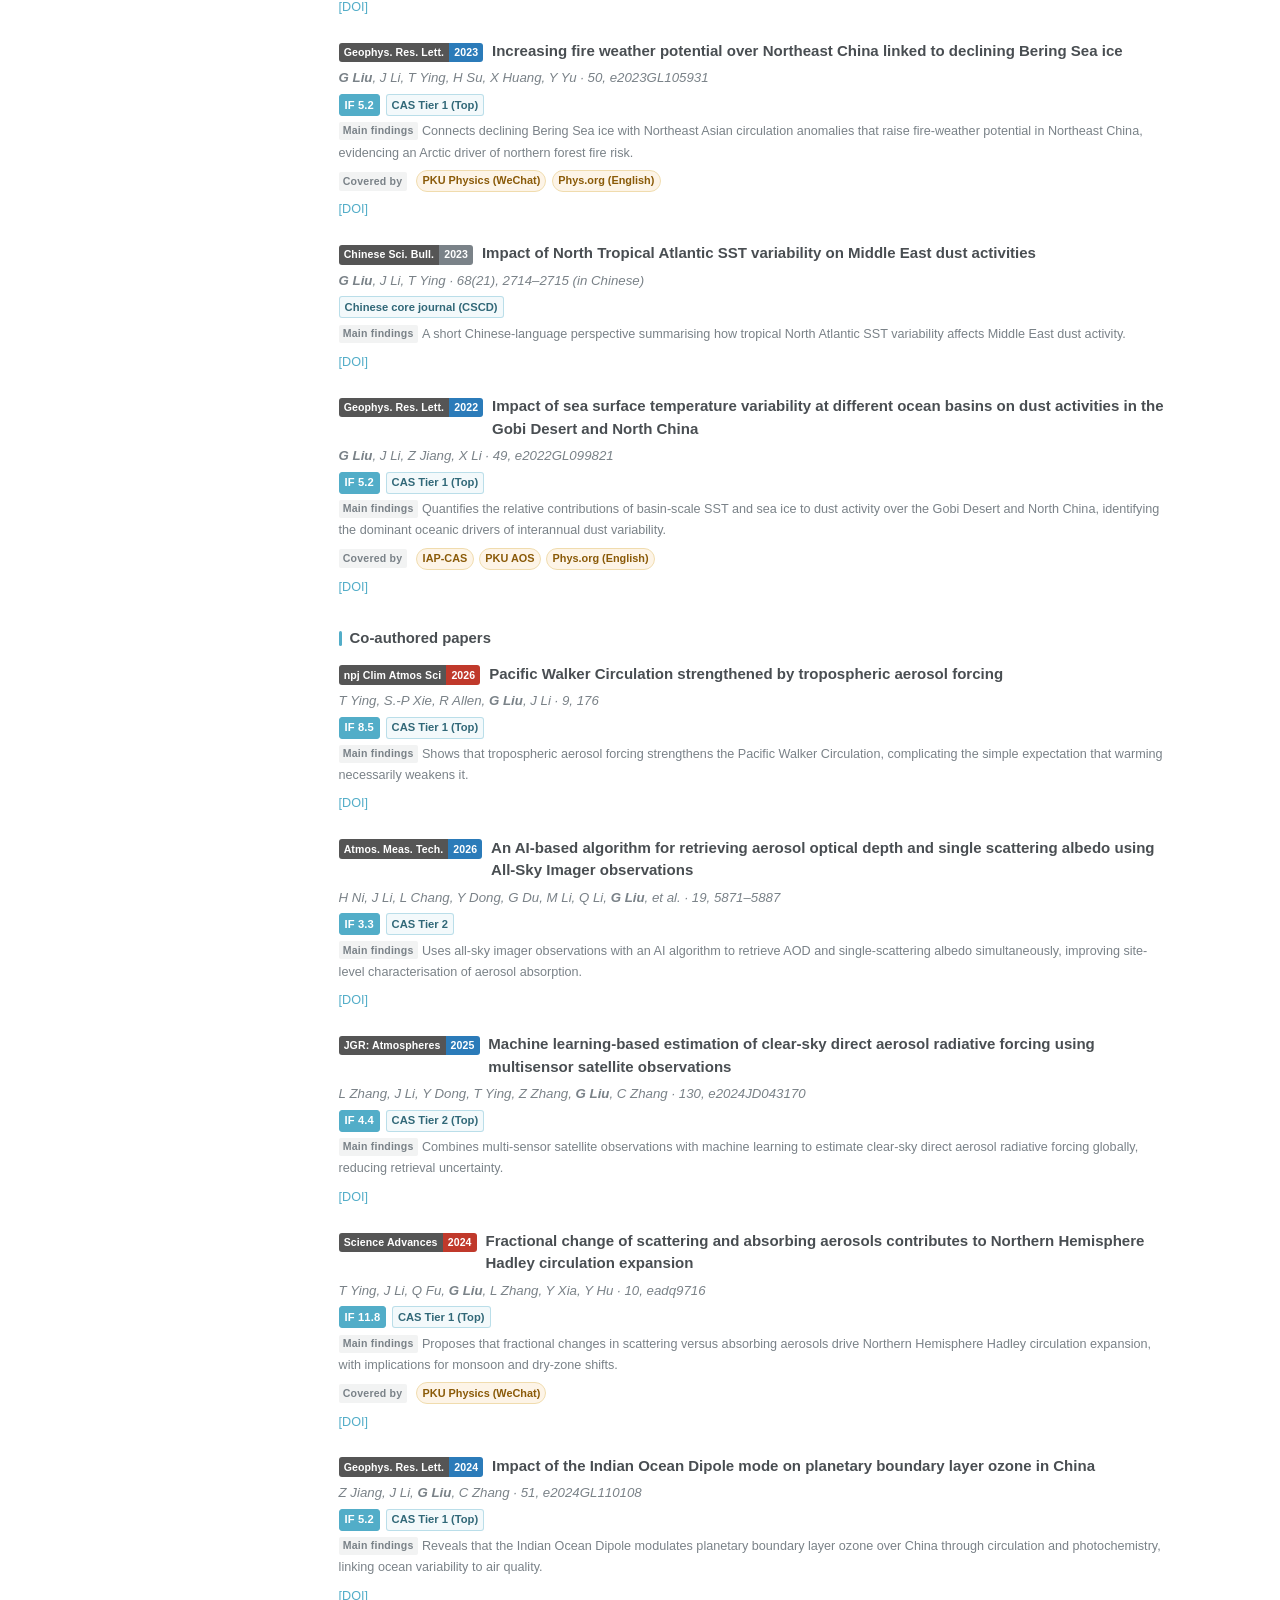
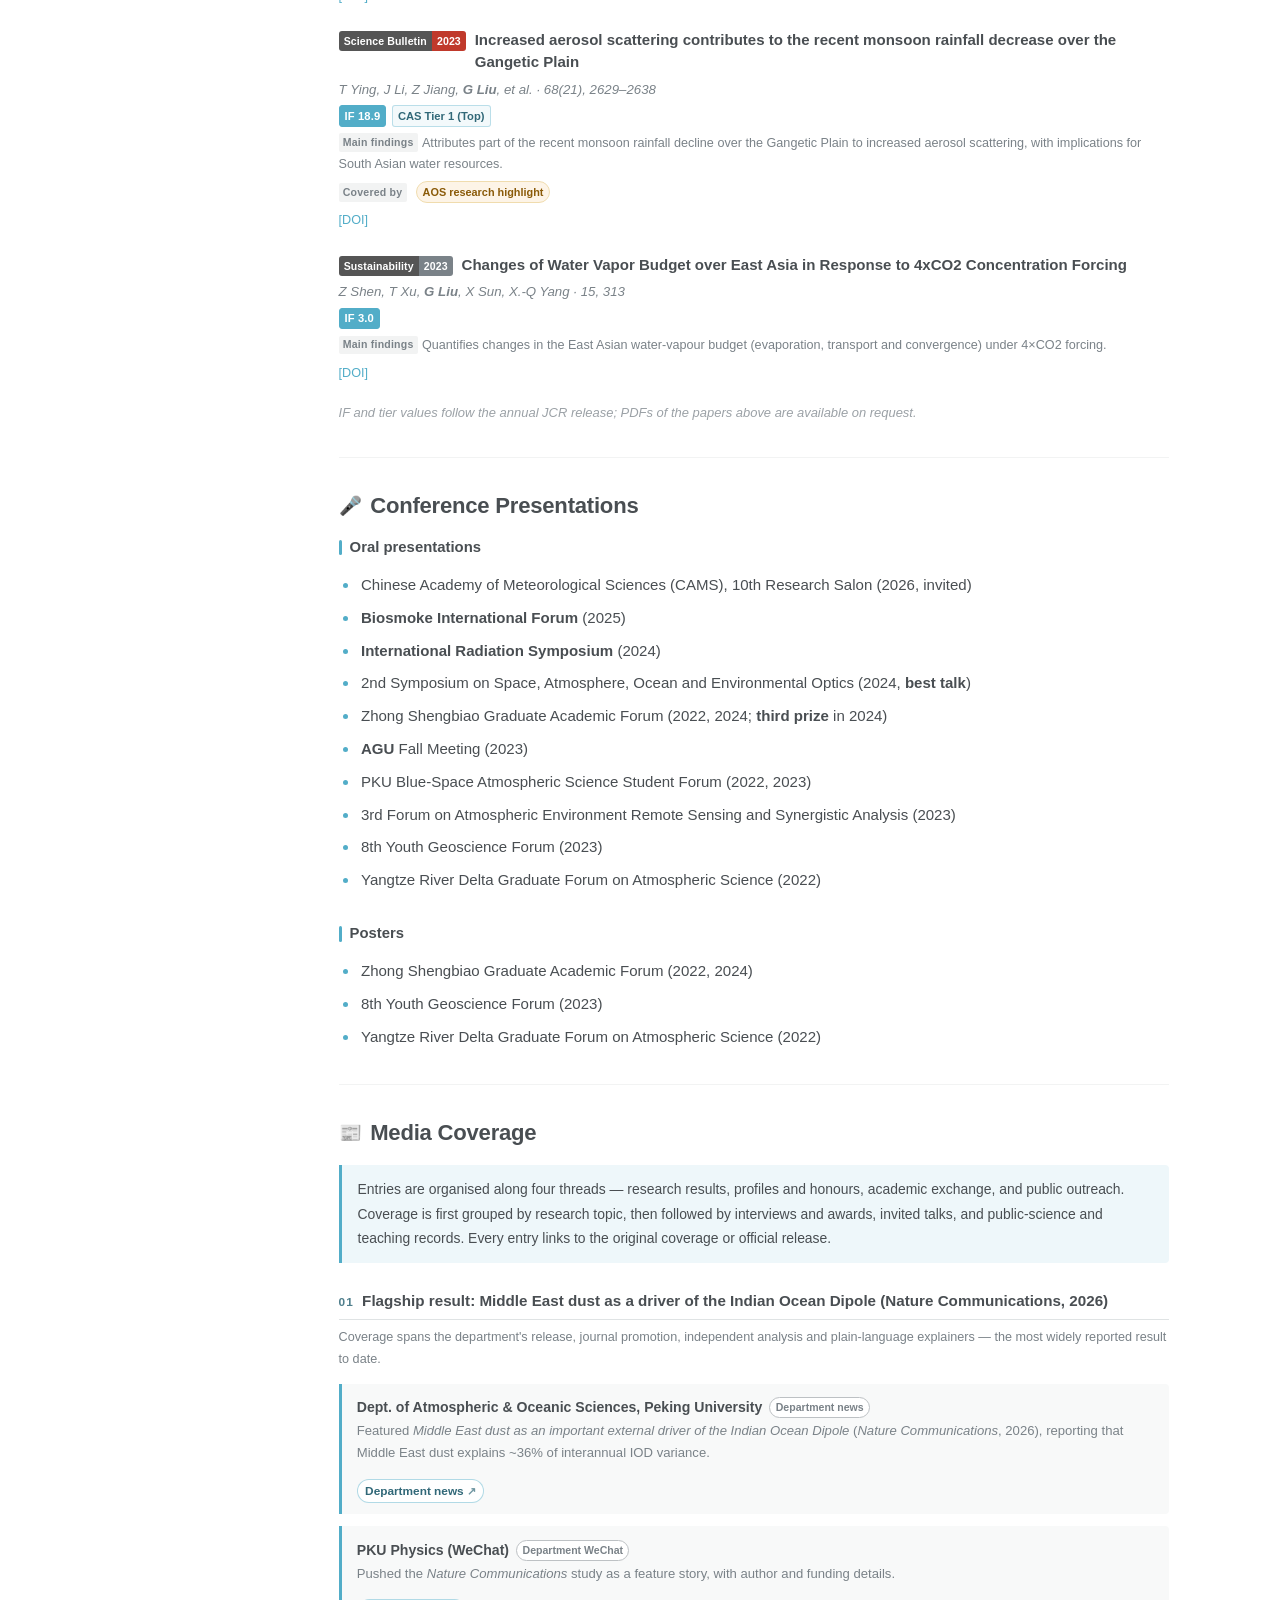
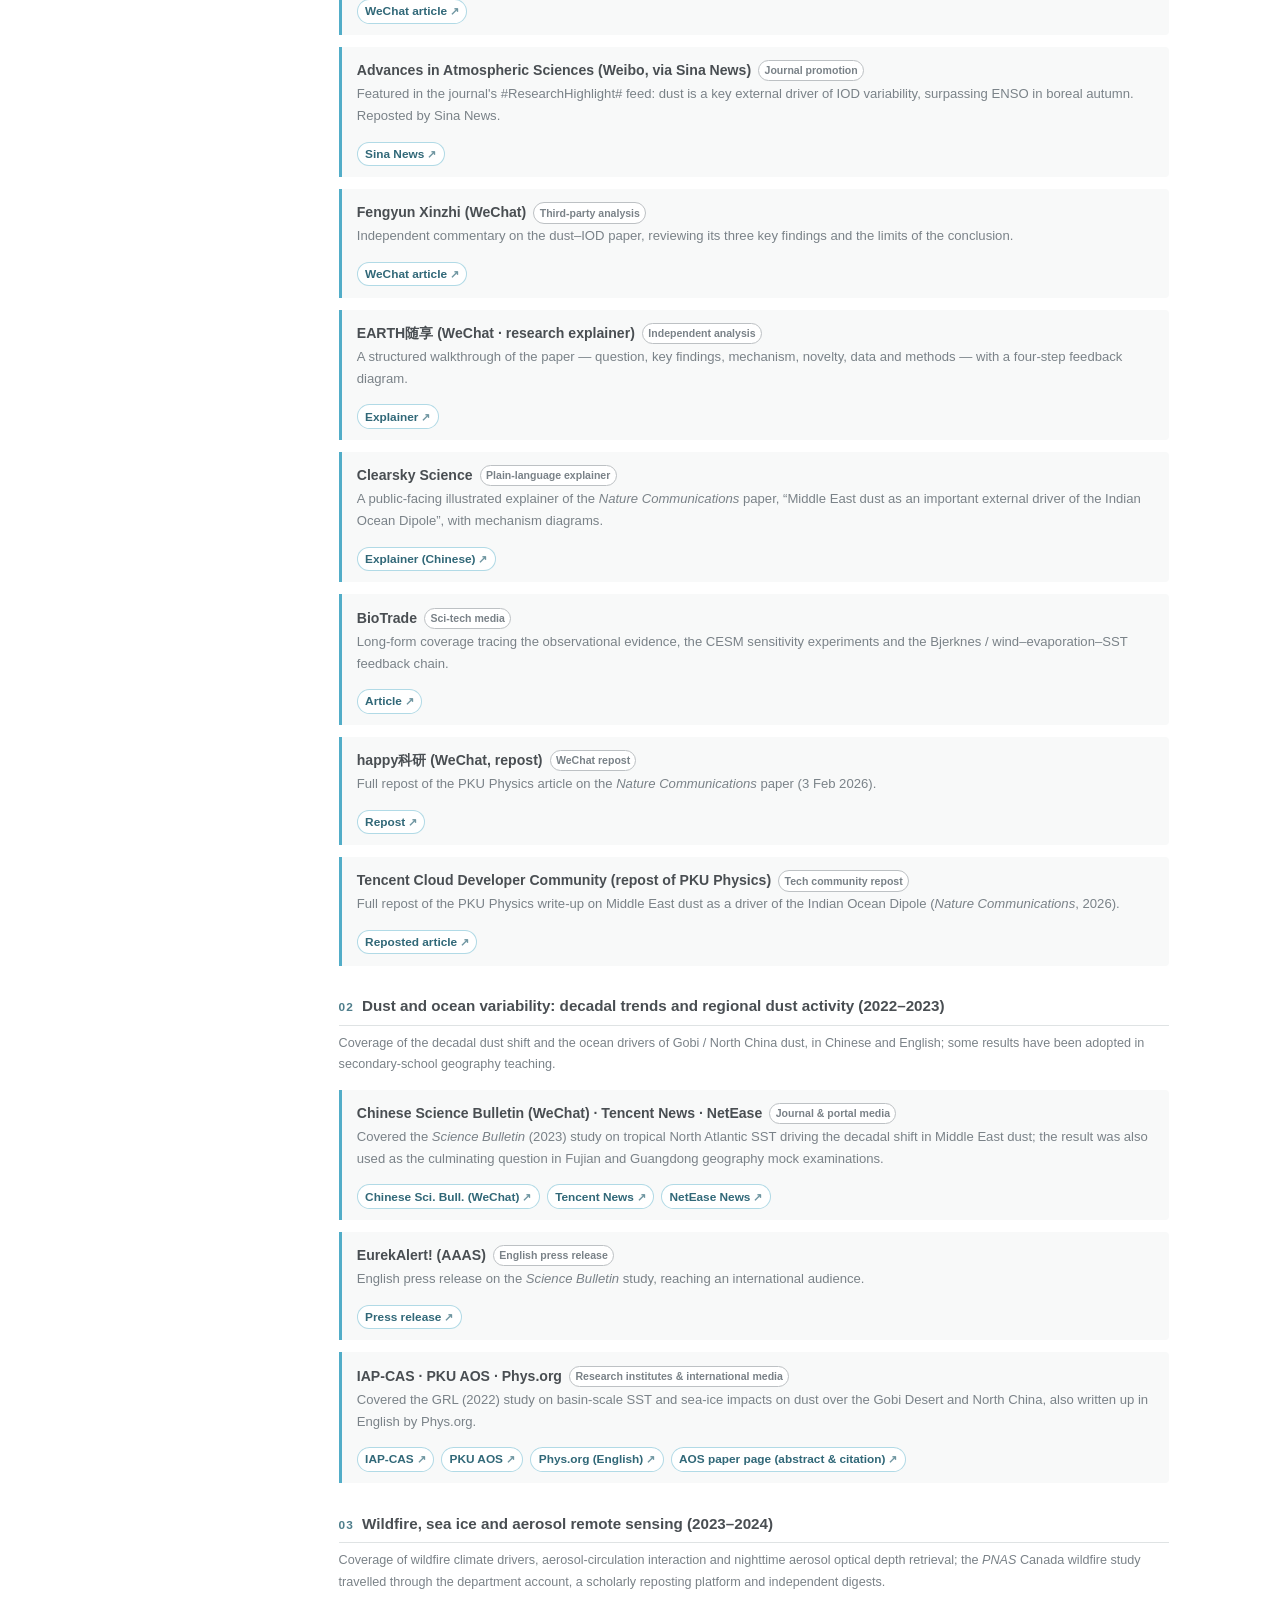
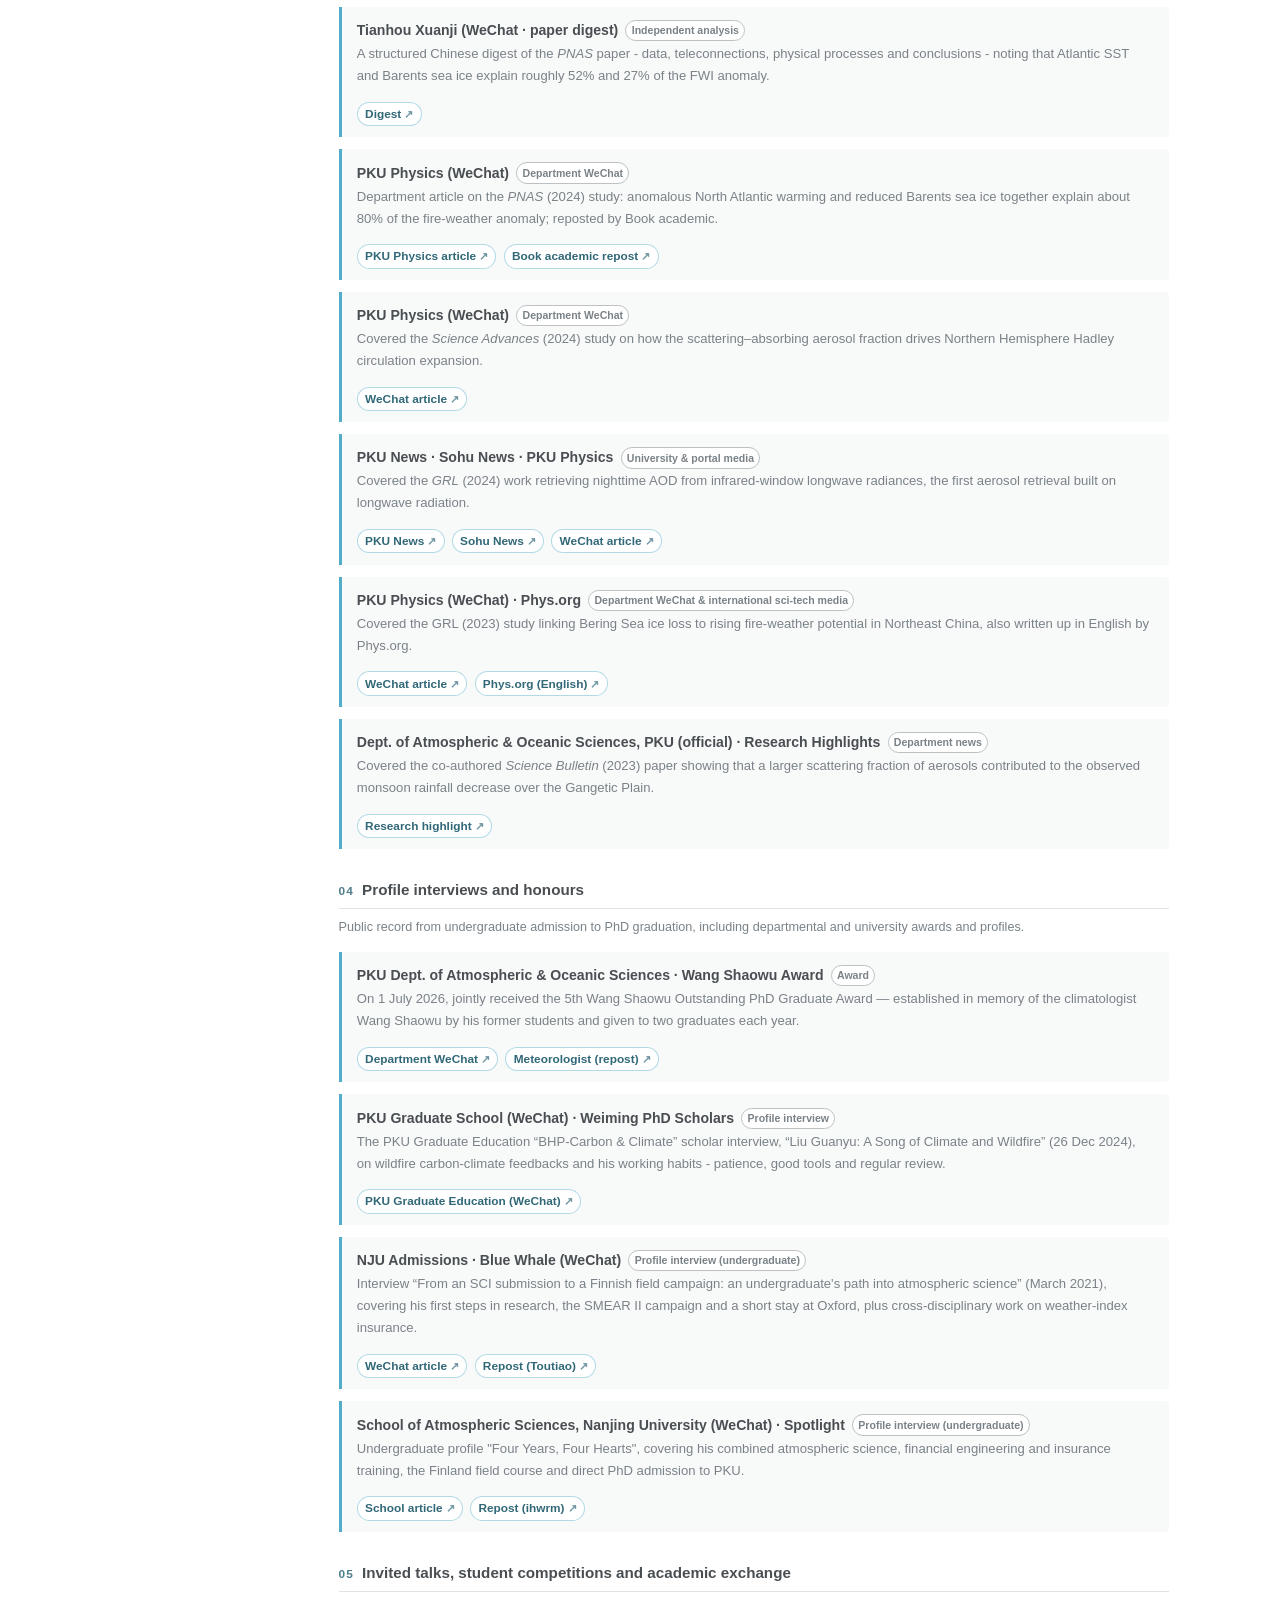
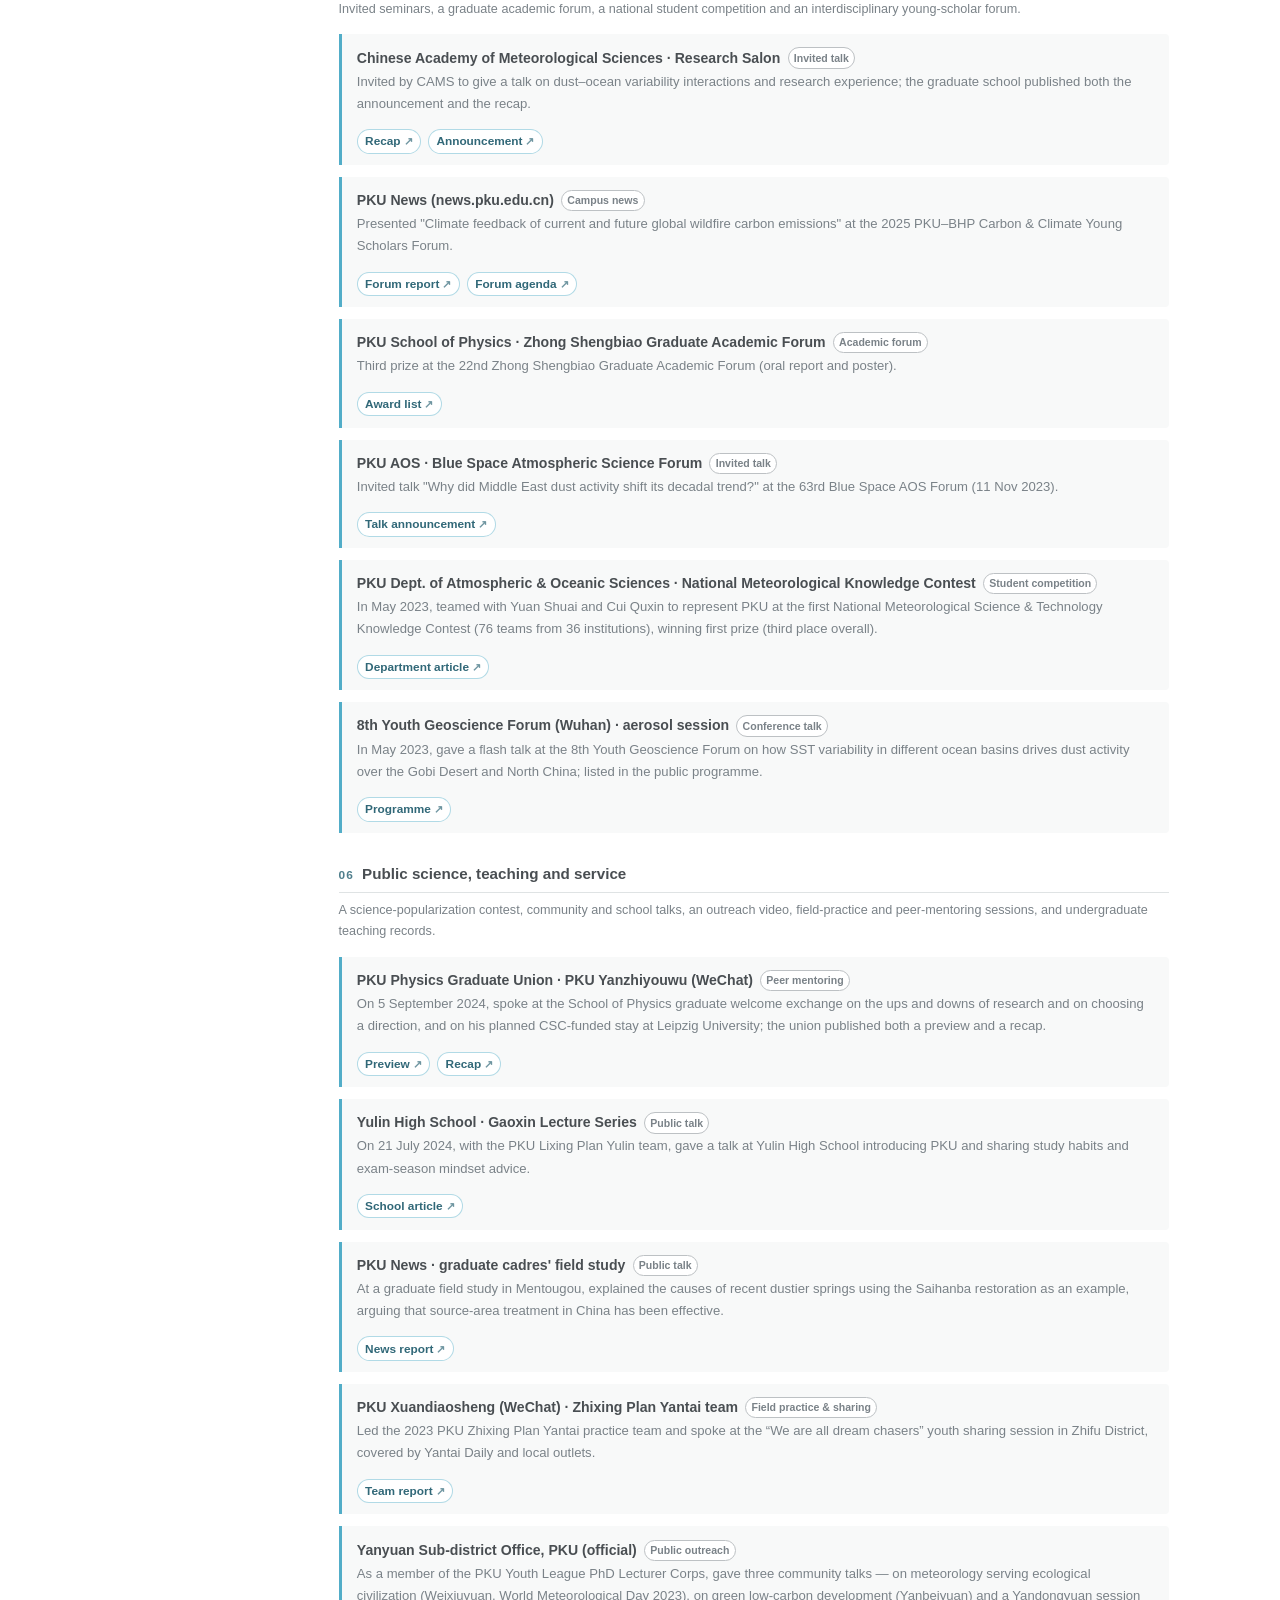
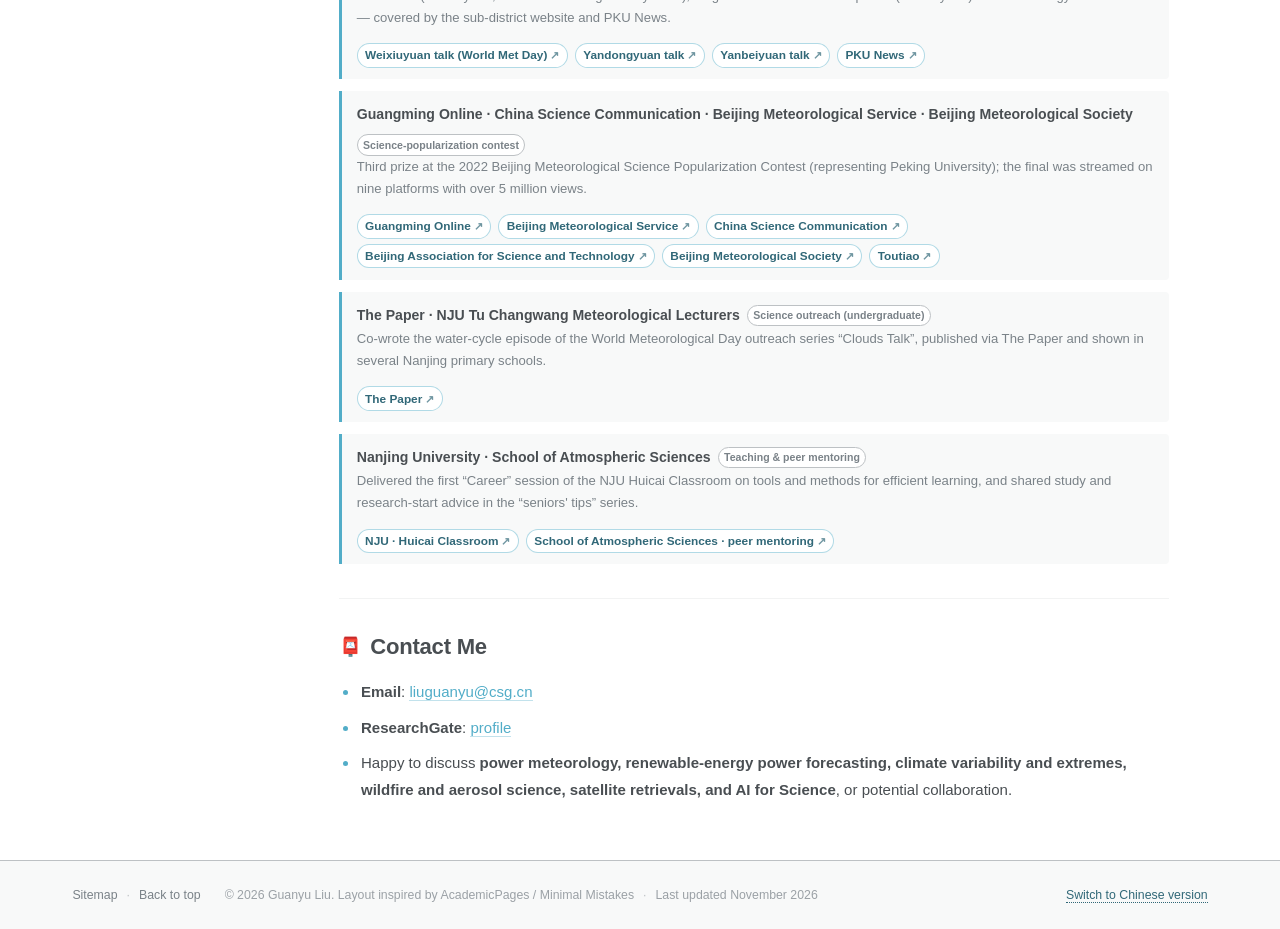
==== commit 13149a0a: "Awards grouped one bullet per year; set Weiming project term to 2024.10-2026.06 - awards: merge same" ====
--- a/en.html
+++ b/en.html
@@ -204,8 +204,8 @@
             <h3 class="group-title"><span class="group-title__bar"></span>As principal investigator</h3>
                       <div class="entry entry--work">
             <div class="entry__head entry__head--work">
-              <span class="entry__headline">Climate feedback of current and future global wildfire carbon emissions<span class="entry__sep">, </span>PKU–BHP Carbon &amp; Climate PhD Weiming Scholar programme</span>
-              <em class="entry__date">2024.10 – present</em>
+              <span class="entry__headline">Climate feedback of current and future global wildfire carbon emissions<span class="entry__org">PKU–BHP Carbon &amp; Climate PhD Weiming Scholar programme</span></span>
+              <em class="entry__date">2024.10 – 2026.06</em>
             </div>
             <ul class="entry__bullets">
               <li>Principal investigator. Examines the radiative feedback of wildfire carbon emissions and its interaction with SST and sea ice, quantifying the strength and regional pattern of the wildfire–climate feedback under current and future scenarios.</li>
@@ -272,12 +272,11 @@
             <ul class="content-list content-list--tight">
               <li><strong>Outstanding Doctoral Graduate, 5th Wang Shaowu Award</strong> (2026)</li>
               <li><strong>Peking University Presidential Scholarship</strong> (2025, 2021; highest doctoral scholarship at PKU)</li>
-              <li><strong>CSC State-Sponsored Study Abroad Scholarship</strong> (2024); Liao Kaiyuan Scholarship (2024); BHP Carbon &amp; Climate Weiming Fellowship (2024)</li>
+              <li>BHP Carbon &amp; Climate Weiming Fellowship; <strong>CSC State-Sponsored Study Abroad Scholarship</strong>; Liao Kaiyuan Scholarship (2024)</li>
               <li><strong>National Scholarship</strong> (2023)</li>
-              <li>Jiukun Scholarship (2022)</li>
-              <li>China Green Innovation Summer School Scholarship (2022)</li>
+              <li>China Green Innovation Summer School Scholarship; Jiukun Scholarship (2022)</li>
               <li>CMB Scholarship (2020)</li>
-              <li>Zheng Gang Overseas Study Scholarship (2019); Yang Lanyun Leadership Talent Scholarship (2019)</li>
+              <li>Zheng Gang Overseas Study Scholarship; Yang Lanyun Leadership Talent Scholarship (2019)</li>
               <li>People&#39;s Scholarship (2018)</li>
             </ul>
           </div>
@@ -285,26 +284,23 @@
             <h3 class="group-title"><span class="group-title__bar"></span>Research &amp; Competitions</h3>
             <ul class="content-list content-list--tight">
               <li>PKU <strong>Academic Innovation Award</strong> (2025, 2023)</li>
-              <li>PKU Outstanding Research Award (2024); Best Talk, 2nd Symposium on Space/Atmospheric/Oceanic &amp; Environmental Optics (2024); Third Prize, Zhongshengbao Graduate Forum (2024)</li>
+              <li>PKU Outstanding Research Award; <strong>Best Talk</strong>, 2nd Symposium on Space/Atmospheric/Oceanic &amp; Environmental Optics; Third Prize, Zhongshengbao Graduate Academic Forum (2024)</li>
               <li><strong>First Prize, National College Meteorological Science &amp; Technology Contest</strong> (2023)</li>
-              <li>Best Research Award, China Green Innovation Contest (2022); Third Prize, Beijing Meteorological Science Communication Contest (2022)</li>
+              <li>Best Research Award, China Green Innovation Contest; Third Prize, Beijing Meteorological Science Communication Contest (2022)</li>
               <li>First Prize, China Meteorological Modernization Innovation Contest (2021)</li>
-              <li>Third Prize, NJU Meteorological Science Communication Contest (2020); First Prize, Huajiao Cup Mathematics Competition (2019)</li>
+              <li>Third Prize, NJU Meteorological Science Communication Contest (2020)</li>
+              <li>First Prize, Huajiao Cup Mathematics Competition (2019)</li>
             </ul>
           </div>
                     <div class="entry-group">
             <h3 class="group-title"><span class="group-title__bar"></span>Honors &amp; Service</h3>
             <ul class="content-list content-list--tight">
-              <li><strong>Outstanding Class Cadre &amp; Outstanding Trainee</strong>, CSG New Employee Training Program (2026)</li>
-              <li><strong>Outstanding Graduate of Beijing</strong> (2026); <strong>Outstanding Graduate of Peking University</strong> (2026)</li>
+              <li><strong>Outstanding Graduate of Beijing</strong>; <strong>Outstanding Graduate of PKU</strong>; <strong>Outstanding Class Cadre &amp; Outstanding Trainee</strong>, CSG New Employee Training (2026)</li>
               <li>PKU Top Ten Social Practice Team &amp; Outstanding Individual (2024)</li>
               <li>PKU Merit Student (2023, 2022)</li>
-              <li>NJU Outstanding Graduate (2021)</li>
-              <li>NJU Outstanding Communist Youth League Cadre (2021)</li>
-              <li>NJU Outstanding Student Role Model (2020)</li>
-              <li>NJU Outstanding Student Cadre (2020)</li>
-              <li>NJU Top Ten Volunteer (2019); Jiangsu Outstanding Social Practice Team (2019)</li>
-              <li>NJU Outstanding League Member (2019, 2018)</li>
+              <li>NJU Outstanding Graduate; NJU Outstanding Communist Youth League Cadre (2021)</li>
+              <li>NJU Outstanding Student Role Model; NJU Outstanding Student Cadre (2020)</li>
+              <li>NJU Top Ten Volunteer; Jiangsu Outstanding Social Practice Team; NJU Outstanding League Member (2019, 2018)</li>
             </ul>
           </div>
           </div>
--- a/assets/style.css
+++ b/assets/style.css
@@ -174,7 +174,8 @@
 }
 .entry__head--work .entry__date { font-weight: 400; }
 /* 长标题（如项目名）要能换行且不压住右侧日期 */
-.entry__head--work .entry__headline { flex: 1 1 22rem; min-width: 0; }
+.entry__head--work .entry__headline { flex: 1 1 22rem; min-width: 0; text-wrap: pretty; }
+.entry__org { display: block; }
 .entry__bullets {
   margin: .55rem 0 0; padding-left: 1.15rem;
   color: var(--muted); font-size: .87rem; line-height: 1.75;
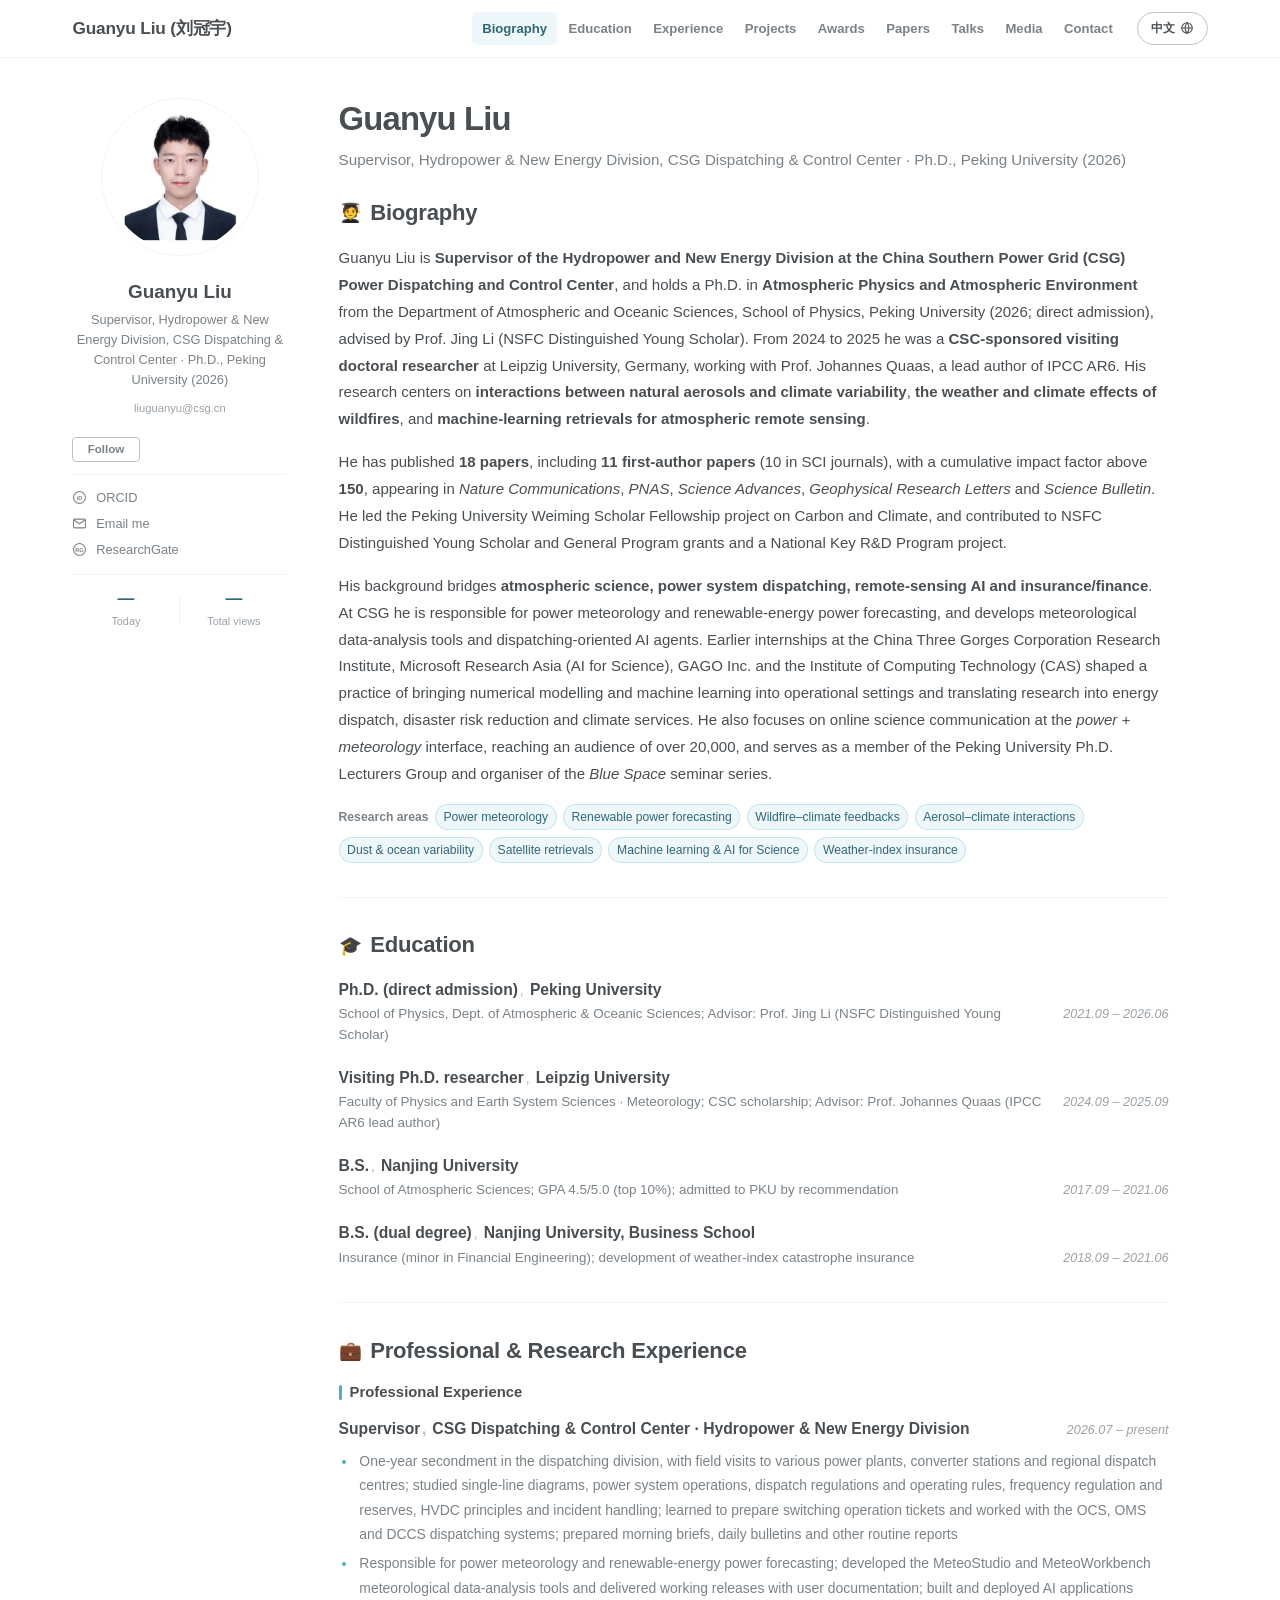
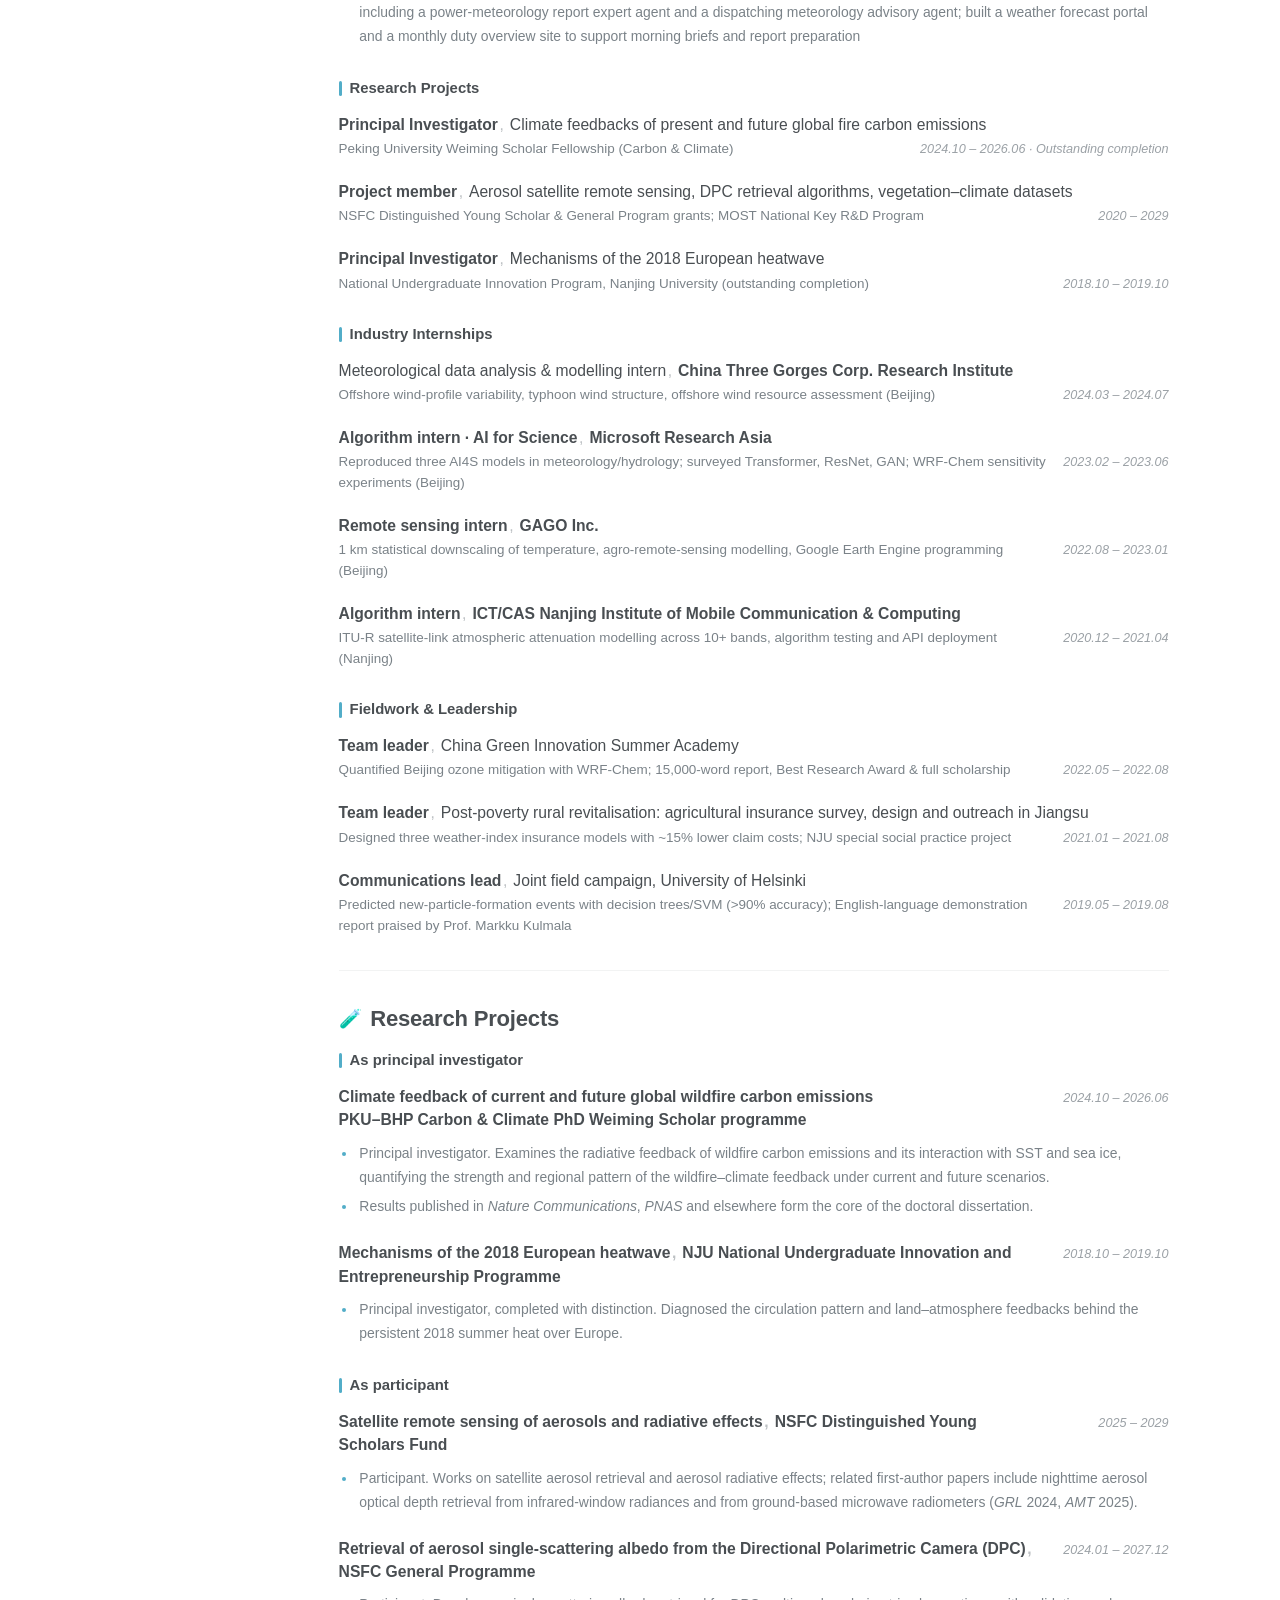
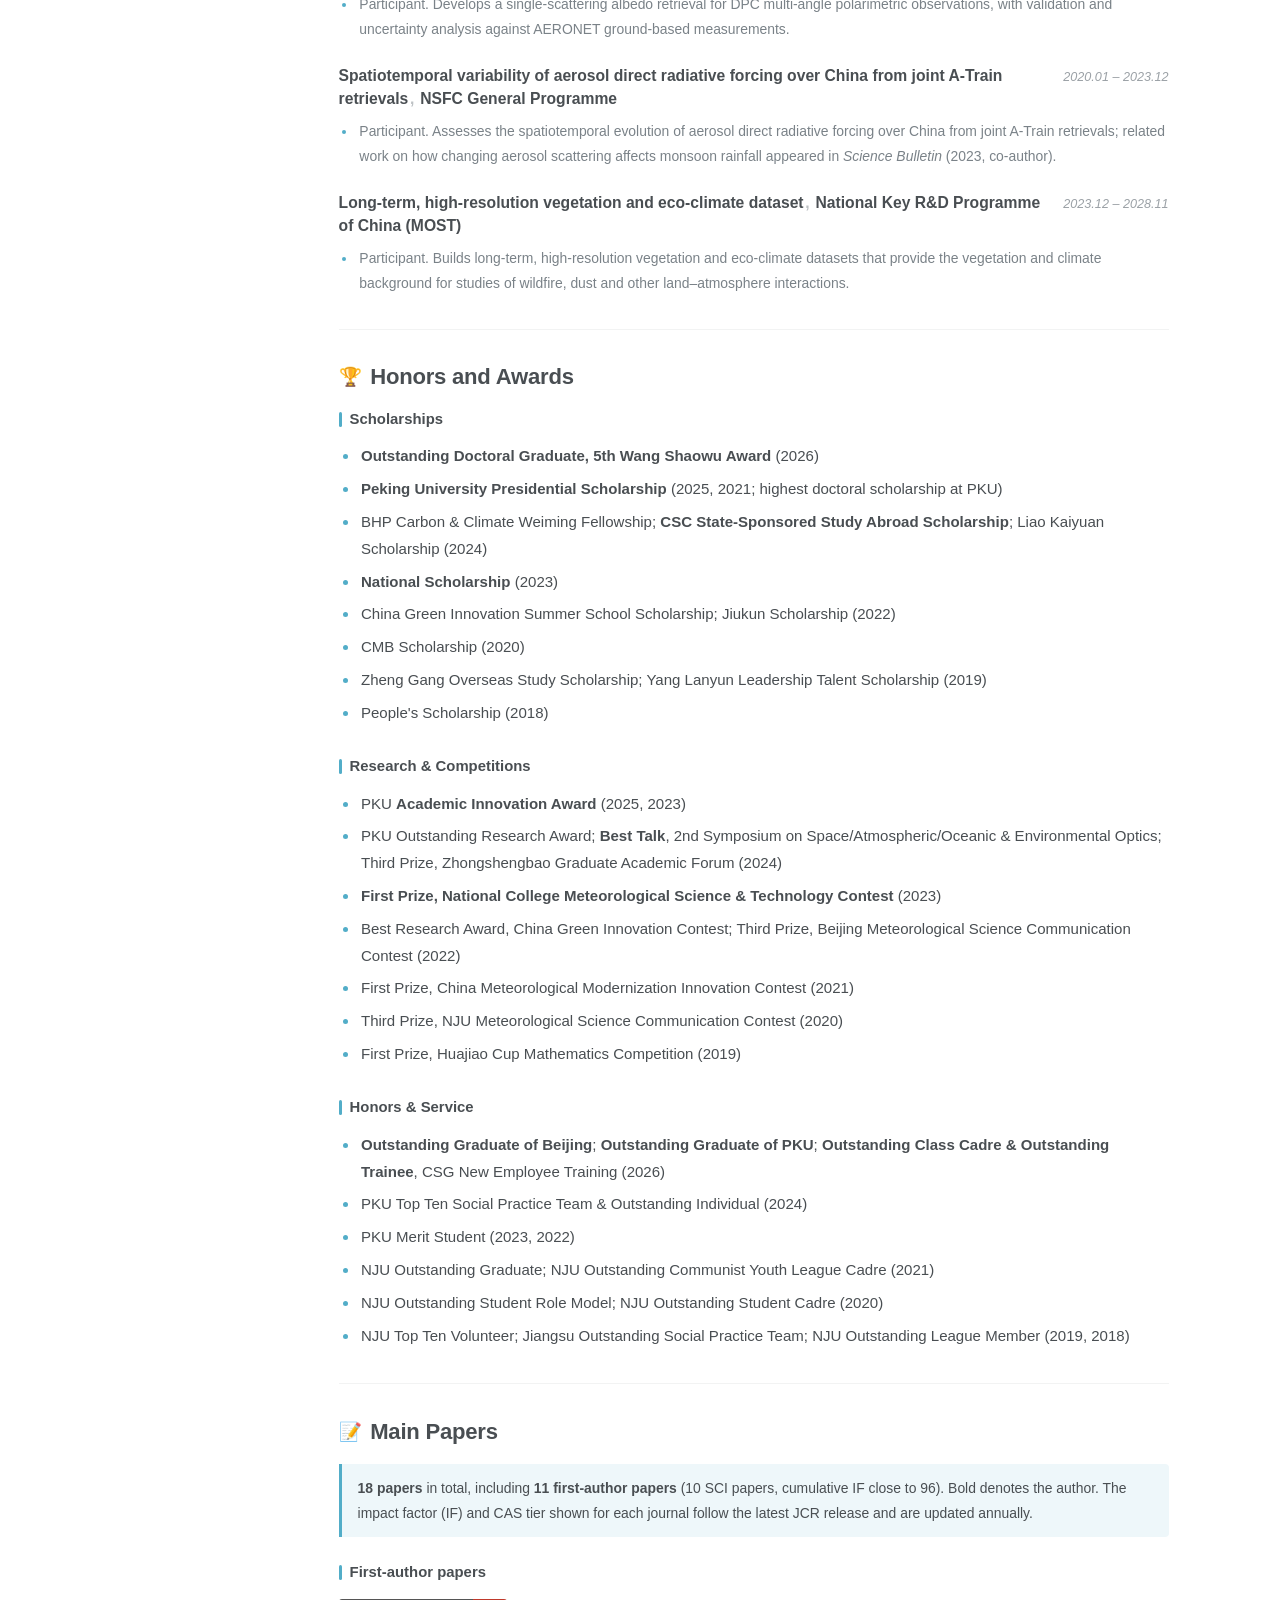
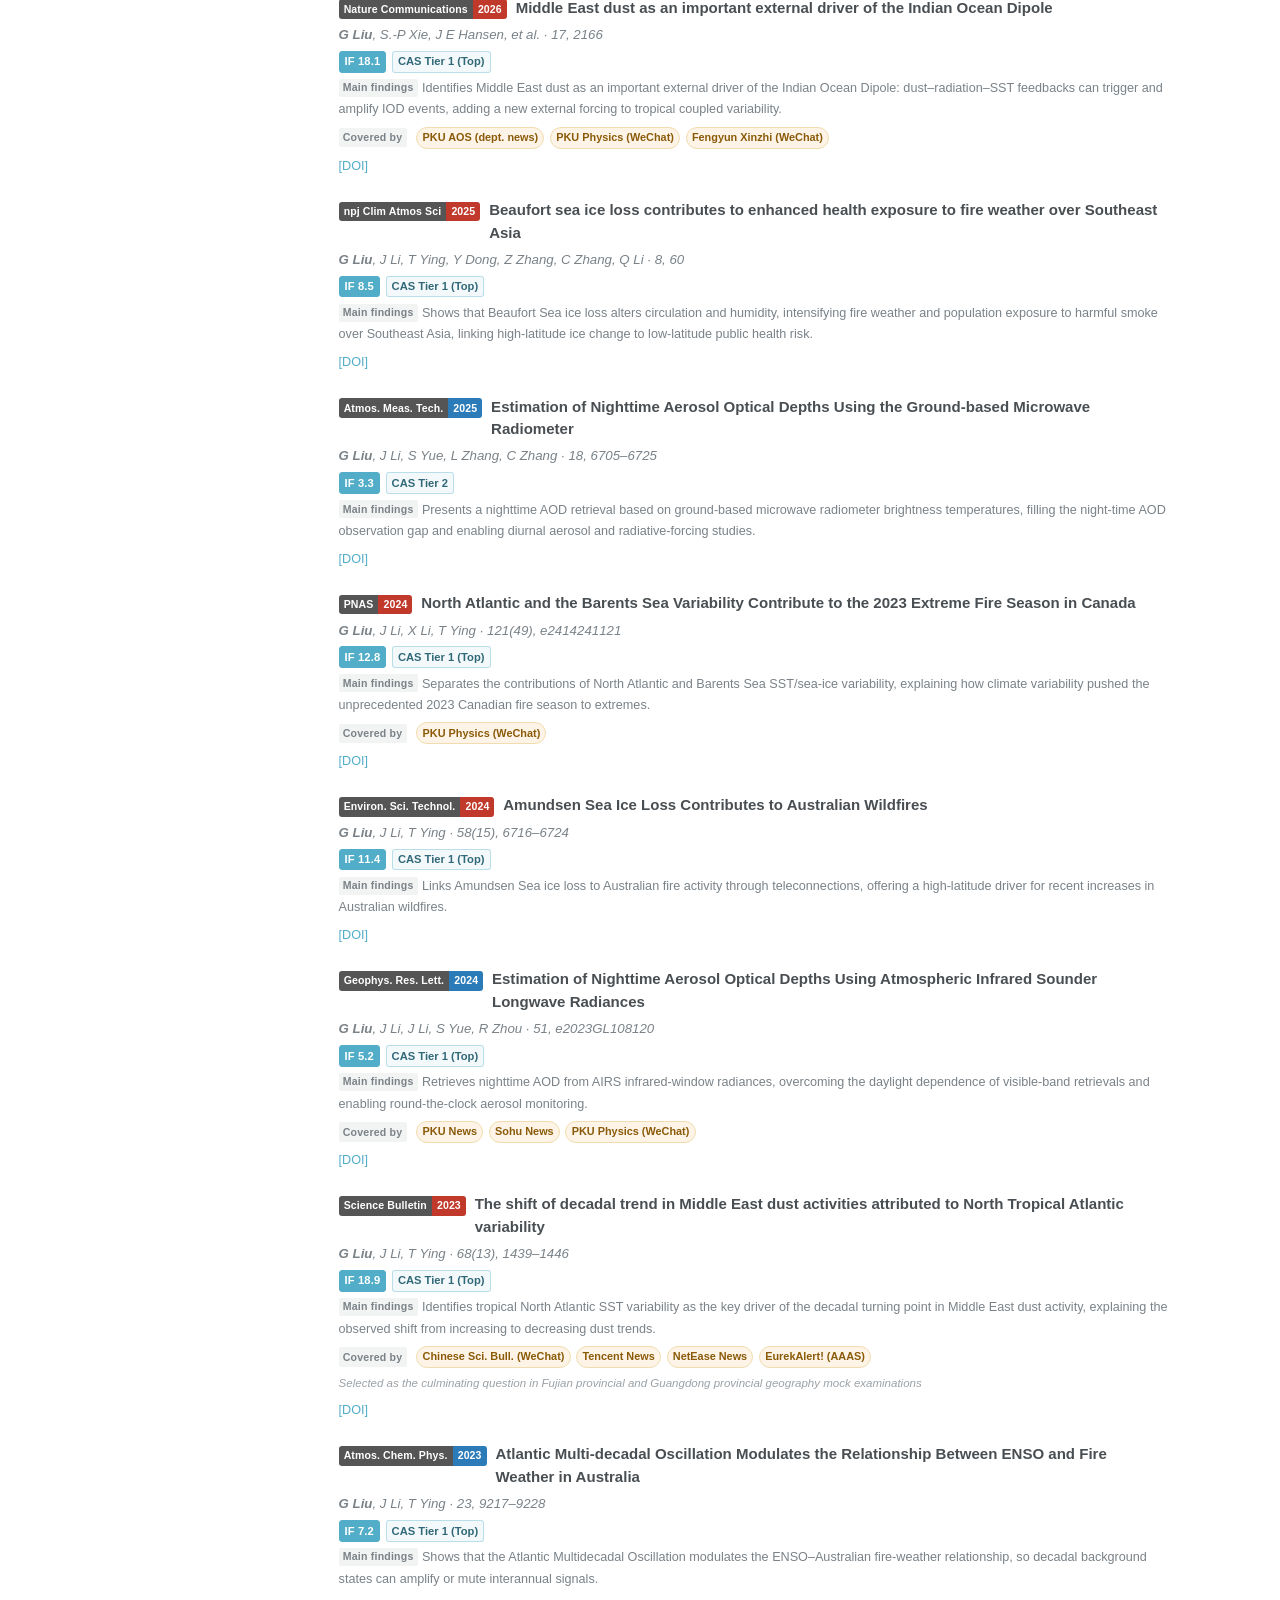
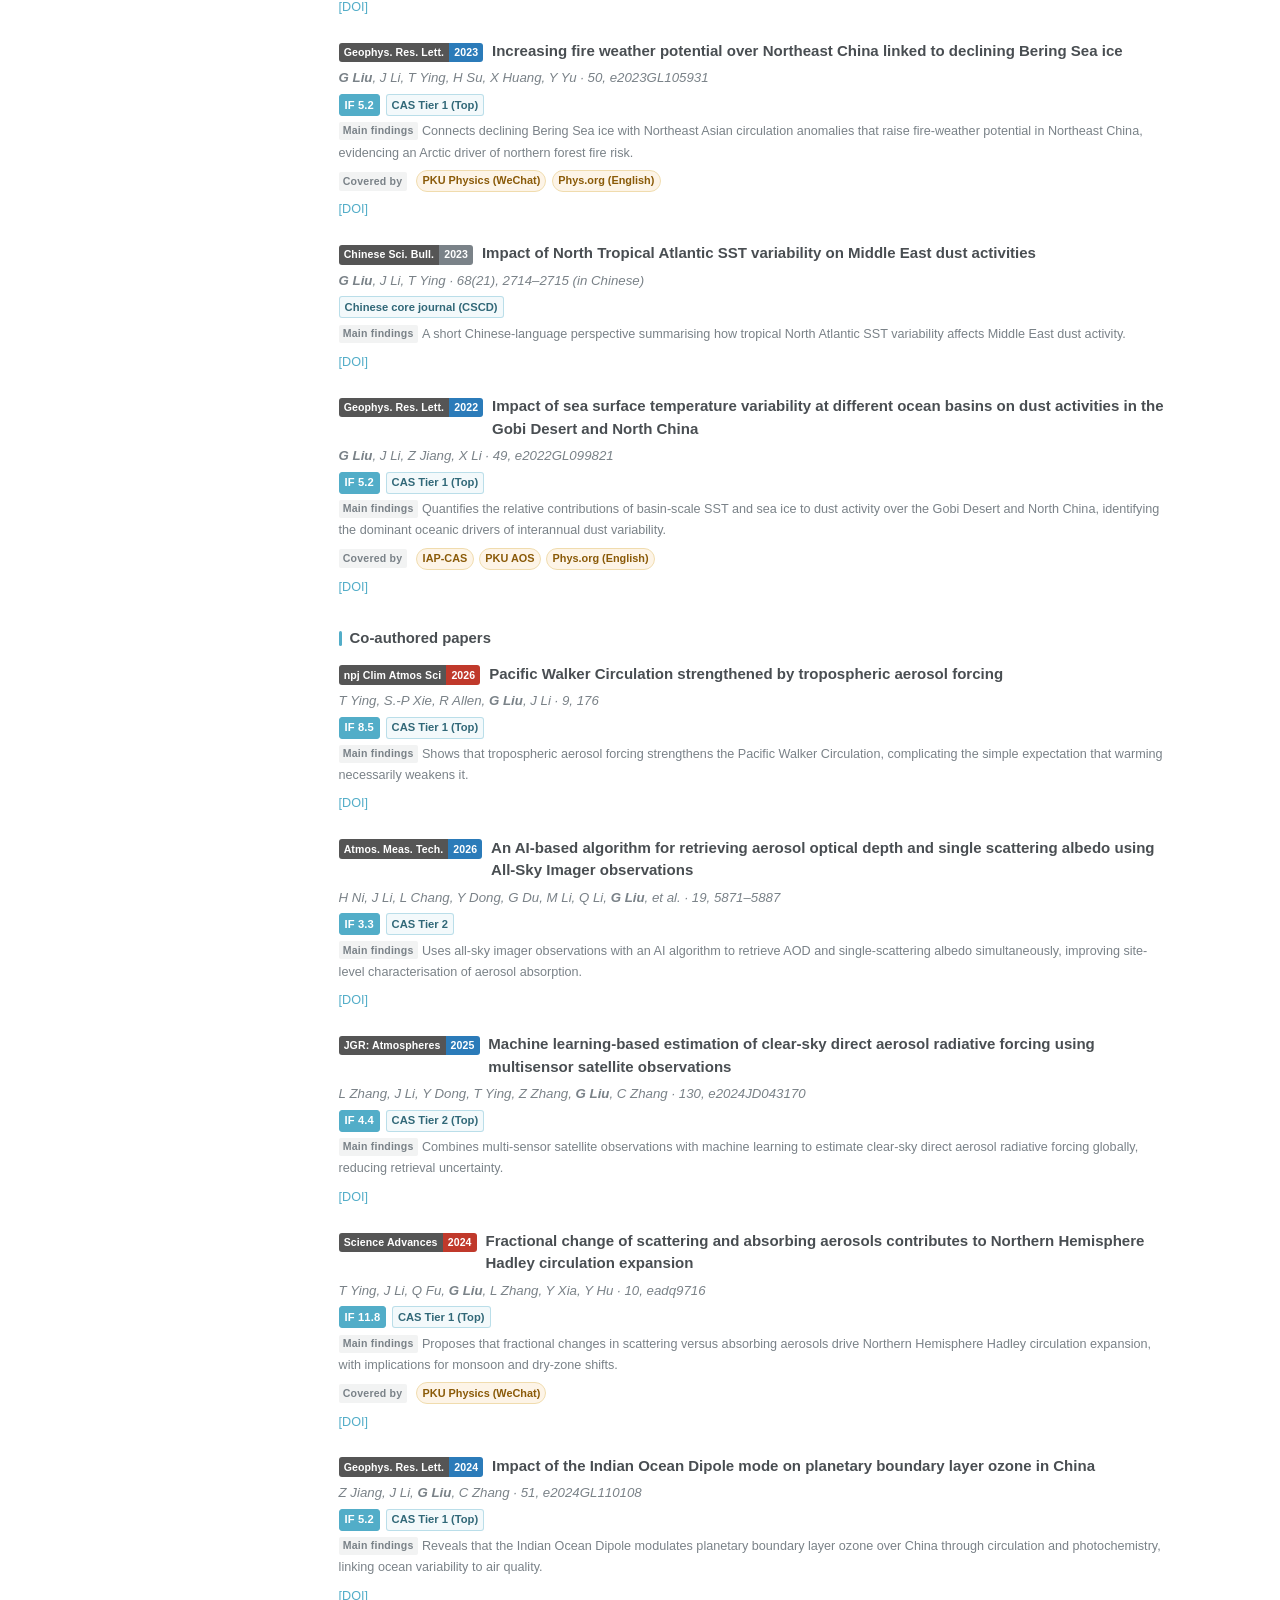
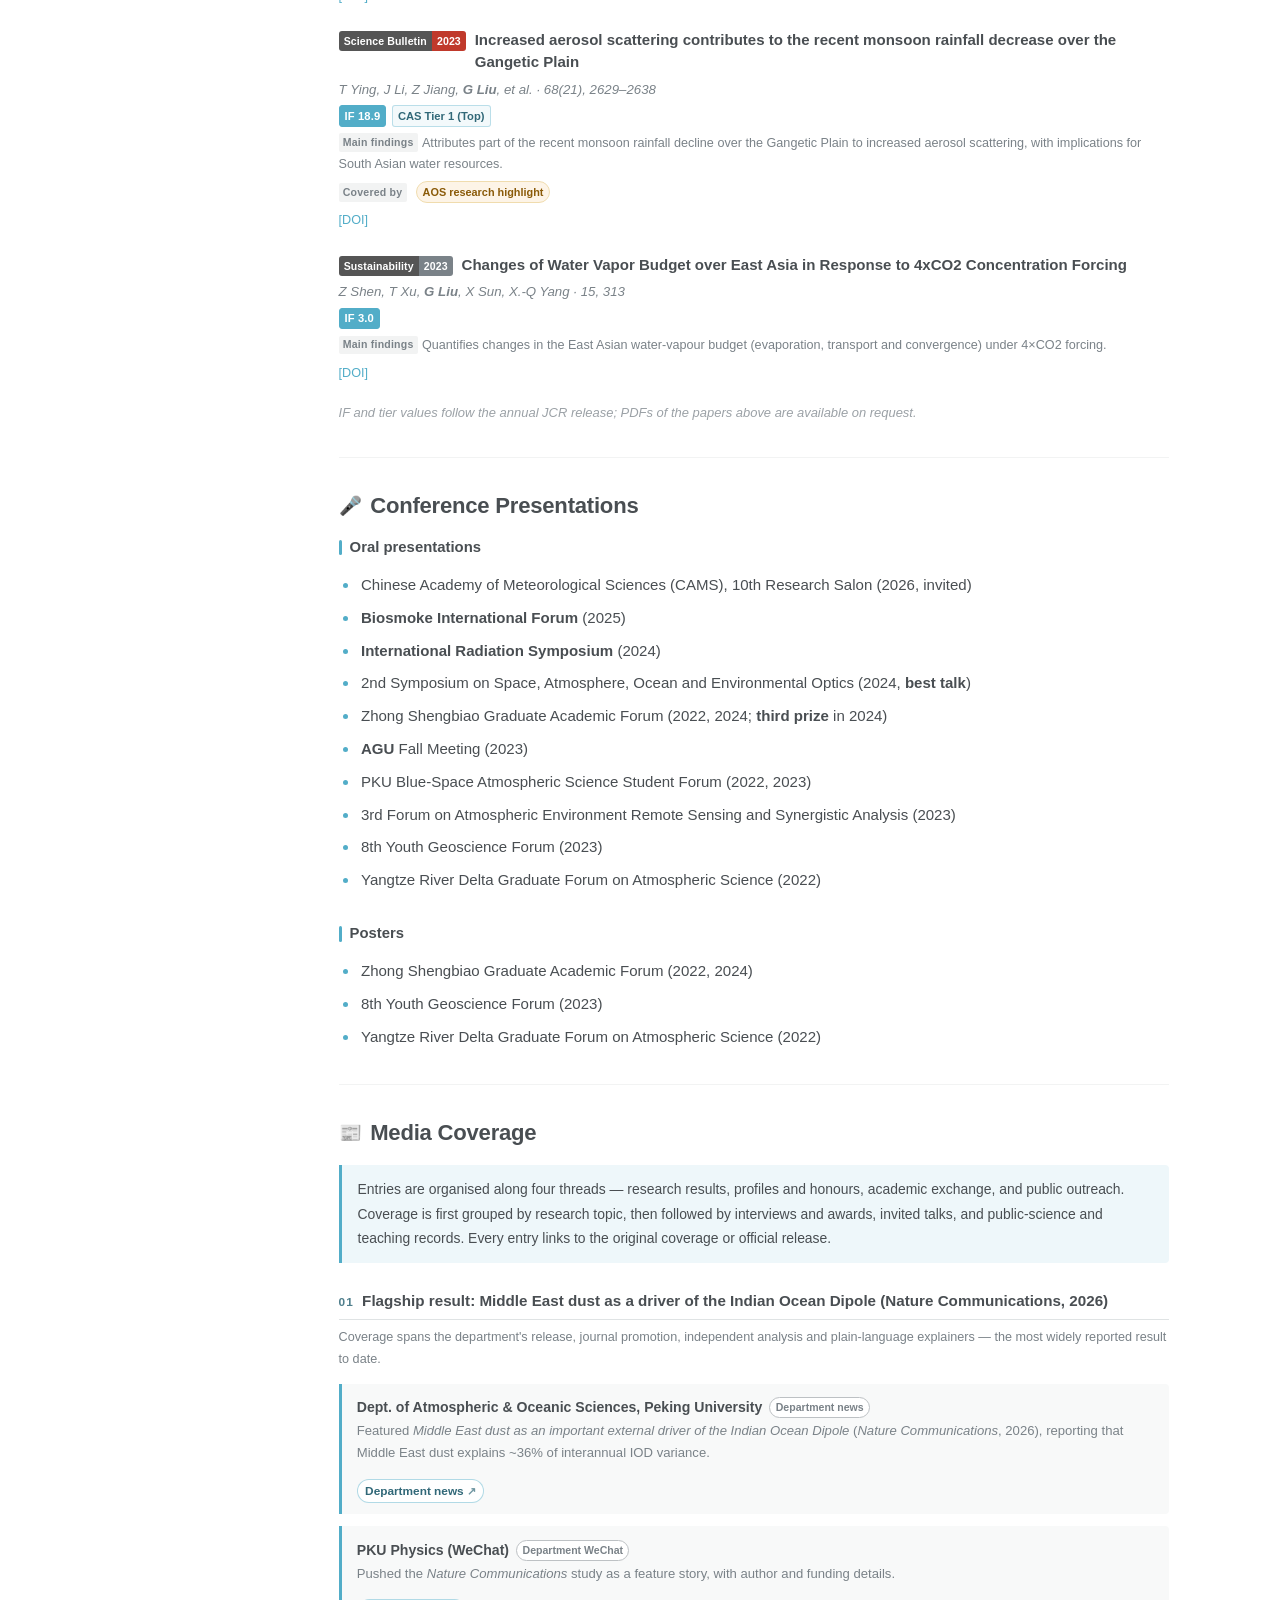
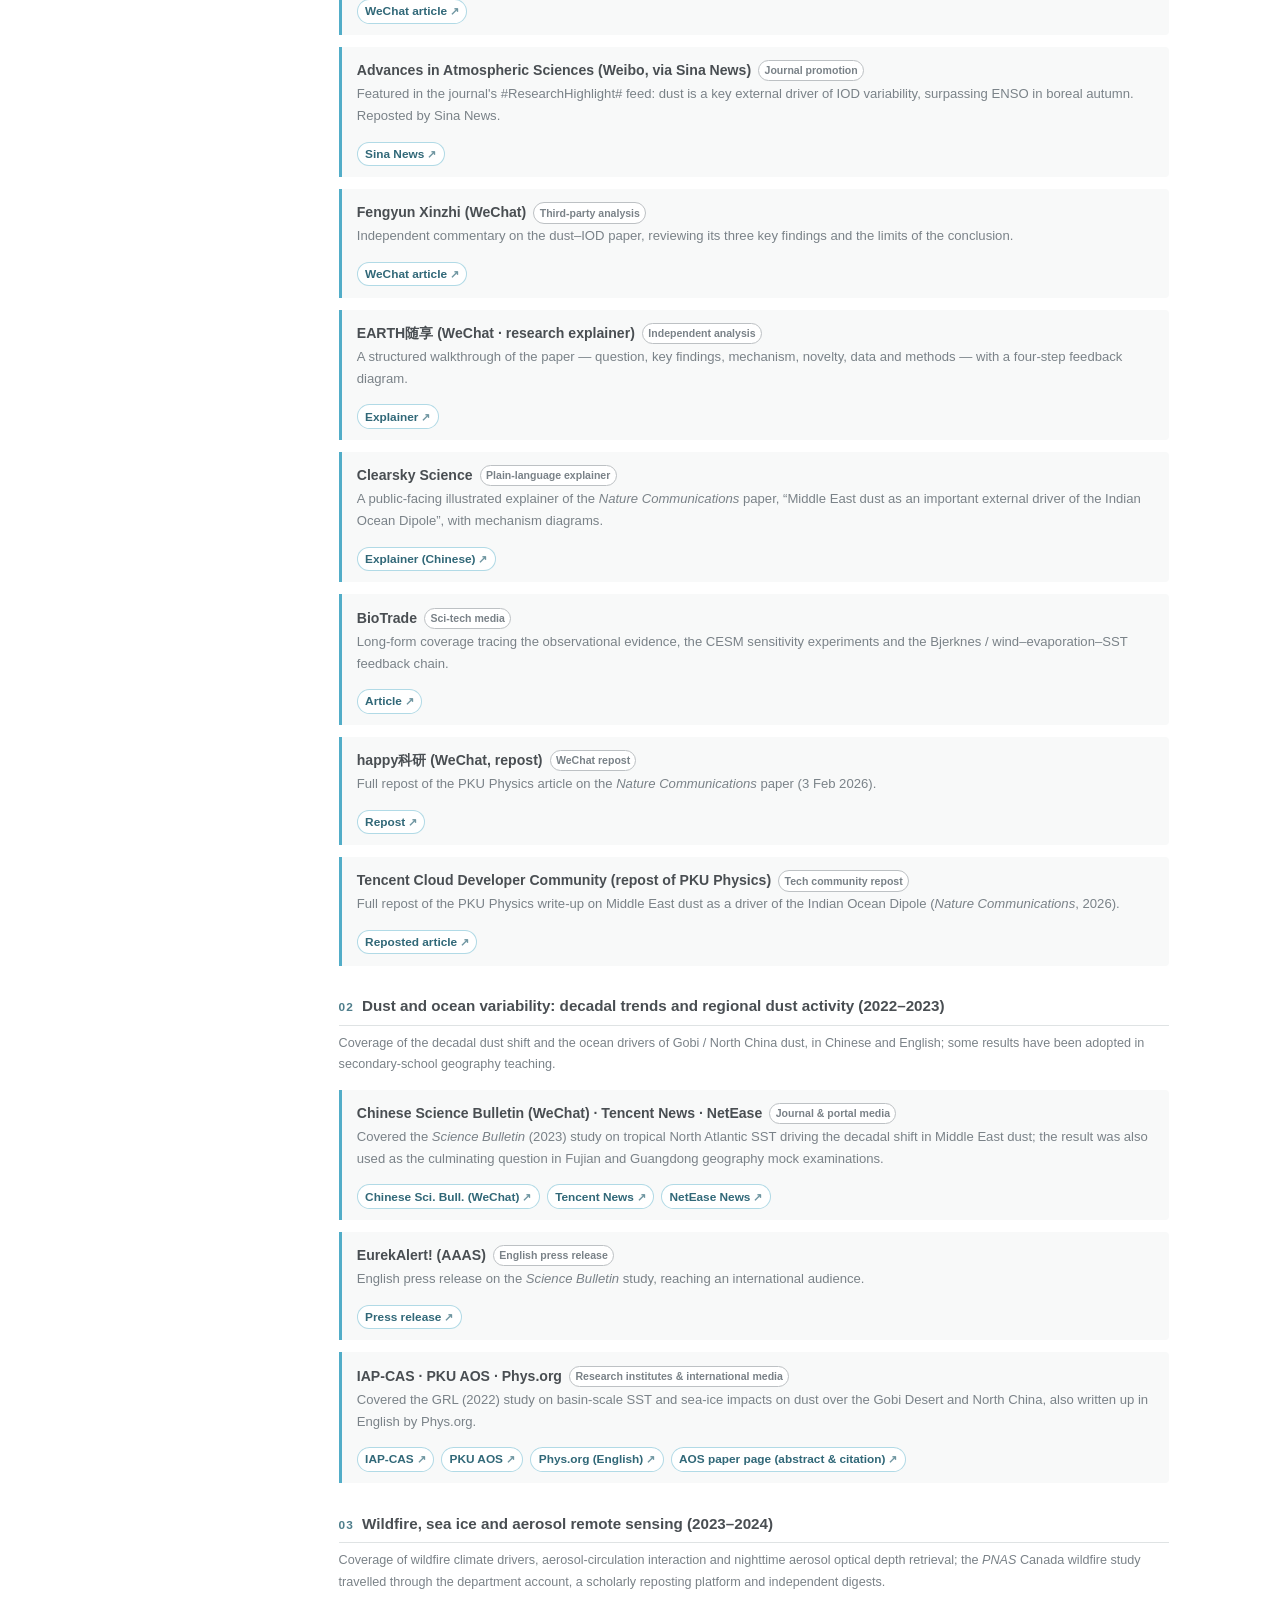
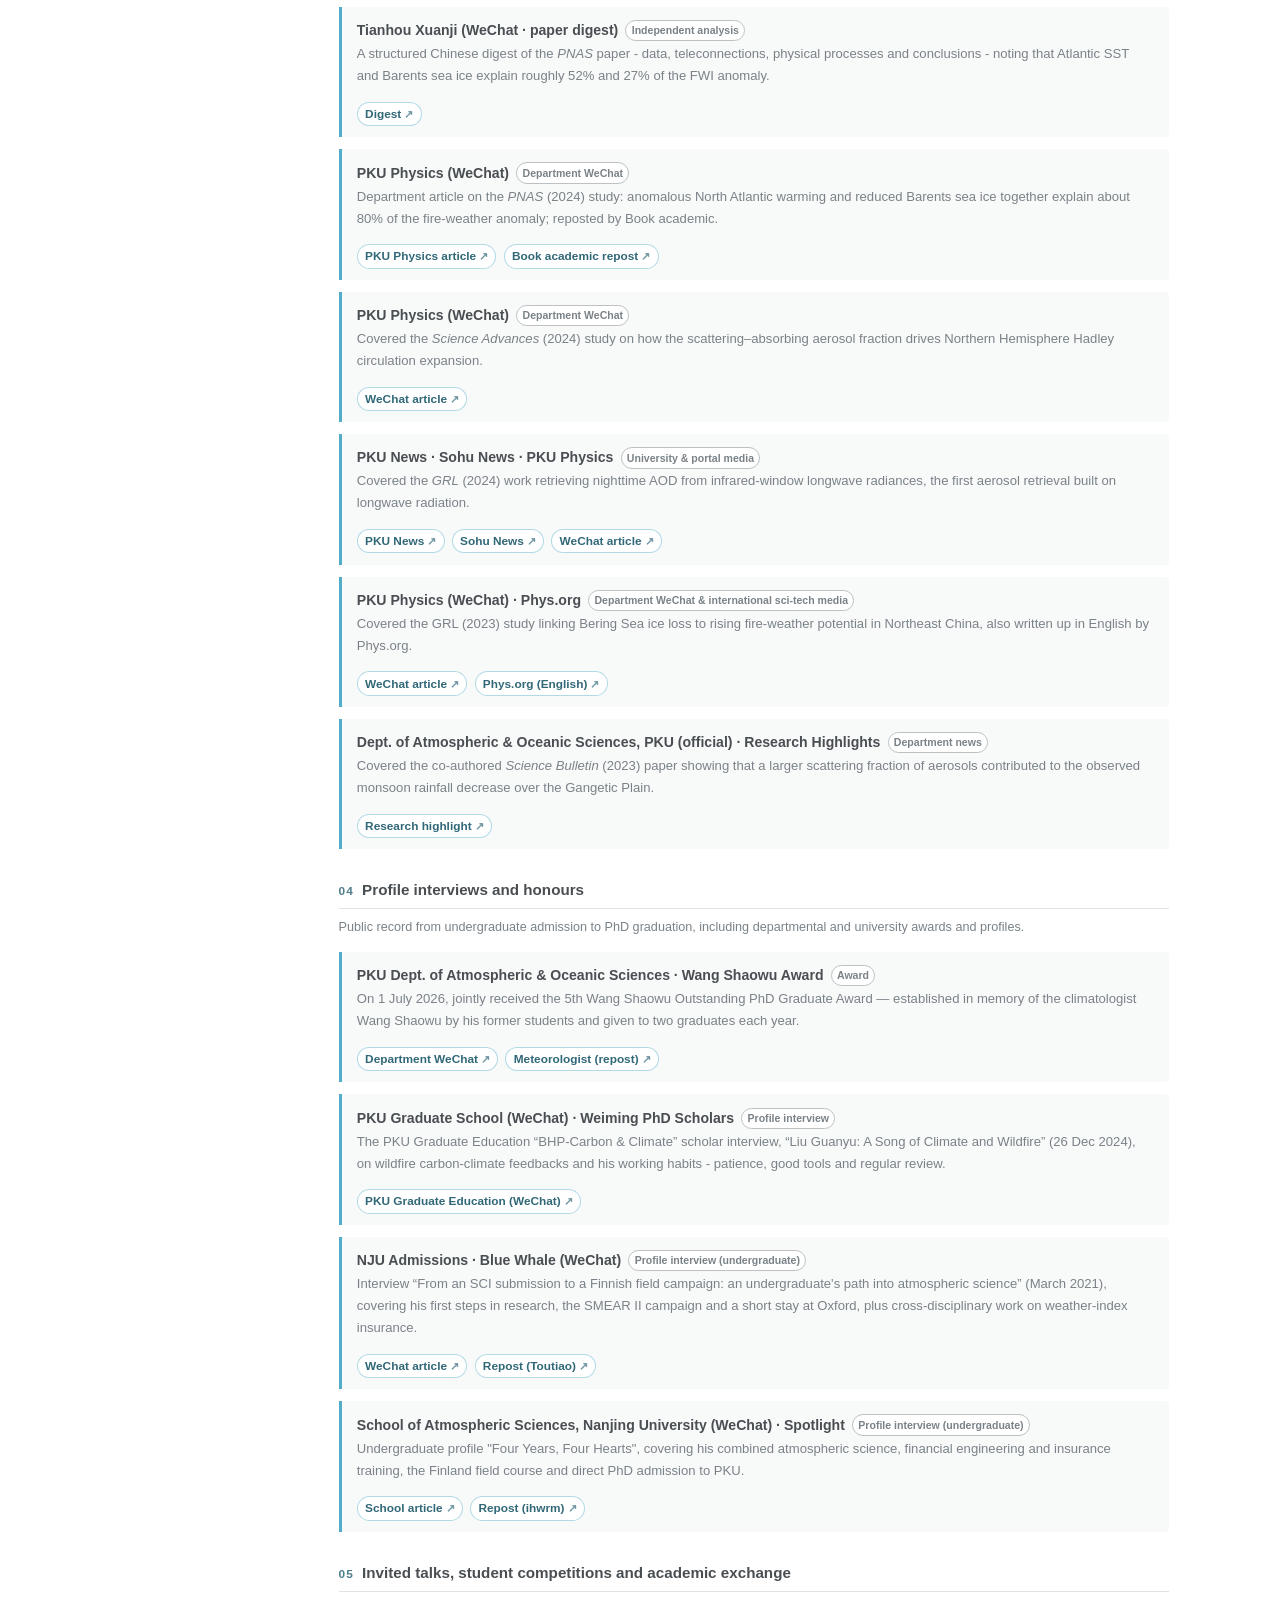
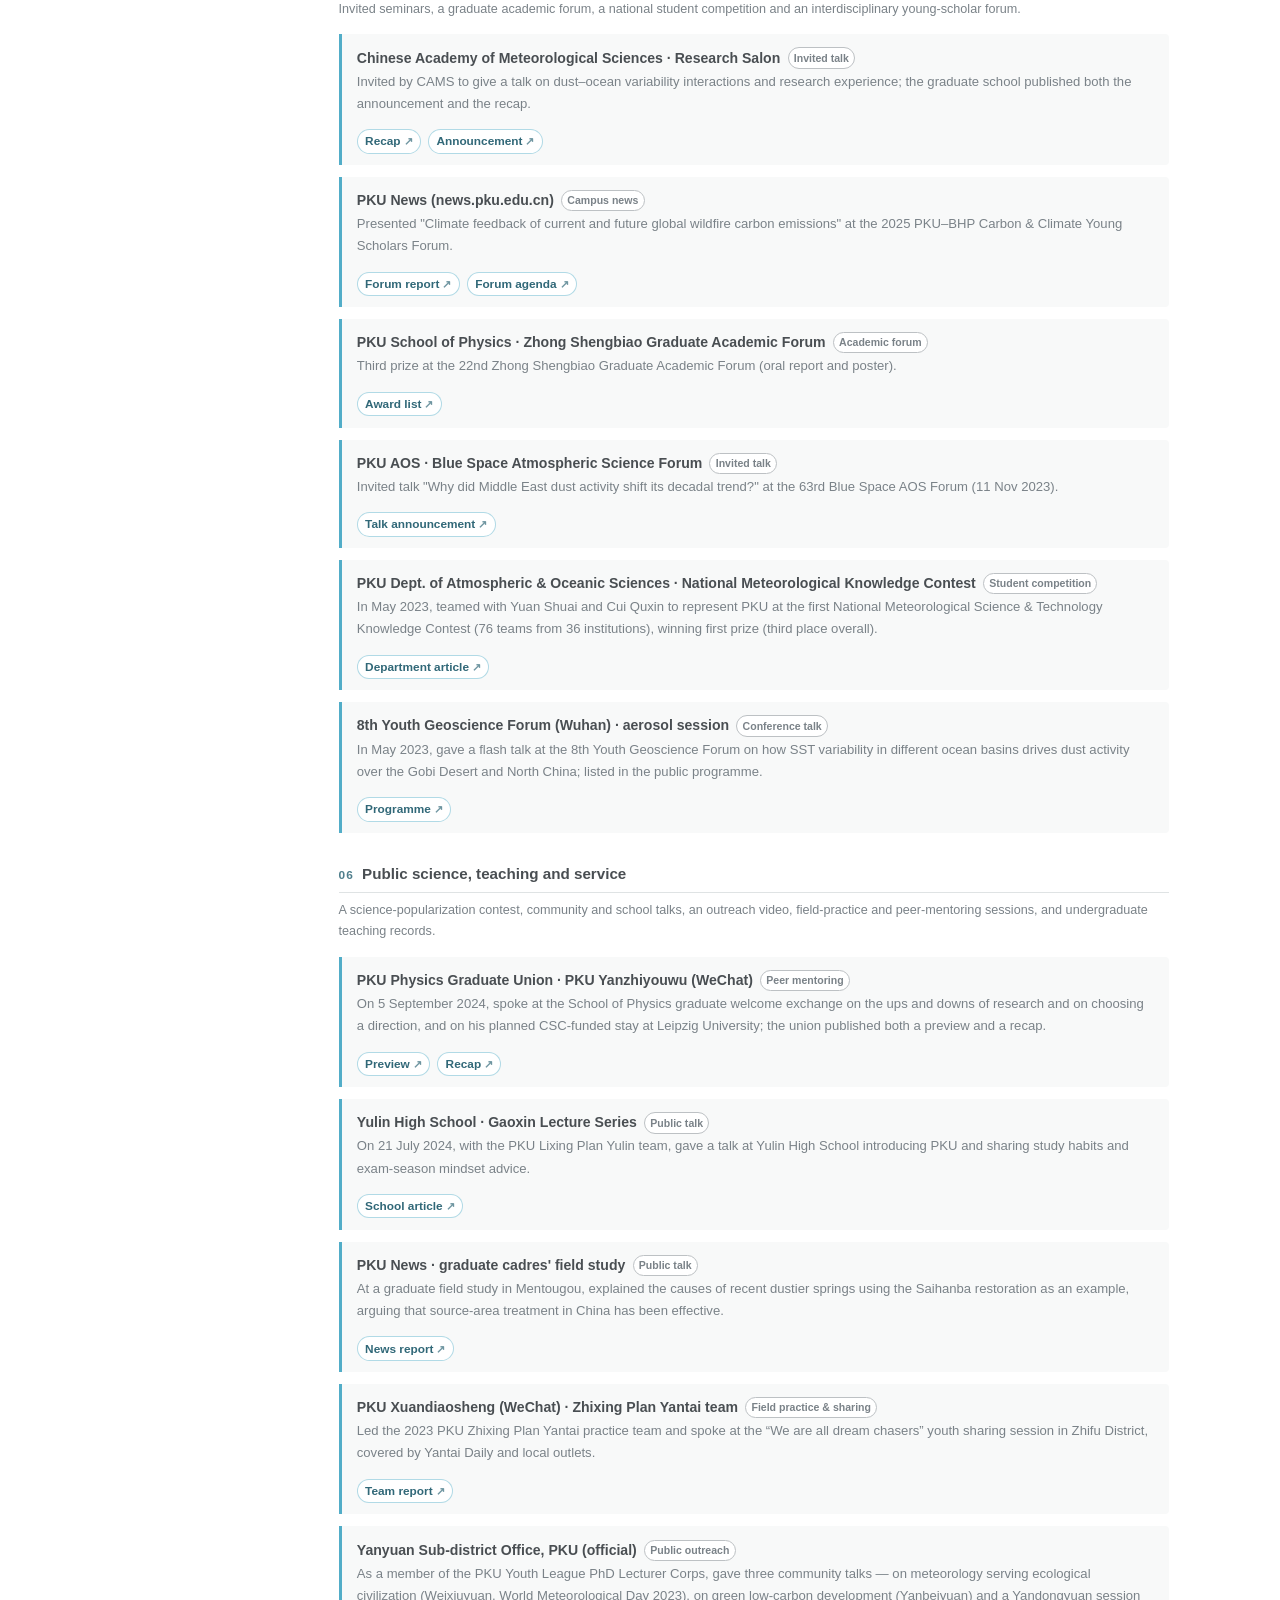
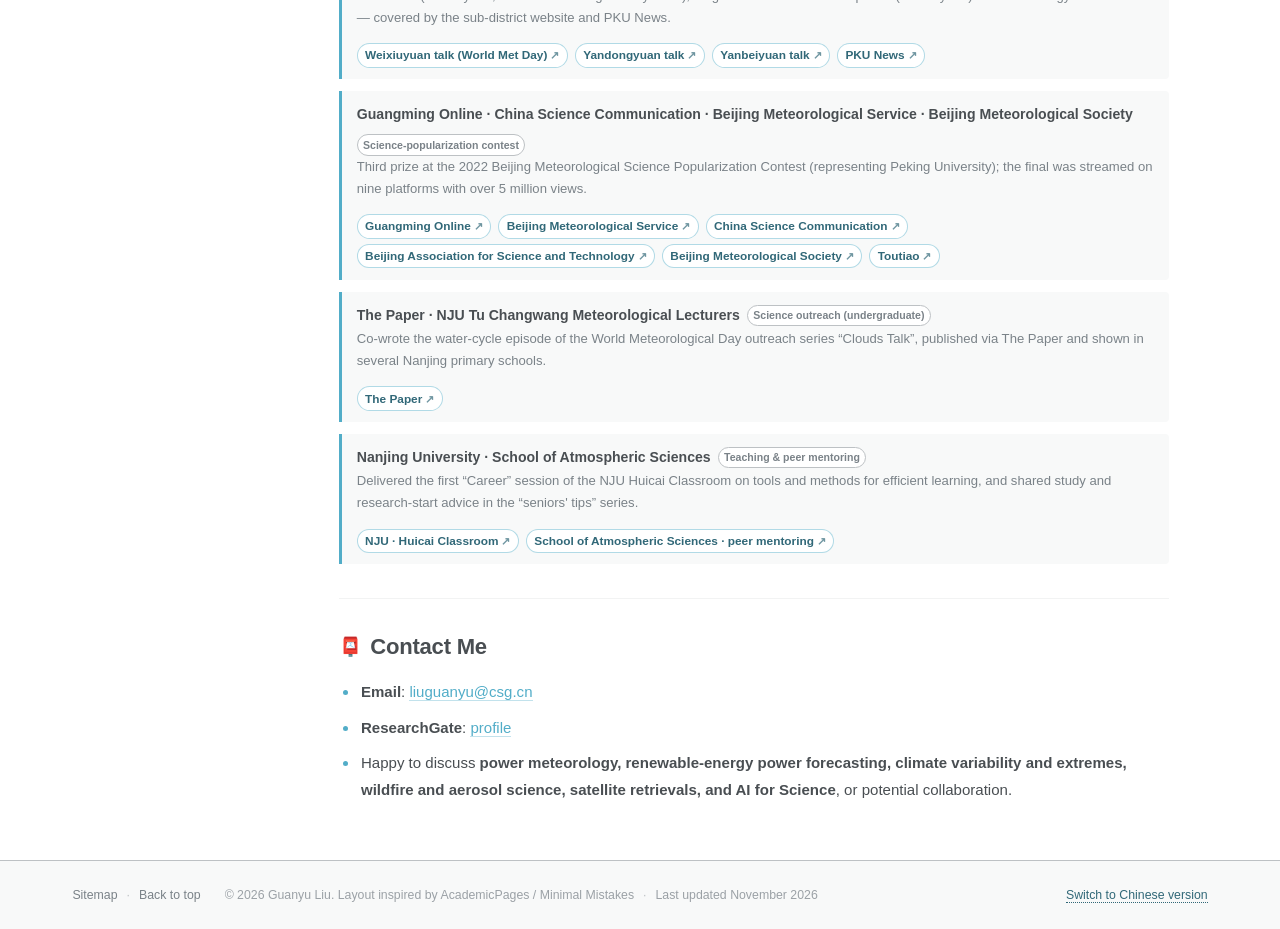
==== commit 73d8dfdf: "Add visitor counter: today and total page views - sidebar shows today PV and cumulative site PV via " ====
--- a/en.html
+++ b/en.html
@@ -16,8 +16,14 @@
 <link rel="me" href="https://www.researchgate.net/profile/Guanyu-Liu-4?ev=hdr_xprf">
 <link rel="canonical" href="https://guanyuliu0818.github.io/resume/en.html">
 <meta property="og:url" content="https://guanyuliu0818.github.io/resume/en.html">
-<meta property="og:image" content="https://guanyuliu0818.github.io/resume/assets/avatar.svg">
-<meta name="twitter:image" content="https://guanyuliu0818.github.io/resume/assets/avatar.svg">
+<meta property="og:image" content="https://guanyuliu0818.github.io/resume/assets/og-card.png">
+<meta property="og:image:secure_url" content="https://guanyuliu0818.github.io/resume/assets/og-card.png">
+<meta property="og:image:type" content="image/png">
+<meta property="og:image:width" content="1200">
+<meta property="og:image:height" content="630">
+<meta property="og:image:alt" content="Guanyu Liu · Atmospheric science Ph.D. · Power meteorology and renewable forecasting">
+<meta name="twitter:image" content="https://guanyuliu0818.github.io/resume/assets/og-card.png">
+<meta name="twitter:image:alt" content="Guanyu Liu · Atmospheric science Ph.D. · Power meteorology and renewable forecasting">
 <meta property="og:type" content="profile">
 <meta property="og:site_name" content="Guanyu Liu (刘冠宇)">
 <meta property="og:locale" content="en_US">
@@ -26,13 +32,14 @@
 <meta property="og:description" content="Guanyu Liu is a supervisor in the Hydropower &amp; New Energy Division of the CSG Power Dispatching and Control Center and holds a Ph.D. in Atmospheric Physics from Peking University. He works on power meteorology, renewable-energy forecasting, wildfire–climate feedbacks, aerosol–climate interactions, Middle East dust and the Indian Ocean Dipole, nighttime aerosol retrieval and AI for Science, with 18 papers in Nature Communications, PNAS, Science Advances and Science Bulletin.">
 <meta property="profile:first_name" content="Guanyu">
 <meta property="profile:last_name" content="Liu">
-<meta name="twitter:card" content="summary">
+<meta name="twitter:card" content="summary_large_image">
 <meta name="twitter:title" content="Guanyu Liu (刘冠宇) | Atmospheric Science Ph.D. · Power Meteorology &amp; Renewable Forecasting">
 <meta name="twitter:description" content="Guanyu Liu is a supervisor in the Hydropower &amp; New Energy Division of the CSG Power Dispatching and Control Center and holds a Ph.D. in Atmospheric Physics from Peking University. He works on power meteorology, renewable-energy forecasting, wildfire–climate feedbacks, aerosol–climate interactions, Middle East dust and the Indian Ocean Dipole, nighttime aerosol retrieval and AI for Science, with 18 papers in Nature Communications, PNAS, Science Advances and Science Bulletin.">
 <link rel="icon" type="image/svg+xml" href="assets/favicon.svg">
 <link rel="stylesheet" href="assets/style.css">
-<script type="application/ld+json">{"@context":"https://schema.org","@type":"Person","@id":"https://guanyuliu0818.github.io/resume/en.html#person","name":"Guanyu Liu","alternateName":"刘冠宇","description":"Guanyu Liu is a supervisor in the Hydropower & New Energy Division of the CSG Power Dispatching and Control Center and holds a Ph.D. in Atmospheric Physics from Peking University. He works on power meteorology, renewable-energy forecasting, wildfire–climate feedbacks, aerosol–climate interactions, Middle East dust and the Indian Ocean Dipole, nighttime aerosol retrieval and AI for Science, with 18 papers in Nature Communications, PNAS, Science Advances and Science Bulletin.","jobTitle":"Supervisor, Hydropower & New Energy Division","affiliation":{"@type":"Organization","name":"China Southern Power Grid Power Dispatching and Control Center"},"worksFor":{"@type":"Organization","name":"China Southern Power Grid Power Dispatching and Control Center"},"alumniOf":[{"@type":"CollegeOrUniversity","name":"Peking University"},{"@type":"CollegeOrUniversity","name":"Leipzig University"},{"@type":"CollegeOrUniversity","name":"Nanjing University"},{"@type":"CollegeOrUniversity","name":"Nanjing University, Business School"}],"knowsAbout":["Power meteorology","Renewable-energy power forecasting","Atmospheric physics","Wildfire and climate feedbacks","Aerosol-climate interactions","Satellite remote sensing","Machine learning","AI for Science"],"sameAs":["https://orcid.org/0000-0002-2202-4746","https://www.researchgate.net/profile/Guanyu-Liu-4?ev=hdr_xprf"],"email":"mailto:liuguanyu@csg.cn","url":"https://guanyuliu0818.github.io/resume/en.html","image":"https://guanyuliu0818.github.io/resume/assets/avatar.svg","award":["5th Wang Shaowu Outstanding Doctoral Graduate Award (2026)","Peking University Presidential Scholarship (2025, 2021)","National Scholarship (2023)","Outstanding Graduate of Beijing (2026)"]}</script>
-<script type="application/ld+json">{"@context":"https://schema.org","@type":"ItemList","name":"Publications","numberOfItems":18,"itemListElement":[{"@type":"ScholarlyArticle","position":1,"name":"Middle East dust as an important external driver of the Indian Ocean Dipole","headline":"Middle East dust as an important external driver of the Indian Ocean Dipole","author":{"@type":"Person","name":"Guanyu Liu"},"isPartOf":{"@type":"Periodical","name":"Nature Communications"},"datePublished":"2026","abstract":"Identifies Middle East dust as an important external driver of the Indian Ocean Dipole: dust–radiation–SST feedbacks can trigger and amplify IOD events, adding a new external forcing to tropical coupled variability.","identifier":"https://doi.org/10.1038/s41467-026-68842-1","url":"https://doi.org/10.1038/s41467-026-68842-1","sameAs":"https://doi.org/10.1038/s41467-026-68842-1","additionalProperty":{"@type":"PropertyValue","name":"Impact Factor","value":"18.1"}},{"@type":"ScholarlyArticle","position":2,"name":"Beaufort sea ice loss contributes to enhanced health exposure to fire weather over Southeast Asia","headline":"Beaufort sea ice loss contributes to enhanced health exposure to fire weather over Southeast Asia","author":{"@type":"Person","name":"Guanyu Liu"},"isPartOf":{"@type":"Periodical","name":"npj Clim Atmos Sci"},"datePublished":"2025","abstract":"Shows that Beaufort Sea ice loss alters circulation and humidity, intensifying fire weather and population exposure to harmful smoke over Southeast Asia, linking high-latitude ice change to low-latitude public health risk.","identifier":"https://doi.org/10.1038/s41612-025-00954-9","url":"https://doi.org/10.1038/s41612-025-00954-9","sameAs":"https://doi.org/10.1038/s41612-025-00954-9","additionalProperty":{"@type":"PropertyValue","name":"Impact Factor","value":"8.5"}},{"@type":"ScholarlyArticle","position":3,"name":"Estimation of Nighttime Aerosol Optical Depths Using the Ground-based Microwave Radiometer","headline":"Estimation of Nighttime Aerosol Optical Depths Using the Ground-based Microwave Radiometer","author":{"@type":"Person","name":"Guanyu Liu"},"isPartOf":{"@type":"Periodical","name":"Atmos. Meas. Tech."},"datePublished":"2025","abstract":"Presents a nighttime AOD retrieval based on ground-based microwave radiometer brightness temperatures, filling the night-time AOD observation gap and enabling diurnal aerosol and radiative-forcing studies.","identifier":"https://doi.org/10.5194/amt-18-6705-2025","url":"https://doi.org/10.5194/amt-18-6705-2025","sameAs":"https://doi.org/10.5194/amt-18-6705-2025","additionalProperty":{"@type":"PropertyValue","name":"Impact Factor","value":"3.3"}},{"@type":"ScholarlyArticle","position":4,"name":"North Atlantic and the Barents Sea Variability Contribute to the 2023 Extreme Fire Season in Canada","headline":"North Atlantic and the Barents Sea Variability Contribute to the 2023 Extreme Fire Season in Canada","author":{"@type":"Person","name":"Guanyu Liu"},"isPartOf":{"@type":"Periodical","name":"PNAS"},"datePublished":"2024","abstract":"Separates the contributions of North Atlantic and Barents Sea SST/sea-ice variability, explaining how climate variability pushed the unprecedented 2023 Canadian fire season to extremes.","identifier":"https://doi.org/10.1073/pnas.2414241121","url":"https://doi.org/10.1073/pnas.2414241121","sameAs":"https://doi.org/10.1073/pnas.2414241121","additionalProperty":{"@type":"PropertyValue","name":"Impact Factor","value":"12.8"}},{"@type":"ScholarlyArticle","position":5,"name":"Amundsen Sea Ice Loss Contributes to Australian Wildfires","headline":"Amundsen Sea Ice Loss Contributes to Australian Wildfires","author":{"@type":"Person","name":"Guanyu Liu"},"isPartOf":{"@type":"Periodical","name":"Environ. Sci. Technol."},"datePublished":"2024","abstract":"Links Amundsen Sea ice loss to Australian fire activity through teleconnections, offering a high-latitude driver for recent increases in Australian wildfires.","identifier":"https://doi.org/10.1021/acs.est.4c00051","url":"https://doi.org/10.1021/acs.est.4c00051","sameAs":"https://doi.org/10.1021/acs.est.4c00051","additionalProperty":{"@type":"PropertyValue","name":"Impact Factor","value":"11.4"}},{"@type":"ScholarlyArticle","position":6,"name":"Estimation of Nighttime Aerosol Optical Depths Using Atmospheric Infrared Sounder Longwave Radiances","headline":"Estimation of Nighttime Aerosol Optical Depths Using Atmospheric Infrared Sounder Longwave Radiances","author":{"@type":"Person","name":"Guanyu Liu"},"isPartOf":{"@type":"Periodical","name":"Geophys. Res. Lett."},"datePublished":"2024","abstract":"Retrieves nighttime AOD from AIRS infrared-window radiances, overcoming the daylight dependence of visible-band retrievals and enabling round-the-clock aerosol monitoring.","identifier":"https://doi.org/10.1029/2023GL108120","url":"https://doi.org/10.1029/2023GL108120","sameAs":"https://doi.org/10.1029/2023GL108120","additionalProperty":{"@type":"PropertyValue","name":"Impact Factor","value":"5.2"}},{"@type":"ScholarlyArticle","position":7,"name":"The shift of decadal trend in Middle East dust activities attributed to North Tropical Atlantic variability","headline":"The shift of decadal trend in Middle East dust activities attributed to North Tropical Atlantic variability","author":{"@type":"Person","name":"Guanyu Liu"},"isPartOf":{"@type":"Periodical","name":"Science Bulletin"},"datePublished":"2023","abstract":"Identifies tropical North Atlantic SST variability as the key driver of the decadal turning point in Middle East dust activity, explaining the observed shift from increasing to decreasing dust trends.","identifier":"https://doi.org/10.1016/j.scib.2023.05.031","url":"https://doi.org/10.1016/j.scib.2023.05.031","sameAs":"https://doi.org/10.1016/j.scib.2023.05.031","additionalProperty":{"@type":"PropertyValue","name":"Impact Factor","value":"18.9"}},{"@type":"ScholarlyArticle","position":8,"name":"Atlantic Multi-decadal Oscillation Modulates the Relationship Between ENSO and Fire Weather in Australia","headline":"Atlantic Multi-decadal Oscillation Modulates the Relationship Between ENSO and Fire Weather in Australia","author":{"@type":"Person","name":"Guanyu Liu"},"isPartOf":{"@type":"Periodical","name":"Atmos. Chem. Phys."},"datePublished":"2023","abstract":"Shows that the Atlantic Multidecadal Oscillation modulates the ENSO–Australian fire-weather relationship, so decadal background states can amplify or mute interannual signals.","identifier":"https://doi.org/10.5194/acp-23-9217-2023","url":"https://doi.org/10.5194/acp-23-9217-2023","sameAs":"https://doi.org/10.5194/acp-23-9217-2023","additionalProperty":{"@type":"PropertyValue","name":"Impact Factor","value":"7.2"}},{"@type":"ScholarlyArticle","position":9,"name":"Increasing fire weather potential over Northeast China linked to declining Bering Sea ice","headline":"Increasing fire weather potential over Northeast China linked to declining Bering Sea ice","author":{"@type":"Person","name":"Guanyu Liu"},"isPartOf":{"@type":"Periodical","name":"Geophys. Res. Lett."},"datePublished":"2023","abstract":"Connects declining Bering Sea ice with Northeast Asian circulation anomalies that raise fire-weather potential in Northeast China, evidencing an Arctic driver of northern forest fire risk.","identifier":"https://doi.org/10.1029/2023GL105931","url":"https://doi.org/10.1029/2023GL105931","sameAs":"https://doi.org/10.1029/2023GL105931","additionalProperty":{"@type":"PropertyValue","name":"Impact Factor","value":"5.2"}},{"@type":"ScholarlyArticle","position":10,"name":"Impact of North Tropical Atlantic SST variability on Middle East dust activities","headline":"Impact of North Tropical Atlantic SST variability on Middle East dust activities","author":{"@type":"Person","name":"Guanyu Liu"},"isPartOf":{"@type":"Periodical","name":"Chinese Sci. Bull."},"datePublished":"2023","abstract":"A short Chinese-language perspective summarising how tropical North Atlantic SST variability affects Middle East dust activity.","identifier":"https://doi.org/10.1360/tb-2023-0457","url":"https://doi.org/10.1360/tb-2023-0457","sameAs":"https://doi.org/10.1360/tb-2023-0457"},{"@type":"ScholarlyArticle","position":11,"name":"Impact of sea surface temperature variability at different ocean basins on dust activities in the Gobi Desert and North China","headline":"Impact of sea surface temperature variability at different ocean basins on dust activities in the Gobi Desert and North China","author":{"@type":"Person","name":"Guanyu Liu"},"isPartOf":{"@type":"Periodical","name":"Geophys. Res. Lett."},"datePublished":"2022","abstract":"Quantifies the relative contributions of basin-scale SST and sea ice to dust activity over the Gobi Desert and North China, identifying the dominant oceanic drivers of interannual dust variability.","identifier":"https://doi.org/10.1029/2022GL099821","url":"https://doi.org/10.1029/2022GL099821","sameAs":"https://doi.org/10.1029/2022GL099821","additionalProperty":{"@type":"PropertyValue","name":"Impact Factor","value":"5.2"}},{"@type":"ScholarlyArticle","position":12,"name":"Pacific Walker Circulation strengthened by tropospheric aerosol forcing","headline":"Pacific Walker Circulation strengthened by tropospheric aerosol forcing","author":{"@type":"Person","name":"Guanyu Liu"},"isPartOf":{"@type":"Periodical","name":"npj Clim Atmos Sci"},"datePublished":"2026","abstract":"Shows that tropospheric aerosol forcing strengthens the Pacific Walker Circulation, complicating the simple expectation that warming necessarily weakens it.","identifier":"https://doi.org/10.1038/s41612-026-01442-4","url":"https://doi.org/10.1038/s41612-026-01442-4","sameAs":"https://doi.org/10.1038/s41612-026-01442-4","additionalProperty":{"@type":"PropertyValue","name":"Impact Factor","value":"8.5"}},{"@type":"ScholarlyArticle","position":13,"name":"An AI-based algorithm for retrieving aerosol optical depth and single scattering albedo using All-Sky Imager observations","headline":"An AI-based algorithm for retrieving aerosol optical depth and single scattering albedo using All-Sky Imager observations","author":{"@type":"Person","name":"Guanyu Liu"},"isPartOf":{"@type":"Periodical","name":"Atmos. Meas. Tech."},"datePublished":"2026","abstract":"Uses all-sky imager observations with an AI algorithm to retrieve AOD and single-scattering albedo simultaneously, improving site-level characterisation of aerosol absorption.","identifier":"https://doi.org/10.5194/amt-19-5871-2026","url":"https://doi.org/10.5194/amt-19-5871-2026","sameAs":"https://doi.org/10.5194/amt-19-5871-2026","additionalProperty":{"@type":"PropertyValue","name":"Impact Factor","value":"3.3"}},{"@type":"ScholarlyArticle","position":14,"name":"Machine learning-based estimation of clear-sky direct aerosol radiative forcing using multisensor satellite observations","headline":"Machine learning-based estimation of clear-sky direct aerosol radiative forcing using multisensor satellite observations","author":{"@type":"Person","name":"Guanyu Liu"},"isPartOf":{"@type":"Periodical","name":"JGR: Atmospheres"},"datePublished":"2025","abstract":"Combines multi-sensor satellite observations with machine learning to estimate clear-sky direct aerosol radiative forcing globally, reducing retrieval uncertainty.","identifier":"https://doi.org/10.1029/2024JD043170","url":"https://doi.org/10.1029/2024JD043170","sameAs":"https://doi.org/10.1029/2024JD043170","additionalProperty":{"@type":"PropertyValue","name":"Impact Factor","value":"4.4"}},{"@type":"ScholarlyArticle","position":15,"name":"Fractional change of scattering and absorbing aerosols contributes to Northern Hemisphere Hadley circulation expansion","headline":"Fractional change of scattering and absorbing aerosols contributes to Northern Hemisphere Hadley circulation expansion","author":{"@type":"Person","name":"Guanyu Liu"},"isPartOf":{"@type":"Periodical","name":"Science Advances"},"datePublished":"2024","abstract":"Proposes that fractional changes in scattering versus absorbing aerosols drive Northern Hemisphere Hadley circulation expansion, with implications for monsoon and dry-zone shifts.","identifier":"https://doi.org/10.1126/sciadv.adq9716","url":"https://doi.org/10.1126/sciadv.adq9716","sameAs":"https://doi.org/10.1126/sciadv.adq9716","additionalProperty":{"@type":"PropertyValue","name":"Impact Factor","value":"11.8"}},{"@type":"ScholarlyArticle","position":16,"name":"Impact of the Indian Ocean Dipole mode on planetary boundary layer ozone in China","headline":"Impact of the Indian Ocean Dipole mode on planetary boundary layer ozone in China","author":{"@type":"Person","name":"Guanyu Liu"},"isPartOf":{"@type":"Periodical","name":"Geophys. Res. Lett."},"datePublished":"2024","abstract":"Reveals that the Indian Ocean Dipole modulates planetary boundary layer ozone over China through circulation and photochemistry, linking ocean variability to air quality.","identifier":"https://doi.org/10.1029/2024GL110108","url":"https://doi.org/10.1029/2024GL110108","sameAs":"https://doi.org/10.1029/2024GL110108","additionalProperty":{"@type":"PropertyValue","name":"Impact Factor","value":"5.2"}},{"@type":"ScholarlyArticle","position":17,"name":"Increased aerosol scattering contributes to the recent monsoon rainfall decrease over the Gangetic Plain","headline":"Increased aerosol scattering contributes to the recent monsoon rainfall decrease over the Gangetic Plain","author":{"@type":"Person","name":"Guanyu Liu"},"isPartOf":{"@type":"Periodical","name":"Science Bulletin"},"datePublished":"2023","abstract":"Attributes part of the recent monsoon rainfall decline over the Gangetic Plain to increased aerosol scattering, with implications for South Asian water resources.","identifier":"https://doi.org/10.1016/j.scib.2023.08.052","url":"https://doi.org/10.1016/j.scib.2023.08.052","sameAs":"https://doi.org/10.1016/j.scib.2023.08.052","additionalProperty":{"@type":"PropertyValue","name":"Impact Factor","value":"18.9"}},{"@type":"ScholarlyArticle","position":18,"name":"Changes of Water Vapor Budget over East Asia in Response to 4xCO2 Concentration Forcing","headline":"Changes of Water Vapor Budget over East Asia in Response to 4xCO2 Concentration Forcing","author":{"@type":"Person","name":"Guanyu Liu"},"isPartOf":{"@type":"Periodical","name":"Sustainability"},"datePublished":"2023","abstract":"Quantifies changes in the East Asian water-vapour budget (evaporation, transport and convergence) under 4×CO2 forcing.","identifier":"https://doi.org/10.3390/su15010313","url":"https://doi.org/10.3390/su15010313","sameAs":"https://doi.org/10.3390/su15010313","additionalProperty":{"@type":"PropertyValue","name":"Impact Factor","value":"3.0"}}]}</script>
+<script type="application/ld+json">{"@context":"https://schema.org","@type":"Person","@id":"https://guanyuliu0818.github.io/resume/en.html#person","name":"Guanyu Liu","alternateName":"刘冠宇","description":"Guanyu Liu is a supervisor in the Hydropower & New Energy Division of the CSG Power Dispatching and Control Center and holds a Ph.D. in Atmospheric Physics from Peking University. He works on power meteorology, renewable-energy forecasting, wildfire–climate feedbacks, aerosol–climate interactions, Middle East dust and the Indian Ocean Dipole, nighttime aerosol retrieval and AI for Science, with 18 papers in Nature Communications, PNAS, Science Advances and Science Bulletin.","jobTitle":"Supervisor, Hydropower & New Energy Division","affiliation":{"@type":"Organization","name":"China Southern Power Grid Power Dispatching and Control Center"},"worksFor":{"@type":"Organization","name":"China Southern Power Grid Power Dispatching and Control Center"},"alumniOf":[{"@type":"CollegeOrUniversity","name":"Peking University"},{"@type":"CollegeOrUniversity","name":"Leipzig University"},{"@type":"CollegeOrUniversity","name":"Nanjing University"},{"@type":"CollegeOrUniversity","name":"Nanjing University, Business School"}],"knowsAbout":["Power meteorology","Renewable-energy power forecasting","Atmospheric physics","Wildfire and climate feedbacks","Aerosol-climate interactions","Satellite remote sensing","Machine learning","AI for Science"],"sameAs":["https://orcid.org/0000-0002-2202-4746","https://www.researchgate.net/profile/Guanyu-Liu-4?ev=hdr_xprf"],"hasCredential":{"@type":"EducationalOccupationalCredential","credentialCategory":"Ph.D.","educationalLevel":"Doctoral","about":"Atmospheric Physics and Atmospheric Environment","recognizedBy":{"@type":"CollegeOrUniversity","name":"Peking University"}},"identifier":"https://orcid.org/0000-0002-2202-4746","email":"mailto:liuguanyu@csg.cn","url":"https://guanyuliu0818.github.io/resume/en.html","image":"https://guanyuliu0818.github.io/resume/assets/og-card.png","mainEntityOfPage":{"@id":"https://guanyuliu0818.github.io/resume/en.html#webpage"},"award":["5th Wang Shaowu Outstanding Doctoral Graduate Award (2026)","Peking University Presidential Scholarship (2025, 2021)","National Scholarship (2023)","Outstanding Graduate of Beijing (2026)"]}</script>
+<script type="application/ld+json">{"@context":"https://schema.org","@type":"ProfilePage","@id":"https://guanyuliu0818.github.io/resume/en.html#webpage","url":"https://guanyuliu0818.github.io/resume/en.html","name":"Guanyu Liu (刘冠宇) | Atmospheric Science Ph.D. · Power Meteorology & Renewable Forecasting","inLanguage":"en","dateModified":"2026-11-22","mainEntity":{"@id":"https://guanyuliu0818.github.io/resume/en.html#person"},"isPartOf":{"@type":"WebSite","@id":"https://guanyuliu0818.github.io/resume/#website","url":"https://guanyuliu0818.github.io/resume/","name":"Guanyu Liu (刘冠宇)"}}</script>
+<script type="application/ld+json">{"@context":"https://schema.org","@type":"ItemList","name":"Publications","numberOfItems":18,"itemListElement":[{"@type":"ScholarlyArticle","position":1,"name":"Middle East dust as an important external driver of the Indian Ocean Dipole","headline":"Middle East dust as an important external driver of the Indian Ocean Dipole","author":{"@type":"Person","@id":"https://guanyuliu0818.github.io/resume/en.html#person","name":"Guanyu Liu"},"isPartOf":{"@type":"Periodical","name":"Nature Communications"},"datePublished":"2026","abstract":"Identifies Middle East dust as an important external driver of the Indian Ocean Dipole: dust–radiation–SST feedbacks can trigger and amplify IOD events, adding a new external forcing to tropical coupled variability.","identifier":"https://doi.org/10.1038/s41467-026-68842-1","url":"https://doi.org/10.1038/s41467-026-68842-1","sameAs":"https://doi.org/10.1038/s41467-026-68842-1","additionalProperty":{"@type":"PropertyValue","name":"Impact Factor","value":"18.1"}},{"@type":"ScholarlyArticle","position":2,"name":"Beaufort sea ice loss contributes to enhanced health exposure to fire weather over Southeast Asia","headline":"Beaufort sea ice loss contributes to enhanced health exposure to fire weather over Southeast Asia","author":{"@type":"Person","@id":"https://guanyuliu0818.github.io/resume/en.html#person","name":"Guanyu Liu"},"isPartOf":{"@type":"Periodical","name":"npj Clim Atmos Sci"},"datePublished":"2025","abstract":"Shows that Beaufort Sea ice loss alters circulation and humidity, intensifying fire weather and population exposure to harmful smoke over Southeast Asia, linking high-latitude ice change to low-latitude public health risk.","identifier":"https://doi.org/10.1038/s41612-025-00954-9","url":"https://doi.org/10.1038/s41612-025-00954-9","sameAs":"https://doi.org/10.1038/s41612-025-00954-9","additionalProperty":{"@type":"PropertyValue","name":"Impact Factor","value":"8.5"}},{"@type":"ScholarlyArticle","position":3,"name":"Estimation of Nighttime Aerosol Optical Depths Using the Ground-based Microwave Radiometer","headline":"Estimation of Nighttime Aerosol Optical Depths Using the Ground-based Microwave Radiometer","author":{"@type":"Person","@id":"https://guanyuliu0818.github.io/resume/en.html#person","name":"Guanyu Liu"},"isPartOf":{"@type":"Periodical","name":"Atmos. Meas. Tech."},"datePublished":"2025","abstract":"Presents a nighttime AOD retrieval based on ground-based microwave radiometer brightness temperatures, filling the night-time AOD observation gap and enabling diurnal aerosol and radiative-forcing studies.","identifier":"https://doi.org/10.5194/amt-18-6705-2025","url":"https://doi.org/10.5194/amt-18-6705-2025","sameAs":"https://doi.org/10.5194/amt-18-6705-2025","additionalProperty":{"@type":"PropertyValue","name":"Impact Factor","value":"3.3"}},{"@type":"ScholarlyArticle","position":4,"name":"North Atlantic and the Barents Sea Variability Contribute to the 2023 Extreme Fire Season in Canada","headline":"North Atlantic and the Barents Sea Variability Contribute to the 2023 Extreme Fire Season in Canada","author":{"@type":"Person","@id":"https://guanyuliu0818.github.io/resume/en.html#person","name":"Guanyu Liu"},"isPartOf":{"@type":"Periodical","name":"PNAS"},"datePublished":"2024","abstract":"Separates the contributions of North Atlantic and Barents Sea SST/sea-ice variability, explaining how climate variability pushed the unprecedented 2023 Canadian fire season to extremes.","identifier":"https://doi.org/10.1073/pnas.2414241121","url":"https://doi.org/10.1073/pnas.2414241121","sameAs":"https://doi.org/10.1073/pnas.2414241121","additionalProperty":{"@type":"PropertyValue","name":"Impact Factor","value":"12.8"}},{"@type":"ScholarlyArticle","position":5,"name":"Amundsen Sea Ice Loss Contributes to Australian Wildfires","headline":"Amundsen Sea Ice Loss Contributes to Australian Wildfires","author":{"@type":"Person","@id":"https://guanyuliu0818.github.io/resume/en.html#person","name":"Guanyu Liu"},"isPartOf":{"@type":"Periodical","name":"Environ. Sci. Technol."},"datePublished":"2024","abstract":"Links Amundsen Sea ice loss to Australian fire activity through teleconnections, offering a high-latitude driver for recent increases in Australian wildfires.","identifier":"https://doi.org/10.1021/acs.est.4c00051","url":"https://doi.org/10.1021/acs.est.4c00051","sameAs":"https://doi.org/10.1021/acs.est.4c00051","additionalProperty":{"@type":"PropertyValue","name":"Impact Factor","value":"11.4"}},{"@type":"ScholarlyArticle","position":6,"name":"Estimation of Nighttime Aerosol Optical Depths Using Atmospheric Infrared Sounder Longwave Radiances","headline":"Estimation of Nighttime Aerosol Optical Depths Using Atmospheric Infrared Sounder Longwave Radiances","author":{"@type":"Person","@id":"https://guanyuliu0818.github.io/resume/en.html#person","name":"Guanyu Liu"},"isPartOf":{"@type":"Periodical","name":"Geophys. Res. Lett."},"datePublished":"2024","abstract":"Retrieves nighttime AOD from AIRS infrared-window radiances, overcoming the daylight dependence of visible-band retrievals and enabling round-the-clock aerosol monitoring.","identifier":"https://doi.org/10.1029/2023GL108120","url":"https://doi.org/10.1029/2023GL108120","sameAs":"https://doi.org/10.1029/2023GL108120","additionalProperty":{"@type":"PropertyValue","name":"Impact Factor","value":"5.2"}},{"@type":"ScholarlyArticle","position":7,"name":"The shift of decadal trend in Middle East dust activities attributed to North Tropical Atlantic variability","headline":"The shift of decadal trend in Middle East dust activities attributed to North Tropical Atlantic variability","author":{"@type":"Person","@id":"https://guanyuliu0818.github.io/resume/en.html#person","name":"Guanyu Liu"},"isPartOf":{"@type":"Periodical","name":"Science Bulletin"},"datePublished":"2023","abstract":"Identifies tropical North Atlantic SST variability as the key driver of the decadal turning point in Middle East dust activity, explaining the observed shift from increasing to decreasing dust trends.","identifier":"https://doi.org/10.1016/j.scib.2023.05.031","url":"https://doi.org/10.1016/j.scib.2023.05.031","sameAs":"https://doi.org/10.1016/j.scib.2023.05.031","additionalProperty":{"@type":"PropertyValue","name":"Impact Factor","value":"18.9"}},{"@type":"ScholarlyArticle","position":8,"name":"Atlantic Multi-decadal Oscillation Modulates the Relationship Between ENSO and Fire Weather in Australia","headline":"Atlantic Multi-decadal Oscillation Modulates the Relationship Between ENSO and Fire Weather in Australia","author":{"@type":"Person","@id":"https://guanyuliu0818.github.io/resume/en.html#person","name":"Guanyu Liu"},"isPartOf":{"@type":"Periodical","name":"Atmos. Chem. Phys."},"datePublished":"2023","abstract":"Shows that the Atlantic Multidecadal Oscillation modulates the ENSO–Australian fire-weather relationship, so decadal background states can amplify or mute interannual signals.","identifier":"https://doi.org/10.5194/acp-23-9217-2023","url":"https://doi.org/10.5194/acp-23-9217-2023","sameAs":"https://doi.org/10.5194/acp-23-9217-2023","additionalProperty":{"@type":"PropertyValue","name":"Impact Factor","value":"7.2"}},{"@type":"ScholarlyArticle","position":9,"name":"Increasing fire weather potential over Northeast China linked to declining Bering Sea ice","headline":"Increasing fire weather potential over Northeast China linked to declining Bering Sea ice","author":{"@type":"Person","@id":"https://guanyuliu0818.github.io/resume/en.html#person","name":"Guanyu Liu"},"isPartOf":{"@type":"Periodical","name":"Geophys. Res. Lett."},"datePublished":"2023","abstract":"Connects declining Bering Sea ice with Northeast Asian circulation anomalies that raise fire-weather potential in Northeast China, evidencing an Arctic driver of northern forest fire risk.","identifier":"https://doi.org/10.1029/2023GL105931","url":"https://doi.org/10.1029/2023GL105931","sameAs":"https://doi.org/10.1029/2023GL105931","additionalProperty":{"@type":"PropertyValue","name":"Impact Factor","value":"5.2"}},{"@type":"ScholarlyArticle","position":10,"name":"Impact of North Tropical Atlantic SST variability on Middle East dust activities","headline":"Impact of North Tropical Atlantic SST variability on Middle East dust activities","author":{"@type":"Person","@id":"https://guanyuliu0818.github.io/resume/en.html#person","name":"Guanyu Liu"},"isPartOf":{"@type":"Periodical","name":"Chinese Sci. Bull."},"datePublished":"2023","abstract":"A short Chinese-language perspective summarising how tropical North Atlantic SST variability affects Middle East dust activity.","identifier":"https://doi.org/10.1360/tb-2023-0457","url":"https://doi.org/10.1360/tb-2023-0457","sameAs":"https://doi.org/10.1360/tb-2023-0457"},{"@type":"ScholarlyArticle","position":11,"name":"Impact of sea surface temperature variability at different ocean basins on dust activities in the Gobi Desert and North China","headline":"Impact of sea surface temperature variability at different ocean basins on dust activities in the Gobi Desert and North China","author":{"@type":"Person","@id":"https://guanyuliu0818.github.io/resume/en.html#person","name":"Guanyu Liu"},"isPartOf":{"@type":"Periodical","name":"Geophys. Res. Lett."},"datePublished":"2022","abstract":"Quantifies the relative contributions of basin-scale SST and sea ice to dust activity over the Gobi Desert and North China, identifying the dominant oceanic drivers of interannual dust variability.","identifier":"https://doi.org/10.1029/2022GL099821","url":"https://doi.org/10.1029/2022GL099821","sameAs":"https://doi.org/10.1029/2022GL099821","additionalProperty":{"@type":"PropertyValue","name":"Impact Factor","value":"5.2"}},{"@type":"ScholarlyArticle","position":12,"name":"Pacific Walker Circulation strengthened by tropospheric aerosol forcing","headline":"Pacific Walker Circulation strengthened by tropospheric aerosol forcing","author":{"@type":"Person","@id":"https://guanyuliu0818.github.io/resume/en.html#person","name":"Guanyu Liu"},"isPartOf":{"@type":"Periodical","name":"npj Clim Atmos Sci"},"datePublished":"2026","abstract":"Shows that tropospheric aerosol forcing strengthens the Pacific Walker Circulation, complicating the simple expectation that warming necessarily weakens it.","identifier":"https://doi.org/10.1038/s41612-026-01442-4","url":"https://doi.org/10.1038/s41612-026-01442-4","sameAs":"https://doi.org/10.1038/s41612-026-01442-4","additionalProperty":{"@type":"PropertyValue","name":"Impact Factor","value":"8.5"}},{"@type":"ScholarlyArticle","position":13,"name":"An AI-based algorithm for retrieving aerosol optical depth and single scattering albedo using All-Sky Imager observations","headline":"An AI-based algorithm for retrieving aerosol optical depth and single scattering albedo using All-Sky Imager observations","author":{"@type":"Person","@id":"https://guanyuliu0818.github.io/resume/en.html#person","name":"Guanyu Liu"},"isPartOf":{"@type":"Periodical","name":"Atmos. Meas. Tech."},"datePublished":"2026","abstract":"Uses all-sky imager observations with an AI algorithm to retrieve AOD and single-scattering albedo simultaneously, improving site-level characterisation of aerosol absorption.","identifier":"https://doi.org/10.5194/amt-19-5871-2026","url":"https://doi.org/10.5194/amt-19-5871-2026","sameAs":"https://doi.org/10.5194/amt-19-5871-2026","additionalProperty":{"@type":"PropertyValue","name":"Impact Factor","value":"3.3"}},{"@type":"ScholarlyArticle","position":14,"name":"Machine learning-based estimation of clear-sky direct aerosol radiative forcing using multisensor satellite observations","headline":"Machine learning-based estimation of clear-sky direct aerosol radiative forcing using multisensor satellite observations","author":{"@type":"Person","@id":"https://guanyuliu0818.github.io/resume/en.html#person","name":"Guanyu Liu"},"isPartOf":{"@type":"Periodical","name":"JGR: Atmospheres"},"datePublished":"2025","abstract":"Combines multi-sensor satellite observations with machine learning to estimate clear-sky direct aerosol radiative forcing globally, reducing retrieval uncertainty.","identifier":"https://doi.org/10.1029/2024JD043170","url":"https://doi.org/10.1029/2024JD043170","sameAs":"https://doi.org/10.1029/2024JD043170","additionalProperty":{"@type":"PropertyValue","name":"Impact Factor","value":"4.4"}},{"@type":"ScholarlyArticle","position":15,"name":"Fractional change of scattering and absorbing aerosols contributes to Northern Hemisphere Hadley circulation expansion","headline":"Fractional change of scattering and absorbing aerosols contributes to Northern Hemisphere Hadley circulation expansion","author":{"@type":"Person","@id":"https://guanyuliu0818.github.io/resume/en.html#person","name":"Guanyu Liu"},"isPartOf":{"@type":"Periodical","name":"Science Advances"},"datePublished":"2024","abstract":"Proposes that fractional changes in scattering versus absorbing aerosols drive Northern Hemisphere Hadley circulation expansion, with implications for monsoon and dry-zone shifts.","identifier":"https://doi.org/10.1126/sciadv.adq9716","url":"https://doi.org/10.1126/sciadv.adq9716","sameAs":"https://doi.org/10.1126/sciadv.adq9716","additionalProperty":{"@type":"PropertyValue","name":"Impact Factor","value":"11.8"}},{"@type":"ScholarlyArticle","position":16,"name":"Impact of the Indian Ocean Dipole mode on planetary boundary layer ozone in China","headline":"Impact of the Indian Ocean Dipole mode on planetary boundary layer ozone in China","author":{"@type":"Person","@id":"https://guanyuliu0818.github.io/resume/en.html#person","name":"Guanyu Liu"},"isPartOf":{"@type":"Periodical","name":"Geophys. Res. Lett."},"datePublished":"2024","abstract":"Reveals that the Indian Ocean Dipole modulates planetary boundary layer ozone over China through circulation and photochemistry, linking ocean variability to air quality.","identifier":"https://doi.org/10.1029/2024GL110108","url":"https://doi.org/10.1029/2024GL110108","sameAs":"https://doi.org/10.1029/2024GL110108","additionalProperty":{"@type":"PropertyValue","name":"Impact Factor","value":"5.2"}},{"@type":"ScholarlyArticle","position":17,"name":"Increased aerosol scattering contributes to the recent monsoon rainfall decrease over the Gangetic Plain","headline":"Increased aerosol scattering contributes to the recent monsoon rainfall decrease over the Gangetic Plain","author":{"@type":"Person","@id":"https://guanyuliu0818.github.io/resume/en.html#person","name":"Guanyu Liu"},"isPartOf":{"@type":"Periodical","name":"Science Bulletin"},"datePublished":"2023","abstract":"Attributes part of the recent monsoon rainfall decline over the Gangetic Plain to increased aerosol scattering, with implications for South Asian water resources.","identifier":"https://doi.org/10.1016/j.scib.2023.08.052","url":"https://doi.org/10.1016/j.scib.2023.08.052","sameAs":"https://doi.org/10.1016/j.scib.2023.08.052","additionalProperty":{"@type":"PropertyValue","name":"Impact Factor","value":"18.9"}},{"@type":"ScholarlyArticle","position":18,"name":"Changes of Water Vapor Budget over East Asia in Response to 4xCO2 Concentration Forcing","headline":"Changes of Water Vapor Budget over East Asia in Response to 4xCO2 Concentration Forcing","author":{"@type":"Person","@id":"https://guanyuliu0818.github.io/resume/en.html#person","name":"Guanyu Liu"},"isPartOf":{"@type":"Periodical","name":"Sustainability"},"datePublished":"2023","abstract":"Quantifies changes in the East Asian water-vapour budget (evaporation, transport and convergence) under 4×CO2 forcing.","identifier":"https://doi.org/10.3390/su15010313","url":"https://doi.org/10.3390/su15010313","sameAs":"https://doi.org/10.3390/su15010313","additionalProperty":{"@type":"PropertyValue","name":"Impact Factor","value":"3.0"}}]}</script>
 </head>
 <body id="top">
 
@@ -78,6 +85,17 @@
             <li><a href="https://www.researchgate.net/profile/Guanyu-Liu-4?ev=hdr_xprf" target="_blank" rel="noopener noreferrer"><svg class="side-icon" viewBox="0 0 24 24" fill="none" stroke="currentColor" stroke-width="1.7" stroke-linecap="round" stroke-linejoin="round" aria-hidden="true"><circle cx="12" cy="12" r="9.5"/><text x="12" y="15.5" text-anchor="middle" font-size="9" font-weight="700" fill="currentColor" stroke="none">RG</text></svg><span>ResearchGate</span></a></li>
             </ul>
           </div>
+          <div class="site-visits" id="site-visits" title="Visitor counter · page views only, no personal data">
+            <div class="site-visits__item">
+              <span class="site-visits__num" data-visit="today">—</span>
+              <span class="site-visits__label">Today</span>
+            </div>
+            <span class="site-visits__sep" aria-hidden="true"></span>
+            <div class="site-visits__item">
+              <span class="site-visits__num" data-visit="total">—</span>
+              <span class="site-visits__label">Total views</span>
+            </div>
+          </div>
         </div>
 
   <article class="page" itemscope itemtype="https://schema.org/CreativeWork">
@@ -88,7 +106,7 @@
       </header>
       <div class="page__content" itemprop="text">
         <section class="content-section" id="biography">
-          <h1 class="section-title"><span class="section-emoji" aria-hidden="true">🧑‍🎓</span>Biography<a class="section-anchor" href="#biography" aria-label="Link to this section">#</a></h1>
+          <h2 class="section-title"><span class="section-emoji" aria-hidden="true">🧑‍🎓</span>Biography<a class="section-anchor" href="#biography" aria-label="Link to this section">#</a></h2>
           <div class="section-body">
           <p>Guanyu Liu is <strong>Supervisor of the Hydropower and New Energy Division at the China Southern Power Grid (CSG) Power Dispatching and Control Center</strong>, and holds a Ph.D. in <strong>Atmospheric Physics and Atmospheric Environment</strong> from the Department of Atmospheric and Oceanic Sciences, School of Physics, Peking University (2026; direct admission), advised by Prof. Jing Li (NSFC Distinguished Young Scholar). From 2024 to 2025 he was a <strong>CSC-sponsored visiting doctoral researcher</strong> at Leipzig University, Germany, working with Prof. Johannes Quaas, a lead author of IPCC AR6. His research centers on <strong>interactions between natural aerosols and climate variability</strong>, <strong>the weather and climate effects of wildfires</strong>, and <strong>machine-learning retrievals for atmospheric remote sensing</strong>.</p>
           <p>He has published <strong>18 papers</strong>, including <strong>11 first-author papers</strong> (10 in SCI journals), with a cumulative impact factor above <strong>150</strong>, appearing in <em>Nature Communications</em>, <em>PNAS</em>, <em>Science Advances</em>, <em>Geophysical Research Letters</em> and <em>Science Bulletin</em>. He led the Peking University Weiming Scholar Fellowship project on Carbon and Climate, and contributed to NSFC Distinguished Young Scholar and General Program grants and a National Key R&amp;D Program project.</p>
@@ -108,7 +126,7 @@
         </section>
         <hr class="section-divider">
         <section class="content-section" id="education">
-          <h1 class="section-title"><span class="section-emoji" aria-hidden="true">🎓</span>Education<a class="section-anchor" href="#education" aria-label="Link to this section">#</a></h1>
+          <h2 class="section-title"><span class="section-emoji" aria-hidden="true">🎓</span>Education<a class="section-anchor" href="#education" aria-label="Link to this section">#</a></h2>
           <div class="section-body">
                     <div class="entry">
             <div class="entry__head"><strong>Ph.D. (direct admission)</strong><span class="entry__sep">, </span><strong>Peking University</strong></div>
@@ -130,7 +148,7 @@
         </section>
         <hr class="section-divider">
         <section class="content-section" id="experience">
-          <h1 class="section-title"><span class="section-emoji" aria-hidden="true">💼</span>Professional &amp; Research Experience<a class="section-anchor" href="#experience" aria-label="Link to this section">#</a></h1>
+          <h2 class="section-title"><span class="section-emoji" aria-hidden="true">💼</span>Professional &amp; Research Experience<a class="section-anchor" href="#experience" aria-label="Link to this section">#</a></h2>
           <div class="section-body">
                     <div class="entry-group">
             <h3 class="group-title"><span class="group-title__bar"></span>Professional Experience</h3>
@@ -198,7 +216,7 @@
         </section>
         <hr class="section-divider">
         <section class="content-section" id="projects">
-          <h1 class="section-title"><span class="section-emoji" aria-hidden="true">🧪</span>Research Projects<a class="section-anchor" href="#projects" aria-label="Link to this section">#</a></h1>
+          <h2 class="section-title"><span class="section-emoji" aria-hidden="true">🧪</span>Research Projects<a class="section-anchor" href="#projects" aria-label="Link to this section">#</a></h2>
           <div class="section-body">
                     <div class="entry-group">
             <h3 class="group-title"><span class="group-title__bar"></span>As principal investigator</h3>
@@ -265,7 +283,7 @@
         </section>
         <hr class="section-divider">
         <section class="content-section" id="awards">
-          <h1 class="section-title"><span class="section-emoji" aria-hidden="true">🏆</span>Honors and Awards<a class="section-anchor" href="#awards" aria-label="Link to this section">#</a></h1>
+          <h2 class="section-title"><span class="section-emoji" aria-hidden="true">🏆</span>Honors and Awards<a class="section-anchor" href="#awards" aria-label="Link to this section">#</a></h2>
           <div class="section-body">
                     <div class="entry-group">
             <h3 class="group-title"><span class="group-title__bar"></span>Scholarships</h3>
@@ -307,7 +325,7 @@
         </section>
         <hr class="section-divider">
         <section class="content-section" id="papers">
-          <h1 class="section-title"><span class="section-emoji" aria-hidden="true">📝</span>Main Papers<a class="section-anchor" href="#papers" aria-label="Link to this section">#</a></h1>
+          <h2 class="section-title"><span class="section-emoji" aria-hidden="true">📝</span>Main Papers<a class="section-anchor" href="#papers" aria-label="Link to this section">#</a></h2>
           <div class="section-body">
           <p class="papers__note"><strong>18 papers</strong> in total, including <strong>11 first-author papers</strong> (10 SCI papers, cumulative IF close to 96). Bold denotes the author. The impact factor (IF) and CAS tier shown for each journal follow the latest JCR release and are updated annually.</p>
                     <div class="paper-group">
@@ -519,7 +537,7 @@
         </section>
         <hr class="section-divider">
         <section class="content-section" id="talks">
-          <h1 class="section-title"><span class="section-emoji" aria-hidden="true">🎤</span>Conference Presentations<a class="section-anchor" href="#talks" aria-label="Link to this section">#</a></h1>
+          <h2 class="section-title"><span class="section-emoji" aria-hidden="true">🎤</span>Conference Presentations<a class="section-anchor" href="#talks" aria-label="Link to this section">#</a></h2>
           <div class="section-body">
                     <div class="entry-group">
             <h3 class="group-title"><span class="group-title__bar"></span>Oral presentations</h3>
@@ -548,7 +566,7 @@
         </section>
         <hr class="section-divider">
         <section class="content-section" id="media">
-          <h1 class="section-title"><span class="section-emoji" aria-hidden="true">📰</span>Media Coverage<a class="section-anchor" href="#media" aria-label="Link to this section">#</a></h1>
+          <h2 class="section-title"><span class="section-emoji" aria-hidden="true">📰</span>Media Coverage<a class="section-anchor" href="#media" aria-label="Link to this section">#</a></h2>
           <div class="section-body">
           <p class="papers__note">Entries are organised along four threads — research results, profiles and honours, academic exchange, and public outreach. Coverage is first grouped by research topic, then followed by interviews and awards, invited talks, and public-science and teaching records. Every entry links to the original coverage or official release.</p>
           <div class="press-group">
@@ -771,7 +789,7 @@
         </section>
         <hr class="section-divider">
         <section class="content-section" id="contact">
-          <h1 class="section-title"><span class="section-emoji" aria-hidden="true">📮</span>Contact Me<a class="section-anchor" href="#contact" aria-label="Link to this section">#</a></h1>
+          <h2 class="section-title"><span class="section-emoji" aria-hidden="true">📮</span>Contact Me<a class="section-anchor" href="#contact" aria-label="Link to this section">#</a></h2>
           <div class="section-body">
           <ul class="content-list">
             <li><strong>Email</strong>: <a class="inline-link" href="mailto:liuguanyu@csg.cn">liuguanyu@csg.cn</a></li>
@@ -807,5 +825,6 @@
 </button>
 
 <script src="assets/app.js" defer></script>
+<script src="assets/visits.js" defer></script>
 </body>
 </html>
--- a/assets/style.css
+++ b/assets/style.css
@@ -113,6 +113,19 @@
 .author__bio { margin: 0; color: var(--muted); font-size: .8rem; line-height: 1.55; }
 .author__email { margin: .65rem 0 0; color: var(--faint); font-size: .7rem; word-break: break-word; line-height: 1.5; }
 .author__urls-wrapper { margin-top: 1.15rem; }
+/* 访问量统计 */
+.site-visits {
+  display: flex; align-items: center;
+  margin-top: 1rem; padding-top: .85rem;
+  border-top: 1px solid var(--line);
+}
+.site-visits__item { flex: 1 1 0; min-width: 0; text-align: center; }
+.site-visits__num {
+  display: block; font-size: 1.05rem; font-weight: 700; line-height: 1.25;
+  color: var(--link-dark); font-variant-numeric: tabular-nums;
+}
+.site-visits__label { display: block; margin-top: .2rem; font-size: .68rem; color: var(--faint); }
+.site-visits__sep { flex: none; width: 1px; height: 1.75rem; background: var(--line); }
 .btn--inverse {
   display: inline-block; padding: .34rem .9rem; border: 1px solid var(--line-strong);
   border-radius: 4px; background: #fff; color: var(--muted);
@@ -359,6 +372,7 @@
   .author__name { margin: .1rem 0 .25rem; font-size: 1.1rem; }
   .author__urls-wrapper { grid-column: 1 / -1; margin-top: .9rem; }
   .author__urls { flex-direction: row; flex-wrap: wrap; gap: .45rem 1.3rem; }
+  .site-visits { grid-column: 1 / -1; margin-top: .85rem; padding-top: .7rem; }
   .page { max-width: none; }
 }
 @media (max-width: 760px) {
